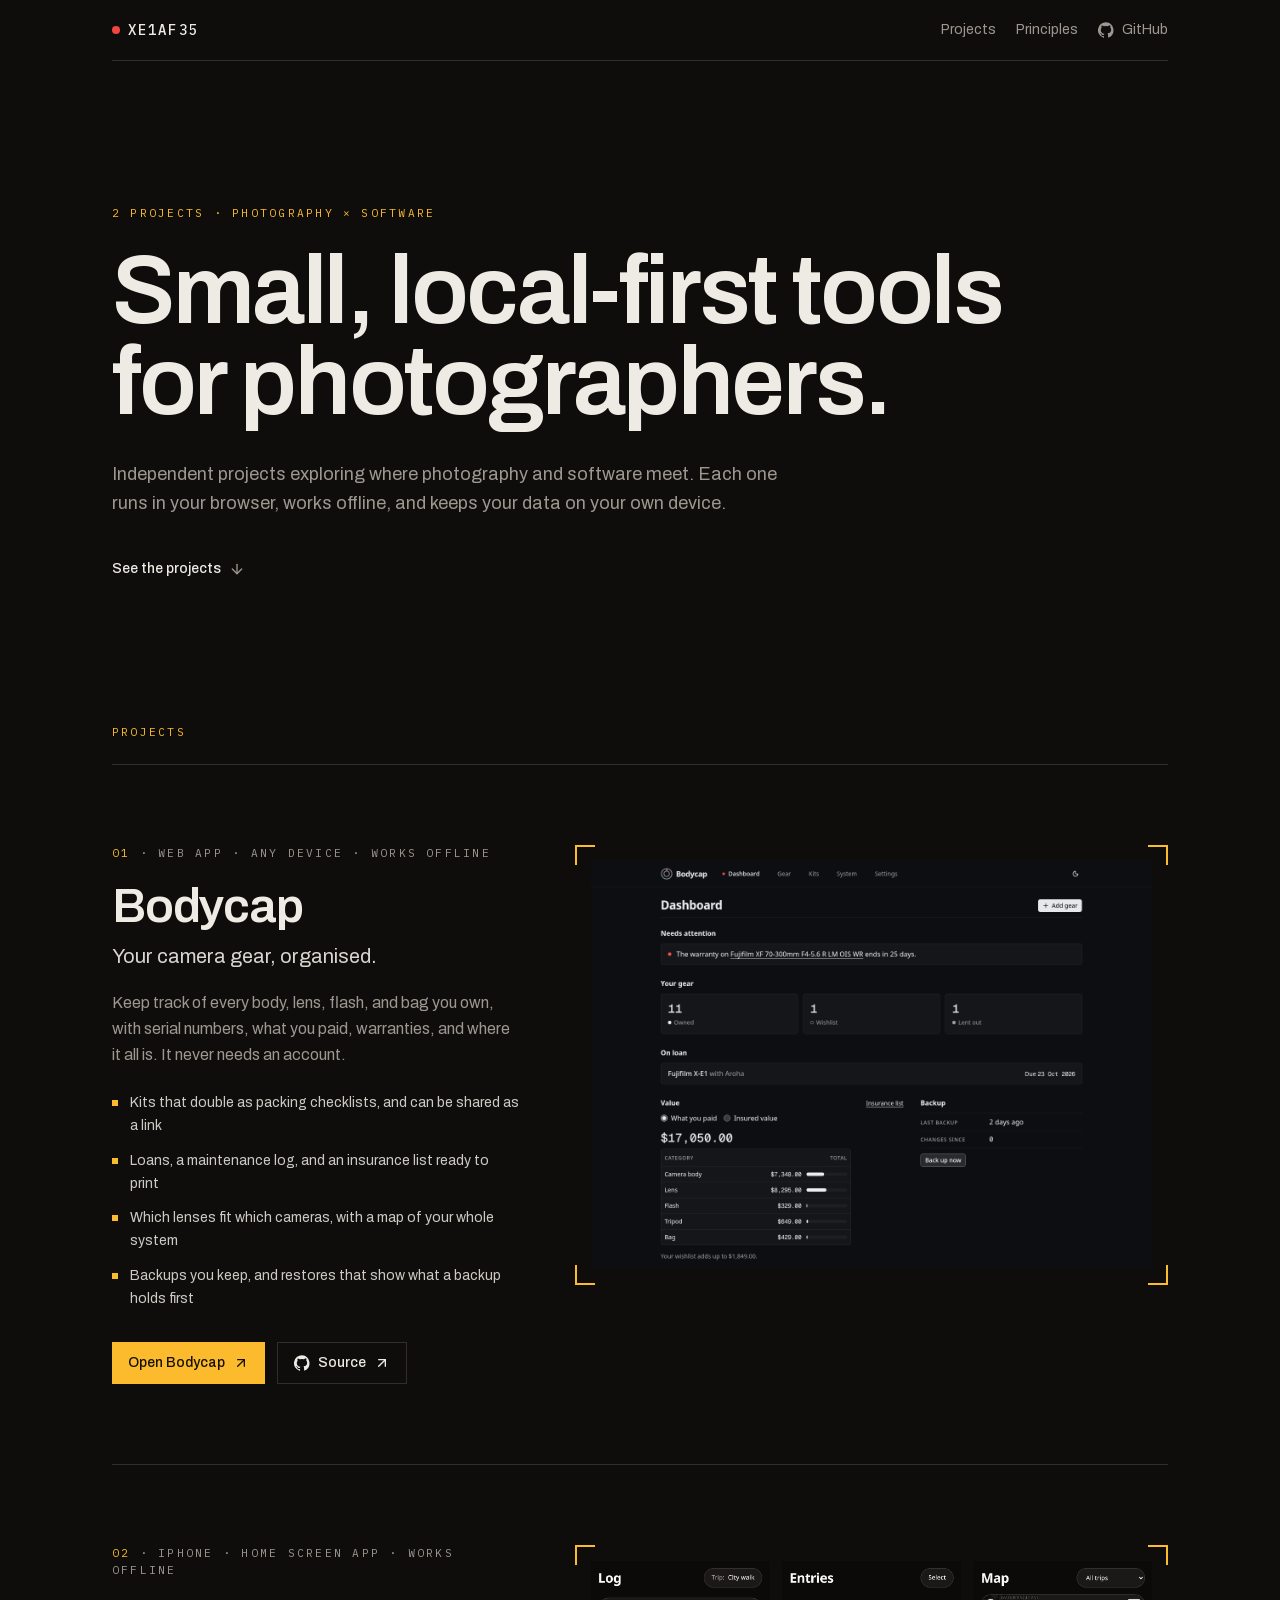
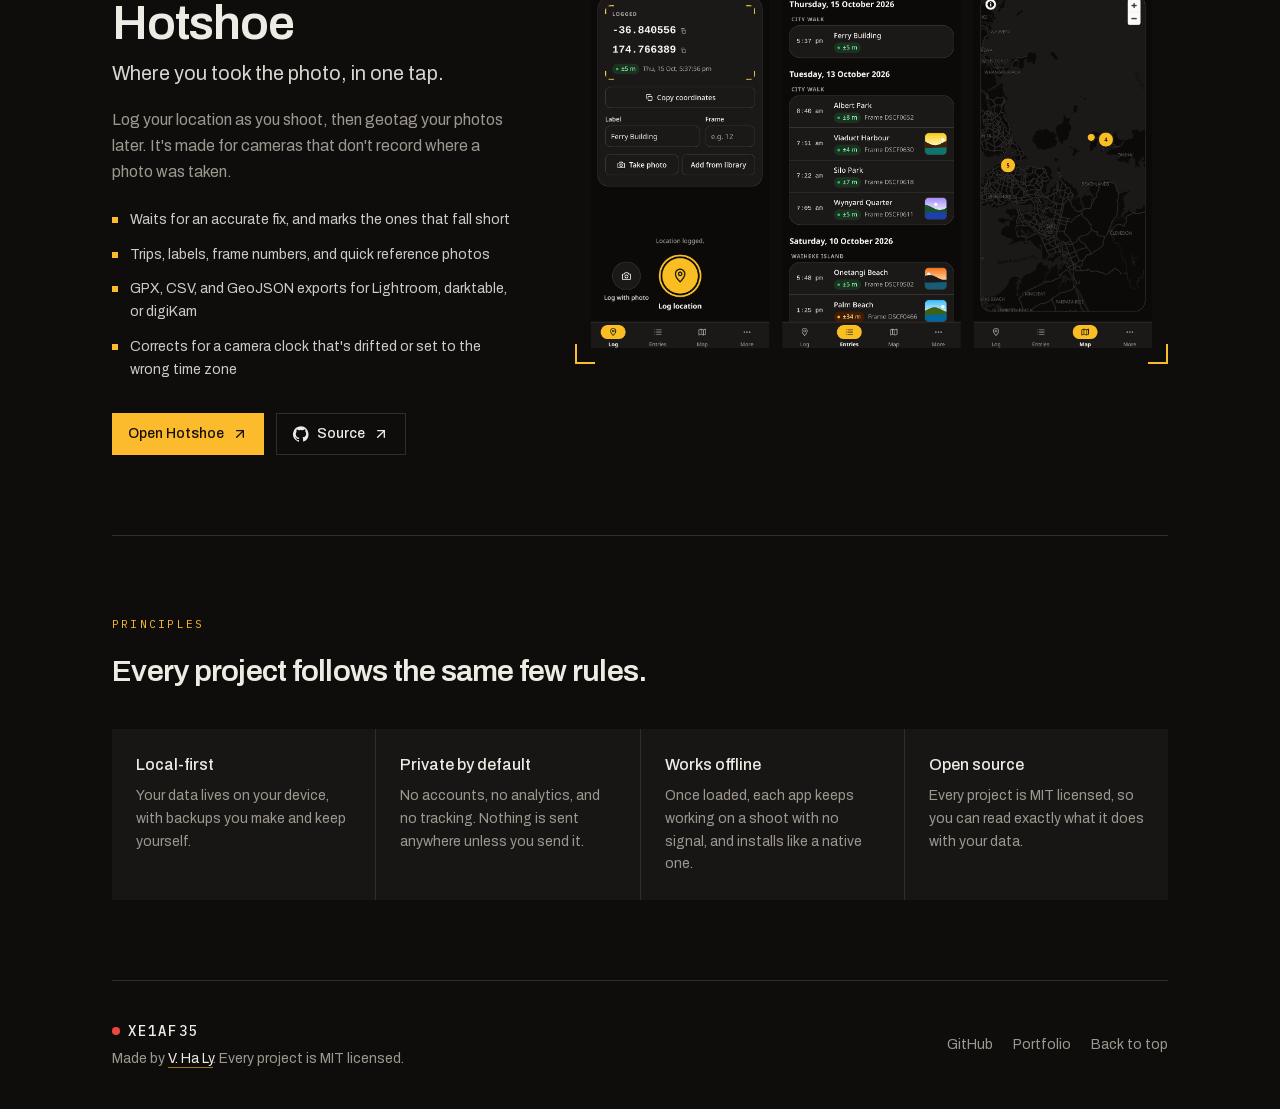
==== index.html @ fd8006e2 "deploy: XE1AF35/xe1af35-site@e82396b81d484e68d7d6f3f723898d77ed379d2b" ====
<!DOCTYPE html><html lang="en-NZ" class="bg-background archivo_9443aef7-module__vKFuNW__variable ibm_plex_mono_28411002-module__cjC0Ca__variable"><head><meta charSet="utf-8"/><meta name="viewport" content="width=device-width, initial-scale=1"/><link rel="preload" href="/_next/static/media/75affa71d1e2f6a7-s.p.17-aodiw50953.woff2" as="font" crossorigin="" type="font/woff2"/><link rel="preload" href="/_next/static/media/99e609270109b47d-s.p.40sczeszzbjw1.woff2" as="font" crossorigin="" type="font/woff2"/><link rel="preload" href="/_next/static/media/effe91970fc4db64-s.p.0oace-s_gkfks.woff2" as="font" crossorigin="" type="font/woff2"/><link rel="preload" href="/projects/bodycap.png" as="image"/><link rel="stylesheet" href="/_next/static/chunks/179lq0s8w7k3j.css" data-precedence="next"/><link rel="preload" as="script" fetchPriority="low" href="/_next/static/chunks/068tv5jdpv59c.js"/><script src="/_next/static/chunks/2scj9sj_6h3a3.js" async=""></script><script src="/_next/static/chunks/1pxn44xleb8o7.js" async=""></script><script src="/_next/static/chunks/turbopack-0awddjn-vz6qm.js" async=""></script><script src="/_next/static/chunks/017i2_0_yuh4o.js" async=""></script><script src="/_next/static/chunks/14hf65ykvrs0z.js" async=""></script><meta name="theme-color" content="#0f0e0d"/><meta name="color-scheme" content="dark"/><title>XE1AF35: Small, local-first tools for photographers</title><meta name="description" content="Independent projects exploring where photography and software meet. Each one runs in your browser, works offline, and keeps your data on your own device."/><link rel="icon" href="/icon.svg?icon.2uhsvk59f924d.svg" sizes="any" type="image/svg+xml"/><meta name="next-size-adjust" content=""/><script src="/_next/static/chunks/0cz1d0mv5g_q7.js" noModule=""></script></head><body class="font-sans antialiased"><div hidden=""><!--$--><!--/$--></div><div id="top" class="mx-auto min-h-dvh w-full max-w-6xl px-4 sm:px-8 lg:px-12"><header class="flex items-center justify-between gap-4 border-b border-border py-5"><a href="#top" class="inline-flex items-center gap-2 font-mono text-sm font-medium tracking-[0.15em] text-foreground"><span class="size-2 rounded-full bg-rec" aria-hidden="true"></span>XE1AF35</a><nav aria-label="Main" class="flex items-center gap-5 text-sm text-muted-foreground"><a href="#projects" class="transition-colors hover:text-foreground">Projects</a><a href="#principles" class="hidden transition-colors hover:text-foreground sm:inline">Principles</a><a href="https://github.com/XE1AF35" target="_blank" rel="noreferrer" class="inline-flex items-center gap-2 transition-colors hover:text-foreground"><svg viewBox="0 0 24 24" fill="currentColor" aria-hidden="true" class="size-4"><path d="M12 .3a12 12 0 0 0-3.8 23.4c.6.1.8-.3.8-.6v-2c-3.3.7-4-1.6-4-1.6-.6-1.4-1.4-1.8-1.4-1.8-1-.7.1-.7.1-.7 1.2.1 1.8 1.2 1.8 1.2 1 1.8 2.8 1.3 3.5 1 .1-.8.4-1.3.7-1.6-2.7-.3-5.5-1.3-5.5-6 0-1.2.5-2.3 1.3-3.1-.2-.4-.6-1.6 0-3.2 0 0 1-.3 3.4 1.2a11.5 11.5 0 0 1 6 0C17.3 4.7 18.3 5 18.3 5c.6 1.6.2 2.8.1 3.2.8.8 1.3 1.9 1.3 3.1 0 4.6-2.8 5.6-5.5 5.9.5.4.9 1.1.9 2.2v3.3c0 .3.2.7.8.6A12 12 0 0 0 12 .3"></path></svg><span class="sr-only sm:not-sr-only">GitHub</span></a></nav></header><main><section aria-labelledby="tagline" class="py-20 sm:py-28 lg:py-36"><p class="font-mono text-[0.7rem] uppercase tracking-[0.2em] text-primary">2<!-- --> projects · Photography × software</p><h1 id="tagline" class="mt-6 max-w-4xl text-balance text-5xl font-semibold leading-[0.95] tracking-tight sm:text-7xl lg:text-8xl">Small, local-first tools for photographers.</h1><p class="mt-8 max-w-2xl text-pretty text-lg leading-relaxed text-muted-foreground">Independent projects exploring where photography and software meet. Each one runs in your browser, works offline, and keeps your data on your own device.</p><a href="#projects" class="group mt-10 inline-flex items-center gap-2 text-sm font-medium text-foreground transition-colors hover:text-primary">See the projects<svg xmlns="http://www.w3.org/2000/svg" width="24" height="24" viewBox="0 0 24 24" fill="none" stroke="currentColor" stroke-width="2" stroke-linecap="round" stroke-linejoin="round" class="lucide lucide-arrow-down size-4 text-muted-foreground transition-transform duration-300 group-hover:translate-y-0.5 group-hover:text-primary" aria-hidden="true"><path d="M12 5v14"></path><path d="m19 12-7 7-7-7"></path></svg></a></section><section id="projects" aria-labelledby="projects-heading" class="scroll-mt-6"><h2 id="projects-heading" class="font-mono text-[0.7rem] uppercase tracking-[0.2em] pb-6 text-primary">Projects</h2><article aria-labelledby="bodycap" class="border-t border-border py-16 sm:py-20"><div class="grid grid-cols-1 gap-10 lg:grid-cols-12 lg:gap-14"><div class="min-w-0 lg:col-span-5"><p class="font-mono text-[0.7rem] uppercase tracking-[0.2em] text-muted-foreground"><span class="text-primary">01</span><span> · <!-- -->Web app</span><span> · <!-- -->Any device</span><span> · <!-- -->Works offline</span></p><h3 id="bodycap" class="mt-5 text-4xl font-semibold tracking-tight sm:text-5xl">Bodycap</h3><p class="mt-3 text-xl text-foreground/90">Your camera gear, organised.</p><p class="mt-5 text-pretty leading-relaxed text-muted-foreground">Keep track of every body, lens, flash, and bag you own, with serial numbers, what you paid, warranties, and where it all is. It never needs an account.</p><ul class="mt-6 space-y-3"><li class="flex gap-3 text-sm leading-relaxed text-foreground/85"><span class="mt-2 size-1.5 shrink-0 bg-primary" aria-hidden="true"></span>Kits that double as packing checklists, and can be shared as a link</li><li class="flex gap-3 text-sm leading-relaxed text-foreground/85"><span class="mt-2 size-1.5 shrink-0 bg-primary" aria-hidden="true"></span>Loans, a maintenance log, and an insurance list ready to print</li><li class="flex gap-3 text-sm leading-relaxed text-foreground/85"><span class="mt-2 size-1.5 shrink-0 bg-primary" aria-hidden="true"></span>Which lenses fit which cameras, with a map of your whole system</li><li class="flex gap-3 text-sm leading-relaxed text-foreground/85"><span class="mt-2 size-1.5 shrink-0 bg-primary" aria-hidden="true"></span>Backups you keep, and restores that show what a backup holds first</li></ul><div class="mt-8 flex flex-wrap gap-3"><a href="https://xe1af35.github.io/bodycap/" target="_blank" rel="noreferrer" class="group inline-flex items-center gap-2 px-4 py-2.5 text-sm font-medium transition-colors focus-visible:outline-2 focus-visible:outline-offset-2 focus-visible:outline-primary bg-primary text-primary-foreground hover:bg-primary/85">Open <!-- -->Bodycap<svg xmlns="http://www.w3.org/2000/svg" width="24" height="24" viewBox="0 0 24 24" fill="none" stroke="currentColor" stroke-width="2" stroke-linecap="round" stroke-linejoin="round" class="lucide lucide-arrow-up-right size-4 transition-transform duration-300 group-hover:-translate-y-0.5 group-hover:translate-x-0.5" aria-hidden="true"><path d="M7 7h10v10"></path><path d="M7 17 17 7"></path></svg></a><a href="https://github.com/XE1AF35/bodycap" target="_blank" rel="noreferrer" class="group inline-flex items-center gap-2 px-4 py-2.5 text-sm font-medium transition-colors focus-visible:outline-2 focus-visible:outline-offset-2 focus-visible:outline-primary border border-border text-foreground hover:border-primary hover:text-primary"><svg viewBox="0 0 24 24" fill="currentColor" aria-hidden="true" class="size-4"><path d="M12 .3a12 12 0 0 0-3.8 23.4c.6.1.8-.3.8-.6v-2c-3.3.7-4-1.6-4-1.6-.6-1.4-1.4-1.8-1.4-1.8-1-.7.1-.7.1-.7 1.2.1 1.8 1.2 1.8 1.2 1 1.8 2.8 1.3 3.5 1 .1-.8.4-1.3.7-1.6-2.7-.3-5.5-1.3-5.5-6 0-1.2.5-2.3 1.3-3.1-.2-.4-.6-1.6 0-3.2 0 0 1-.3 3.4 1.2a11.5 11.5 0 0 1 6 0C17.3 4.7 18.3 5 18.3 5c.6 1.6.2 2.8.1 3.2.8.8 1.3 1.9 1.3 3.1 0 4.6-2.8 5.6-5.5 5.9.5.4.9 1.1.9 2.2v3.3c0 .3.2.7.8.6A12 12 0 0 0 12 .3"></path></svg>Source<svg xmlns="http://www.w3.org/2000/svg" width="24" height="24" viewBox="0 0 24 24" fill="none" stroke="currentColor" stroke-width="2" stroke-linecap="round" stroke-linejoin="round" class="lucide lucide-arrow-up-right size-4 transition-transform duration-300 group-hover:-translate-y-0.5 group-hover:translate-x-0.5" aria-hidden="true"><path d="M7 7h10v10"></path><path d="M7 17 17 7"></path></svg></a></div></div><div class="min-w-0 lg:col-span-7"><a href="https://xe1af35.github.io/bodycap/" target="_blank" rel="noreferrer" class="viewfinder group block focus-visible:outline-2 focus-visible:outline-offset-4 focus-visible:outline-primary"><img src="/projects/bodycap.png" alt="The Bodycap dashboard, with a warranty running out, gear counts, a camera on loan, what the gear is worth by category, and backup status" width="1320" height="960" loading="eager" class="block h-auto w-full transition-opacity duration-300 group-hover:opacity-90"/><span class="sr-only">Open <!-- -->Bodycap</span></a></div></div></article><article aria-labelledby="hotshoe" class="border-t border-border py-16 sm:py-20"><div class="grid grid-cols-1 gap-10 lg:grid-cols-12 lg:gap-14"><div class="min-w-0 lg:col-span-5"><p class="font-mono text-[0.7rem] uppercase tracking-[0.2em] text-muted-foreground"><span class="text-primary">02</span><span> · <!-- -->iPhone</span><span> · <!-- -->Home Screen app</span><span> · <!-- -->Works offline</span></p><h3 id="hotshoe" class="mt-5 text-4xl font-semibold tracking-tight sm:text-5xl">Hotshoe</h3><p class="mt-3 text-xl text-foreground/90">Where you took the photo, in one tap.</p><p class="mt-5 text-pretty leading-relaxed text-muted-foreground">Log your location as you shoot, then geotag your photos later. It&#x27;s made for cameras that don&#x27;t record where a photo was taken.</p><ul class="mt-6 space-y-3"><li class="flex gap-3 text-sm leading-relaxed text-foreground/85"><span class="mt-2 size-1.5 shrink-0 bg-primary" aria-hidden="true"></span>Waits for an accurate fix, and marks the ones that fall short</li><li class="flex gap-3 text-sm leading-relaxed text-foreground/85"><span class="mt-2 size-1.5 shrink-0 bg-primary" aria-hidden="true"></span>Trips, labels, frame numbers, and quick reference photos</li><li class="flex gap-3 text-sm leading-relaxed text-foreground/85"><span class="mt-2 size-1.5 shrink-0 bg-primary" aria-hidden="true"></span>GPX, CSV, and GeoJSON exports for Lightroom, darktable, or digiKam</li><li class="flex gap-3 text-sm leading-relaxed text-foreground/85"><span class="mt-2 size-1.5 shrink-0 bg-primary" aria-hidden="true"></span>Corrects for a camera clock that&#x27;s drifted or set to the wrong time zone</li></ul><div class="mt-8 flex flex-wrap gap-3"><a href="https://xe1af35.github.io/hotshoe/" target="_blank" rel="noreferrer" class="group inline-flex items-center gap-2 px-4 py-2.5 text-sm font-medium transition-colors focus-visible:outline-2 focus-visible:outline-offset-2 focus-visible:outline-primary bg-primary text-primary-foreground hover:bg-primary/85">Open <!-- -->Hotshoe<svg xmlns="http://www.w3.org/2000/svg" width="24" height="24" viewBox="0 0 24 24" fill="none" stroke="currentColor" stroke-width="2" stroke-linecap="round" stroke-linejoin="round" class="lucide lucide-arrow-up-right size-4 transition-transform duration-300 group-hover:-translate-y-0.5 group-hover:translate-x-0.5" aria-hidden="true"><path d="M7 7h10v10"></path><path d="M7 17 17 7"></path></svg></a><a href="https://github.com/XE1AF35/hotshoe" target="_blank" rel="noreferrer" class="group inline-flex items-center gap-2 px-4 py-2.5 text-sm font-medium transition-colors focus-visible:outline-2 focus-visible:outline-offset-2 focus-visible:outline-primary border border-border text-foreground hover:border-primary hover:text-primary"><svg viewBox="0 0 24 24" fill="currentColor" aria-hidden="true" class="size-4"><path d="M12 .3a12 12 0 0 0-3.8 23.4c.6.1.8-.3.8-.6v-2c-3.3.7-4-1.6-4-1.6-.6-1.4-1.4-1.8-1.4-1.8-1-.7.1-.7.1-.7 1.2.1 1.8 1.2 1.8 1.2 1 1.8 2.8 1.3 3.5 1 .1-.8.4-1.3.7-1.6-2.7-.3-5.5-1.3-5.5-6 0-1.2.5-2.3 1.3-3.1-.2-.4-.6-1.6 0-3.2 0 0 1-.3 3.4 1.2a11.5 11.5 0 0 1 6 0C17.3 4.7 18.3 5 18.3 5c.6 1.6.2 2.8.1 3.2.8.8 1.3 1.9 1.3 3.1 0 4.6-2.8 5.6-5.5 5.9.5.4.9 1.1.9 2.2v3.3c0 .3.2.7.8.6A12 12 0 0 0 12 .3"></path></svg>Source<svg xmlns="http://www.w3.org/2000/svg" width="24" height="24" viewBox="0 0 24 24" fill="none" stroke="currentColor" stroke-width="2" stroke-linecap="round" stroke-linejoin="round" class="lucide lucide-arrow-up-right size-4 transition-transform duration-300 group-hover:-translate-y-0.5 group-hover:translate-x-0.5" aria-hidden="true"><path d="M7 7h10v10"></path><path d="M7 17 17 7"></path></svg></a></div></div><div class="min-w-0 lg:col-span-7"><a href="https://xe1af35.github.io/hotshoe/" target="_blank" rel="noreferrer" class="viewfinder group block focus-visible:outline-2 focus-visible:outline-offset-4 focus-visible:outline-primary"><img src="/projects/hotshoe.png" alt="Hotshoe on a phone: a location just logged with its accuracy and a label, the entries grouped by day and trip with photo thumbnails, and a map of every entry" width="1899" height="1311" loading="lazy" class="block h-auto w-full transition-opacity duration-300 group-hover:opacity-90"/><span class="sr-only">Open <!-- -->Hotshoe</span></a></div></div></article></section><section id="principles" aria-labelledby="principles-heading" class="scroll-mt-6 border-t border-border py-16 sm:py-20"><h2 id="principles-heading" class="font-mono text-[0.7rem] uppercase tracking-[0.2em] text-primary">Principles</h2><p class="mt-5 max-w-2xl text-pretty text-2xl font-semibold tracking-tight sm:text-3xl">Every project follows the same few rules.</p><dl class="mt-10 grid gap-px bg-border sm:grid-cols-2 lg:grid-cols-4"><div class="bg-background p-6 sm:bg-card"><dt class="font-medium">Local-first</dt><dd class="mt-2 text-sm leading-relaxed text-muted-foreground">Your data lives on your device, with backups you make and keep yourself.</dd></div><div class="bg-background p-6 sm:bg-card"><dt class="font-medium">Private by default</dt><dd class="mt-2 text-sm leading-relaxed text-muted-foreground">No accounts, no analytics, and no tracking. Nothing is sent anywhere unless you send it.</dd></div><div class="bg-background p-6 sm:bg-card"><dt class="font-medium">Works offline</dt><dd class="mt-2 text-sm leading-relaxed text-muted-foreground">Once loaded, each app keeps working on a shoot with no signal, and installs like a native one.</dd></div><div class="bg-background p-6 sm:bg-card"><dt class="font-medium">Open source</dt><dd class="mt-2 text-sm leading-relaxed text-muted-foreground">Every project is MIT licensed, so you can read exactly what it does with your data.</dd></div></dl></section></main><footer class="flex flex-col gap-6 border-t border-border py-10 text-sm text-muted-foreground sm:flex-row sm:items-center sm:justify-between"><div class="space-y-2"><a href="#top" class="inline-flex items-center gap-2 font-mono text-sm font-medium tracking-[0.15em] text-foreground"><span class="size-2 rounded-full bg-rec" aria-hidden="true"></span>XE1AF35</a><p>Made by<!-- --> <a href="https://havl-code.github.io" target="_blank" rel="noreferrer" class="text-foreground underline decoration-primary/60 underline-offset-4 transition-colors hover:text-primary">V. Ha Ly</a>. Every project is MIT licensed.</p></div><nav aria-label="Elsewhere" class="flex gap-5"><a href="https://github.com/XE1AF35" target="_blank" rel="noreferrer" class="transition-colors hover:text-foreground">GitHub</a><a href="https://havl-code.github.io" target="_blank" rel="noreferrer" class="transition-colors hover:text-foreground">Portfolio</a><a href="#top" class="transition-colors hover:text-foreground">Back to top</a></nav></footer></div><!--$--><!--/$--><script src="/_next/static/chunks/068tv5jdpv59c.js" id="_R_" async=""></script><script>(self.__next_f=self.__next_f||[]).push([0])</script><script>self.__next_f.push([1,"1:\"$Sreact.fragment\"\n2:I[27542,[\"/_next/static/chunks/017i2_0_yuh4o.js\"],\"default\"]\n3:I[1832,[\"/_next/static/chunks/017i2_0_yuh4o.js\"],\"default\"]\nb:I[47924,[\"/_next/static/chunks/017i2_0_yuh4o.js\"],\"default\",1]\n:HL[\"/_next/static/chunks/179lq0s8w7k3j.css\",\"style\"]\n:HL[\"/_next/static/media/75affa71d1e2f6a7-s.p.17-aodiw50953.woff2\",\"font\",{\"crossOrigin\":\"\",\"type\":\"font/woff2\"}]\n:HL[\"/_next/static/media/99e609270109b47d-s.p.40sczeszzbjw1.woff2\",\"font\",{\"crossOrigin\":\"\",\"type\":\"font/woff2\"}]\n:HL[\"/_next/static/media/effe91970fc4db64-s.p.0oace-s_gkfks.woff2\",\"font\",{\"crossOrigin\":\"\",\"type\":\"font/woff2\"}]\n0:{\"P\":null,\"c\":[\"\",\"\"],\"q\":\"\",\"i\":false,\"f\":[[[\"\",{\"children\":[\"__PAGE__\",{},\"$undefined\",\"$undefined\",4608]},\"$undefined\",\"$undefined\",4624],[[\"$\",\"$1\",\"c\",{\"children\":[[[\"$\",\"link\",\"0\",{\"rel\":\"stylesheet\",\"href\":\"/_next/static/chunks/179lq0s8w7k3j.css\",\"precedence\":\"next\",\"crossOrigin\":\"$undefined\",\"nonce\":\"$undefined\"}],[\"$\",\"script\",\"script-0\",{\"src\":\"/_next/static/chunks/017i2_0_yuh4o.js\",\"async\":true,\"nonce\":\"$undefined\"}]],[\"$\",\"html\",null,{\"lang\":\"en-NZ\",\"className\":\"bg-background archivo_9443aef7-module__vKFuNW__variable ibm_plex_mono_28411002-module__cjC0Ca__variable\",\"children\":[\"$\",\"body\",null,{\"className\":\"font-sans antialiased\",\"children\":[\"$\",\"$L2\",null,{\"parallelRouterKey\":\"children\",\"error\":\"$undefined\",\"errorStyles\":\"$undefined\",\"errorScripts\":\"$undefined\",\"template\":[\"$\",\"$L3\",null,{}],\"templateStyles\":\"$undefined\",\"templateScripts\":\"$undefined\",\"notFound\":[[[\"$\",\"title\",null,{\"children\":\"404: This page could not be found.\"}],[\"$\",\"div\",null,{\"style\":{\"fontFamily\":\"system-ui,\\\"Segoe UI\\\",Roboto,Helvetica,Arial,sans-serif,\\\"Apple Color Emoji\\\",\\\"Segoe UI Emoji\\\"\",\"height\":\"100vh\",\"textAlign\":\"center\",\"display\":\"flex\",\"flexDirection\":\"column\",\"alignItems\":\"center\",\"justifyContent\":\"center\"},\"children\":[\"$\",\"div\",null,{\"children\":[[\"$\",\"style\",null,{\"dangerouslySetInnerHTML\":{\"__html\":\"body{color:#000;background:#fff;margin:0}.next-error-h1{border-right:1px solid rgba(0,0,0,.3)}@media (prefers-color-scheme:dark){body{color:#fff;background:#000}.next-error-h1{border-right:1px solid rgba(255,255,255,.3)}}\"}}],[\"$\",\"h1\",null,{\"className\":\"next-error-h1\",\"style\":{\"display\":\"inline-block\",\"margin\":\"0 20px 0 0\",\"padding\":\"0 23px 0 0\",\"fontSize\":24,\"fontWeight\":500,\"verticalAlign\":\"top\",\"lineHeight\":\"49px\"},\"children\":404}],[\"$\",\"div\",null,{\"style\":{\"display\":\"inline-block\"},\"children\":[\"$\",\"h2\",null,{\"style\":{\"fontSize\":14,\"fontWeight\":400,\"lineHeight\":\"49px\",\"margin\":0},\"children\":\"This page could not be found.\"}]}]]}]}]],[]],\"forbidden\":\"$undefined\",\"unauthorized\":\"$undefined\"}]}]}]]}],{\"children\":[[\"$\",\"$1\",\"c\",{\"children\":[[\"$\",\"div\",null,{\"id\":\"top\",\"className\":\"mx-auto min-h-dvh w-full max-w-6xl px-4 sm:px-8 lg:px-12\",\"children\":[[\"$\",\"header\",null,{\"className\":\"flex items-center justify-between gap-4 border-b border-border py-5\",\"children\":[[\"$\",\"a\",null,{\"href\":\"#top\",\"className\":\"inline-flex items-center gap-2 font-mono text-sm font-medium tracking-[0.15em] text-foreground\",\"children\":[[\"$\",\"span\",null,{\"className\":\"size-2 rounded-full bg-rec\",\"aria-hidden\":\"true\"}],\"XE1AF35\"]}],[\"$\",\"nav\",null,{\"aria-label\":\"Main\",\"className\":\"flex items-center gap-5 text-sm text-muted-foreground\",\"children\":[[\"$\",\"a\",null,{\"href\":\"#projects\",\"className\":\"transition-colors hover:text-foreground\",\"children\":\"Projects\"}],[\"$\",\"a\",null,{\"href\":\"#principles\",\"className\":\"hidden transition-colors hover:text-foreground sm:inline\",\"children\":\"Principles\"}],[\"$\",\"a\",null,{\"href\":\"https://github.com/XE1AF35\",\"target\":\"_blank\",\"rel\":\"noreferrer\",\"className\":\"inline-flex items-center gap-2 transition-colors hover:text-foreground\",\"children\":[[\"$\",\"svg\",null,{\"viewBox\":\"0 0 24 24\",\"fill\":\"currentColor\",\"aria-hidden\":\"true\",\"className\":\"size-4\",\"children\":[\"$\",\"path\",null,{\"d\":\"M12 .3a12 12 0 0 0-3.8 23.4c.6.1.8-.3.8-.6v-2c-3.3.7-4-1.6-4-1.6-.6-1.4-1.4-1.8-1.4-1.8-1-.7.1-.7.1-.7 1.2.1 1.8 1.2 1.8 1.2 1 1.8 2.8 1.3 3.5 1 .1-.8.4-1.3.7-1.6-2.7-.3-5.5-1.3-5.5-6 0-1.2.5-2.3 1.3-3.1-.2-.4-.6-1.6 0-3.2 0 0 1-.3 3.4 1.2a11.5 11.5 0 0 1 6 0C17.3 4.7 18.3 5 18.3 5c.6 1.6.2 2.8.1 3.2.8.8 1.3 1.9 1.3 3.1 0 4.6-2.8 5.6-5.5 5.9.5.4.9 1.1.9 2.2v3.3c0 .3.2.7.8.6A12 12 0 0 0 12 .3\"}]}],[\"$\",\"span\",null,{\"className\":\"sr-only sm:not-sr-only\",\"children\":\"GitHub\"}]]}]]}]]}],[\"$\",\"main\",null,{\"children\":[[\"$\",\"section\",null,{\"aria-labelledby\":\"tagline\",\"className\":\"py-20 sm:py-28 lg:py-36\",\"children\":[[\"$\",\"p\",null,{\"className\":\"font-mono text-[0.7rem] uppercase tracking-[0.2em] text-primary\",\"children\":[2,\" projects · Photography × software\"]}],[\"$\",\"h1\",null,{\"id\":\"tagline\",\"className\":\"mt-6 max-w-4xl text-balance text-5xl font-semibold leading-[0.95] tracking-tight sm:text-7xl lg:text-8xl\",\"children\":\"Small, local-first tools for photographers.\"}],[\"$\",\"p\",null,{\"className\":\"mt-8 max-w-2xl text-pretty text-lg leading-relaxed text-muted-foreground\",\"children\":\"Independent projects exploring where photography and software meet. Each one runs in your browser, works offline, and keeps your data on your own device.\"}],\"$L4\"]}],\"$L5\",\"$L6\"]}],\"$L7\"]}],[\"$L8\"],\"$L9\"]}],{},null,false,null]},null,false,null],\"$La\",false]],\"m\":\"$undefined\",\"G\":[\"$b\",[\"$Lc\"]],\"S\":true,\"h\":null,\"r\":\"$undefined\",\"s\":\"$undefined\",\"a\":\"$undefined\",\"l\":\"$undefined\",\"p\":\"$undefined\",\"d\":\"$undefined\",\"b\":\"sZROBNXNDiq6yAff9dZmQ\"}\nd:I[39612,[\"/_next/static/chunks/017i2_0_yuh4o.js\",\"/_next/static/chunks/14hf65ykvrs0z.js\"],\"default\"]\n12:I[88889,[\"/_next/static/chunks/017i2_0_yuh4o.js\"],\"OutletBoundary\"]\n13:\"$Sreact.suspense\"\n15:I[88889,[\"/_next/static/chunks/017i2_0_yuh4o.js\"],\"ViewportBoundary\"]\n17:I[88889,[\"/_next/static/chunks/017i2_0_yuh4o.js\"],\"MetadataBoundary\"]\n4:[\"$\",\"a\",null,{\"href\":\"#projects\",\"className\":\"group mt-10 inline-flex items-center gap-2 text-sm font-medium text-foreground transition-colors hover:text-primary\",\"children\":[\"See the projects\",[\"$\",\"$Ld\",null,{\"ref\":\"$undefined\",\"icon\":{\"name\":\"arrow-down\",\"size\":24,\"node\":[[\"path\",{\"d\":\"M12 5v14\",\"key\":\"s699le\"}],[\"path\",{\"d\":\"m19 12-7 7-7-7\",\"key\":\"1idqje\"}]]},\"className\":\"size-4 text-muted-foreground transition-transform duration-300 group-hover:translate-y-0.5 group-hover:text-primary\",\"aria-hidden\":\"true\"}]]}]\n5:[\"$\",\"section\",null,{\"id\":\"projects\",\"aria-labelledby\":\"projects-heading\",\"className\":\"scroll-mt-6\",\"children\":[[\"$\",\"h2\",null,{\"id\":\"projects-heading\",\"className\":\"font-mono text-[0.7rem] uppercase tracking-[0.2em] pb-6 text-primary\",\"children\":\"Projects\"}],[[\"$\",\"article\",\"Bodycap\",{\"aria-labelledby\":\"bodycap\",\"className\":\"border-t border-border py-16 sm:py-20\",\"children\":[\"$\",\"div\",null,{\"className\":\"grid grid-cols-1 gap-10 lg:grid-cols-12 lg:gap-14\",\"children\":[[\"$\",\"div\",null,{\"className\":\"min-w-0 lg:col-span-5\",\"children\":[[\"$\",\"p\",null,{\"className\":\"font-mono text-[0.7rem] uppercase tracking-[0.2em] text-muted-foreground\",\"children\":[[\"$\",\"span\",null,{\"className\":\"text-primary\",\"children\":\"01\"}],[[\"$\",\"span\",\"Web app\",{\"children\":[\" · \",\"Web app\"]}],[\"$\",\"span\",\"Any device\",{\"children\":[\" · \",\"Any device\"]}],[\"$\",\"span\",\"Works offline\",{\"children\":[\" · \",\"Works offline\"]}]]]}],[\"$\",\"h3\",null,{\"id\":\"bodycap\",\"className\":\"mt-5 text-4xl font-semibold tracking-tight sm:text-5xl\",\"children\":\"Bodycap\"}],[\"$\",\"p\",null,{\"className\":\"mt-3 text-xl text-foreground/90\",\"children\":\"Your camera gear, organised.\"}],[\"$\",\"p\",null,{\"className\":\"mt-5 text-pretty leading-relaxed text-muted-foreground\",\"children\":\"Keep track of every body, lens, flash, and bag you own, with serial numbers, what you paid, warranties, and where it all is. It never needs an account.\"}],[\"$\",\"ul\",null,{\"className\":\"mt-6 space-y-3\",\"children\":[[\"$\",\"li\",\"Kits that double as packing checklists, and can be shared as a link\",{\"className\":\"flex gap-3 text-sm leading-relaxed text-foreground/85\",\"children\":[[\"$\",\"span\",null,{\"className\":\"mt-2 size-1.5 shrink-0 bg-primary\",\"aria-hidden\":\"true\"}],\"Kits that double as packing checklists, and can be shared as a link\"]}],[\"$\",\"li\",\"Loans, a maintenance log, and an insurance list ready to print\",{\"className\":\"flex gap-3 text-sm leading-relaxed text-foreground/85\",\"children\":[[\"$\",\"span\",null,{\"className\":\"mt-2 size-1.5 shrink-0 bg-primary\",\"aria-hidden\":\"true\"}],\"Loans, a maintenance log, and an insurance list ready to print\"]}],[\"$\",\"li\",\"Which lenses fit which cameras, with a map of your whole system\",{\"className\":\"flex gap-3 text-sm leading-relaxed text-foreground/85\",\"children\":[[\"$\",\"span\",null,{\"className\":\"mt-2 size-1.5 shrink-0 bg-primary\",\"aria-hidden\":\"true\"}],\"Which lenses fit which cameras, with a map of your whole system\"]}],[\"$\",\"li\",\"Backups you keep, and restores that show what a backup holds first\",{\"className\":\"flex gap-3 text-sm leading-relaxed text-foreground/85\",\"children\":[[\"$\",\"span\",null,{\"className\":\"mt-2 size-1.5 shrink-0 bg-primary\",\"aria-hidden\":\"true\"}],\"Backups you keep, and restores that show what a backup holds first\"]}]]}],[\"$\",\"div\",null,{\"className\":\"mt-8 flex flex-wrap gap-3\",\"children\":[[\"$\",\"a\",null,{\"href\":\"https://xe1af35.github.io/bodycap/\",\"target\":\"_blank\",\"rel\":\"noreferrer\",\"className\":\"group inline-flex items-center gap-2 px-4 py-2.5 text-sm font-medium transition-colors focus-visible:outline-2 focus-visible:outline-offset-2 focus-visible:outline-primary bg-primary text-primary-foreground hover:bg-primary/85\",\"children\":[[\"Open \",\"Bodycap\"],[\"$\",\"$Ld\",null,{\"ref\":\"$undefined\",\"icon\":{\"name\":\"arrow-up-right\",\"size\":24,\"node\":[[\"path\",{\"d\":\"M7 7h10v10\",\"key\":\"1tivn9\"}],[\"path\",{\"d\":\"M7 17 17 7\",\"key\":\"1vkiza\"}]]},\"className\":\"size-4 transition-transform duration-300 group-hover:-translate-y-0.5 group-hover:translate-x-0.5\",\"aria-hidden\":\"true\"}]]}],[\"$\",\"a\",null,{\"href\":\"https://github.com/XE1AF35/bodycap\",\"target\":\"_blank\",\"rel\":\"noreferrer\",\"className\":\"group inline-flex items-center gap-2 px-4 py-2.5 text-sm font-medium transition-colors focus-visible:outline-2 focus-visible:outline-offset-2 focus-visible:outline-primary border border-border text-foreground hover:border-primary hover:text-primary\",\"children\":[[[\"$\",\"svg\",null,{\"viewBox\":\"0 0 24 24\",\"fill\":\"currentColor\",\"aria-hidden\":\"true\",\"className\":\"size-4\",\"children\":\"$Le\"}],\"Source\"],\"$Lf\"]}]]}]]}],\"$L10\"]}]}],\"$L11\"]]}]\n6:[\"$\",\"section\",null,{\"id\":\"principles\",\"aria-labelledby\":\"principles-heading\",\"className\":\"scroll-mt-6 border-t border-border py-16 sm:py-20\",\"children\":[[\"$\",\"h2\",null,{\"id\":\"principles-heading\",\"className\":\"font-mono text-[0.7rem] uppercase tracking-[0.2em] text-primary\",\"children\":\"Principles\"}],[\"$\",\"p\",null,{\"className\":\"mt-5 max-w-2xl text-pretty text-2xl font-semibold tracking-tight sm:text-3xl\",\"children\":\"Every project follows the same few rules.\"}],[\"$\",\"dl\",null,{\"className\":\"mt-10 grid gap-px bg-border sm:grid-cols-2 lg:grid-cols-4\",\"children\":[[\"$\",\"div\",\"Local-first\",{\"className\":\"bg-background p-6 sm:bg-card\",\"children\":[[\"$\",\"dt\",null,{\"className\":\"font-medium\",\"children\":\"Local-first\"}],[\"$\",\"dd\",null,{\"className\":\"mt-2 text-sm leading-relaxed text-muted-foreground\",\"children\":\"Your data lives on your device, with backups you make and keep yourself.\"}]]}],[\"$\",\"div\",\"Private by default\",{\"className\":\"bg-background p-6 sm:bg-card\",\"children\":[[\"$\",\"dt\",null,{\"className\":\"font-medium\",\"children\":\"Private by default\"}],[\"$\",\"dd\",null,{\"className\":\"mt-2 text-sm leading-relaxed text-muted-foreground\",\"children\":\"No accounts, no analytics, and no tracking. Nothing is sent anywhere unless you send it.\"}]]}],[\"$\",\"div\",\"Works offline\",{\"className\":\"bg-background p-6 sm:bg-card\",\"children\":[[\"$\",\"dt\",null,{\"className\":\"font-medium\",\"children\":\"Works offline\"}],[\"$\",\"dd\",null,{\"className\":\"mt-2 text-sm leading-relaxed text-muted-foreground\",\"children\":\"Once loaded, each app keeps working on a shoot with no signal, and installs like a native one.\"}]]}],[\"$\",\"div\",\"Open source\",{\"className\":\"bg-background p-6 sm:bg-card\",\"children\":[[\"$\",\"dt\",null,{\"className\":\"font-medium\",\"children\":\"Open source\"}],[\"$\",\"dd\",null,{\"className\":\"mt-2 text-sm leading-relaxed text-muted-foreground\",\"children\":\"Every project is MIT licensed, so you can read exactly what it does with your data.\"}]]}]]}]]}]\n7:[\"$\",\"footer\",null,{\"className\":\"flex flex-col gap-6 border-t border-border py-10 text-sm text-muted-foreground sm:flex-row sm:items-center sm:justify-between\",\"children\":[[\"$\",\"div\",null,{\"className\":\"space-y-2\",\"children\":[[\"$\",\"a\",null,{\"href\":\"#top\",\"className\":\"inline-flex items-center gap-2 font-mono text-sm font-medium tracking-[0.15em] text-foreground\",\"children\":[[\"$\",\"span\",null,{\"className\":\"size-2 rounded-full bg-rec\",\"aria-hidden\":\"true\"}],\"XE1AF35\"]}],[\"$\",\"p\",null,{\"children\":[\"Made by\",\" \",[\"$\",\"a\",null,{\"href\":\"https://havl-code.github.io\",\"target\":\"_blank\",\"rel\":\"noreferrer\",\"className\":\"text-foreground underline decoration-primary/60 underline-offset-4 transition-colors hover:text-primary\",\"children\":\"V. Ha Ly\"}],\". Every project is MIT licensed.\"]}]]}],[\"$\",\"nav\",null,{\"aria-label\":\"Elsewhere\",\"className\":\"flex gap-5\",\"children\":[[\"$\",\"a\",null,{\"href\":\"https://github.com/XE1AF35\",\"target\":\"_blank\",\"rel\":\"noreferrer\",\"className\":\"transition-colors hover:text-foreground\",\"children\":\"GitHub\"}],[\"$\",\"a\",null,{\"href\":\"https://havl-code.github.io\",\"target\":\"_blank\",\"rel\":\"noreferrer\",\"className\":\"transition-colors hover:text-foreground\",\"children\":\"Portfolio\"}],[\"$\",\"a\",null,{\"href\":\"#top\",\"className\":\"transition-colors hover:text-foreground\",\"children\":\"Back to top\"}]]}]]}]\n8:[\"$\",\"script\",\"script-0\",{\"src\":\"/_next/static/chunks/14hf65ykvrs0z.js\",\"async\":true,\"nonce\":\"$undefined\"}]\n9:[\"$\",\"$L12\",null,{\"children\":[\"$\",\"$13\",null,{\"name\":\"Next.MetadataOutlet\",\"children\":\"$@14\"}]}]\na:[\"$\",\"$1\",\"h\",{\"children\":[null,[\"$\",\"$L15\",null,{\"children\":\"$L16\"}],[\"$\",\"div\",null,{\"hidden\":true,\"children\":[\"$\",\"$L17\",null,{\"children\":[\"$\",\"$13\",null,{\"name\":\"Next.Metadata\",\"children\":\"$L18\"}]}]}],[\"$\",\"meta\",null,{\"name\":\"next-size-adjust\",\"content\":\"\"}]]}]\nc:[\"$\",\"link\",\"0\",{\"rel\":\"stylesheet\",\"href\":\"/_next/static/chunks/179lq0s8w7k3j.css\",\"precedence\":\"next\",\"crossOrigin\":\"$undefined\",\"nonce\":\"$undefined\"}]\n:HL[\"/projects/bodycap.png\",\"image\"]\ne:[\"$\",\"path\",null,{\"d\":\"M12 .3a12 12 0 0 0-3.8 23.4c.6.1.8-.3.8-.6v-2c-3.3.7-4-1.6-4-1.6-.6-1.4-1.4-1.8-1.4-1.8-1-.7.1-.7.1-.7 1.2.1 1.8 1.2 1.8 1.2 1 1.8 2.8 1.3 3.5 1 .1-.8.4-1.3.7-1.6-2.7-.3-5.5-1.3-5.5-6 0-1.2.5-2.3 1.3-3.1-.2-.4-.6-1.6 0-3.2 0 0 1-.3 3.4 1.2a11.5 11.5 0 0 1 6 0C17.3 4.7 18.3 5 18.3 5c.6 1.6.2 2.8.1 3.2.8.8 1.3 1.9 1.3 3.1 0 4.6-2.8 5.6-5.5 5.9.5.4.9 1.1.9 2.2v3.3c0 .3.2.7.8.6A12 12 0 0 0 12 .3\"}]\nf:[\"$\",\"$Ld\",null,{\"ref\":\"$undefined\",\"icon\":\"$5:props:children:1:0:props:children:props:children:0:props:children:5:props:children:0:props:children:1:props:icon\",\"className\":\"size-4 transition-transform duration-300 group-hover:-translate-y-0.5 group-hover:translate-x-0.5\",\"aria-hidden\":\"true\"}]\n10:[\"$\",\"div\",null,{\"className\":\"min-w-0 lg:col-span-7\",\"children\":[\"$\",\"a\",null,{\"href\":\"https://xe1af35.github.io/bodycap/\",\"target\":\"_blank\",\"rel\":\"noreferrer\",\"className\":\"viewfinder group block focus-visible:outline-2 focus-visible:outline-offset-4 focus-visible:outline-primary\",\"children\":[[\"$\",\"img\",null,{\"src\":\"/projects/bodycap.png\",\"alt\":\"The Bodycap dashboard, with a warranty running out, gear counts, a camera on loan, what the gear is worth by category, and backup status\",\"width\":1320,\"height\":960,\"loading\":\"eager\",\"className\":\"block h-auto w-full transition-opacity duration-300 group-hover:opacity-90\"}],[\"$\",\"span\",null,{\"className\":\"sr-only\",\"children\":[\"Open \",\"Bodycap\"]}]]}]}]\n11:[\"$\",\"article\",\"Hotshoe\",{\"aria-labelledby\":\"hotshoe\",\"className\":\"border-t border-border py-16 sm:py-20\",\"children\":[\"$\",\"div\",null,{\"className\":\"grid grid-cols-1 gap-10 lg:grid-cols-12 lg:gap-14\",\"children\":[[\"$\",\"div\",null,{\"className\":\"min-w-0 lg:col-span-5\",\"children\":[[\"$\",\"p\",null,{\"className\":\"font-mono text-[0.7rem] uppercase tracking-[0.2em] text-muted-foreground\",\"children\":[[\"$\",\"span\",null,{\"className\":\"text-primary\",\"children\":\"02\"}],[[\"$\",\"span\",\"iPhone\",{\"children\":[\" · \",\"iPhone\"]}],[\"$\",\"span\",\"Home Screen app\",{\"children\":[\" · \",\"Home Screen app\"]}],[\"$\",\"span\",\"Works offline\",{\"children\":[\" · \",\"Works offline\"]}]]]}],[\"$\",\"h3\",null,{\"id\":\"hotshoe\",\"className\":\"mt-5 text-4xl font-semibold tracking-tight sm:text-5xl\",\"children\":\"Hotshoe\"}],[\"$\",\"p\",null,{\"className\":\"mt-3 text-xl text-foreground/90\",\"children\":\"Where you took the photo, in one tap.\"}],[\"$\",\"p\",null,{\"className\":\"mt-5 text-pretty leading-relaxed text-muted-foreground\",\"children\":\"Log your location as you shoot, then geotag your photos later. It's made for cameras that don't record where a photo was taken.\"}],[\"$\",\"ul\",null,{\"className\":\"mt-6 space-y-3\",\"children\":[[\"$\",\"li\",\"Waits for an accurate fix, and marks the ones that fall short\",{\"className\":\"flex gap-3 text-sm leading-relaxed text-foreground/85\",\"children\":[[\"$\",\"span\",null,{\"className\":\"mt-2 size-1.5 shrink-0 bg-primary\",\"aria-hidden\":\"true\"}],\"Waits for an accurate fix, and marks the ones that fall short\"]}],[\"$\",\"li\",\"Trips, labels, frame numbers, and quick reference photos\",{\"className\":\"flex gap-3 text-sm leading-relaxed text-foreground/85\",\"children\":[[\"$\",\"span\",null,{\"className\":\"mt-2 size-1.5 shrink-0 bg-primary\",\"aria-hidden\":\"true\"}],\"Trips, labels, frame numbers, and quick reference photos\"]}],[\"$\",\"li\",\"GPX, CSV, and GeoJSON exports for Lightroom, darktable, or digiKam\",{\"className\":\"flex gap-3 text-sm leading-relaxed text-foreground/85\",\"children\":[[\"$\",\"span\",null,{\"className\":\"mt-2 size-1.5 shrink-0 bg-primary\",\"aria-hidden\":\"true\"}],\"GPX, CSV, and GeoJSON exports for Lightroom, darktable, or digiKam\"]}],[\"$\",\"li\",\"Corrects for a camera clock that's drifted or set to the wrong time zone\",{\"className\":\"flex gap-3 text-sm leading-relaxed text-foreground/85\",\"children\":[[\"$\",\"span\",null,{\"className\":\"mt-2 size-1.5 shrink-0 bg-primary\",\"aria-hidden\":\"true\"}],\"Corrects for a camera clock that's drifted or set to the wrong time zone\"]}]]}],[\"$\",\"div\",null,{\"className\":\"mt-8 flex flex-wrap gap-3\",\"children\":[[\"$\",\"a\",null,{\"href\":\"https://xe1af35.github.io/hotshoe/\",\"target\":\"_blank\",\"rel\":\"noreferrer\",\"className\":\"group inline-flex items-center gap-2 px-4 py-2.5 text-sm font-medium transition-colors focus-visible:outline-2 focus-visible:outline-offset-2 focus-visible:outline-primary bg-primary text-primary-foreground hover:bg-primary/85\",\"children\":[[\"Open \",\"Hotshoe\"],[\"$\",\"$Ld\",null,{\"ref\":\"$undefined\",\"icon\":\"$5:props:children:1:0:props:children:props:children:0:props:children:5:props:children:0:props:children:1:props:icon\",\"className\":\"size-4 transition-transform duration-300 group-hover:-translate-y-0.5 group-hover:translate-x-0.5\",\"aria-hidden\":\"true\"}]]}],[\"$\",\"a\",null,{\"href\":\"https://github.com/XE1AF35/hotshoe\",\"target\":\"_blank\",\"rel\":\"noreferrer\",\"className\":\"group inline-flex items-center gap-2 px-4 py-2.5 text-sm font-medium transition-colors focus-visible:outline-2 focus-visible:outline-offset-2 focus-visible:outline-primary border border-border text-foreground hover:border-primary hover:text-primary\",\"children\":[[[\"$\",\"svg\",null,{\"viewBox\":\"0 0 24 24\",\"fill\":\"currentColor\",\"aria-hidden\":\"true\",\"className\":\"size-4\",\"children\":[\"$\",\"path\",null,{\"d\":\"M12 .3a12 12 0 0 0-3.8 23.4c.6.1.8-.3.8-.6v-2c-3.3.7-4-1.6-4-1.6-.6-1.4-1.4-1.8-1.4-1.8-1-.7.1-.7.1-.7 1.2.1 1.8 1.2 1.8 1.2 1 1.8 2.8 1.3 3.5 1 .1-.8.4-1.3.7-1.6-2.7-.3-5.5-1.3-5.5-6 0-1.2.5-2.3 1.3-3.1-.2-.4-.6-1.6 0-3.2 0 0 1-.3 3.4 1.2a11.5 11.5 0 0 1 6 0C17.3 4.7 18.3 5 18.3 5c.6 1.6.2 2.8.1 3.2.8.8 1.3 1.9 1.3 3.1 0 4.6-2.8 5.6-5.5 5.9.5.4.9 1.1.9 2.2v3.3c0 .3.2.7.8.6A12 12 0 0 0 12 .3\"}]}],\"Source\"],\"$L19\"]}]]}]]}],\"$L1a\"]}]}]\n19:[\"$\",\"$Ld\",null,{\"ref\":\"$undefined\",\"icon\":\"$5:props:children:1:0:props:children:props:children:0:props:children:5:props:children:0:props:children:1:props:icon\",\"className\":\"size-4 transition-transform duration-300 group-hover:-translate-y-0.5 group-hover:translate-x-0.5\",\"aria-hidden\":\"true\"}]\n1a:[\"$\",\"div\",null,{\"className\":\"min-w-0 lg:col-span-7\",\"children\":[\"$\",\"a\",null,{\"href\":\"https://xe1af35.github.io/hotshoe/\",\"target\":\"_blank\",\"rel\":\"noreferrer\",\"className\":\"viewfinder group block focus-visible:outline-2 focus-visible:outline-offset-4 focus-visible:outline-primary\",\"children\":[[\"$\",\"img\",null,{\"src\":\"/projects/hotshoe.png\",\"alt\":\"Hotshoe on a phone: a location just logged with its accuracy and a label, the entries grouped by day and trip with photo thumbnails, and a map of every entry\",\"width\":1899,\"height\":1311,\"loading\":\"lazy\",\"className\":\"block h-auto w-full transition-opacity duration-300 group-hover:opacity-90\"}],[\"$\",\"span\",null,{\"className\":\"sr-only\",\"children\":[\"Open \",\"Hotshoe\"]}]]}]}]\n16:[[\"$\",\"meta\",\"0\",{\"charSet\":\"utf-8\"}],[\"$\",\"meta\",\"1\",{\"name\":\"viewport\",\"content\":\"width=device-width, initial-scale=1\"}],[\"$\",\"meta\",\"2\",{\"name\":\"theme-color\",\"content\":\"#0f0e0d\"}],[\"$\",\"meta\",\"3\",{\"name\":\"color-scheme\",\"content\":\"dark\"}]]\n1b:I[87459,[\"/_next/static/chunks/017i2_0_yuh4o.js\"],\"IconMark\"]\n14:null\n18:[[\"$\",\"title\",\"0\",{\"children\":\"XE1AF35: Small, local-first tools for photographers\"}],[\"$\",\"meta\",\"1\",{\"name\":\"description\",\"content\":\"Independent projects exploring where photography and software meet. Each one runs in your browser, works offline, and keeps your data on your own device.\"}],[\"$\",\"link\",\"2\",{\"rel\":\"icon\",\"href\":\"/icon.svg?icon.2uhsvk59f924d.svg\",\"sizes\":\"any\",\"type\":\"image/svg+xml\"}],[\"$\",\"$L1b\",\"3\",{}]]\n"])</script></body></html>
---- _next/static/chunks/179lq0s8w7k3j.css ----
@font-face{font-family:Archivo;font-style:normal;font-weight:100 900;font-stretch:100%;font-display:swap;src:url(../media/a2947afc6a06879b-s.1gyfqm5yhhzs7.woff2)format("woff2");unicode-range:U+102-103,U+110-111,U+128-129,U+168-169,U+1A0-1A1,U+1AF-1B0,U+300-301,U+303-304,U+308-309,U+323,U+329,U+1EA0-1EF9,U+20AB}@font-face{font-family:Archivo;font-style:normal;font-weight:100 900;font-stretch:100%;font-display:swap;src:url(../media/651aaf1801011892-s.357dd_6abeqge.woff2)format("woff2");unicode-range:U+100-2BA,U+2BD-2C5,U+2C7-2CC,U+2CE-2D7,U+2DD-2FF,U+304,U+308,U+329,U+1D00-1DBF,U+1E00-1E9F,U+1EF2-1EFF,U+2020,U+20A0-20AB,U+20AD-20C4,U+2113,U+2C60-2C7F,U+A720-A7FF}@font-face{font-family:Archivo;font-style:normal;font-weight:100 900;font-stretch:100%;font-display:swap;src:url(../media/75affa71d1e2f6a7-s.p.17-aodiw50953.woff2)format("woff2");unicode-range:U+??,U+131,U+152-153,U+2BB-2BC,U+2C6,U+2DA,U+2DC,U+304,U+308,U+329,U+2000-206F,U+20AC,U+2122,U+2191,U+2193,U+2212,U+2215,U+FEFF,U+FFFD}@font-face{font-family:Archivo Fallback;src:local(Arial);ascent-override:88.96%;descent-override:21.28%;line-gap-override:0.0%;size-adjust:98.7%}.archivo_9443aef7-module__vKFuNW__className{font-family:Archivo,Archivo Fallback;font-style:normal}.archivo_9443aef7-module__vKFuNW__variable{--font-archivo:"Archivo", "Archivo Fallback"}
@font-face{font-family:IBM Plex Mono;font-style:normal;font-weight:400;font-display:swap;src:url(../media/e390973e931a41c5-s.0rgnxg2b64rzs.woff2)format("woff2");unicode-range:U+460-52F,U+1C80-1C8A,U+20B4,U+2DE0-2DFF,U+A640-A69F,U+FE2E-FE2F}@font-face{font-family:IBM Plex Mono;font-style:normal;font-weight:400;font-display:swap;src:url(../media/59b15b4bcd7b1eb5-s.2vemzm0itqzfy.woff2)format("woff2");unicode-range:U+301,U+400-45F,U+490-491,U+4B0-4B1,U+2116}@font-face{font-family:IBM Plex Mono;font-style:normal;font-weight:400;font-display:swap;src:url(../media/e532fa1b9921e1cd-s.3cb5lpr2l6xud.woff2)format("woff2");unicode-range:U+102-103,U+110-111,U+128-129,U+168-169,U+1A0-1A1,U+1AF-1B0,U+300-301,U+303-304,U+308-309,U+323,U+329,U+1EA0-1EF9,U+20AB}@font-face{font-family:IBM Plex Mono;font-style:normal;font-weight:400;font-display:swap;src:url(../media/2fe89d53234c61d4-s.1u30mmyq6lnsd.woff2)format("woff2");unicode-range:U+100-2BA,U+2BD-2C5,U+2C7-2CC,U+2CE-2D7,U+2DD-2FF,U+304,U+308,U+329,U+1D00-1DBF,U+1E00-1E9F,U+1EF2-1EFF,U+2020,U+20A0-20AB,U+20AD-20C4,U+2113,U+2C60-2C7F,U+A720-A7FF}@font-face{font-family:IBM Plex Mono;font-style:normal;font-weight:400;font-display:swap;src:url(../media/99e609270109b47d-s.p.40sczeszzbjw1.woff2)format("woff2");unicode-range:U+??,U+131,U+152-153,U+2BB-2BC,U+2C6,U+2DA,U+2DC,U+304,U+308,U+329,U+2000-206F,U+20AC,U+2122,U+2191,U+2193,U+2212,U+2215,U+FEFF,U+FFFD}@font-face{font-family:IBM Plex Mono;font-style:normal;font-weight:500;font-display:swap;src:url(../media/5e05ae5b48faa55e-s.1yd4_i3e35931.woff2)format("woff2");unicode-range:U+460-52F,U+1C80-1C8A,U+20B4,U+2DE0-2DFF,U+A640-A69F,U+FE2E-FE2F}@font-face{font-family:IBM Plex Mono;font-style:normal;font-weight:500;font-display:swap;src:url(../media/a7afbb44bec2bb18-s.1qc6dx89jd2qv.woff2)format("woff2");unicode-range:U+301,U+400-45F,U+490-491,U+4B0-4B1,U+2116}@font-face{font-family:IBM Plex Mono;font-style:normal;font-weight:500;font-display:swap;src:url(../media/02263ebadd758ea4-s.29yke99gs9qpn.woff2)format("woff2");unicode-range:U+102-103,U+110-111,U+128-129,U+168-169,U+1A0-1A1,U+1AF-1B0,U+300-301,U+303-304,U+308-309,U+323,U+329,U+1EA0-1EF9,U+20AB}@font-face{font-family:IBM Plex Mono;font-style:normal;font-weight:500;font-display:swap;src:url(../media/68757d6cddeff913-s.1i-sca43-qwng.woff2)format("woff2");unicode-range:U+100-2BA,U+2BD-2C5,U+2C7-2CC,U+2CE-2D7,U+2DD-2FF,U+304,U+308,U+329,U+1D00-1DBF,U+1E00-1E9F,U+1EF2-1EFF,U+2020,U+20A0-20AB,U+20AD-20C4,U+2113,U+2C60-2C7F,U+A720-A7FF}@font-face{font-family:IBM Plex Mono;font-style:normal;font-weight:500;font-display:swap;src:url(../media/effe91970fc4db64-s.p.0oace-s_gkfks.woff2)format("woff2");unicode-range:U+??,U+131,U+152-153,U+2BB-2BC,U+2C6,U+2DA,U+2DC,U+304,U+308,U+329,U+2000-206F,U+20AC,U+2122,U+2191,U+2193,U+2212,U+2215,U+FEFF,U+FFFD}@font-face{font-family:IBM Plex Mono Fallback;src:local(Arial);ascent-override:76.16%;descent-override:20.43%;line-gap-override:0.0%;size-adjust:134.59%}.ibm_plex_mono_28411002-module__cjC0Ca__className{font-family:IBM Plex Mono,IBM Plex Mono Fallback;font-style:normal}.ibm_plex_mono_28411002-module__cjC0Ca__variable{--font-plex-mono:"IBM Plex Mono", "IBM Plex Mono Fallback"}
@layer properties{@supports (((-webkit-hyphens:none)) and (not (margin-trim:inline))) or ((-moz-orient:inline) and (not (color:rgb(from red r g b)))){*,:before,:after,::backdrop{--tw-space-y-reverse:0;--tw-border-style:solid;--tw-leading:initial;--tw-font-weight:initial;--tw-tracking:initial;--tw-duration:initial;--tw-translate-x:0;--tw-translate-y:0;--tw-translate-z:0;--tw-outline-style:solid}}}@layer theme{:root,:host{--spacing:.25rem;--container-2xl:42rem;--container-4xl:56rem;--container-6xl:72rem;--text-sm:.875rem;--text-sm--line-height:calc(1.25 / .875);--text-lg:1.125rem;--text-lg--line-height:calc(1.75 / 1.125);--text-xl:1.25rem;--text-xl--line-height:calc(1.75 / 1.25);--text-2xl:1.5rem;--text-2xl--line-height:calc(2 / 1.5);--text-3xl:1.875rem;--text-3xl--line-height:calc(2.25 / 1.875);--text-4xl:2.25rem;--text-4xl--line-height:calc(2.5 / 2.25);--text-5xl:3rem;--text-5xl--line-height:1;--text-7xl:4.5rem;--text-7xl--line-height:1;--text-8xl:6rem;--text-8xl--line-height:1;--font-weight-medium:500;--font-weight-semibold:600;--tracking-tight:-.025em;--leading-relaxed:1.625;--default-transition-duration:.15s;--default-transition-timing-function:cubic-bezier(.4, 0, .2, 1);--default-font-family:var(--font-archivo), ui-sans-serif, system-ui, sans-serif;--default-mono-font-family:var(--font-plex-mono), ui-monospace, monospace}}@layer base{*,:after,:before,::backdrop{box-sizing:border-box;border:0 solid;margin:0;padding:0}::file-selector-button{box-sizing:border-box;border:0 solid;margin:0;padding:0}html,:host{-webkit-text-size-adjust:100%;tab-size:4;line-height:1.5;font-family:var(--default-font-family,-apple-system, BlinkMacSystemFont, "Segoe UI", Roboto, "Helvetica Neue", "Noto Sans", Arial, sans-serif, "Apple Color Emoji", "Segoe UI Emoji", "Segoe UI Symbol", "Noto Color Emoji");font-feature-settings:var(--default-font-feature-settings,normal);font-variation-settings:var(--default-font-variation-settings,normal);-webkit-tap-highlight-color:transparent}hr{height:0;color:inherit;border-top-width:1px}abbr:where([title]){-webkit-text-decoration:underline dotted;text-decoration:underline dotted}h1,h2,h3,h4,h5,h6{font-size:inherit;font-weight:inherit}a{color:inherit;-webkit-text-decoration:inherit;-webkit-text-decoration:inherit;-webkit-text-decoration:inherit;-webkit-text-decoration:inherit;text-decoration:inherit}b,strong{font-weight:bolder}code,kbd,samp,pre{font-family:var(--default-mono-font-family,ui-monospace, SFMono-Regular, Menlo, Monaco, Consolas, "Liberation Mono", "Courier New", monospace);font-feature-settings:var(--default-mono-font-feature-settings,normal);font-variation-settings:var(--default-mono-font-variation-settings,normal);font-size:1em}small{font-size:80%}sub,sup{vertical-align:baseline;font-size:75%;line-height:0;position:relative}sub{bottom:-.25em}sup{top:-.5em}table{text-indent:0;border-color:inherit;border-collapse:collapse}:-moz-focusring:where(:not(iframe)){outline:auto}progress{vertical-align:baseline}summary{display:list-item}ol,ul,menu{list-style:none}img,svg,video,canvas,audio,iframe,embed,object{vertical-align:middle;display:block}img,video{max-width:100%;height:auto}button,input,select,optgroup,textarea{font:inherit;font-feature-settings:inherit;font-variation-settings:inherit;letter-spacing:inherit;color:inherit;opacity:1;background-color:#0000;border-radius:0}::file-selector-button{font:inherit;font-feature-settings:inherit;font-variation-settings:inherit;letter-spacing:inherit;color:inherit;opacity:1;background-color:#0000;border-radius:0}:where(select:is([multiple],[size])) optgroup{font-weight:bolder}:where(select:is([multiple],[size])) optgroup option{padding-inline-start:20px}::file-selector-button{margin-inline-end:4px}::placeholder{opacity:1}@supports (not ((-webkit-appearance:-apple-pay-button))) or (contain-intrinsic-size:1px){::placeholder{color:currentColor}@supports (color:color-mix(in lab, red, red)){::placeholder{color:color-mix(in oklab, currentcolor 50%, transparent)}}}textarea{resize:vertical}::-webkit-search-decoration{-webkit-appearance:none}::-webkit-date-and-time-value{min-height:1lh;text-align:inherit}::-webkit-datetime-edit{display:inline-flex}::-webkit-datetime-edit-fields-wrapper{padding:0}::-webkit-datetime-edit{padding-block:0}::-webkit-datetime-edit-year-field{padding-block:0}::-webkit-datetime-edit-month-field{padding-block:0}::-webkit-datetime-edit-day-field{padding-block:0}::-webkit-datetime-edit-hour-field{padding-block:0}::-webkit-datetime-edit-minute-field{padding-block:0}::-webkit-datetime-edit-second-field{padding-block:0}::-webkit-datetime-edit-millisecond-field{padding-block:0}::-webkit-datetime-edit-meridiem-field{padding-block:0}::-webkit-calendar-picker-indicator{line-height:1}:-moz-ui-invalid{box-shadow:none}button,input:where([type=button],[type=reset],[type=submit]){appearance:button}::file-selector-button{appearance:button}::-webkit-inner-spin-button{height:auto}::-webkit-outer-spin-button{height:auto}[hidden]:where(:not([hidden=until-found])){display:none!important}*{border-color:var(--border)}body{background-color:var(--background);color:var(--foreground)}::selection{background:var(--primary);color:var(--primary-foreground)}}@layer components;@layer utilities{.sr-only{clip-path:inset(50%);white-space:nowrap;border-width:0;width:1px;height:1px;margin:-1px;padding:0;position:absolute;overflow:hidden}.static{position:static}.mx-auto{margin-inline:auto}.mt-2{margin-top:calc(var(--spacing) * 2)}.mt-3{margin-top:calc(var(--spacing) * 3)}.mt-5{margin-top:calc(var(--spacing) * 5)}.mt-6{margin-top:calc(var(--spacing) * 6)}.mt-8{margin-top:calc(var(--spacing) * 8)}.mt-10{margin-top:calc(var(--spacing) * 10)}.block{display:block}.flex{display:flex}.grid{display:grid}.hidden{display:none}.inline-flex{display:inline-flex}.size-1\.5{width:calc(var(--spacing) * 1.5);height:calc(var(--spacing) * 1.5)}.size-2{width:calc(var(--spacing) * 2);height:calc(var(--spacing) * 2)}.size-4{width:calc(var(--spacing) * 4);height:calc(var(--spacing) * 4)}.h-auto{height:auto}.min-h-dvh{min-height:100dvh}.w-full{width:100%}.max-w-2xl{max-width:var(--container-2xl)}.max-w-4xl{max-width:var(--container-4xl)}.max-w-6xl{max-width:var(--container-6xl)}.min-w-0{min-width:0}.shrink-0{flex-shrink:0}.scroll-mt-6{scroll-margin-top:calc(var(--spacing) * 6)}.grid-cols-1{grid-template-columns:repeat(1,minmax(0,1fr))}.flex-col{flex-direction:column}.flex-wrap{flex-wrap:wrap}.items-center{align-items:center}.justify-between{justify-content:space-between}.gap-2{gap:calc(var(--spacing) * 2)}.gap-3{gap:calc(var(--spacing) * 3)}.gap-4{gap:calc(var(--spacing) * 4)}.gap-5{gap:calc(var(--spacing) * 5)}.gap-6{gap:calc(var(--spacing) * 6)}.gap-10{gap:calc(var(--spacing) * 10)}.gap-px{gap:1px}:where(.space-y-2>:not(:last-child)){--tw-space-y-reverse:0;margin-block-start:calc(calc(var(--spacing) * 2) * var(--tw-space-y-reverse));margin-block-end:calc(calc(var(--spacing) * 2) * calc(1 - var(--tw-space-y-reverse)))}:where(.space-y-3>:not(:last-child)){--tw-space-y-reverse:0;margin-block-start:calc(calc(var(--spacing) * 3) * var(--tw-space-y-reverse));margin-block-end:calc(calc(var(--spacing) * 3) * calc(1 - var(--tw-space-y-reverse)))}.rounded-full{border-radius:3.40282e38px}.border{border-style:var(--tw-border-style);border-width:1px}.border-t{border-top-style:var(--tw-border-style);border-top-width:1px}.border-b{border-bottom-style:var(--tw-border-style);border-bottom-width:1px}.border-border{border-color:var(--border)}.bg-background{background-color:var(--background)}.bg-border{background-color:var(--border)}.bg-primary{background-color:var(--primary)}.bg-rec{background-color:var(--rec)}.p-6{padding:calc(var(--spacing) * 6)}.px-4{padding-inline:calc(var(--spacing) * 4)}.py-2\.5{padding-block:calc(var(--spacing) * 2.5)}.py-5{padding-block:calc(var(--spacing) * 5)}.py-10{padding-block:calc(var(--spacing) * 10)}.py-16{padding-block:calc(var(--spacing) * 16)}.py-20{padding-block:calc(var(--spacing) * 20)}.pb-6{padding-bottom:calc(var(--spacing) * 6)}.font-mono{font-family:var(--font-plex-mono), ui-monospace, monospace}.font-sans{font-family:var(--font-archivo), ui-sans-serif, system-ui, sans-serif}.text-2xl{font-size:var(--text-2xl);line-height:var(--tw-leading,var(--text-2xl--line-height))}.text-4xl{font-size:var(--text-4xl);line-height:var(--tw-leading,var(--text-4xl--line-height))}.text-5xl{font-size:var(--text-5xl);line-height:var(--tw-leading,var(--text-5xl--line-height))}.text-lg{font-size:var(--text-lg);line-height:var(--tw-leading,var(--text-lg--line-height))}.text-sm{font-size:var(--text-sm);line-height:var(--tw-leading,var(--text-sm--line-height))}.text-xl{font-size:var(--text-xl);line-height:var(--tw-leading,var(--text-xl--line-height))}.text-\[0\.7rem\]{font-size:.7rem}.leading-\[0\.95\]{--tw-leading:.95;line-height:.95}.leading-relaxed{--tw-leading:var(--leading-relaxed);line-height:var(--leading-relaxed)}.font-medium{--tw-font-weight:var(--font-weight-medium);font-weight:var(--font-weight-medium)}.font-semibold{--tw-font-weight:var(--font-weight-semibold);font-weight:var(--font-weight-semibold)}.tracking-\[0\.2em\]{--tw-tracking:.2em;letter-spacing:.2em}.tracking-\[0\.15em\]{--tw-tracking:.15em;letter-spacing:.15em}.tracking-tight{--tw-tracking:var(--tracking-tight);letter-spacing:var(--tracking-tight)}.text-balance{text-wrap:balance}.text-pretty{text-wrap:pretty}.text-foreground,.text-foreground\/85{color:var(--foreground)}@supports (color:color-mix(in lab, red, red)){.text-foreground\/85{color:color-mix(in oklab, var(--foreground) 85%, transparent)}}.text-foreground\/90{color:var(--foreground)}@supports (color:color-mix(in lab, red, red)){.text-foreground\/90{color:color-mix(in oklab, var(--foreground) 90%, transparent)}}.text-muted-foreground{color:var(--muted-foreground)}.text-primary{color:var(--primary)}.text-primary-foreground{color:var(--primary-foreground)}.uppercase{text-transform:uppercase}.underline{text-decoration-line:underline}.decoration-primary\/60{-webkit-text-decoration-color:var(--primary);-webkit-text-decoration-color:var(--primary);-webkit-text-decoration-color:var(--primary);text-decoration-color:var(--primary)}@supports (color:color-mix(in lab, red, red)){.decoration-primary\/60{-webkit-text-decoration-color:color-mix(in oklab, var(--primary) 60%, transparent);-webkit-text-decoration-color:color-mix(in oklab, var(--primary) 60%, transparent);-webkit-text-decoration-color:color-mix(in oklab, var(--primary) 60%, transparent);text-decoration-color:color-mix(in oklab, var(--primary) 60%, transparent)}}.underline-offset-4{text-underline-offset:4px}.antialiased{-webkit-font-smoothing:antialiased;-moz-osx-font-smoothing:grayscale}.transition-colors{transition-property:color,background-color,border-color,outline-color,text-decoration-color,fill,stroke,--tw-gradient-from,--tw-gradient-via,--tw-gradient-to;transition-timing-function:var(--tw-ease,var(--default-transition-timing-function));transition-duration:var(--tw-duration,var(--default-transition-duration))}.transition-opacity{transition-property:opacity;transition-timing-function:var(--tw-ease,var(--default-transition-timing-function));transition-duration:var(--tw-duration,var(--default-transition-duration))}.transition-transform{transition-property:transform,translate,scale,rotate;transition-timing-function:var(--tw-ease,var(--default-transition-timing-function));transition-duration:var(--tw-duration,var(--default-transition-duration))}.duration-300{--tw-duration:.3s;transition-duration:.3s}@media (hover:hover){.group-hover\:translate-x-0\.5:is(:where(.group):hover *){--tw-translate-x:calc(var(--spacing) * .5);translate:var(--tw-translate-x) var(--tw-translate-y)}.group-hover\:-translate-y-0\.5:is(:where(.group):hover *){--tw-translate-y:calc(var(--spacing) * -.5);translate:var(--tw-translate-x) var(--tw-translate-y)}.group-hover\:translate-y-0\.5:is(:where(.group):hover *){--tw-translate-y:calc(var(--spacing) * .5);translate:var(--tw-translate-x) var(--tw-translate-y)}.group-hover\:text-primary:is(:where(.group):hover *){color:var(--primary)}.group-hover\:opacity-90:is(:where(.group):hover *){opacity:.9}.hover\:border-primary:hover{border-color:var(--primary)}.hover\:bg-primary\/85:hover{background-color:var(--primary)}@supports (color:color-mix(in lab, red, red)){.hover\:bg-primary\/85:hover{background-color:color-mix(in oklab, var(--primary) 85%, transparent)}}.hover\:text-foreground:hover{color:var(--foreground)}.hover\:text-primary:hover{color:var(--primary)}}.focus-visible\:outline-2:focus-visible{outline-style:var(--tw-outline-style);outline-width:2px}.focus-visible\:outline-offset-2:focus-visible{outline-offset:2px}.focus-visible\:outline-offset-4:focus-visible{outline-offset:4px}.focus-visible\:outline-primary:focus-visible{outline-color:var(--primary)}@media (min-width:40rem){.sm\:not-sr-only{clip-path:none;white-space:normal;width:auto;height:auto;margin:0;padding:0;position:static;overflow:visible}.sm\:inline{display:inline}.sm\:grid-cols-2{grid-template-columns:repeat(2,minmax(0,1fr))}.sm\:flex-row{flex-direction:row}.sm\:items-center{align-items:center}.sm\:justify-between{justify-content:space-between}.sm\:bg-card{background-color:var(--card)}.sm\:px-8{padding-inline:calc(var(--spacing) * 8)}.sm\:py-20{padding-block:calc(var(--spacing) * 20)}.sm\:py-28{padding-block:calc(var(--spacing) * 28)}.sm\:text-3xl{font-size:var(--text-3xl);line-height:var(--tw-leading,var(--text-3xl--line-height))}.sm\:text-5xl{font-size:var(--text-5xl);line-height:var(--tw-leading,var(--text-5xl--line-height))}.sm\:text-7xl{font-size:var(--text-7xl);line-height:var(--tw-leading,var(--text-7xl--line-height))}}@media (min-width:64rem){.lg\:col-span-5{grid-column:span 5/span 5}.lg\:col-span-7{grid-column:span 7/span 7}.lg\:grid-cols-4{grid-template-columns:repeat(4,minmax(0,1fr))}.lg\:grid-cols-12{grid-template-columns:repeat(12,minmax(0,1fr))}.lg\:gap-14{gap:calc(var(--spacing) * 14)}.lg\:px-12{padding-inline:calc(var(--spacing) * 12)}.lg\:py-36{padding-block:calc(var(--spacing) * 36)}.lg\:text-8xl{font-size:var(--text-8xl);line-height:var(--tw-leading,var(--text-8xl--line-height))}}}:root{--lightningcss-light: ;--lightningcss-dark:initial;color-scheme:dark;--background:#0e0d0b;--foreground:#eeebe5;--card:#181614;--muted-foreground:#9d9790;--border:#302d2a;--primary:#fbbb2d;--primary-foreground:#171008;--rec:#f1453f}@supports (color:lab(0% 0 0)){:root{--background:lab(3.70064% .286669 .830346);--foreground:lab(93.0632% .45988 3.01539);--card:lab(7.22782% .559904 1.62176);--muted-foreground:lab(62.899% 1.06785 4.46073);--border:lab(18.8023% .95652 2.90914);--primary:lab(80.3711% 15.0503 73.9725);--primary-foreground:lab(5.25437% 2.20192 4.67731);--rec:lab(56.1685% 65.8857 44.3591)}}.viewfinder{background:linear-gradient(var(--primary), var(--primary)) top left / 1.25rem 2px, linear-gradient(var(--primary), var(--primary)) top left / 2px 1.25rem, linear-gradient(var(--primary), var(--primary)) top right / 1.25rem 2px, linear-gradient(var(--primary), var(--primary)) top right / 2px 1.25rem, linear-gradient(var(--primary), var(--primary)) bottom left / 1.25rem 2px, linear-gradient(var(--primary), var(--primary)) bottom left / 2px 1.25rem, linear-gradient(var(--primary), var(--primary)) bottom right / 1.25rem 2px, linear-gradient(var(--primary), var(--primary)) bottom right / 2px 1.25rem;background-repeat:no-repeat;padding:1rem;position:relative}@media (prefers-reduced-motion:no-preference){html{scroll-behavior:smooth}}@property --tw-space-y-reverse{syntax:"*";inherits:false;initial-value:0}@property --tw-border-style{syntax:"*";inherits:false;initial-value:solid}@property --tw-leading{syntax:"*";inherits:false}@property --tw-font-weight{syntax:"*";inherits:false}@property --tw-tracking{syntax:"*";inherits:false}@property --tw-duration{syntax:"*";inherits:false}@property --tw-translate-x{syntax:"*";inherits:false;initial-value:0}@property --tw-translate-y{syntax:"*";inherits:false;initial-value:0}@property --tw-translate-z{syntax:"*";inherits:false;initial-value:0}@property --tw-outline-style{syntax:"*";inherits:false;initial-value:solid}
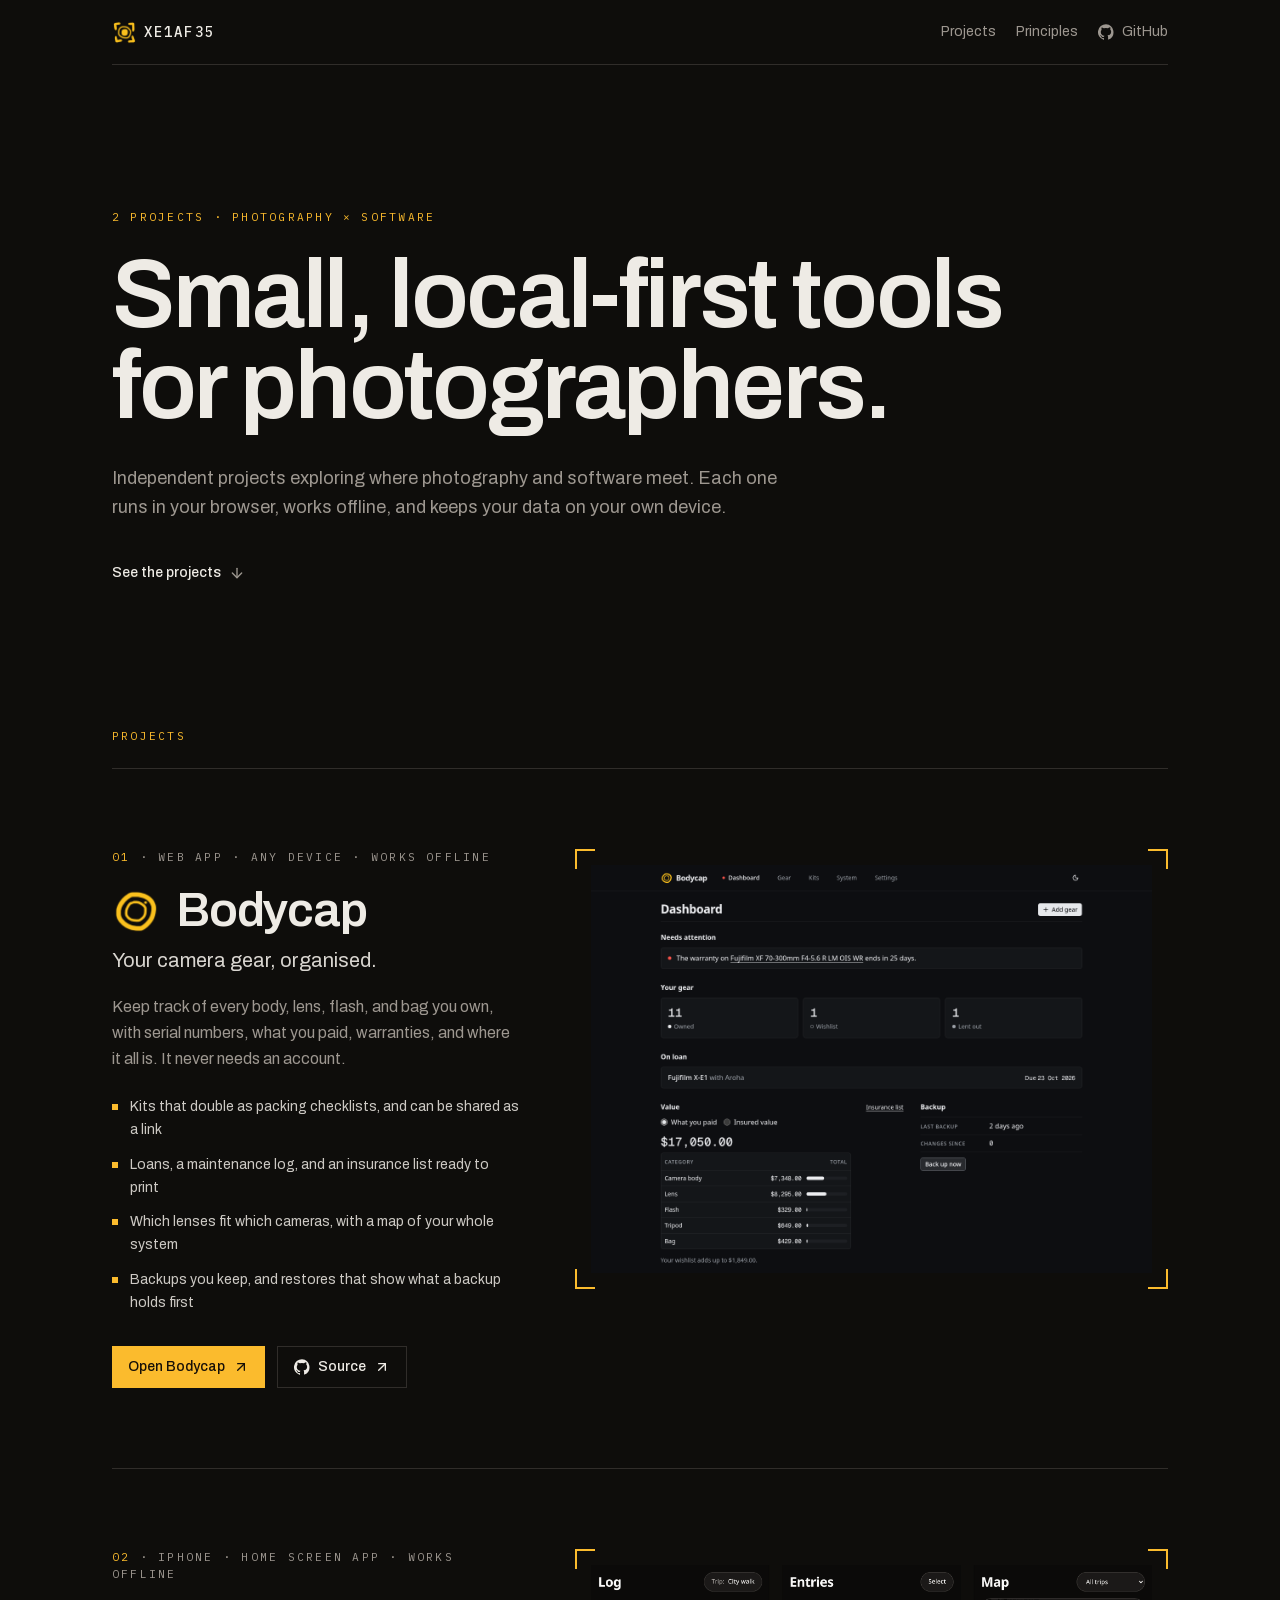
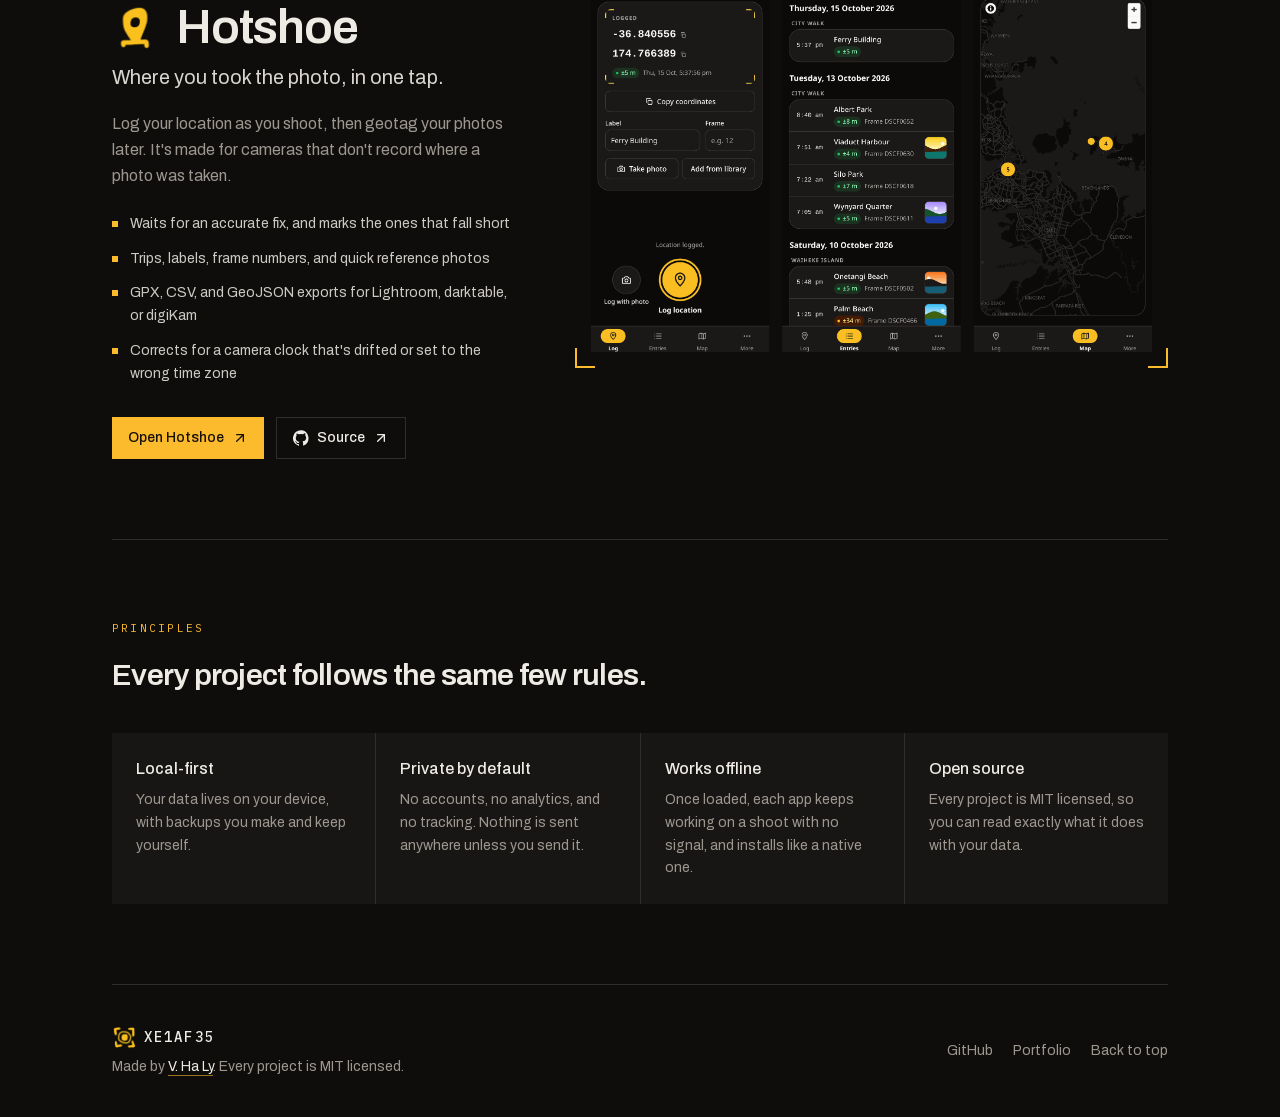
==== commit 52bcec38: "deploy: XE1AF35/xe1af35-site@14b8057b3648a6bb8e8a000c8ebf1d8d8e08e4c3" ====
--- a/index.html
+++ b/index.html
@@ -1 +1 @@
-<!DOCTYPE html><html lang="en-NZ" class="bg-background archivo_9443aef7-module__vKFuNW__variable ibm_plex_mono_28411002-module__cjC0Ca__variable"><head><meta charSet="utf-8"/><meta name="viewport" content="width=device-width, initial-scale=1"/><link rel="preload" href="/_next/static/media/75affa71d1e2f6a7-s.p.17-aodiw50953.woff2" as="font" crossorigin="" type="font/woff2"/><link rel="preload" href="/_next/static/media/99e609270109b47d-s.p.40sczeszzbjw1.woff2" as="font" crossorigin="" type="font/woff2"/><link rel="preload" href="/_next/static/media/effe91970fc4db64-s.p.0oace-s_gkfks.woff2" as="font" crossorigin="" type="font/woff2"/><link rel="preload" href="/projects/bodycap.png" as="image"/><link rel="stylesheet" href="/_next/static/chunks/179lq0s8w7k3j.css" data-precedence="next"/><link rel="preload" as="script" fetchPriority="low" href="/_next/static/chunks/068tv5jdpv59c.js"/><script src="/_next/static/chunks/2scj9sj_6h3a3.js" async=""></script><script src="/_next/static/chunks/1pxn44xleb8o7.js" async=""></script><script src="/_next/static/chunks/turbopack-0awddjn-vz6qm.js" async=""></script><script src="/_next/static/chunks/017i2_0_yuh4o.js" async=""></script><script src="/_next/static/chunks/14hf65ykvrs0z.js" async=""></script><meta name="theme-color" content="#0f0e0d"/><meta name="color-scheme" content="dark"/><title>XE1AF35: Small, local-first tools for photographers</title><meta name="description" content="Independent projects exploring where photography and software meet. Each one runs in your browser, works offline, and keeps your data on your own device."/><link rel="icon" href="/icon.svg?icon.2uhsvk59f924d.svg" sizes="any" type="image/svg+xml"/><meta name="next-size-adjust" content=""/><script src="/_next/static/chunks/0cz1d0mv5g_q7.js" noModule=""></script></head><body class="font-sans antialiased"><div hidden=""><!--$--><!--/$--></div><div id="top" class="mx-auto min-h-dvh w-full max-w-6xl px-4 sm:px-8 lg:px-12"><header class="flex items-center justify-between gap-4 border-b border-border py-5"><a href="#top" class="inline-flex items-center gap-2 font-mono text-sm font-medium tracking-[0.15em] text-foreground"><span class="size-2 rounded-full bg-rec" aria-hidden="true"></span>XE1AF35</a><nav aria-label="Main" class="flex items-center gap-5 text-sm text-muted-foreground"><a href="#projects" class="transition-colors hover:text-foreground">Projects</a><a href="#principles" class="hidden transition-colors hover:text-foreground sm:inline">Principles</a><a href="https://github.com/XE1AF35" target="_blank" rel="noreferrer" class="inline-flex items-center gap-2 transition-colors hover:text-foreground"><svg viewBox="0 0 24 24" fill="currentColor" aria-hidden="true" class="size-4"><path d="M12 .3a12 12 0 0 0-3.8 23.4c.6.1.8-.3.8-.6v-2c-3.3.7-4-1.6-4-1.6-.6-1.4-1.4-1.8-1.4-1.8-1-.7.1-.7.1-.7 1.2.1 1.8 1.2 1.8 1.2 1 1.8 2.8 1.3 3.5 1 .1-.8.4-1.3.7-1.6-2.7-.3-5.5-1.3-5.5-6 0-1.2.5-2.3 1.3-3.1-.2-.4-.6-1.6 0-3.2 0 0 1-.3 3.4 1.2a11.5 11.5 0 0 1 6 0C17.3 4.7 18.3 5 18.3 5c.6 1.6.2 2.8.1 3.2.8.8 1.3 1.9 1.3 3.1 0 4.6-2.8 5.6-5.5 5.9.5.4.9 1.1.9 2.2v3.3c0 .3.2.7.8.6A12 12 0 0 0 12 .3"></path></svg><span class="sr-only sm:not-sr-only">GitHub</span></a></nav></header><main><section aria-labelledby="tagline" class="py-20 sm:py-28 lg:py-36"><p class="font-mono text-[0.7rem] uppercase tracking-[0.2em] text-primary">2<!-- --> projects · Photography × software</p><h1 id="tagline" class="mt-6 max-w-4xl text-balance text-5xl font-semibold leading-[0.95] tracking-tight sm:text-7xl lg:text-8xl">Small, local-first tools for photographers.</h1><p class="mt-8 max-w-2xl text-pretty text-lg leading-relaxed text-muted-foreground">Independent projects exploring where photography and software meet. Each one runs in your browser, works offline, and keeps your data on your own device.</p><a href="#projects" class="group mt-10 inline-flex items-center gap-2 text-sm font-medium text-foreground transition-colors hover:text-primary">See the projects<svg xmlns="http://www.w3.org/2000/svg" width="24" height="24" viewBox="0 0 24 24" fill="none" stroke="currentColor" stroke-width="2" stroke-linecap="round" stroke-linejoin="round" class="lucide lucide-arrow-down size-4 text-muted-foreground transition-transform duration-300 group-hover:translate-y-0.5 group-hover:text-primary" aria-hidden="true"><path d="M12 5v14"></path><path d="m19 12-7 7-7-7"></path></svg></a></section><section id="projects" aria-labelledby="projects-heading" class="scroll-mt-6"><h2 id="projects-heading" class="font-mono text-[0.7rem] uppercase tracking-[0.2em] pb-6 text-primary">Projects</h2><article aria-labelledby="bodycap" class="border-t border-border py-16 sm:py-20"><div class="grid grid-cols-1 gap-10 lg:grid-cols-12 lg:gap-14"><div class="min-w-0 lg:col-span-5"><p class="font-mono text-[0.7rem] uppercase tracking-[0.2em] text-muted-foreground"><span class="text-primary">01</span><span> · <!-- -->Web app</span><span> · <!-- -->Any device</span><span> · <!-- -->Works offline</span></p><h3 id="bodycap" class="mt-5 text-4xl font-semibold tracking-tight sm:text-5xl">Bodycap</h3><p class="mt-3 text-xl text-foreground/90">Your camera gear, organised.</p><p class="mt-5 text-pretty leading-relaxed text-muted-foreground">Keep track of every body, lens, flash, and bag you own, with serial numbers, what you paid, warranties, and where it all is. It never needs an account.</p><ul class="mt-6 space-y-3"><li class="flex gap-3 text-sm leading-relaxed text-foreground/85"><span class="mt-2 size-1.5 shrink-0 bg-primary" aria-hidden="true"></span>Kits that double as packing checklists, and can be shared as a link</li><li class="flex gap-3 text-sm leading-relaxed text-foreground/85"><span class="mt-2 size-1.5 shrink-0 bg-primary" aria-hidden="true"></span>Loans, a maintenance log, and an insurance list ready to print</li><li class="flex gap-3 text-sm leading-relaxed text-foreground/85"><span class="mt-2 size-1.5 shrink-0 bg-primary" aria-hidden="true"></span>Which lenses fit which cameras, with a map of your whole system</li><li class="flex gap-3 text-sm leading-relaxed text-foreground/85"><span class="mt-2 size-1.5 shrink-0 bg-primary" aria-hidden="true"></span>Backups you keep, and restores that show what a backup holds first</li></ul><div class="mt-8 flex flex-wrap gap-3"><a href="https://xe1af35.github.io/bodycap/" target="_blank" rel="noreferrer" class="group inline-flex items-center gap-2 px-4 py-2.5 text-sm font-medium transition-colors focus-visible:outline-2 focus-visible:outline-offset-2 focus-visible:outline-primary bg-primary text-primary-foreground hover:bg-primary/85">Open <!-- -->Bodycap<svg xmlns="http://www.w3.org/2000/svg" width="24" height="24" viewBox="0 0 24 24" fill="none" stroke="currentColor" stroke-width="2" stroke-linecap="round" stroke-linejoin="round" class="lucide lucide-arrow-up-right size-4 transition-transform duration-300 group-hover:-translate-y-0.5 group-hover:translate-x-0.5" aria-hidden="true"><path d="M7 7h10v10"></path><path d="M7 17 17 7"></path></svg></a><a href="https://github.com/XE1AF35/bodycap" target="_blank" rel="noreferrer" class="group inline-flex items-center gap-2 px-4 py-2.5 text-sm font-medium transition-colors focus-visible:outline-2 focus-visible:outline-offset-2 focus-visible:outline-primary border border-border text-foreground hover:border-primary hover:text-primary"><svg viewBox="0 0 24 24" fill="currentColor" aria-hidden="true" class="size-4"><path d="M12 .3a12 12 0 0 0-3.8 23.4c.6.1.8-.3.8-.6v-2c-3.3.7-4-1.6-4-1.6-.6-1.4-1.4-1.8-1.4-1.8-1-.7.1-.7.1-.7 1.2.1 1.8 1.2 1.8 1.2 1 1.8 2.8 1.3 3.5 1 .1-.8.4-1.3.7-1.6-2.7-.3-5.5-1.3-5.5-6 0-1.2.5-2.3 1.3-3.1-.2-.4-.6-1.6 0-3.2 0 0 1-.3 3.4 1.2a11.5 11.5 0 0 1 6 0C17.3 4.7 18.3 5 18.3 5c.6 1.6.2 2.8.1 3.2.8.8 1.3 1.9 1.3 3.1 0 4.6-2.8 5.6-5.5 5.9.5.4.9 1.1.9 2.2v3.3c0 .3.2.7.8.6A12 12 0 0 0 12 .3"></path></svg>Source<svg xmlns="http://www.w3.org/2000/svg" width="24" height="24" viewBox="0 0 24 24" fill="none" stroke="currentColor" stroke-width="2" stroke-linecap="round" stroke-linejoin="round" class="lucide lucide-arrow-up-right size-4 transition-transform duration-300 group-hover:-translate-y-0.5 group-hover:translate-x-0.5" aria-hidden="true"><path d="M7 7h10v10"></path><path d="M7 17 17 7"></path></svg></a></div></div><div class="min-w-0 lg:col-span-7"><a href="https://xe1af35.github.io/bodycap/" target="_blank" rel="noreferrer" class="viewfinder group block focus-visible:outline-2 focus-visible:outline-offset-4 focus-visible:outline-primary"><img src="/projects/bodycap.png" alt="The Bodycap dashboard, with a warranty running out, gear counts, a camera on loan, what the gear is worth by category, and backup status" width="1320" height="960" loading="eager" class="block h-auto w-full transition-opacity duration-300 group-hover:opacity-90"/><span class="sr-only">Open <!-- -->Bodycap</span></a></div></div></article><article aria-labelledby="hotshoe" class="border-t border-border py-16 sm:py-20"><div class="grid grid-cols-1 gap-10 lg:grid-cols-12 lg:gap-14"><div class="min-w-0 lg:col-span-5"><p class="font-mono text-[0.7rem] uppercase tracking-[0.2em] text-muted-foreground"><span class="text-primary">02</span><span> · <!-- -->iPhone</span><span> · <!-- -->Home Screen app</span><span> · <!-- -->Works offline</span></p><h3 id="hotshoe" class="mt-5 text-4xl font-semibold tracking-tight sm:text-5xl">Hotshoe</h3><p class="mt-3 text-xl text-foreground/90">Where you took the photo, in one tap.</p><p class="mt-5 text-pretty leading-relaxed text-muted-foreground">Log your location as you shoot, then geotag your photos later. It&#x27;s made for cameras that don&#x27;t record where a photo was taken.</p><ul class="mt-6 space-y-3"><li class="flex gap-3 text-sm leading-relaxed text-foreground/85"><span class="mt-2 size-1.5 shrink-0 bg-primary" aria-hidden="true"></span>Waits for an accurate fix, and marks the ones that fall short</li><li class="flex gap-3 text-sm leading-relaxed text-foreground/85"><span class="mt-2 size-1.5 shrink-0 bg-primary" aria-hidden="true"></span>Trips, labels, frame numbers, and quick reference photos</li><li class="flex gap-3 text-sm leading-relaxed text-foreground/85"><span class="mt-2 size-1.5 shrink-0 bg-primary" aria-hidden="true"></span>GPX, CSV, and GeoJSON exports for Lightroom, darktable, or digiKam</li><li class="flex gap-3 text-sm leading-relaxed text-foreground/85"><span class="mt-2 size-1.5 shrink-0 bg-primary" aria-hidden="true"></span>Corrects for a camera clock that&#x27;s drifted or set to the wrong time zone</li></ul><div class="mt-8 flex flex-wrap gap-3"><a href="https://xe1af35.github.io/hotshoe/" target="_blank" rel="noreferrer" class="group inline-flex items-center gap-2 px-4 py-2.5 text-sm font-medium transition-colors focus-visible:outline-2 focus-visible:outline-offset-2 focus-visible:outline-primary bg-primary text-primary-foreground hover:bg-primary/85">Open <!-- -->Hotshoe<svg xmlns="http://www.w3.org/2000/svg" width="24" height="24" viewBox="0 0 24 24" fill="none" stroke="currentColor" stroke-width="2" stroke-linecap="round" stroke-linejoin="round" class="lucide lucide-arrow-up-right size-4 transition-transform duration-300 group-hover:-translate-y-0.5 group-hover:translate-x-0.5" aria-hidden="true"><path d="M7 7h10v10"></path><path d="M7 17 17 7"></path></svg></a><a href="https://github.com/XE1AF35/hotshoe" target="_blank" rel="noreferrer" class="group inline-flex items-center gap-2 px-4 py-2.5 text-sm font-medium transition-colors focus-visible:outline-2 focus-visible:outline-offset-2 focus-visible:outline-primary border border-border text-foreground hover:border-primary hover:text-primary"><svg viewBox="0 0 24 24" fill="currentColor" aria-hidden="true" class="size-4"><path d="M12 .3a12 12 0 0 0-3.8 23.4c.6.1.8-.3.8-.6v-2c-3.3.7-4-1.6-4-1.6-.6-1.4-1.4-1.8-1.4-1.8-1-.7.1-.7.1-.7 1.2.1 1.8 1.2 1.8 1.2 1 1.8 2.8 1.3 3.5 1 .1-.8.4-1.3.7-1.6-2.7-.3-5.5-1.3-5.5-6 0-1.2.5-2.3 1.3-3.1-.2-.4-.6-1.6 0-3.2 0 0 1-.3 3.4 1.2a11.5 11.5 0 0 1 6 0C17.3 4.7 18.3 5 18.3 5c.6 1.6.2 2.8.1 3.2.8.8 1.3 1.9 1.3 3.1 0 4.6-2.8 5.6-5.5 5.9.5.4.9 1.1.9 2.2v3.3c0 .3.2.7.8.6A12 12 0 0 0 12 .3"></path></svg>Source<svg xmlns="http://www.w3.org/2000/svg" width="24" height="24" viewBox="0 0 24 24" fill="none" stroke="currentColor" stroke-width="2" stroke-linecap="round" stroke-linejoin="round" class="lucide lucide-arrow-up-right size-4 transition-transform duration-300 group-hover:-translate-y-0.5 group-hover:translate-x-0.5" aria-hidden="true"><path d="M7 7h10v10"></path><path d="M7 17 17 7"></path></svg></a></div></div><div class="min-w-0 lg:col-span-7"><a href="https://xe1af35.github.io/hotshoe/" target="_blank" rel="noreferrer" class="viewfinder group block focus-visible:outline-2 focus-visible:outline-offset-4 focus-visible:outline-primary"><img src="/projects/hotshoe.png" alt="Hotshoe on a phone: a location just logged with its accuracy and a label, the entries grouped by day and trip with photo thumbnails, and a map of every entry" width="1899" height="1311" loading="lazy" class="block h-auto w-full transition-opacity duration-300 group-hover:opacity-90"/><span class="sr-only">Open <!-- -->Hotshoe</span></a></div></div></article></section><section id="principles" aria-labelledby="principles-heading" class="scroll-mt-6 border-t border-border py-16 sm:py-20"><h2 id="principles-heading" class="font-mono text-[0.7rem] uppercase tracking-[0.2em] text-primary">Principles</h2><p class="mt-5 max-w-2xl text-pretty text-2xl font-semibold tracking-tight sm:text-3xl">Every project follows the same few rules.</p><dl class="mt-10 grid gap-px bg-border sm:grid-cols-2 lg:grid-cols-4"><div class="bg-background p-6 sm:bg-card"><dt class="font-medium">Local-first</dt><dd class="mt-2 text-sm leading-relaxed text-muted-foreground">Your data lives on your device, with backups you make and keep yourself.</dd></div><div class="bg-background p-6 sm:bg-card"><dt class="font-medium">Private by default</dt><dd class="mt-2 text-sm leading-relaxed text-muted-foreground">No accounts, no analytics, and no tracking. Nothing is sent anywhere unless you send it.</dd></div><div class="bg-background p-6 sm:bg-card"><dt class="font-medium">Works offline</dt><dd class="mt-2 text-sm leading-relaxed text-muted-foreground">Once loaded, each app keeps working on a shoot with no signal, and installs like a native one.</dd></div><div class="bg-background p-6 sm:bg-card"><dt class="font-medium">Open source</dt><dd class="mt-2 text-sm leading-relaxed text-muted-foreground">Every project is MIT licensed, so you can read exactly what it does with your data.</dd></div></dl></section></main><footer class="flex flex-col gap-6 border-t border-border py-10 text-sm text-muted-foreground sm:flex-row sm:items-center sm:justify-between"><div class="space-y-2"><a href="#top" class="inline-flex items-center gap-2 font-mono text-sm font-medium tracking-[0.15em] text-foreground"><span class="size-2 rounded-full bg-rec" aria-hidden="true"></span>XE1AF35</a><p>Made by<!-- --> <a href="https://havl-code.github.io" target="_blank" rel="noreferrer" class="text-foreground underline decoration-primary/60 underline-offset-4 transition-colors hover:text-primary">V. Ha Ly</a>. Every project is MIT licensed.</p></div><nav aria-label="Elsewhere" class="flex gap-5"><a href="https://github.com/XE1AF35" target="_blank" rel="noreferrer" class="transition-colors hover:text-foreground">GitHub</a><a href="https://havl-code.github.io" target="_blank" rel="noreferrer" class="transition-colors hover:text-foreground">Portfolio</a><a href="#top" class="transition-colors hover:text-foreground">Back to top</a></nav></footer></div><!--$--><!--/$--><script src="/_next/static/chunks/068tv5jdpv59c.js" id="_R_" async=""></script><script>(self.__next_f=self.__next_f||[]).push([0])</script><script>self.__next_f.push([1,"1:\"$Sreact.fragment\"\n2:I[27542,[\"/_next/static/chunks/017i2_0_yuh4o.js\"],\"default\"]\n3:I[1832,[\"/_next/static/chunks/017i2_0_yuh4o.js\"],\"default\"]\nb:I[47924,[\"/_next/static/chunks/017i2_0_yuh4o.js\"],\"default\",1]\n:HL[\"/_next/static/chunks/179lq0s8w7k3j.css\",\"style\"]\n:HL[\"/_next/static/media/75affa71d1e2f6a7-s.p.17-aodiw50953.woff2\",\"font\",{\"crossOrigin\":\"\",\"type\":\"font/woff2\"}]\n:HL[\"/_next/static/media/99e609270109b47d-s.p.40sczeszzbjw1.woff2\",\"font\",{\"crossOrigin\":\"\",\"type\":\"font/woff2\"}]\n:HL[\"/_next/static/media/effe91970fc4db64-s.p.0oace-s_gkfks.woff2\",\"font\",{\"crossOrigin\":\"\",\"type\":\"font/woff2\"}]\n0:{\"P\":null,\"c\":[\"\",\"\"],\"q\":\"\",\"i\":false,\"f\":[[[\"\",{\"children\":[\"__PAGE__\",{},\"$undefined\",\"$undefined\",4608]},\"$undefined\",\"$undefined\",4624],[[\"$\",\"$1\",\"c\",{\"children\":[[[\"$\",\"link\",\"0\",{\"rel\":\"stylesheet\",\"href\":\"/_next/static/chunks/179lq0s8w7k3j.css\",\"precedence\":\"next\",\"crossOrigin\":\"$undefined\",\"nonce\":\"$undefined\"}],[\"$\",\"script\",\"script-0\",{\"src\":\"/_next/static/chunks/017i2_0_yuh4o.js\",\"async\":true,\"nonce\":\"$undefined\"}]],[\"$\",\"html\",null,{\"lang\":\"en-NZ\",\"className\":\"bg-background archivo_9443aef7-module__vKFuNW__variable ibm_plex_mono_28411002-module__cjC0Ca__variable\",\"children\":[\"$\",\"body\",null,{\"className\":\"font-sans antialiased\",\"children\":[\"$\",\"$L2\",null,{\"parallelRouterKey\":\"children\",\"error\":\"$undefined\",\"errorStyles\":\"$undefined\",\"errorScripts\":\"$undefined\",\"template\":[\"$\",\"$L3\",null,{}],\"templateStyles\":\"$undefined\",\"templateScripts\":\"$undefined\",\"notFound\":[[[\"$\",\"title\",null,{\"children\":\"404: This page could not be found.\"}],[\"$\",\"div\",null,{\"style\":{\"fontFamily\":\"system-ui,\\\"Segoe UI\\\",Roboto,Helvetica,Arial,sans-serif,\\\"Apple Color Emoji\\\",\\\"Segoe UI Emoji\\\"\",\"height\":\"100vh\",\"textAlign\":\"center\",\"display\":\"flex\",\"flexDirection\":\"column\",\"alignItems\":\"center\",\"justifyContent\":\"center\"},\"children\":[\"$\",\"div\",null,{\"children\":[[\"$\",\"style\",null,{\"dangerouslySetInnerHTML\":{\"__html\":\"body{color:#000;background:#fff;margin:0}.next-error-h1{border-right:1px solid rgba(0,0,0,.3)}@media (prefers-color-scheme:dark){body{color:#fff;background:#000}.next-error-h1{border-right:1px solid rgba(255,255,255,.3)}}\"}}],[\"$\",\"h1\",null,{\"className\":\"next-error-h1\",\"style\":{\"display\":\"inline-block\",\"margin\":\"0 20px 0 0\",\"padding\":\"0 23px 0 0\",\"fontSize\":24,\"fontWeight\":500,\"verticalAlign\":\"top\",\"lineHeight\":\"49px\"},\"children\":404}],[\"$\",\"div\",null,{\"style\":{\"display\":\"inline-block\"},\"children\":[\"$\",\"h2\",null,{\"style\":{\"fontSize\":14,\"fontWeight\":400,\"lineHeight\":\"49px\",\"margin\":0},\"children\":\"This page could not be found.\"}]}]]}]}]],[]],\"forbidden\":\"$undefined\",\"unauthorized\":\"$undefined\"}]}]}]]}],{\"children\":[[\"$\",\"$1\",\"c\",{\"children\":[[\"$\",\"div\",null,{\"id\":\"top\",\"className\":\"mx-auto min-h-dvh w-full max-w-6xl px-4 sm:px-8 lg:px-12\",\"children\":[[\"$\",\"header\",null,{\"className\":\"flex items-center justify-between gap-4 border-b border-border py-5\",\"children\":[[\"$\",\"a\",null,{\"href\":\"#top\",\"className\":\"inline-flex items-center gap-2 font-mono text-sm font-medium tracking-[0.15em] text-foreground\",\"children\":[[\"$\",\"span\",null,{\"className\":\"size-2 rounded-full bg-rec\",\"aria-hidden\":\"true\"}],\"XE1AF35\"]}],[\"$\",\"nav\",null,{\"aria-label\":\"Main\",\"className\":\"flex items-center gap-5 text-sm text-muted-foreground\",\"children\":[[\"$\",\"a\",null,{\"href\":\"#projects\",\"className\":\"transition-colors hover:text-foreground\",\"children\":\"Projects\"}],[\"$\",\"a\",null,{\"href\":\"#principles\",\"className\":\"hidden transition-colors hover:text-foreground sm:inline\",\"children\":\"Principles\"}],[\"$\",\"a\",null,{\"href\":\"https://github.com/XE1AF35\",\"target\":\"_blank\",\"rel\":\"noreferrer\",\"className\":\"inline-flex items-center gap-2 transition-colors hover:text-foreground\",\"children\":[[\"$\",\"svg\",null,{\"viewBox\":\"0 0 24 24\",\"fill\":\"currentColor\",\"aria-hidden\":\"true\",\"className\":\"size-4\",\"children\":[\"$\",\"path\",null,{\"d\":\"M12 .3a12 12 0 0 0-3.8 23.4c.6.1.8-.3.8-.6v-2c-3.3.7-4-1.6-4-1.6-.6-1.4-1.4-1.8-1.4-1.8-1-.7.1-.7.1-.7 1.2.1 1.8 1.2 1.8 1.2 1 1.8 2.8 1.3 3.5 1 .1-.8.4-1.3.7-1.6-2.7-.3-5.5-1.3-5.5-6 0-1.2.5-2.3 1.3-3.1-.2-.4-.6-1.6 0-3.2 0 0 1-.3 3.4 1.2a11.5 11.5 0 0 1 6 0C17.3 4.7 18.3 5 18.3 5c.6 1.6.2 2.8.1 3.2.8.8 1.3 1.9 1.3 3.1 0 4.6-2.8 5.6-5.5 5.9.5.4.9 1.1.9 2.2v3.3c0 .3.2.7.8.6A12 12 0 0 0 12 .3\"}]}],[\"$\",\"span\",null,{\"className\":\"sr-only sm:not-sr-only\",\"children\":\"GitHub\"}]]}]]}]]}],[\"$\",\"main\",null,{\"children\":[[\"$\",\"section\",null,{\"aria-labelledby\":\"tagline\",\"className\":\"py-20 sm:py-28 lg:py-36\",\"children\":[[\"$\",\"p\",null,{\"className\":\"font-mono text-[0.7rem] uppercase tracking-[0.2em] text-primary\",\"children\":[2,\" projects · Photography × software\"]}],[\"$\",\"h1\",null,{\"id\":\"tagline\",\"className\":\"mt-6 max-w-4xl text-balance text-5xl font-semibold leading-[0.95] tracking-tight sm:text-7xl lg:text-8xl\",\"children\":\"Small, local-first tools for photographers.\"}],[\"$\",\"p\",null,{\"className\":\"mt-8 max-w-2xl text-pretty text-lg leading-relaxed text-muted-foreground\",\"children\":\"Independent projects exploring where photography and software meet. Each one runs in your browser, works offline, and keeps your data on your own device.\"}],\"$L4\"]}],\"$L5\",\"$L6\"]}],\"$L7\"]}],[\"$L8\"],\"$L9\"]}],{},null,false,null]},null,false,null],\"$La\",false]],\"m\":\"$undefined\",\"G\":[\"$b\",[\"$Lc\"]],\"S\":true,\"h\":null,\"r\":\"$undefined\",\"s\":\"$undefined\",\"a\":\"$undefined\",\"l\":\"$undefined\",\"p\":\"$undefined\",\"d\":\"$undefined\",\"b\":\"sZROBNXNDiq6yAff9dZmQ\"}\nd:I[39612,[\"/_next/static/chunks/017i2_0_yuh4o.js\",\"/_next/static/chunks/14hf65ykvrs0z.js\"],\"default\"]\n12:I[88889,[\"/_next/static/chunks/017i2_0_yuh4o.js\"],\"OutletBoundary\"]\n13:\"$Sreact.suspense\"\n15:I[88889,[\"/_next/static/chunks/017i2_0_yuh4o.js\"],\"ViewportBoundary\"]\n17:I[88889,[\"/_next/static/chunks/017i2_0_yuh4o.js\"],\"MetadataBoundary\"]\n4:[\"$\",\"a\",null,{\"href\":\"#projects\",\"className\":\"group mt-10 inline-flex items-center gap-2 text-sm font-medium text-foreground transition-colors hover:text-primary\",\"children\":[\"See the projects\",[\"$\",\"$Ld\",null,{\"ref\":\"$undefined\",\"icon\":{\"name\":\"arrow-down\",\"size\":24,\"node\":[[\"path\",{\"d\":\"M12 5v14\",\"key\":\"s699le\"}],[\"path\",{\"d\":\"m19 12-7 7-7-7\",\"key\":\"1idqje\"}]]},\"className\":\"size-4 text-muted-foreground transition-transform duration-300 group-hover:translate-y-0.5 group-hover:text-primary\",\"aria-hidden\":\"true\"}]]}]\n5:[\"$\",\"section\",null,{\"id\":\"projects\",\"aria-labelledby\":\"projects-heading\",\"className\":\"scroll-mt-6\",\"children\":[[\"$\",\"h2\",null,{\"id\":\"projects-heading\",\"className\":\"font-mono text-[0.7rem] uppercase tracking-[0.2em] pb-6 text-primary\",\"children\":\"Projects\"}],[[\"$\",\"article\",\"Bodycap\",{\"aria-labelledby\":\"bodycap\",\"className\":\"border-t border-border py-16 sm:py-20\",\"children\":[\"$\",\"div\",null,{\"className\":\"grid grid-cols-1 gap-10 lg:grid-cols-12 lg:gap-14\",\"children\":[[\"$\",\"div\",null,{\"className\":\"min-w-0 lg:col-span-5\",\"children\":[[\"$\",\"p\",null,{\"className\":\"font-mono text-[0.7rem] uppercase tracking-[0.2em] text-muted-foreground\",\"children\":[[\"$\",\"span\",null,{\"className\":\"text-primary\",\"children\":\"01\"}],[[\"$\",\"span\",\"Web app\",{\"children\":[\" · \",\"Web app\"]}],[\"$\",\"span\",\"Any device\",{\"children\":[\" · \",\"Any device\"]}],[\"$\",\"span\",\"Works offline\",{\"children\":[\" · \",\"Works offline\"]}]]]}],[\"$\",\"h3\",null,{\"id\":\"bodycap\",\"className\":\"mt-5 text-4xl font-semibold tracking-tight sm:text-5xl\",\"children\":\"Bodycap\"}],[\"$\",\"p\",null,{\"className\":\"mt-3 text-xl text-foreground/90\",\"children\":\"Your camera gear, organised.\"}],[\"$\",\"p\",null,{\"className\":\"mt-5 text-pretty leading-relaxed text-muted-foreground\",\"children\":\"Keep track of every body, lens, flash, and bag you own, with serial numbers, what you paid, warranties, and where it all is. It never needs an account.\"}],[\"$\",\"ul\",null,{\"className\":\"mt-6 space-y-3\",\"children\":[[\"$\",\"li\",\"Kits that double as packing checklists, and can be shared as a link\",{\"className\":\"flex gap-3 text-sm leading-relaxed text-foreground/85\",\"children\":[[\"$\",\"span\",null,{\"className\":\"mt-2 size-1.5 shrink-0 bg-primary\",\"aria-hidden\":\"true\"}],\"Kits that double as packing checklists, and can be shared as a link\"]}],[\"$\",\"li\",\"Loans, a maintenance log, and an insurance list ready to print\",{\"className\":\"flex gap-3 text-sm leading-relaxed text-foreground/85\",\"children\":[[\"$\",\"span\",null,{\"className\":\"mt-2 size-1.5 shrink-0 bg-primary\",\"aria-hidden\":\"true\"}],\"Loans, a maintenance log, and an insurance list ready to print\"]}],[\"$\",\"li\",\"Which lenses fit which cameras, with a map of your whole system\",{\"className\":\"flex gap-3 text-sm leading-relaxed text-foreground/85\",\"children\":[[\"$\",\"span\",null,{\"className\":\"mt-2 size-1.5 shrink-0 bg-primary\",\"aria-hidden\":\"true\"}],\"Which lenses fit which cameras, with a map of your whole system\"]}],[\"$\",\"li\",\"Backups you keep, and restores that show what a backup holds first\",{\"className\":\"flex gap-3 text-sm leading-relaxed text-foreground/85\",\"children\":[[\"$\",\"span\",null,{\"className\":\"mt-2 size-1.5 shrink-0 bg-primary\",\"aria-hidden\":\"true\"}],\"Backups you keep, and restores that show what a backup holds first\"]}]]}],[\"$\",\"div\",null,{\"className\":\"mt-8 flex flex-wrap gap-3\",\"children\":[[\"$\",\"a\",null,{\"href\":\"https://xe1af35.github.io/bodycap/\",\"target\":\"_blank\",\"rel\":\"noreferrer\",\"className\":\"group inline-flex items-center gap-2 px-4 py-2.5 text-sm font-medium transition-colors focus-visible:outline-2 focus-visible:outline-offset-2 focus-visible:outline-primary bg-primary text-primary-foreground hover:bg-primary/85\",\"children\":[[\"Open \",\"Bodycap\"],[\"$\",\"$Ld\",null,{\"ref\":\"$undefined\",\"icon\":{\"name\":\"arrow-up-right\",\"size\":24,\"node\":[[\"path\",{\"d\":\"M7 7h10v10\",\"key\":\"1tivn9\"}],[\"path\",{\"d\":\"M7 17 17 7\",\"key\":\"1vkiza\"}]]},\"className\":\"size-4 transition-transform duration-300 group-hover:-translate-y-0.5 group-hover:translate-x-0.5\",\"aria-hidden\":\"true\"}]]}],[\"$\",\"a\",null,{\"href\":\"https://github.com/XE1AF35/bodycap\",\"target\":\"_blank\",\"rel\":\"noreferrer\",\"className\":\"group inline-flex items-center gap-2 px-4 py-2.5 text-sm font-medium transition-colors focus-visible:outline-2 focus-visible:outline-offset-2 focus-visible:outline-primary border border-border text-foreground hover:border-primary hover:text-primary\",\"children\":[[[\"$\",\"svg\",null,{\"viewBox\":\"0 0 24 24\",\"fill\":\"currentColor\",\"aria-hidden\":\"true\",\"className\":\"size-4\",\"children\":\"$Le\"}],\"Source\"],\"$Lf\"]}]]}]]}],\"$L10\"]}]}],\"$L11\"]]}]\n6:[\"$\",\"section\",null,{\"id\":\"principles\",\"aria-labelledby\":\"principles-heading\",\"className\":\"scroll-mt-6 border-t border-border py-16 sm:py-20\",\"children\":[[\"$\",\"h2\",null,{\"id\":\"principles-heading\",\"className\":\"font-mono text-[0.7rem] uppercase tracking-[0.2em] text-primary\",\"children\":\"Principles\"}],[\"$\",\"p\",null,{\"className\":\"mt-5 max-w-2xl text-pretty text-2xl font-semibold tracking-tight sm:text-3xl\",\"children\":\"Every project follows the same few rules.\"}],[\"$\",\"dl\",null,{\"className\":\"mt-10 grid gap-px bg-border sm:grid-cols-2 lg:grid-cols-4\",\"children\":[[\"$\",\"div\",\"Local-first\",{\"className\":\"bg-background p-6 sm:bg-card\",\"children\":[[\"$\",\"dt\",null,{\"className\":\"font-medium\",\"children\":\"Local-first\"}],[\"$\",\"dd\",null,{\"className\":\"mt-2 text-sm leading-relaxed text-muted-foreground\",\"children\":\"Your data lives on your device, with backups you make and keep yourself.\"}]]}],[\"$\",\"div\",\"Private by default\",{\"className\":\"bg-background p-6 sm:bg-card\",\"children\":[[\"$\",\"dt\",null,{\"className\":\"font-medium\",\"children\":\"Private by default\"}],[\"$\",\"dd\",null,{\"className\":\"mt-2 text-sm leading-relaxed text-muted-foreground\",\"children\":\"No accounts, no analytics, and no tracking. Nothing is sent anywhere unless you send it.\"}]]}],[\"$\",\"div\",\"Works offline\",{\"className\":\"bg-background p-6 sm:bg-card\",\"children\":[[\"$\",\"dt\",null,{\"className\":\"font-medium\",\"children\":\"Works offline\"}],[\"$\",\"dd\",null,{\"className\":\"mt-2 text-sm leading-relaxed text-muted-foreground\",\"children\":\"Once loaded, each app keeps working on a shoot with no signal, and installs like a native one.\"}]]}],[\"$\",\"div\",\"Open source\",{\"className\":\"bg-background p-6 sm:bg-card\",\"children\":[[\"$\",\"dt\",null,{\"className\":\"font-medium\",\"children\":\"Open source\"}],[\"$\",\"dd\",null,{\"className\":\"mt-2 text-sm leading-relaxed text-muted-foreground\",\"children\":\"Every project is MIT licensed, so you can read exactly what it does with your data.\"}]]}]]}]]}]\n7:[\"$\",\"footer\",null,{\"className\":\"flex flex-col gap-6 border-t border-border py-10 text-sm text-muted-foreground sm:flex-row sm:items-center sm:justify-between\",\"children\":[[\"$\",\"div\",null,{\"className\":\"space-y-2\",\"children\":[[\"$\",\"a\",null,{\"href\":\"#top\",\"className\":\"inline-flex items-center gap-2 font-mono text-sm font-medium tracking-[0.15em] text-foreground\",\"children\":[[\"$\",\"span\",null,{\"className\":\"size-2 rounded-full bg-rec\",\"aria-hidden\":\"true\"}],\"XE1AF35\"]}],[\"$\",\"p\",null,{\"children\":[\"Made by\",\" \",[\"$\",\"a\",null,{\"href\":\"https://havl-code.github.io\",\"target\":\"_blank\",\"rel\":\"noreferrer\",\"className\":\"text-foreground underline decoration-primary/60 underline-offset-4 transition-colors hover:text-primary\",\"children\":\"V. Ha Ly\"}],\". Every project is MIT licensed.\"]}]]}],[\"$\",\"nav\",null,{\"aria-label\":\"Elsewhere\",\"className\":\"flex gap-5\",\"children\":[[\"$\",\"a\",null,{\"href\":\"https://github.com/XE1AF35\",\"target\":\"_blank\",\"rel\":\"noreferrer\",\"className\":\"transition-colors hover:text-foreground\",\"children\":\"GitHub\"}],[\"$\",\"a\",null,{\"href\":\"https://havl-code.github.io\",\"target\":\"_blank\",\"rel\":\"noreferrer\",\"className\":\"transition-colors hover:text-foreground\",\"children\":\"Portfolio\"}],[\"$\",\"a\",null,{\"href\":\"#top\",\"className\":\"transition-colors hover:text-foreground\",\"children\":\"Back to top\"}]]}]]}]\n8:[\"$\",\"script\",\"script-0\",{\"src\":\"/_next/static/chunks/14hf65ykvrs0z.js\",\"async\":true,\"nonce\":\"$undefined\"}]\n9:[\"$\",\"$L12\",null,{\"children\":[\"$\",\"$13\",null,{\"name\":\"Next.MetadataOutlet\",\"children\":\"$@14\"}]}]\na:[\"$\",\"$1\",\"h\",{\"children\":[null,[\"$\",\"$L15\",null,{\"children\":\"$L16\"}],[\"$\",\"div\",null,{\"hidden\":true,\"children\":[\"$\",\"$L17\",null,{\"children\":[\"$\",\"$13\",null,{\"name\":\"Next.Metadata\",\"children\":\"$L18\"}]}]}],[\"$\",\"meta\",null,{\"name\":\"next-size-adjust\",\"content\":\"\"}]]}]\nc:[\"$\",\"link\",\"0\",{\"rel\":\"stylesheet\",\"href\":\"/_next/static/chunks/179lq0s8w7k3j.css\",\"precedence\":\"next\",\"crossOrigin\":\"$undefined\",\"nonce\":\"$undefined\"}]\n:HL[\"/projects/bodycap.png\",\"image\"]\ne:[\"$\",\"path\",null,{\"d\":\"M12 .3a12 12 0 0 0-3.8 23.4c.6.1.8-.3.8-.6v-2c-3.3.7-4-1.6-4-1.6-.6-1.4-1.4-1.8-1.4-1.8-1-.7.1-.7.1-.7 1.2.1 1.8 1.2 1.8 1.2 1 1.8 2.8 1.3 3.5 1 .1-.8.4-1.3.7-1.6-2.7-.3-5.5-1.3-5.5-6 0-1.2.5-2.3 1.3-3.1-.2-.4-.6-1.6 0-3.2 0 0 1-.3 3.4 1.2a11.5 11.5 0 0 1 6 0C17.3 4.7 18.3 5 18.3 5c.6 1.6.2 2.8.1 3.2.8.8 1.3 1.9 1.3 3.1 0 4.6-2.8 5.6-5.5 5.9.5.4.9 1.1.9 2.2v3.3c0 .3.2.7.8.6A12 12 0 0 0 12 .3\"}]\nf:[\"$\",\"$Ld\",null,{\"ref\":\"$undefined\",\"icon\":\"$5:props:children:1:0:props:children:props:children:0:props:children:5:props:children:0:props:children:1:props:icon\",\"className\":\"size-4 transition-transform duration-300 group-hover:-translate-y-0.5 group-hover:translate-x-0.5\",\"aria-hidden\":\"true\"}]\n10:[\"$\",\"div\",null,{\"className\":\"min-w-0 lg:col-span-7\",\"children\":[\"$\",\"a\",null,{\"href\":\"https://xe1af35.github.io/bodycap/\",\"target\":\"_blank\",\"rel\":\"noreferrer\",\"className\":\"viewfinder group block focus-visible:outline-2 focus-visible:outline-offset-4 focus-visible:outline-primary\",\"children\":[[\"$\",\"img\",null,{\"src\":\"/projects/bodycap.png\",\"alt\":\"The Bodycap dashboard, with a warranty running out, gear counts, a camera on loan, what the gear is worth by category, and backup status\",\"width\":1320,\"height\":960,\"loading\":\"eager\",\"className\":\"block h-auto w-full transition-opacity duration-300 group-hover:opacity-90\"}],[\"$\",\"span\",null,{\"className\":\"sr-only\",\"children\":[\"Open \",\"Bodycap\"]}]]}]}]\n11:[\"$\",\"article\",\"Hotshoe\",{\"aria-labelledby\":\"hotshoe\",\"className\":\"border-t border-border py-16 sm:py-20\",\"children\":[\"$\",\"div\",null,{\"className\":\"grid grid-cols-1 gap-10 lg:grid-cols-12 lg:gap-14\",\"children\":[[\"$\",\"div\",null,{\"className\":\"min-w-0 lg:col-span-5\",\"children\":[[\"$\",\"p\",null,{\"className\":\"font-mono text-[0.7rem] uppercase tracking-[0.2em] text-muted-foreground\",\"children\":[[\"$\",\"span\",null,{\"className\":\"text-primary\",\"children\":\"02\"}],[[\"$\",\"span\",\"iPhone\",{\"children\":[\" · \",\"iPhone\"]}],[\"$\",\"span\",\"Home Screen app\",{\"children\":[\" · \",\"Home Screen app\"]}],[\"$\",\"span\",\"Works offline\",{\"children\":[\" · \",\"Works offline\"]}]]]}],[\"$\",\"h3\",null,{\"id\":\"hotshoe\",\"className\":\"mt-5 text-4xl font-semibold tracking-tight sm:text-5xl\",\"children\":\"Hotshoe\"}],[\"$\",\"p\",null,{\"className\":\"mt-3 text-xl text-foreground/90\",\"children\":\"Where you took the photo, in one tap.\"}],[\"$\",\"p\",null,{\"className\":\"mt-5 text-pretty leading-relaxed text-muted-foreground\",\"children\":\"Log your location as you shoot, then geotag your photos later. It's made for cameras that don't record where a photo was taken.\"}],[\"$\",\"ul\",null,{\"className\":\"mt-6 space-y-3\",\"children\":[[\"$\",\"li\",\"Waits for an accurate fix, and marks the ones that fall short\",{\"className\":\"flex gap-3 text-sm leading-relaxed text-foreground/85\",\"children\":[[\"$\",\"span\",null,{\"className\":\"mt-2 size-1.5 shrink-0 bg-primary\",\"aria-hidden\":\"true\"}],\"Waits for an accurate fix, and marks the ones that fall short\"]}],[\"$\",\"li\",\"Trips, labels, frame numbers, and quick reference photos\",{\"className\":\"flex gap-3 text-sm leading-relaxed text-foreground/85\",\"children\":[[\"$\",\"span\",null,{\"className\":\"mt-2 size-1.5 shrink-0 bg-primary\",\"aria-hidden\":\"true\"}],\"Trips, labels, frame numbers, and quick reference photos\"]}],[\"$\",\"li\",\"GPX, CSV, and GeoJSON exports for Lightroom, darktable, or digiKam\",{\"className\":\"flex gap-3 text-sm leading-relaxed text-foreground/85\",\"children\":[[\"$\",\"span\",null,{\"className\":\"mt-2 size-1.5 shrink-0 bg-primary\",\"aria-hidden\":\"true\"}],\"GPX, CSV, and GeoJSON exports for Lightroom, darktable, or digiKam\"]}],[\"$\",\"li\",\"Corrects for a camera clock that's drifted or set to the wrong time zone\",{\"className\":\"flex gap-3 text-sm leading-relaxed text-foreground/85\",\"children\":[[\"$\",\"span\",null,{\"className\":\"mt-2 size-1.5 shrink-0 bg-primary\",\"aria-hidden\":\"true\"}],\"Corrects for a camera clock that's drifted or set to the wrong time zone\"]}]]}],[\"$\",\"div\",null,{\"className\":\"mt-8 flex flex-wrap gap-3\",\"children\":[[\"$\",\"a\",null,{\"href\":\"https://xe1af35.github.io/hotshoe/\",\"target\":\"_blank\",\"rel\":\"noreferrer\",\"className\":\"group inline-flex items-center gap-2 px-4 py-2.5 text-sm font-medium transition-colors focus-visible:outline-2 focus-visible:outline-offset-2 focus-visible:outline-primary bg-primary text-primary-foreground hover:bg-primary/85\",\"children\":[[\"Open \",\"Hotshoe\"],[\"$\",\"$Ld\",null,{\"ref\":\"$undefined\",\"icon\":\"$5:props:children:1:0:props:children:props:children:0:props:children:5:props:children:0:props:children:1:props:icon\",\"className\":\"size-4 transition-transform duration-300 group-hover:-translate-y-0.5 group-hover:translate-x-0.5\",\"aria-hidden\":\"true\"}]]}],[\"$\",\"a\",null,{\"href\":\"https://github.com/XE1AF35/hotshoe\",\"target\":\"_blank\",\"rel\":\"noreferrer\",\"className\":\"group inline-flex items-center gap-2 px-4 py-2.5 text-sm font-medium transition-colors focus-visible:outline-2 focus-visible:outline-offset-2 focus-visible:outline-primary border border-border text-foreground hover:border-primary hover:text-primary\",\"children\":[[[\"$\",\"svg\",null,{\"viewBox\":\"0 0 24 24\",\"fill\":\"currentColor\",\"aria-hidden\":\"true\",\"className\":\"size-4\",\"children\":[\"$\",\"path\",null,{\"d\":\"M12 .3a12 12 0 0 0-3.8 23.4c.6.1.8-.3.8-.6v-2c-3.3.7-4-1.6-4-1.6-.6-1.4-1.4-1.8-1.4-1.8-1-.7.1-.7.1-.7 1.2.1 1.8 1.2 1.8 1.2 1 1.8 2.8 1.3 3.5 1 .1-.8.4-1.3.7-1.6-2.7-.3-5.5-1.3-5.5-6 0-1.2.5-2.3 1.3-3.1-.2-.4-.6-1.6 0-3.2 0 0 1-.3 3.4 1.2a11.5 11.5 0 0 1 6 0C17.3 4.7 18.3 5 18.3 5c.6 1.6.2 2.8.1 3.2.8.8 1.3 1.9 1.3 3.1 0 4.6-2.8 5.6-5.5 5.9.5.4.9 1.1.9 2.2v3.3c0 .3.2.7.8.6A12 12 0 0 0 12 .3\"}]}],\"Source\"],\"$L19\"]}]]}]]}],\"$L1a\"]}]}]\n19:[\"$\",\"$Ld\",null,{\"ref\":\"$undefined\",\"icon\":\"$5:props:children:1:0:props:children:props:children:0:props:children:5:props:children:0:props:children:1:props:icon\",\"className\":\"size-4 transition-transform duration-300 group-hover:-translate-y-0.5 group-hover:translate-x-0.5\",\"aria-hidden\":\"true\"}]\n1a:[\"$\",\"div\",null,{\"className\":\"min-w-0 lg:col-span-7\",\"children\":[\"$\",\"a\",null,{\"href\":\"https://xe1af35.github.io/hotshoe/\",\"target\":\"_blank\",\"rel\":\"noreferrer\",\"className\":\"viewfinder group block focus-visible:outline-2 focus-visible:outline-offset-4 focus-visible:outline-primary\",\"children\":[[\"$\",\"img\",null,{\"src\":\"/projects/hotshoe.png\",\"alt\":\"Hotshoe on a phone: a location just logged with its accuracy and a label, the entries grouped by day and trip with photo thumbnails, and a map of every entry\",\"width\":1899,\"height\":1311,\"loading\":\"lazy\",\"className\":\"block h-auto w-full transition-opacity duration-300 group-hover:opacity-90\"}],[\"$\",\"span\",null,{\"className\":\"sr-only\",\"children\":[\"Open \",\"Hotshoe\"]}]]}]}]\n16:[[\"$\",\"meta\",\"0\",{\"charSet\":\"utf-8\"}],[\"$\",\"meta\",\"1\",{\"name\":\"viewport\",\"content\":\"width=device-width, initial-scale=1\"}],[\"$\",\"meta\",\"2\",{\"name\":\"theme-color\",\"content\":\"#0f0e0d\"}],[\"$\",\"meta\",\"3\",{\"name\":\"color-scheme\",\"content\":\"dark\"}]]\n1b:I[87459,[\"/_next/static/chunks/017i2_0_yuh4o.js\"],\"IconMark\"]\n14:null\n18:[[\"$\",\"title\",\"0\",{\"children\":\"XE1AF35: Small, local-first tools for photographers\"}],[\"$\",\"meta\",\"1\",{\"name\":\"description\",\"content\":\"Independent projects exploring where photography and software meet. Each one runs in your browser, works offline, and keeps your data on your own device.\"}],[\"$\",\"link\",\"2\",{\"rel\":\"icon\",\"href\":\"/icon.svg?icon.2uhsvk59f924d.svg\",\"sizes\":\"any\",\"type\":\"image/svg+xml\"}],[\"$\",\"$L1b\",\"3\",{}]]\n"])</script></body></html>+<!DOCTYPE html><html lang="en-NZ" class="bg-background archivo_9443aef7-module__vKFuNW__variable ibm_plex_mono_28411002-module__cjC0Ca__variable"><head><meta charSet="utf-8"/><meta name="viewport" content="width=device-width, initial-scale=1"/><link rel="preload" href="/_next/static/media/75affa71d1e2f6a7-s.p.17-aodiw50953.woff2" as="font" crossorigin="" type="font/woff2"/><link rel="preload" href="/_next/static/media/99e609270109b47d-s.p.40sczeszzbjw1.woff2" as="font" crossorigin="" type="font/woff2"/><link rel="preload" href="/_next/static/media/effe91970fc4db64-s.p.0oace-s_gkfks.woff2" as="font" crossorigin="" type="font/woff2"/><link rel="preload" href="/icon.png" as="image"/><link rel="preload" href="/icons/bodycap.png" as="image"/><link rel="preload" href="/projects/bodycap.png" as="image"/><link rel="preload" href="/icons/hotshoe.png" as="image"/><link rel="stylesheet" href="/_next/static/chunks/2vepwp-okb9ir.css" data-precedence="next"/><link rel="preload" as="script" fetchPriority="low" href="/_next/static/chunks/068tv5jdpv59c.js"/><script src="/_next/static/chunks/0fp66e41x4xz5.js" async=""></script><script src="/_next/static/chunks/1pxn44xleb8o7.js" async=""></script><script src="/_next/static/chunks/turbopack-30o8ffguptx6-.js" async=""></script><script src="/_next/static/chunks/017i2_0_yuh4o.js" async=""></script><script src="/_next/static/chunks/14hf65ykvrs0z.js" async=""></script><meta name="theme-color" content="#0f0e0d"/><meta name="color-scheme" content="dark"/><title>XE1AF35: Small, local-first tools for photographers</title><meta name="description" content="Independent projects exploring where photography and software meet. Each one runs in your browser, works offline, and keeps your data on your own device."/><link rel="icon" href="/icon.png?icon.20_jeyolqkyei.png" sizes="100x100" type="image/png"/><link rel="apple-touch-icon" href="/apple-icon.png?apple-icon.3x8few6mnfmg3.png" sizes="180x180" type="image/png"/><meta name="next-size-adjust" content=""/><script src="/_next/static/chunks/0cz1d0mv5g_q7.js" noModule=""></script></head><body class="font-sans antialiased"><div hidden=""><!--$--><!--/$--></div><div id="top" class="mx-auto min-h-dvh w-full max-w-6xl px-4 sm:px-8 lg:px-12"><header class="flex items-center justify-between gap-4 border-b border-border py-5"><a href="#top" class="inline-flex items-center gap-2 font-mono text-sm font-medium tracking-[0.15em] text-foreground"><img src="/icon.png" alt="" width="24" height="24" class="size-6"/>XE1AF35</a><nav aria-label="Main" class="flex items-center gap-5 text-sm text-muted-foreground"><a href="#projects" class="transition-colors hover:text-foreground">Projects</a><a href="#principles" class="hidden transition-colors hover:text-foreground sm:inline">Principles</a><a href="https://github.com/XE1AF35" target="_blank" rel="noreferrer" class="inline-flex items-center gap-2 transition-colors hover:text-foreground"><svg viewBox="0 0 24 24" fill="currentColor" aria-hidden="true" class="size-4"><path d="M12 .3a12 12 0 0 0-3.8 23.4c.6.1.8-.3.8-.6v-2c-3.3.7-4-1.6-4-1.6-.6-1.4-1.4-1.8-1.4-1.8-1-.7.1-.7.1-.7 1.2.1 1.8 1.2 1.8 1.2 1 1.8 2.8 1.3 3.5 1 .1-.8.4-1.3.7-1.6-2.7-.3-5.5-1.3-5.5-6 0-1.2.5-2.3 1.3-3.1-.2-.4-.6-1.6 0-3.2 0 0 1-.3 3.4 1.2a11.5 11.5 0 0 1 6 0C17.3 4.7 18.3 5 18.3 5c.6 1.6.2 2.8.1 3.2.8.8 1.3 1.9 1.3 3.1 0 4.6-2.8 5.6-5.5 5.9.5.4.9 1.1.9 2.2v3.3c0 .3.2.7.8.6A12 12 0 0 0 12 .3"></path></svg><span class="sr-only sm:not-sr-only">GitHub</span></a></nav></header><main><section aria-labelledby="tagline" class="py-20 sm:py-28 lg:py-36"><p class="font-mono text-[0.7rem] uppercase tracking-[0.2em] text-primary">2<!-- --> projects · Photography × software</p><h1 id="tagline" class="mt-6 max-w-4xl text-balance text-5xl font-semibold leading-[0.95] tracking-tight sm:text-7xl lg:text-8xl">Small, local-first tools for photographers.</h1><p class="mt-8 max-w-2xl text-pretty text-lg leading-relaxed text-muted-foreground">Independent projects exploring where photography and software meet. Each one runs in your browser, works offline, and keeps your data on your own device.</p><a href="#projects" class="group mt-10 inline-flex items-center gap-2 text-sm font-medium text-foreground transition-colors hover:text-primary">See the projects<svg xmlns="http://www.w3.org/2000/svg" width="24" height="24" viewBox="0 0 24 24" fill="none" stroke="currentColor" stroke-width="2" stroke-linecap="round" stroke-linejoin="round" class="lucide lucide-arrow-down size-4 text-muted-foreground transition-transform duration-300 group-hover:translate-y-0.5 group-hover:text-primary" aria-hidden="true"><path d="M12 5v14"></path><path d="m19 12-7 7-7-7"></path></svg></a></section><section id="projects" aria-labelledby="projects-heading" class="scroll-mt-6"><h2 id="projects-heading" class="font-mono text-[0.7rem] uppercase tracking-[0.2em] pb-6 text-primary">Projects</h2><article aria-labelledby="bodycap" class="border-t border-border py-16 sm:py-20"><div class="grid grid-cols-1 gap-10 lg:grid-cols-12 lg:gap-14"><div class="min-w-0 lg:col-span-5"><p class="font-mono text-[0.7rem] uppercase tracking-[0.2em] text-muted-foreground"><span class="text-primary">01</span><span> · <!-- -->Web app</span><span> · <!-- -->Any device</span><span> · <!-- -->Works offline</span></p><h3 id="bodycap" class="mt-5 flex items-center gap-4 text-4xl font-semibold tracking-tight sm:text-5xl"><img src="/icons/bodycap.png" alt="" width="48" height="48" class="size-10 shrink-0 sm:size-12"/>Bodycap</h3><p class="mt-3 text-xl text-foreground/90">Your camera gear, organised.</p><p class="mt-5 text-pretty leading-relaxed text-muted-foreground">Keep track of every body, lens, flash, and bag you own, with serial numbers, what you paid, warranties, and where it all is. It never needs an account.</p><ul class="mt-6 space-y-3"><li class="flex gap-3 text-sm leading-relaxed text-foreground/85"><span class="mt-2 size-1.5 shrink-0 bg-primary" aria-hidden="true"></span>Kits that double as packing checklists, and can be shared as a link</li><li class="flex gap-3 text-sm leading-relaxed text-foreground/85"><span class="mt-2 size-1.5 shrink-0 bg-primary" aria-hidden="true"></span>Loans, a maintenance log, and an insurance list ready to print</li><li class="flex gap-3 text-sm leading-relaxed text-foreground/85"><span class="mt-2 size-1.5 shrink-0 bg-primary" aria-hidden="true"></span>Which lenses fit which cameras, with a map of your whole system</li><li class="flex gap-3 text-sm leading-relaxed text-foreground/85"><span class="mt-2 size-1.5 shrink-0 bg-primary" aria-hidden="true"></span>Backups you keep, and restores that show what a backup holds first</li></ul><div class="mt-8 flex flex-wrap gap-3"><a href="https://xe1af35.github.io/bodycap/" target="_blank" rel="noreferrer" class="group inline-flex items-center gap-2 px-4 py-2.5 text-sm font-medium transition-colors focus-visible:outline-2 focus-visible:outline-offset-2 focus-visible:outline-primary bg-primary text-primary-foreground hover:bg-primary/85">Open <!-- -->Bodycap<svg xmlns="http://www.w3.org/2000/svg" width="24" height="24" viewBox="0 0 24 24" fill="none" stroke="currentColor" stroke-width="2" stroke-linecap="round" stroke-linejoin="round" class="lucide lucide-arrow-up-right size-4 transition-transform duration-300 group-hover:-translate-y-0.5 group-hover:translate-x-0.5" aria-hidden="true"><path d="M7 7h10v10"></path><path d="M7 17 17 7"></path></svg></a><a href="https://github.com/XE1AF35/bodycap" target="_blank" rel="noreferrer" class="group inline-flex items-center gap-2 px-4 py-2.5 text-sm font-medium transition-colors focus-visible:outline-2 focus-visible:outline-offset-2 focus-visible:outline-primary border border-border text-foreground hover:border-primary hover:text-primary"><svg viewBox="0 0 24 24" fill="currentColor" aria-hidden="true" class="size-4"><path d="M12 .3a12 12 0 0 0-3.8 23.4c.6.1.8-.3.8-.6v-2c-3.3.7-4-1.6-4-1.6-.6-1.4-1.4-1.8-1.4-1.8-1-.7.1-.7.1-.7 1.2.1 1.8 1.2 1.8 1.2 1 1.8 2.8 1.3 3.5 1 .1-.8.4-1.3.7-1.6-2.7-.3-5.5-1.3-5.5-6 0-1.2.5-2.3 1.3-3.1-.2-.4-.6-1.6 0-3.2 0 0 1-.3 3.4 1.2a11.5 11.5 0 0 1 6 0C17.3 4.7 18.3 5 18.3 5c.6 1.6.2 2.8.1 3.2.8.8 1.3 1.9 1.3 3.1 0 4.6-2.8 5.6-5.5 5.9.5.4.9 1.1.9 2.2v3.3c0 .3.2.7.8.6A12 12 0 0 0 12 .3"></path></svg>Source<svg xmlns="http://www.w3.org/2000/svg" width="24" height="24" viewBox="0 0 24 24" fill="none" stroke="currentColor" stroke-width="2" stroke-linecap="round" stroke-linejoin="round" class="lucide lucide-arrow-up-right size-4 transition-transform duration-300 group-hover:-translate-y-0.5 group-hover:translate-x-0.5" aria-hidden="true"><path d="M7 7h10v10"></path><path d="M7 17 17 7"></path></svg></a></div></div><div class="min-w-0 lg:col-span-7"><a href="https://xe1af35.github.io/bodycap/" target="_blank" rel="noreferrer" class="viewfinder group block focus-visible:outline-2 focus-visible:outline-offset-4 focus-visible:outline-primary"><img src="/projects/bodycap.png" alt="The Bodycap dashboard, with a warranty running out, gear counts, a camera on loan, what the gear is worth by category, and backup status" width="1320" height="960" loading="eager" class="block h-auto w-full transition-opacity duration-300 group-hover:opacity-90"/><span class="sr-only">Open <!-- -->Bodycap</span></a></div></div></article><article aria-labelledby="hotshoe" class="border-t border-border py-16 sm:py-20"><div class="grid grid-cols-1 gap-10 lg:grid-cols-12 lg:gap-14"><div class="min-w-0 lg:col-span-5"><p class="font-mono text-[0.7rem] uppercase tracking-[0.2em] text-muted-foreground"><span class="text-primary">02</span><span> · <!-- -->iPhone</span><span> · <!-- -->Home Screen app</span><span> · <!-- -->Works offline</span></p><h3 id="hotshoe" class="mt-5 flex items-center gap-4 text-4xl font-semibold tracking-tight sm:text-5xl"><img src="/icons/hotshoe.png" alt="" width="48" height="48" class="size-10 shrink-0 sm:size-12"/>Hotshoe</h3><p class="mt-3 text-xl text-foreground/90">Where you took the photo, in one tap.</p><p class="mt-5 text-pretty leading-relaxed text-muted-foreground">Log your location as you shoot, then geotag your photos later. It&#x27;s made for cameras that don&#x27;t record where a photo was taken.</p><ul class="mt-6 space-y-3"><li class="flex gap-3 text-sm leading-relaxed text-foreground/85"><span class="mt-2 size-1.5 shrink-0 bg-primary" aria-hidden="true"></span>Waits for an accurate fix, and marks the ones that fall short</li><li class="flex gap-3 text-sm leading-relaxed text-foreground/85"><span class="mt-2 size-1.5 shrink-0 bg-primary" aria-hidden="true"></span>Trips, labels, frame numbers, and quick reference photos</li><li class="flex gap-3 text-sm leading-relaxed text-foreground/85"><span class="mt-2 size-1.5 shrink-0 bg-primary" aria-hidden="true"></span>GPX, CSV, and GeoJSON exports for Lightroom, darktable, or digiKam</li><li class="flex gap-3 text-sm leading-relaxed text-foreground/85"><span class="mt-2 size-1.5 shrink-0 bg-primary" aria-hidden="true"></span>Corrects for a camera clock that&#x27;s drifted or set to the wrong time zone</li></ul><div class="mt-8 flex flex-wrap gap-3"><a href="https://xe1af35.github.io/hotshoe/" target="_blank" rel="noreferrer" class="group inline-flex items-center gap-2 px-4 py-2.5 text-sm font-medium transition-colors focus-visible:outline-2 focus-visible:outline-offset-2 focus-visible:outline-primary bg-primary text-primary-foreground hover:bg-primary/85">Open <!-- -->Hotshoe<svg xmlns="http://www.w3.org/2000/svg" width="24" height="24" viewBox="0 0 24 24" fill="none" stroke="currentColor" stroke-width="2" stroke-linecap="round" stroke-linejoin="round" class="lucide lucide-arrow-up-right size-4 transition-transform duration-300 group-hover:-translate-y-0.5 group-hover:translate-x-0.5" aria-hidden="true"><path d="M7 7h10v10"></path><path d="M7 17 17 7"></path></svg></a><a href="https://github.com/XE1AF35/hotshoe" target="_blank" rel="noreferrer" class="group inline-flex items-center gap-2 px-4 py-2.5 text-sm font-medium transition-colors focus-visible:outline-2 focus-visible:outline-offset-2 focus-visible:outline-primary border border-border text-foreground hover:border-primary hover:text-primary"><svg viewBox="0 0 24 24" fill="currentColor" aria-hidden="true" class="size-4"><path d="M12 .3a12 12 0 0 0-3.8 23.4c.6.1.8-.3.8-.6v-2c-3.3.7-4-1.6-4-1.6-.6-1.4-1.4-1.8-1.4-1.8-1-.7.1-.7.1-.7 1.2.1 1.8 1.2 1.8 1.2 1 1.8 2.8 1.3 3.5 1 .1-.8.4-1.3.7-1.6-2.7-.3-5.5-1.3-5.5-6 0-1.2.5-2.3 1.3-3.1-.2-.4-.6-1.6 0-3.2 0 0 1-.3 3.4 1.2a11.5 11.5 0 0 1 6 0C17.3 4.7 18.3 5 18.3 5c.6 1.6.2 2.8.1 3.2.8.8 1.3 1.9 1.3 3.1 0 4.6-2.8 5.6-5.5 5.9.5.4.9 1.1.9 2.2v3.3c0 .3.2.7.8.6A12 12 0 0 0 12 .3"></path></svg>Source<svg xmlns="http://www.w3.org/2000/svg" width="24" height="24" viewBox="0 0 24 24" fill="none" stroke="currentColor" stroke-width="2" stroke-linecap="round" stroke-linejoin="round" class="lucide lucide-arrow-up-right size-4 transition-transform duration-300 group-hover:-translate-y-0.5 group-hover:translate-x-0.5" aria-hidden="true"><path d="M7 7h10v10"></path><path d="M7 17 17 7"></path></svg></a></div></div><div class="min-w-0 lg:col-span-7"><a href="https://xe1af35.github.io/hotshoe/" target="_blank" rel="noreferrer" class="viewfinder group block focus-visible:outline-2 focus-visible:outline-offset-4 focus-visible:outline-primary"><img src="/projects/hotshoe.png" alt="Hotshoe on a phone: a location just logged with its accuracy and a label, the entries grouped by day and trip with photo thumbnails, and a map of every entry" width="1899" height="1311" loading="lazy" class="block h-auto w-full transition-opacity duration-300 group-hover:opacity-90"/><span class="sr-only">Open <!-- -->Hotshoe</span></a></div></div></article></section><section id="principles" aria-labelledby="principles-heading" class="scroll-mt-6 border-t border-border py-16 sm:py-20"><h2 id="principles-heading" class="font-mono text-[0.7rem] uppercase tracking-[0.2em] text-primary">Principles</h2><p class="mt-5 max-w-2xl text-pretty text-2xl font-semibold tracking-tight sm:text-3xl">Every project follows the same few rules.</p><dl class="mt-10 grid gap-px bg-border sm:grid-cols-2 lg:grid-cols-4"><div class="bg-background p-6 sm:bg-card"><dt class="font-medium">Local-first</dt><dd class="mt-2 text-sm leading-relaxed text-muted-foreground">Your data lives on your device, with backups you make and keep yourself.</dd></div><div class="bg-background p-6 sm:bg-card"><dt class="font-medium">Private by default</dt><dd class="mt-2 text-sm leading-relaxed text-muted-foreground">No accounts, no analytics, and no tracking. Nothing is sent anywhere unless you send it.</dd></div><div class="bg-background p-6 sm:bg-card"><dt class="font-medium">Works offline</dt><dd class="mt-2 text-sm leading-relaxed text-muted-foreground">Once loaded, each app keeps working on a shoot with no signal, and installs like a native one.</dd></div><div class="bg-background p-6 sm:bg-card"><dt class="font-medium">Open source</dt><dd class="mt-2 text-sm leading-relaxed text-muted-foreground">Every project is MIT licensed, so you can read exactly what it does with your data.</dd></div></dl></section></main><footer class="flex flex-col gap-6 border-t border-border py-10 text-sm text-muted-foreground sm:flex-row sm:items-center sm:justify-between"><div class="space-y-2"><a href="#top" class="inline-flex items-center gap-2 font-mono text-sm font-medium tracking-[0.15em] text-foreground"><img src="/icon.png" alt="" width="24" height="24" class="size-6"/>XE1AF35</a><p>Made by<!-- --> <a href="https://havl-code.github.io" target="_blank" rel="noreferrer" class="text-foreground underline decoration-primary/60 underline-offset-4 transition-colors hover:text-primary">V. Ha Ly</a>. Every project is MIT licensed.</p></div><nav aria-label="Elsewhere" class="flex gap-5"><a href="https://github.com/XE1AF35" target="_blank" rel="noreferrer" class="transition-colors hover:text-foreground">GitHub</a><a href="https://havl-code.github.io" target="_blank" rel="noreferrer" class="transition-colors hover:text-foreground">Portfolio</a><a href="#top" class="transition-colors hover:text-foreground">Back to top</a></nav></footer></div><!--$--><!--/$--><script src="/_next/static/chunks/068tv5jdpv59c.js" id="_R_" async=""></script><script>(self.__next_f=self.__next_f||[]).push([0])</script><script>self.__next_f.push([1,"1:\"$Sreact.fragment\"\n2:I[27542,[\"/_next/static/chunks/017i2_0_yuh4o.js\"],\"default\"]\n3:I[1832,[\"/_next/static/chunks/017i2_0_yuh4o.js\"],\"default\"]\nb:I[47924,[\"/_next/static/chunks/017i2_0_yuh4o.js\"],\"default\",1]\n:HL[\"/_next/static/chunks/2vepwp-okb9ir.css\",\"style\"]\n:HL[\"/_next/static/media/75affa71d1e2f6a7-s.p.17-aodiw50953.woff2\",\"font\",{\"crossOrigin\":\"\",\"type\":\"font/woff2\"}]\n:HL[\"/_next/static/media/99e609270109b47d-s.p.40sczeszzbjw1.woff2\",\"font\",{\"crossOrigin\":\"\",\"type\":\"font/woff2\"}]\n:HL[\"/_next/static/media/effe91970fc4db64-s.p.0oace-s_gkfks.woff2\",\"font\",{\"crossOrigin\":\"\",\"type\":\"font/woff2\"}]\n:HL[\"/icon.png\",\"image\"]\n0:{\"P\":null,\"c\":[\"\",\"\"],\"q\":\"\",\"i\":false,\"f\":[[[\"\",{\"children\":[\"__PAGE__\",{},\"$undefined\",\"$undefined\",4608]},\"$undefined\",\"$undefined\",4624],[[\"$\",\"$1\",\"c\",{\"children\":[[[\"$\",\"link\",\"0\",{\"rel\":\"stylesheet\",\"href\":\"/_next/static/chunks/2vepwp-okb9ir.css\",\"precedence\":\"next\",\"crossOrigin\":\"$undefined\",\"nonce\":\"$undefined\"}],[\"$\",\"script\",\"script-0\",{\"src\":\"/_next/static/chunks/017i2_0_yuh4o.js\",\"async\":true,\"nonce\":\"$undefined\"}]],[\"$\",\"html\",null,{\"lang\":\"en-NZ\",\"className\":\"bg-background archivo_9443aef7-module__vKFuNW__variable ibm_plex_mono_28411002-module__cjC0Ca__variable\",\"children\":[\"$\",\"body\",null,{\"className\":\"font-sans antialiased\",\"children\":[\"$\",\"$L2\",null,{\"parallelRouterKey\":\"children\",\"error\":\"$undefined\",\"errorStyles\":\"$undefined\",\"errorScripts\":\"$undefined\",\"template\":[\"$\",\"$L3\",null,{}],\"templateStyles\":\"$undefined\",\"templateScripts\":\"$undefined\",\"notFound\":[[[\"$\",\"title\",null,{\"children\":\"404: This page could not be found.\"}],[\"$\",\"div\",null,{\"style\":{\"fontFamily\":\"system-ui,\\\"Segoe UI\\\",Roboto,Helvetica,Arial,sans-serif,\\\"Apple Color Emoji\\\",\\\"Segoe UI Emoji\\\"\",\"height\":\"100vh\",\"textAlign\":\"center\",\"display\":\"flex\",\"flexDirection\":\"column\",\"alignItems\":\"center\",\"justifyContent\":\"center\"},\"children\":[\"$\",\"div\",null,{\"children\":[[\"$\",\"style\",null,{\"dangerouslySetInnerHTML\":{\"__html\":\"body{color:#000;background:#fff;margin:0}.next-error-h1{border-right:1px solid rgba(0,0,0,.3)}@media (prefers-color-scheme:dark){body{color:#fff;background:#000}.next-error-h1{border-right:1px solid rgba(255,255,255,.3)}}\"}}],[\"$\",\"h1\",null,{\"className\":\"next-error-h1\",\"style\":{\"display\":\"inline-block\",\"margin\":\"0 20px 0 0\",\"padding\":\"0 23px 0 0\",\"fontSize\":24,\"fontWeight\":500,\"verticalAlign\":\"top\",\"lineHeight\":\"49px\"},\"children\":404}],[\"$\",\"div\",null,{\"style\":{\"display\":\"inline-block\"},\"children\":[\"$\",\"h2\",null,{\"style\":{\"fontSize\":14,\"fontWeight\":400,\"lineHeight\":\"49px\",\"margin\":0},\"children\":\"This page could not be found.\"}]}]]}]}]],[]],\"forbidden\":\"$undefined\",\"unauthorized\":\"$undefined\"}]}]}]]}],{\"children\":[[\"$\",\"$1\",\"c\",{\"children\":[[\"$\",\"div\",null,{\"id\":\"top\",\"className\":\"mx-auto min-h-dvh w-full max-w-6xl px-4 sm:px-8 lg:px-12\",\"children\":[[\"$\",\"header\",null,{\"className\":\"flex items-center justify-between gap-4 border-b border-border py-5\",\"children\":[[\"$\",\"a\",null,{\"href\":\"#top\",\"className\":\"inline-flex items-center gap-2 font-mono text-sm font-medium tracking-[0.15em] text-foreground\",\"children\":[[\"$\",\"img\",null,{\"src\":\"/icon.png\",\"alt\":\"\",\"width\":24,\"height\":24,\"className\":\"size-6\"}],\"XE1AF35\"]}],[\"$\",\"nav\",null,{\"aria-label\":\"Main\",\"className\":\"flex items-center gap-5 text-sm text-muted-foreground\",\"children\":[[\"$\",\"a\",null,{\"href\":\"#projects\",\"className\":\"transition-colors hover:text-foreground\",\"children\":\"Projects\"}],[\"$\",\"a\",null,{\"href\":\"#principles\",\"className\":\"hidden transition-colors hover:text-foreground sm:inline\",\"children\":\"Principles\"}],[\"$\",\"a\",null,{\"href\":\"https://github.com/XE1AF35\",\"target\":\"_blank\",\"rel\":\"noreferrer\",\"className\":\"inline-flex items-center gap-2 transition-colors hover:text-foreground\",\"children\":[[\"$\",\"svg\",null,{\"viewBox\":\"0 0 24 24\",\"fill\":\"currentColor\",\"aria-hidden\":\"true\",\"className\":\"size-4\",\"children\":[\"$\",\"path\",null,{\"d\":\"M12 .3a12 12 0 0 0-3.8 23.4c.6.1.8-.3.8-.6v-2c-3.3.7-4-1.6-4-1.6-.6-1.4-1.4-1.8-1.4-1.8-1-.7.1-.7.1-.7 1.2.1 1.8 1.2 1.8 1.2 1 1.8 2.8 1.3 3.5 1 .1-.8.4-1.3.7-1.6-2.7-.3-5.5-1.3-5.5-6 0-1.2.5-2.3 1.3-3.1-.2-.4-.6-1.6 0-3.2 0 0 1-.3 3.4 1.2a11.5 11.5 0 0 1 6 0C17.3 4.7 18.3 5 18.3 5c.6 1.6.2 2.8.1 3.2.8.8 1.3 1.9 1.3 3.1 0 4.6-2.8 5.6-5.5 5.9.5.4.9 1.1.9 2.2v3.3c0 .3.2.7.8.6A12 12 0 0 0 12 .3\"}]}],[\"$\",\"span\",null,{\"className\":\"sr-only sm:not-sr-only\",\"children\":\"GitHub\"}]]}]]}]]}],[\"$\",\"main\",null,{\"children\":[[\"$\",\"section\",null,{\"aria-labelledby\":\"tagline\",\"className\":\"py-20 sm:py-28 lg:py-36\",\"children\":[[\"$\",\"p\",null,{\"className\":\"font-mono text-[0.7rem] uppercase tracking-[0.2em] text-primary\",\"children\":[2,\" projects · Photography × software\"]}],[\"$\",\"h1\",null,{\"id\":\"tagline\",\"className\":\"mt-6 max-w-4xl text-balance text-5xl font-semibold leading-[0.95] tracking-tight sm:text-7xl lg:text-8xl\",\"children\":\"Small, local-first tools for photographers.\"}],[\"$\",\"p\",null,{\"className\":\"mt-8 max-w-2xl text-pretty text-lg leading-relaxed text-muted-foreground\",\"children\":\"Independent projects exploring where photography and software meet. Each one runs in your browser, works offline, and keeps your data on your own device.\"}],\"$L4\"]}],\"$L5\",\"$L6\"]}],\"$L7\"]}],[\"$L8\"],\"$L9\"]}],{},null,false,null]},null,false,null],\"$La\",false]],\"m\":\"$undefined\",\"G\":[\"$b\",[\"$Lc\"]],\"S\":true,\"h\":null,\"r\":\"$undefined\",\"s\":\"$undefined\",\"a\":\"$undefined\",\"l\":\"$undefined\",\"p\":\"$undefined\",\"d\":\"$undefined\",\"b\":\"GDo7hRP4S-mDTTOnLafBc\"}\nd:I[39612,[\"/_next/static/chunks/017i2_0_yuh4o.js\",\"/_next/static/chunks/14hf65ykvrs0z.js\"],\"default\"]\n12:I[88889,[\"/_next/static/chunks/017i2_0_yuh4o.js\"],\"OutletBoundary\"]\n13:\"$Sreact.suspense\"\n15:I[88889,[\"/_next/static/chunks/017i2_0_yuh4o.js\"],\"ViewportBoundary\"]\n17:I[88889,[\"/_next/static/chunks/017i2_0_yuh4o.js\"],\"MetadataBoundary\"]\n:HL[\"/icons/bodycap.png\",\"image\"]\n4:[\"$\",\"a\",null,{\"href\":\"#projects\",\"className\":\"group mt-10 inline-flex items-center gap-2 text-sm font-medium text-foreground transition-colors hover:text-primary\",\"children\":[\"See the projects\",[\"$\",\"$Ld\",null,{\"ref\":\"$undefined\",\"icon\":{\"name\":\"arrow-down\",\"size\":24,\"node\":[[\"path\",{\"d\":\"M12 5v14\",\"key\":\"s699le\"}],[\"path\",{\"d\":\"m19 12-7 7-7-7\",\"key\":\"1idqje\"}]]},\"className\":\"size-4 text-muted-foreground transition-transform duration-300 group-hover:translate-y-0.5 group-hover:text-primary\",\"aria-hidden\":\"true\"}]]}]\n5:[\"$\",\"section\",null,{\"id\":\"projects\",\"aria-labelledby\":\"projects-heading\",\"className\":\"scroll-mt-6\",\"children\":[[\"$\",\"h2\",null,{\"id\":\"projects-heading\",\"className\":\"font-mono text-[0.7rem] uppercase tracking-[0.2em] pb-6 text-primary\",\"children\":\"Projects\"}],[[\"$\",\"article\",\"Bodycap\",{\"aria-labelledby\":\"bodycap\",\"className\":\"border-t border-border py-16 sm:py-20\",\"children\":[\"$\",\"div\",null,{\"className\":\"grid grid-cols-1 gap-10 lg:grid-cols-12 lg:gap-14\",\"children\":[[\"$\",\"div\",null,{\"className\":\"min-w-0 lg:col-span-5\",\"children\":[[\"$\",\"p\",null,{\"className\":\"font-mono text-[0.7rem] uppercase tracking-[0.2em] text-muted-foreground\",\"children\":[[\"$\",\"span\",null,{\"className\":\"text-primary\",\"children\":\"01\"}],[[\"$\",\"span\",\"Web app\",{\"children\":[\" · \",\"Web app\"]}],[\"$\",\"span\",\"Any device\",{\"children\":[\" · \",\"Any device\"]}],[\"$\",\"span\",\"Works offline\",{\"children\":[\" · \",\"Works offline\"]}]]]}],[\"$\",\"h3\",null,{\"id\":\"bodycap\",\"className\":\"mt-5 flex items-center gap-4 text-4xl font-semibold tracking-tight sm:text-5xl\",\"children\":[[\"$\",\"img\",null,{\"src\":\"/icons/bodycap.png\",\"alt\":\"\",\"width\":48,\"height\":48,\"className\":\"size-10 shrink-0 sm:size-12\"}],\"Bodycap\"]}],[\"$\",\"p\",null,{\"className\":\"mt-3 text-xl text-foreground/90\",\"children\":\"Your camera gear, organised.\"}],[\"$\",\"p\",null,{\"className\":\"mt-5 text-pretty leading-relaxed text-muted-foreground\",\"children\":\"Keep track of every body, lens, flash, and bag you own, with serial numbers, what you paid, warranties, and where it all is. It never needs an account.\"}],[\"$\",\"ul\",null,{\"className\":\"mt-6 space-y-3\",\"children\":[[\"$\",\"li\",\"Kits that double as packing checklists, and can be shared as a link\",{\"className\":\"flex gap-3 text-sm leading-relaxed text-foreground/85\",\"children\":[[\"$\",\"span\",null,{\"className\":\"mt-2 size-1.5 shrink-0 bg-primary\",\"aria-hidden\":\"true\"}],\"Kits that double as packing checklists, and can be shared as a link\"]}],[\"$\",\"li\",\"Loans, a maintenance log, and an insurance list ready to print\",{\"className\":\"flex gap-3 text-sm leading-relaxed text-foreground/85\",\"children\":[[\"$\",\"span\",null,{\"className\":\"mt-2 size-1.5 shrink-0 bg-primary\",\"aria-hidden\":\"true\"}],\"Loans, a maintenance log, and an insurance list ready to print\"]}],[\"$\",\"li\",\"Which lenses fit which cameras, with a map of your whole system\",{\"className\":\"flex gap-3 text-sm leading-relaxed text-foreground/85\",\"children\":[[\"$\",\"span\",null,{\"className\":\"mt-2 size-1.5 shrink-0 bg-primary\",\"aria-hidden\":\"true\"}],\"Which lenses fit which cameras, with a map of your whole system\"]}],[\"$\",\"li\",\"Backups you keep, and restores that show what a backup holds first\",{\"className\":\"flex gap-3 text-sm leading-relaxed text-foreground/85\",\"children\":[[\"$\",\"span\",null,{\"className\":\"mt-2 size-1.5 shrink-0 bg-primary\",\"aria-hidden\":\"true\"}],\"Backups you keep, and restores that show what a backup holds first\"]}]]}],[\"$\",\"div\",null,{\"className\":\"mt-8 flex flex-wrap gap-3\",\"children\":[[\"$\",\"a\",null,{\"href\":\"https://xe1af35.github.io/bodycap/\",\"target\":\"_blank\",\"rel\":\"noreferrer\",\"className\":\"group inline-flex items-center gap-2 px-4 py-2.5 text-sm font-medium transition-colors focus-visible:outline-2 focus-visible:outline-offset-2 focus-visible:outline-primary bg-primary text-primary-foreground hover:bg-primary/85\",\"children\":[[\"Open \",\"Bodycap\"],[\"$\",\"$Ld\",null,{\"ref\":\"$undefined\",\"icon\":{\"name\":\"arrow-up-right\",\"size\":24,\"node\":[[\"path\",{\"d\":\"M7 7h10v10\",\"key\":\"1tivn9\"}],[\"path\",{\"d\":\"M7 17 17 7\",\"key\":\"1vkiza\"}]]},\"className\":\"size-4 transition-transform duration-300 group-hover:-translate-y-0.5 group-hover:translate-x-0.5\",\"aria-hidden\":\"true\"}]]}],[\"$\",\"a\",null,{\"href\":\"https://github.com/XE1AF35/bodycap\",\"target\":\"_blank\",\"rel\":\"noreferrer\",\"className\":\"group inline-flex items-center gap-2 px-4 py-2.5 text-sm font-medium transition-colors focus-visible:outline-2 focus-visible:outline-offset-2 focus-visible:outline-primary border border-border text-foreground hover:border-primary hover:text-primary\",\"children\":[[\"$Le\",\"Source\"],\"$Lf\"]}]]}]]}],\"$L10\"]}]}],\"$L11\"]]}]\n6:[\"$\",\"section\",null,{\"id\":\"principles\",\"aria-labelledby\":\"principles-heading\",\"className\":\"scroll-mt-6 border-t border-border py-16 sm:py-20\",\"children\":[[\"$\",\"h2\",null,{\"id\":\"principles-heading\",\"className\":\"font-mono text-[0.7rem] uppercase tracking-[0.2em] text-primary\",\"children\":\"Principles\"}],[\"$\",\"p\",null,{\"className\":\"mt-5 max-w-2xl text-pretty text-2xl font-semibold tracking-tight sm:text-3xl\",\"children\":\"Every project follows the same few rules.\"}],[\"$\",\"dl\",null,{\"className\":\"mt-10 grid gap-px bg-border sm:grid-cols-2 lg:grid-cols-4\",\"children\":[[\"$\",\"div\",\"Local-first\",{\"className\":\"bg-background p-6 sm:bg-card\",\"children\":[[\"$\",\"dt\",null,{\"className\":\"font-medium\",\"children\":\"Local-first\"}],[\"$\",\"dd\",null,{\"className\":\"mt-2 text-sm leading-relaxed text-muted-foreground\",\"children\":\"Your data lives on your device, with backups you make and keep yourself.\"}]]}],[\"$\",\"div\",\"Private by default\",{\"className\":\"bg-background p-6 sm:bg-card\",\"children\":[[\"$\",\"dt\",null,{\"className\":\"font-medium\",\"children\":\"Private by default\"}],[\"$\",\"dd\",null,{\"className\":\"mt-2 text-sm leading-relaxed text-muted-foreground\",\"children\":\"No accounts, no analytics, and no tracking. Nothing is sent anywhere unless you send it.\"}]]}],[\"$\",\"div\",\"Works offline\",{\"className\":\"bg-background p-6 sm:bg-card\",\"children\":[[\"$\",\"dt\",null,{\"className\":\"font-medium\",\"children\":\"Works offline\"}],[\"$\",\"dd\",null,{\"className\":\"mt-2 text-sm leading-relaxed text-muted-foreground\",\"children\":\"Once loaded, each app keeps working on a shoot with no signal, and installs like a native one.\"}]]}],[\"$\",\"div\",\"Open source\",{\"className\":\"bg-background p-6 sm:bg-card\",\"children\":[[\"$\",\"dt\",null,{\"className\":\"font-medium\",\"children\":\"Open source\"}],[\"$\",\"dd\",null,{\"className\":\"mt-2 text-sm leading-relaxed text-muted-foreground\",\"children\":\"Every project is MIT licensed, so you can read exactly what it does with your data.\"}]]}]]}]]}]\n7:[\"$\",\"footer\",null,{\"className\":\"flex flex-col gap-6 border-t border-border py-10 text-sm text-muted-foreground sm:flex-row sm:items-center sm:justify-between\",\"children\":[[\"$\",\"div\",null,{\"className\":\"space-y-2\",\"children\":[[\"$\",\"a\",null,{\"href\":\"#top\",\"className\":\"inline-flex items-center gap-2 font-mono text-sm font-medium tracking-[0.15em] text-foreground\",\"children\":[[\"$\",\"img\",null,{\"src\":\"/icon.png\",\"alt\":\"\",\"width\":24,\"height\":24,\"className\":\"size-6\"}],\"XE1AF35\"]}],[\"$\",\"p\",null,{\"children\":[\"Made by\",\" \",[\"$\",\"a\",null,{\"href\":\"https://havl-code.github.io\",\"target\":\"_blank\",\"rel\":\"noreferrer\",\"className\":\"text-foreground underline decoration-primary/60 underline-offset-4 transition-colors hover:text-primary\",\"children\":\"V. Ha Ly\"}],\". Every project is MIT licensed.\"]}]]}],[\"$\",\"nav\",null,{\"aria-label\":\"Elsewhere\",\"className\":\"flex gap-5\",\"children\":[[\"$\",\"a\",null,{\"href\":\"https://github.com/XE1AF35\",\"target\":\"_blank\",\"rel\":\"noreferrer\",\"className\":\"transition-colors hover:text-foreground\",\"children\":\"GitHub\"}],[\"$\",\"a\",null,{\"href\":\"https://havl-code.github.io\",\"target\":\"_blank\",\"rel\":\"noreferrer\",\"className\":\"transition-colors hover:text-foreground\",\"children\":\"Portfolio\"}],[\"$\",\"a\",null,{\"href\":\"#top\",\"className\":\"transition-colors hover:text-foreground\",\"children\":\"Back to top\"}]]}]]}]\n8:[\"$\",\"script\",\"script-0\",{\"src\":\"/_next/static/chunks/14hf65ykvrs0z.js\",\"async\":true,\"nonce\":\"$undefined\"}]\n9:[\"$\",\"$L12\",null,{\"children\":[\"$\",\"$13\",null,{\"name\":\"Next.MetadataOutlet\",\"children\":\"$@14\"}]}]\na:[\"$\",\"$1\",\"h\",{\"children\":[null,[\"$\",\"$L15\",null,{\"children\":\"$L16\"}],[\"$\",\"div\",null,{\"hidden\":true,\"children\":[\"$\",\"$L17\",null,{\"children\":[\"$\",\"$13\",null,{\"name\":\"Next.Metadata\",\"children\":\"$L18\"}]}]}],[\"$\",\"meta\",null,{\"name\":\"next-size-adjust\",\"content\":\"\"}]]}]\nc:[\"$\",\"link\",\"0\",{\"rel\":\"stylesheet\",\"href\":\"/_next/static/chunks/2vepwp-okb9ir.css\",\"precedence\":\"next\",\"crossOrigin\":\"$undefined\",\"nonce\":\"$undefined\"}]\n:HL[\"/projects/bodycap.png\",\"image\"]\n:HL[\"/icons/hotshoe.png\",\"image\"]\ne:[\"$\",\"svg\",null,{\"viewBox\":\"0 0 24 24\",\"fill\":\"currentColor\",\"aria-hidden\":\"true\",\"className\":\"size-4\",\"children\":[\"$\",\"path\",null,{\"d\":\"M12 .3a12 12 0 0 0-3.8 23.4c.6.1.8-.3.8-.6v-2c-3.3.7-4-1.6-4-1.6-.6-1.4-1.4-1.8-1.4-1.8-1-.7.1-.7.1-.7 1.2.1 1.8 1.2 1.8 1.2 1 1.8 2.8 1.3 3.5 1 .1-.8.4-1.3.7-1.6-2.7-.3-5.5-1.3-5.5-6 0-1.2.5-2.3 1.3-3.1-.2-.4-.6-1.6 0-3.2 0 0 1-.3 3.4 1.2a11.5 11.5 0 0 1 6 0C17.3 4.7 18.3 5 18.3 5c.6 1.6.2 2.8.1 3.2.8.8 1.3 1.9 1.3 3.1 0 4.6-2.8 5.6-5.5 5.9.5.4.9 1.1.9 2.2v3.3c0 .3.2.7.8.6A12 12 0 0 0 12 .3\"}]}]\nf:[\"$\",\"$Ld\",null,{\"ref\":\"$undefined\",\"icon\":\"$5:props:children:1:0:props:children:props:children:0:props:children:5:props:children:0:props:children:1:props:icon\",\"className\":\"size-4 transition-transform duration-300 group-hover:-translate-y-0.5 group-hover:translate-x-0.5\",\"aria-hidden\":\"true\"}]\n10:[\"$\",\"div\",null,{\"className\":\"min-w-0 lg:col-span-7\",\"children\":[\"$\",\"a\",null,{\"href\":\"https://xe1af35.github.io/bodycap/\",\"target\":\"_blank\",\"rel\":\"noreferrer\",\"className\":\"viewfinder group block focus-visible:outline-2 focus-visible:outline-offset-4 focus-visible:outline-primary\",\"children\":[[\"$\",\"img\",null,{\"src\":\"/projects/bodycap.png\",\"alt\":\"The Bodycap dashboard, with a warranty running out, gear counts, a camera on loan, what the gear is worth by category, and backup status\",\"width\":1320,\"height\":960,\"loading\":\"eager\",\"className\":\"block h-auto w-full transition-opacity duration-300 group-hover:opacity-90\"}],[\"$\",\"span\",null,{\"className\":\"sr-only\",\"children\":[\"Open \",\"Bodycap\"]}]]}]}]\n11:[\"$\",\"article\",\"Hotshoe\",{\"aria-labelledby\":\"hotshoe\",\"className\":\"border-t border-border py-16 sm:py-20\",\"children\":[\"$\",\"div\",null,{\"className\":\"grid grid-cols-1 gap-10 lg:grid-cols-12 lg:gap-14\",\"children\":[[\"$\",\"div\",null,{\"className\":\"min-w-0 lg:col-span-5\",\"children\":[[\"$\",\"p\",null,{\"className\":\"font-mono text-[0.7rem] uppercase tracking-[0.2em] text-muted-foreground\",\"children\":[[\"$\",\"span\",null,{\"className\":\"text-primary\",\"children\":\"02\"}],[[\"$\",\"span\",\"iPhone\",{\"children\":[\" · \",\"iPhone\"]}],[\"$\",\"span\",\"Home Screen app\",{\"children\":[\" · \",\"Home Screen app\"]}],[\"$\",\"span\",\"Works offline\",{\"children\":[\" · \",\"Works offline\"]}]]]}],[\"$\",\"h3\",null,{\"id\":\"hotshoe\",\"className\":\"mt-5 flex items-center gap-4 text-4xl font-semibold tracking-tight sm:text-5xl\",\"children\":[[\"$\",\"img\",null,{\"src\":\"/icons/hotshoe.png\",\"alt\":\"\",\"width\":48,\"height\":48,\"className\":\"size-10 shrink-0 sm:size-12\"}],\"Hotshoe\"]}],[\"$\",\"p\",null,{\"className\":\"mt-3 text-xl text-foreground/90\",\"children\":\"Where you took the photo, in one tap.\"}],[\"$\",\"p\",null,{\"className\":\"mt-5 text-pretty leading-relaxed text-muted-foreground\",\"children\":\"Log your location as you shoot, then geotag your photos later. It's made for cameras that don't record where a photo was taken.\"}],[\"$\",\"ul\",null,{\"className\":\"mt-6 space-y-3\",\"children\":[[\"$\",\"li\",\"Waits for an accurate fix, and marks the ones that fall short\",{\"className\":\"flex gap-3 text-sm leading-relaxed text-foreground/85\",\"children\":[[\"$\",\"span\",null,{\"className\":\"mt-2 size-1.5 shrink-0 bg-primary\",\"aria-hidden\":\"true\"}],\"Waits for an accurate fix, and marks the ones that fall short\"]}],[\"$\",\"li\",\"Trips, labels, frame numbers, and quick reference photos\",{\"className\":\"flex gap-3 text-sm leading-relaxed text-foreground/85\",\"children\":[[\"$\",\"span\",null,{\"className\":\"mt-2 size-1.5 shrink-0 bg-primary\",\"aria-hidden\":\"true\"}],\"Trips, labels, frame numbers, and quick reference photos\"]}],[\"$\",\"li\",\"GPX, CSV, and GeoJSON exports for Lightroom, darktable, or digiKam\",{\"className\":\"flex gap-3 text-sm leading-relaxed text-foreground/85\",\"children\":[[\"$\",\"span\",null,{\"className\":\"mt-2 size-1.5 shrink-0 bg-primary\",\"aria-hidden\":\"true\"}],\"GPX, CSV, and GeoJSON exports for Lightroom, darktable, or digiKam\"]}],[\"$\",\"li\",\"Corrects for a camera clock that's drifted or set to the wrong time zone\",{\"className\":\"flex gap-3 text-sm leading-relaxed text-foreground/85\",\"children\":[[\"$\",\"span\",null,{\"className\":\"mt-2 size-1.5 shrink-0 bg-primary\",\"aria-hidden\":\"true\"}],\"Corrects for a camera clock that's drifted or set to the wrong time zone\"]}]]}],[\"$\",\"div\",null,{\"className\":\"mt-8 flex flex-wrap gap-3\",\"children\":[[\"$\",\"a\",null,{\"href\":\"https://xe1af35.github.io/hotshoe/\",\"target\":\"_blank\",\"rel\":\"noreferrer\",\"className\":\"group inline-flex items-center gap-2 px-4 py-2.5 text-sm font-medium transition-colors focus-visible:outline-2 focus-visible:outline-offset-2 focus-visible:outline-primary bg-primary text-primary-foreground hover:bg-primary/85\",\"children\":[[\"Open \",\"Hotshoe\"],[\"$\",\"$Ld\",null,{\"ref\":\"$undefined\",\"icon\":\"$5:props:children:1:0:props:children:props:children:0:props:children:5:props:children:0:props:children:1:props:icon\",\"className\":\"size-4 transition-transform duration-300 group-hover:-translate-y-0.5 group-hover:translate-x-0.5\",\"aria-hidden\":\"true\"}]]}],[\"$\",\"a\",null,{\"href\":\"https://github.com/XE1AF35/hotshoe\",\"target\":\"_blank\",\"rel\":\"noreferrer\",\"className\":\"group inline-flex items-center gap-2 px-4 py-2.5 text-sm font-medium transition-colors focus-visible:outline-2 focus-visible:outline-offset-2 focus-visible:outline-primary border border-border text-foreground hover:border-primary hover:text-primary\",\"children\":[[[\"$\",\"svg\",null,{\"viewBox\":\"0 0 24 24\",\"fill\":\"currentColor\",\"aria-hidden\":\"true\",\"className\":\"size-4\",\"children\":[\"$\",\"path\",null,{\"d\":\"M12 .3a12 12 0 0 0-3.8 23.4c.6.1.8-.3.8-.6v-2c-3.3.7-4-1.6-4-1.6-.6-1.4-1.4-1.8-1.4-1.8-1-.7.1-.7.1-.7 1.2.1 1.8 1.2 1.8 1.2 1 1.8 2.8 1.3 3.5 1 .1-.8.4-1.3.7-1.6-2.7-.3-5.5-1.3-5.5-6 0-1.2.5-2.3 1.3-3.1-.2-.4-.6-1.6 0-3.2 0 0 1-.3 3.4 1.2a11.5 11.5 0 0 1 6 0C17.3 4.7 18.3 5 18.3 5c.6 1.6.2 2.8.1 3.2.8.8 1.3 1.9 1.3 3.1 0 4.6-2.8 5.6-5.5 5.9.5.4.9 1.1.9 2.2v3.3c0 .3.2.7.8.6A12 12 0 0 0 12 .3\"}]}],\"Source\"],\"$L19\"]}]]}]]}],\"$L1a\"]}]}]\n19:[\"$\",\"$Ld\",null,{\"ref\":\"$undefined\",\"icon\":\"$5:props:children:1:0:props:children:props:children:0:props:children:5:props:children:0:props:children:1:props:icon\",\"className\":\"size-4 transition-transform duration-300 group-hover:-translate-y-0.5 group-hover:translate-x-0.5\",\"aria-hidden\":\"true\"}]\n1a:[\"$\",\"div\",null,{\"className\":\"min-w-0 lg:col-span-7\",\"children\":[\"$\",\"a\",null,{\"href\":\"https://xe1af35.github.io/hotshoe/\",\"target\":\"_blank\",\"rel\":\"noreferrer\",\"className\":\"viewfinder group block focus-visible:outline-2 focus-visible:outline-offset-4 focus-visible:outline-primary\",\"children\":[[\"$\",\"img\",null,{\"src\":\"/projects/hotshoe.png\",\"alt\":\"Hotshoe on a phone: a location just logged with its accuracy and a label, the entries grouped by day and trip with photo thumbnails, and a map of every entry\",\"width\":1899,\"height\":1311,\"loading\":\"lazy\",\"className\":\"block h-auto w-full transition-opacity duration-300 group-hover:opacity-90\"}],[\"$\",\"span\",null,{\"className\":\"sr-only\",\"children\":[\"Open \",\"Hotshoe\"]}]]}]}]\n16:[[\"$\",\"meta\",\"0\",{\"charSet\":\"utf-8\"}],[\"$\",\"meta\",\"1\",{\"name\":\"viewport\",\"content\":\"width=device-width, initial-scale=1\"}],[\"$\",\"meta\",\"2\",{\"name\":\"theme-color\",\"content\":\"#0f0e0d\"}],[\"$\",\"meta\",\"3\",{\"name\":\"color-scheme\",\"content\":\"dark\"}]]\n1b:I[87459,[\"/_next/static/chunks/017i2_0_yuh4o.js\"],\"IconMark\"]\n14:null\n18:[[\"$\",\"title\",\"0\",{\"children\":\"XE1AF35: Small, local-first tools for photographers\"}],[\"$\",\"meta\",\"1\",{\"name\":\"description\",\"content\":\"Independent projects exploring where photography and software meet. Each one runs in your browser, works offline, and keeps your data on your own device.\"}],[\"$\",\"link\",\"2\",{\"rel\":\"icon\",\"href\":\"/icon.png?icon.20_jeyolqkyei.png\",\"sizes\":\"100x100\",\"type\":\"image/png\"}],[\"$\",\"link\",\"3\",{\"rel\":\"apple-touch-icon\",\"href\":\"/apple-icon.png?apple-icon.3x8few6mnfmg3.png\",\"sizes\":\"180x180\",\"type\":\"image/png\"}],[\"$\",\"$L1b\",\"4\",{}]]\n"])</script></body></html>
--- a/_next/static/chunks/2vepwp-okb9ir.css
+++ b/_next/static/chunks/2vepwp-okb9ir.css
@@ -0,0 +1,3 @@
+@font-face{font-family:Archivo;font-style:normal;font-weight:100 900;font-stretch:100%;font-display:swap;src:url(../media/a2947afc6a06879b-s.1gyfqm5yhhzs7.woff2)format("woff2");unicode-range:U+102-103,U+110-111,U+128-129,U+168-169,U+1A0-1A1,U+1AF-1B0,U+300-301,U+303-304,U+308-309,U+323,U+329,U+1EA0-1EF9,U+20AB}@font-face{font-family:Archivo;font-style:normal;font-weight:100 900;font-stretch:100%;font-display:swap;src:url(../media/651aaf1801011892-s.357dd_6abeqge.woff2)format("woff2");unicode-range:U+100-2BA,U+2BD-2C5,U+2C7-2CC,U+2CE-2D7,U+2DD-2FF,U+304,U+308,U+329,U+1D00-1DBF,U+1E00-1E9F,U+1EF2-1EFF,U+2020,U+20A0-20AB,U+20AD-20C4,U+2113,U+2C60-2C7F,U+A720-A7FF}@font-face{font-family:Archivo;font-style:normal;font-weight:100 900;font-stretch:100%;font-display:swap;src:url(../media/75affa71d1e2f6a7-s.p.17-aodiw50953.woff2)format("woff2");unicode-range:U+??,U+131,U+152-153,U+2BB-2BC,U+2C6,U+2DA,U+2DC,U+304,U+308,U+329,U+2000-206F,U+20AC,U+2122,U+2191,U+2193,U+2212,U+2215,U+FEFF,U+FFFD}@font-face{font-family:Archivo Fallback;src:local(Arial);ascent-override:88.96%;descent-override:21.28%;line-gap-override:0.0%;size-adjust:98.7%}.archivo_9443aef7-module__vKFuNW__className{font-family:Archivo,Archivo Fallback;font-style:normal}.archivo_9443aef7-module__vKFuNW__variable{--font-archivo:"Archivo", "Archivo Fallback"}
+@font-face{font-family:IBM Plex Mono;font-style:normal;font-weight:400;font-display:swap;src:url(../media/e390973e931a41c5-s.0rgnxg2b64rzs.woff2)format("woff2");unicode-range:U+460-52F,U+1C80-1C8A,U+20B4,U+2DE0-2DFF,U+A640-A69F,U+FE2E-FE2F}@font-face{font-family:IBM Plex Mono;font-style:normal;font-weight:400;font-display:swap;src:url(../media/59b15b4bcd7b1eb5-s.2vemzm0itqzfy.woff2)format("woff2");unicode-range:U+301,U+400-45F,U+490-491,U+4B0-4B1,U+2116}@font-face{font-family:IBM Plex Mono;font-style:normal;font-weight:400;font-display:swap;src:url(../media/e532fa1b9921e1cd-s.3cb5lpr2l6xud.woff2)format("woff2");unicode-range:U+102-103,U+110-111,U+128-129,U+168-169,U+1A0-1A1,U+1AF-1B0,U+300-301,U+303-304,U+308-309,U+323,U+329,U+1EA0-1EF9,U+20AB}@font-face{font-family:IBM Plex Mono;font-style:normal;font-weight:400;font-display:swap;src:url(../media/2fe89d53234c61d4-s.1u30mmyq6lnsd.woff2)format("woff2");unicode-range:U+100-2BA,U+2BD-2C5,U+2C7-2CC,U+2CE-2D7,U+2DD-2FF,U+304,U+308,U+329,U+1D00-1DBF,U+1E00-1E9F,U+1EF2-1EFF,U+2020,U+20A0-20AB,U+20AD-20C4,U+2113,U+2C60-2C7F,U+A720-A7FF}@font-face{font-family:IBM Plex Mono;font-style:normal;font-weight:400;font-display:swap;src:url(../media/99e609270109b47d-s.p.40sczeszzbjw1.woff2)format("woff2");unicode-range:U+??,U+131,U+152-153,U+2BB-2BC,U+2C6,U+2DA,U+2DC,U+304,U+308,U+329,U+2000-206F,U+20AC,U+2122,U+2191,U+2193,U+2212,U+2215,U+FEFF,U+FFFD}@font-face{font-family:IBM Plex Mono;font-style:normal;font-weight:500;font-display:swap;src:url(../media/5e05ae5b48faa55e-s.1yd4_i3e35931.woff2)format("woff2");unicode-range:U+460-52F,U+1C80-1C8A,U+20B4,U+2DE0-2DFF,U+A640-A69F,U+FE2E-FE2F}@font-face{font-family:IBM Plex Mono;font-style:normal;font-weight:500;font-display:swap;src:url(../media/a7afbb44bec2bb18-s.1qc6dx89jd2qv.woff2)format("woff2");unicode-range:U+301,U+400-45F,U+490-491,U+4B0-4B1,U+2116}@font-face{font-family:IBM Plex Mono;font-style:normal;font-weight:500;font-display:swap;src:url(../media/02263ebadd758ea4-s.29yke99gs9qpn.woff2)format("woff2");unicode-range:U+102-103,U+110-111,U+128-129,U+168-169,U+1A0-1A1,U+1AF-1B0,U+300-301,U+303-304,U+308-309,U+323,U+329,U+1EA0-1EF9,U+20AB}@font-face{font-family:IBM Plex Mono;font-style:normal;font-weight:500;font-display:swap;src:url(../media/68757d6cddeff913-s.1i-sca43-qwng.woff2)format("woff2");unicode-range:U+100-2BA,U+2BD-2C5,U+2C7-2CC,U+2CE-2D7,U+2DD-2FF,U+304,U+308,U+329,U+1D00-1DBF,U+1E00-1E9F,U+1EF2-1EFF,U+2020,U+20A0-20AB,U+20AD-20C4,U+2113,U+2C60-2C7F,U+A720-A7FF}@font-face{font-family:IBM Plex Mono;font-style:normal;font-weight:500;font-display:swap;src:url(../media/effe91970fc4db64-s.p.0oace-s_gkfks.woff2)format("woff2");unicode-range:U+??,U+131,U+152-153,U+2BB-2BC,U+2C6,U+2DA,U+2DC,U+304,U+308,U+329,U+2000-206F,U+20AC,U+2122,U+2191,U+2193,U+2212,U+2215,U+FEFF,U+FFFD}@font-face{font-family:IBM Plex Mono Fallback;src:local(Arial);ascent-override:76.16%;descent-override:20.43%;line-gap-override:0.0%;size-adjust:134.59%}.ibm_plex_mono_28411002-module__cjC0Ca__className{font-family:IBM Plex Mono,IBM Plex Mono Fallback;font-style:normal}.ibm_plex_mono_28411002-module__cjC0Ca__variable{--font-plex-mono:"IBM Plex Mono", "IBM Plex Mono Fallback"}
+@layer properties{@supports (((-webkit-hyphens:none)) and (not (margin-trim:inline))) or ((-moz-orient:inline) and (not (color:rgb(from red r g b)))){*,:before,:after,::backdrop{--tw-space-y-reverse:0;--tw-border-style:solid;--tw-leading:initial;--tw-font-weight:initial;--tw-tracking:initial;--tw-duration:initial;--tw-translate-x:0;--tw-translate-y:0;--tw-translate-z:0;--tw-outline-style:solid}}}@layer theme{:root,:host{--spacing:.25rem;--container-2xl:42rem;--container-4xl:56rem;--container-6xl:72rem;--text-sm:.875rem;--text-sm--line-height:calc(1.25 / .875);--text-lg:1.125rem;--text-lg--line-height:calc(1.75 / 1.125);--text-xl:1.25rem;--text-xl--line-height:calc(1.75 / 1.25);--text-2xl:1.5rem;--text-2xl--line-height:calc(2 / 1.5);--text-3xl:1.875rem;--text-3xl--line-height:calc(2.25 / 1.875);--text-4xl:2.25rem;--text-4xl--line-height:calc(2.5 / 2.25);--text-5xl:3rem;--text-5xl--line-height:1;--text-7xl:4.5rem;--text-7xl--line-height:1;--text-8xl:6rem;--text-8xl--line-height:1;--font-weight-medium:500;--font-weight-semibold:600;--tracking-tight:-.025em;--leading-relaxed:1.625;--default-transition-duration:.15s;--default-transition-timing-function:cubic-bezier(.4, 0, .2, 1);--default-font-family:var(--font-archivo), ui-sans-serif, system-ui, sans-serif;--default-mono-font-family:var(--font-plex-mono), ui-monospace, monospace}}@layer base{*,:after,:before,::backdrop{box-sizing:border-box;border:0 solid;margin:0;padding:0}::file-selector-button{box-sizing:border-box;border:0 solid;margin:0;padding:0}html,:host{-webkit-text-size-adjust:100%;tab-size:4;line-height:1.5;font-family:var(--default-font-family,-apple-system, BlinkMacSystemFont, "Segoe UI", Roboto, "Helvetica Neue", "Noto Sans", Arial, sans-serif, "Apple Color Emoji", "Segoe UI Emoji", "Segoe UI Symbol", "Noto Color Emoji");font-feature-settings:var(--default-font-feature-settings,normal);font-variation-settings:var(--default-font-variation-settings,normal);-webkit-tap-highlight-color:transparent}hr{height:0;color:inherit;border-top-width:1px}abbr:where([title]){-webkit-text-decoration:underline dotted;text-decoration:underline dotted}h1,h2,h3,h4,h5,h6{font-size:inherit;font-weight:inherit}a{color:inherit;-webkit-text-decoration:inherit;-webkit-text-decoration:inherit;-webkit-text-decoration:inherit;-webkit-text-decoration:inherit;text-decoration:inherit}b,strong{font-weight:bolder}code,kbd,samp,pre{font-family:var(--default-mono-font-family,ui-monospace, SFMono-Regular, Menlo, Monaco, Consolas, "Liberation Mono", "Courier New", monospace);font-feature-settings:var(--default-mono-font-feature-settings,normal);font-variation-settings:var(--default-mono-font-variation-settings,normal);font-size:1em}small{font-size:80%}sub,sup{vertical-align:baseline;font-size:75%;line-height:0;position:relative}sub{bottom:-.25em}sup{top:-.5em}table{text-indent:0;border-color:inherit;border-collapse:collapse}:-moz-focusring:where(:not(iframe)){outline:auto}progress{vertical-align:baseline}summary{display:list-item}ol,ul,menu{list-style:none}img,svg,video,canvas,audio,iframe,embed,object{vertical-align:middle;display:block}img,video{max-width:100%;height:auto}button,input,select,optgroup,textarea{font:inherit;font-feature-settings:inherit;font-variation-settings:inherit;letter-spacing:inherit;color:inherit;opacity:1;background-color:#0000;border-radius:0}::file-selector-button{font:inherit;font-feature-settings:inherit;font-variation-settings:inherit;letter-spacing:inherit;color:inherit;opacity:1;background-color:#0000;border-radius:0}:where(select:is([multiple],[size])) optgroup{font-weight:bolder}:where(select:is([multiple],[size])) optgroup option{padding-inline-start:20px}::file-selector-button{margin-inline-end:4px}::placeholder{opacity:1}@supports (not ((-webkit-appearance:-apple-pay-button))) or (contain-intrinsic-size:1px){::placeholder{color:currentColor}@supports (color:color-mix(in lab, red, red)){::placeholder{color:color-mix(in oklab, currentcolor 50%, transparent)}}}textarea{resize:vertical}::-webkit-search-decoration{-webkit-appearance:none}::-webkit-date-and-time-value{min-height:1lh;text-align:inherit}::-webkit-datetime-edit{display:inline-flex}::-webkit-datetime-edit-fields-wrapper{padding:0}::-webkit-datetime-edit{padding-block:0}::-webkit-datetime-edit-year-field{padding-block:0}::-webkit-datetime-edit-month-field{padding-block:0}::-webkit-datetime-edit-day-field{padding-block:0}::-webkit-datetime-edit-hour-field{padding-block:0}::-webkit-datetime-edit-minute-field{padding-block:0}::-webkit-datetime-edit-second-field{padding-block:0}::-webkit-datetime-edit-millisecond-field{padding-block:0}::-webkit-datetime-edit-meridiem-field{padding-block:0}::-webkit-calendar-picker-indicator{line-height:1}:-moz-ui-invalid{box-shadow:none}button,input:where([type=button],[type=reset],[type=submit]){appearance:button}::file-selector-button{appearance:button}::-webkit-inner-spin-button{height:auto}::-webkit-outer-spin-button{height:auto}[hidden]:where(:not([hidden=until-found])){display:none!important}*{border-color:var(--border)}body{background-color:var(--background);color:var(--foreground)}::selection{background:var(--primary);color:var(--primary-foreground)}}@layer components;@layer utilities{.sr-only{clip-path:inset(50%);white-space:nowrap;border-width:0;width:1px;height:1px;margin:-1px;padding:0;position:absolute;overflow:hidden}.static{position:static}.mx-auto{margin-inline:auto}.mt-2{margin-top:calc(var(--spacing) * 2)}.mt-3{margin-top:calc(var(--spacing) * 3)}.mt-5{margin-top:calc(var(--spacing) * 5)}.mt-6{margin-top:calc(var(--spacing) * 6)}.mt-8{margin-top:calc(var(--spacing) * 8)}.mt-10{margin-top:calc(var(--spacing) * 10)}.block{display:block}.flex{display:flex}.grid{display:grid}.hidden{display:none}.inline-flex{display:inline-flex}.size-1\.5{width:calc(var(--spacing) * 1.5);height:calc(var(--spacing) * 1.5)}.size-4{width:calc(var(--spacing) * 4);height:calc(var(--spacing) * 4)}.size-6{width:calc(var(--spacing) * 6);height:calc(var(--spacing) * 6)}.size-10{width:calc(var(--spacing) * 10);height:calc(var(--spacing) * 10)}.h-auto{height:auto}.min-h-dvh{min-height:100dvh}.w-full{width:100%}.max-w-2xl{max-width:var(--container-2xl)}.max-w-4xl{max-width:var(--container-4xl)}.max-w-6xl{max-width:var(--container-6xl)}.min-w-0{min-width:0}.shrink-0{flex-shrink:0}.scroll-mt-6{scroll-margin-top:calc(var(--spacing) * 6)}.grid-cols-1{grid-template-columns:repeat(1,minmax(0,1fr))}.flex-col{flex-direction:column}.flex-wrap{flex-wrap:wrap}.items-center{align-items:center}.justify-between{justify-content:space-between}.gap-2{gap:calc(var(--spacing) * 2)}.gap-3{gap:calc(var(--spacing) * 3)}.gap-4{gap:calc(var(--spacing) * 4)}.gap-5{gap:calc(var(--spacing) * 5)}.gap-6{gap:calc(var(--spacing) * 6)}.gap-10{gap:calc(var(--spacing) * 10)}.gap-px{gap:1px}:where(.space-y-2>:not(:last-child)){--tw-space-y-reverse:0;margin-block-start:calc(calc(var(--spacing) * 2) * var(--tw-space-y-reverse));margin-block-end:calc(calc(var(--spacing) * 2) * calc(1 - var(--tw-space-y-reverse)))}:where(.space-y-3>:not(:last-child)){--tw-space-y-reverse:0;margin-block-start:calc(calc(var(--spacing) * 3) * var(--tw-space-y-reverse));margin-block-end:calc(calc(var(--spacing) * 3) * calc(1 - var(--tw-space-y-reverse)))}.border{border-style:var(--tw-border-style);border-width:1px}.border-t{border-top-style:var(--tw-border-style);border-top-width:1px}.border-b{border-bottom-style:var(--tw-border-style);border-bottom-width:1px}.border-border{border-color:var(--border)}.bg-background{background-color:var(--background)}.bg-border{background-color:var(--border)}.bg-primary{background-color:var(--primary)}.p-6{padding:calc(var(--spacing) * 6)}.px-4{padding-inline:calc(var(--spacing) * 4)}.py-2\.5{padding-block:calc(var(--spacing) * 2.5)}.py-5{padding-block:calc(var(--spacing) * 5)}.py-10{padding-block:calc(var(--spacing) * 10)}.py-16{padding-block:calc(var(--spacing) * 16)}.py-20{padding-block:calc(var(--spacing) * 20)}.pb-6{padding-bottom:calc(var(--spacing) * 6)}.font-mono{font-family:var(--font-plex-mono), ui-monospace, monospace}.font-sans{font-family:var(--font-archivo), ui-sans-serif, system-ui, sans-serif}.text-2xl{font-size:var(--text-2xl);line-height:var(--tw-leading,var(--text-2xl--line-height))}.text-4xl{font-size:var(--text-4xl);line-height:var(--tw-leading,var(--text-4xl--line-height))}.text-5xl{font-size:var(--text-5xl);line-height:var(--tw-leading,var(--text-5xl--line-height))}.text-lg{font-size:var(--text-lg);line-height:var(--tw-leading,var(--text-lg--line-height))}.text-sm{font-size:var(--text-sm);line-height:var(--tw-leading,var(--text-sm--line-height))}.text-xl{font-size:var(--text-xl);line-height:var(--tw-leading,var(--text-xl--line-height))}.text-\[0\.7rem\]{font-size:.7rem}.leading-\[0\.95\]{--tw-leading:.95;line-height:.95}.leading-relaxed{--tw-leading:var(--leading-relaxed);line-height:var(--leading-relaxed)}.font-medium{--tw-font-weight:var(--font-weight-medium);font-weight:var(--font-weight-medium)}.font-semibold{--tw-font-weight:var(--font-weight-semibold);font-weight:var(--font-weight-semibold)}.tracking-\[0\.2em\]{--tw-tracking:.2em;letter-spacing:.2em}.tracking-\[0\.15em\]{--tw-tracking:.15em;letter-spacing:.15em}.tracking-tight{--tw-tracking:var(--tracking-tight);letter-spacing:var(--tracking-tight)}.text-balance{text-wrap:balance}.text-pretty{text-wrap:pretty}.text-foreground,.text-foreground\/85{color:var(--foreground)}@supports (color:color-mix(in lab, red, red)){.text-foreground\/85{color:color-mix(in oklab, var(--foreground) 85%, transparent)}}.text-foreground\/90{color:var(--foreground)}@supports (color:color-mix(in lab, red, red)){.text-foreground\/90{color:color-mix(in oklab, var(--foreground) 90%, transparent)}}.text-muted-foreground{color:var(--muted-foreground)}.text-primary{color:var(--primary)}.text-primary-foreground{color:var(--primary-foreground)}.uppercase{text-transform:uppercase}.underline{text-decoration-line:underline}.decoration-primary\/60{-webkit-text-decoration-color:var(--primary);-webkit-text-decoration-color:var(--primary);-webkit-text-decoration-color:var(--primary);text-decoration-color:var(--primary)}@supports (color:color-mix(in lab, red, red)){.decoration-primary\/60{-webkit-text-decoration-color:color-mix(in oklab, var(--primary) 60%, transparent);-webkit-text-decoration-color:color-mix(in oklab, var(--primary) 60%, transparent);-webkit-text-decoration-color:color-mix(in oklab, var(--primary) 60%, transparent);text-decoration-color:color-mix(in oklab, var(--primary) 60%, transparent)}}.underline-offset-4{text-underline-offset:4px}.antialiased{-webkit-font-smoothing:antialiased;-moz-osx-font-smoothing:grayscale}.transition-colors{transition-property:color,background-color,border-color,outline-color,text-decoration-color,fill,stroke,--tw-gradient-from,--tw-gradient-via,--tw-gradient-to;transition-timing-function:var(--tw-ease,var(--default-transition-timing-function));transition-duration:var(--tw-duration,var(--default-transition-duration))}.transition-opacity{transition-property:opacity;transition-timing-function:var(--tw-ease,var(--default-transition-timing-function));transition-duration:var(--tw-duration,var(--default-transition-duration))}.transition-transform{transition-property:transform,translate,scale,rotate;transition-timing-function:var(--tw-ease,var(--default-transition-timing-function));transition-duration:var(--tw-duration,var(--default-transition-duration))}.duration-300{--tw-duration:.3s;transition-duration:.3s}@media (hover:hover){.group-hover\:translate-x-0\.5:is(:where(.group):hover *){--tw-translate-x:calc(var(--spacing) * .5);translate:var(--tw-translate-x) var(--tw-translate-y)}.group-hover\:-translate-y-0\.5:is(:where(.group):hover *){--tw-translate-y:calc(var(--spacing) * -.5);translate:var(--tw-translate-x) var(--tw-translate-y)}.group-hover\:translate-y-0\.5:is(:where(.group):hover *){--tw-translate-y:calc(var(--spacing) * .5);translate:var(--tw-translate-x) var(--tw-translate-y)}.group-hover\:text-primary:is(:where(.group):hover *){color:var(--primary)}.group-hover\:opacity-90:is(:where(.group):hover *){opacity:.9}.hover\:border-primary:hover{border-color:var(--primary)}.hover\:bg-primary\/85:hover{background-color:var(--primary)}@supports (color:color-mix(in lab, red, red)){.hover\:bg-primary\/85:hover{background-color:color-mix(in oklab, var(--primary) 85%, transparent)}}.hover\:text-foreground:hover{color:var(--foreground)}.hover\:text-primary:hover{color:var(--primary)}}.focus-visible\:outline-2:focus-visible{outline-style:var(--tw-outline-style);outline-width:2px}.focus-visible\:outline-offset-2:focus-visible{outline-offset:2px}.focus-visible\:outline-offset-4:focus-visible{outline-offset:4px}.focus-visible\:outline-primary:focus-visible{outline-color:var(--primary)}@media (min-width:40rem){.sm\:not-sr-only{clip-path:none;white-space:normal;width:auto;height:auto;margin:0;padding:0;position:static;overflow:visible}.sm\:inline{display:inline}.sm\:size-12{width:calc(var(--spacing) * 12);height:calc(var(--spacing) * 12)}.sm\:grid-cols-2{grid-template-columns:repeat(2,minmax(0,1fr))}.sm\:flex-row{flex-direction:row}.sm\:items-center{align-items:center}.sm\:justify-between{justify-content:space-between}.sm\:bg-card{background-color:var(--card)}.sm\:px-8{padding-inline:calc(var(--spacing) * 8)}.sm\:py-20{padding-block:calc(var(--spacing) * 20)}.sm\:py-28{padding-block:calc(var(--spacing) * 28)}.sm\:text-3xl{font-size:var(--text-3xl);line-height:var(--tw-leading,var(--text-3xl--line-height))}.sm\:text-5xl{font-size:var(--text-5xl);line-height:var(--tw-leading,var(--text-5xl--line-height))}.sm\:text-7xl{font-size:var(--text-7xl);line-height:var(--tw-leading,var(--text-7xl--line-height))}}@media (min-width:64rem){.lg\:col-span-5{grid-column:span 5/span 5}.lg\:col-span-7{grid-column:span 7/span 7}.lg\:grid-cols-4{grid-template-columns:repeat(4,minmax(0,1fr))}.lg\:grid-cols-12{grid-template-columns:repeat(12,minmax(0,1fr))}.lg\:gap-14{gap:calc(var(--spacing) * 14)}.lg\:px-12{padding-inline:calc(var(--spacing) * 12)}.lg\:py-36{padding-block:calc(var(--spacing) * 36)}.lg\:text-8xl{font-size:var(--text-8xl);line-height:var(--tw-leading,var(--text-8xl--line-height))}}}:root{--lightningcss-light: ;--lightningcss-dark:initial;color-scheme:dark;--background:#0e0d0b;--foreground:#eeebe5;--card:#181614;--muted-foreground:#9d9790;--border:#302d2a;--primary:#fbbb2d;--primary-foreground:#171008}@supports (color:lab(0% 0 0)){:root{--background:lab(3.70064% .286669 .830346);--foreground:lab(93.0632% .45988 3.01539);--card:lab(7.22782% .559904 1.62176);--muted-foreground:lab(62.899% 1.06785 4.46073);--border:lab(18.8023% .95652 2.90914);--primary:lab(80.3711% 15.0503 73.9725);--primary-foreground:lab(5.25437% 2.20192 4.67731)}}.viewfinder{background:linear-gradient(var(--primary), var(--primary)) top left / 1.25rem 2px, linear-gradient(var(--primary), var(--primary)) top left / 2px 1.25rem, linear-gradient(var(--primary), var(--primary)) top right / 1.25rem 2px, linear-gradient(var(--primary), var(--primary)) top right / 2px 1.25rem, linear-gradient(var(--primary), var(--primary)) bottom left / 1.25rem 2px, linear-gradient(var(--primary), var(--primary)) bottom left / 2px 1.25rem, linear-gradient(var(--primary), var(--primary)) bottom right / 1.25rem 2px, linear-gradient(var(--primary), var(--primary)) bottom right / 2px 1.25rem;background-repeat:no-repeat;padding:1rem;position:relative}@media (prefers-reduced-motion:no-preference){html{scroll-behavior:smooth}}@property --tw-space-y-reverse{syntax:"*";inherits:false;initial-value:0}@property --tw-border-style{syntax:"*";inherits:false;initial-value:solid}@property --tw-leading{syntax:"*";inherits:false}@property --tw-font-weight{syntax:"*";inherits:false}@property --tw-tracking{syntax:"*";inherits:false}@property --tw-duration{syntax:"*";inherits:false}@property --tw-translate-x{syntax:"*";inherits:false;initial-value:0}@property --tw-translate-y{syntax:"*";inherits:false;initial-value:0}@property --tw-translate-z{syntax:"*";inherits:false;initial-value:0}@property --tw-outline-style{syntax:"*";inherits:false;initial-value:solid}
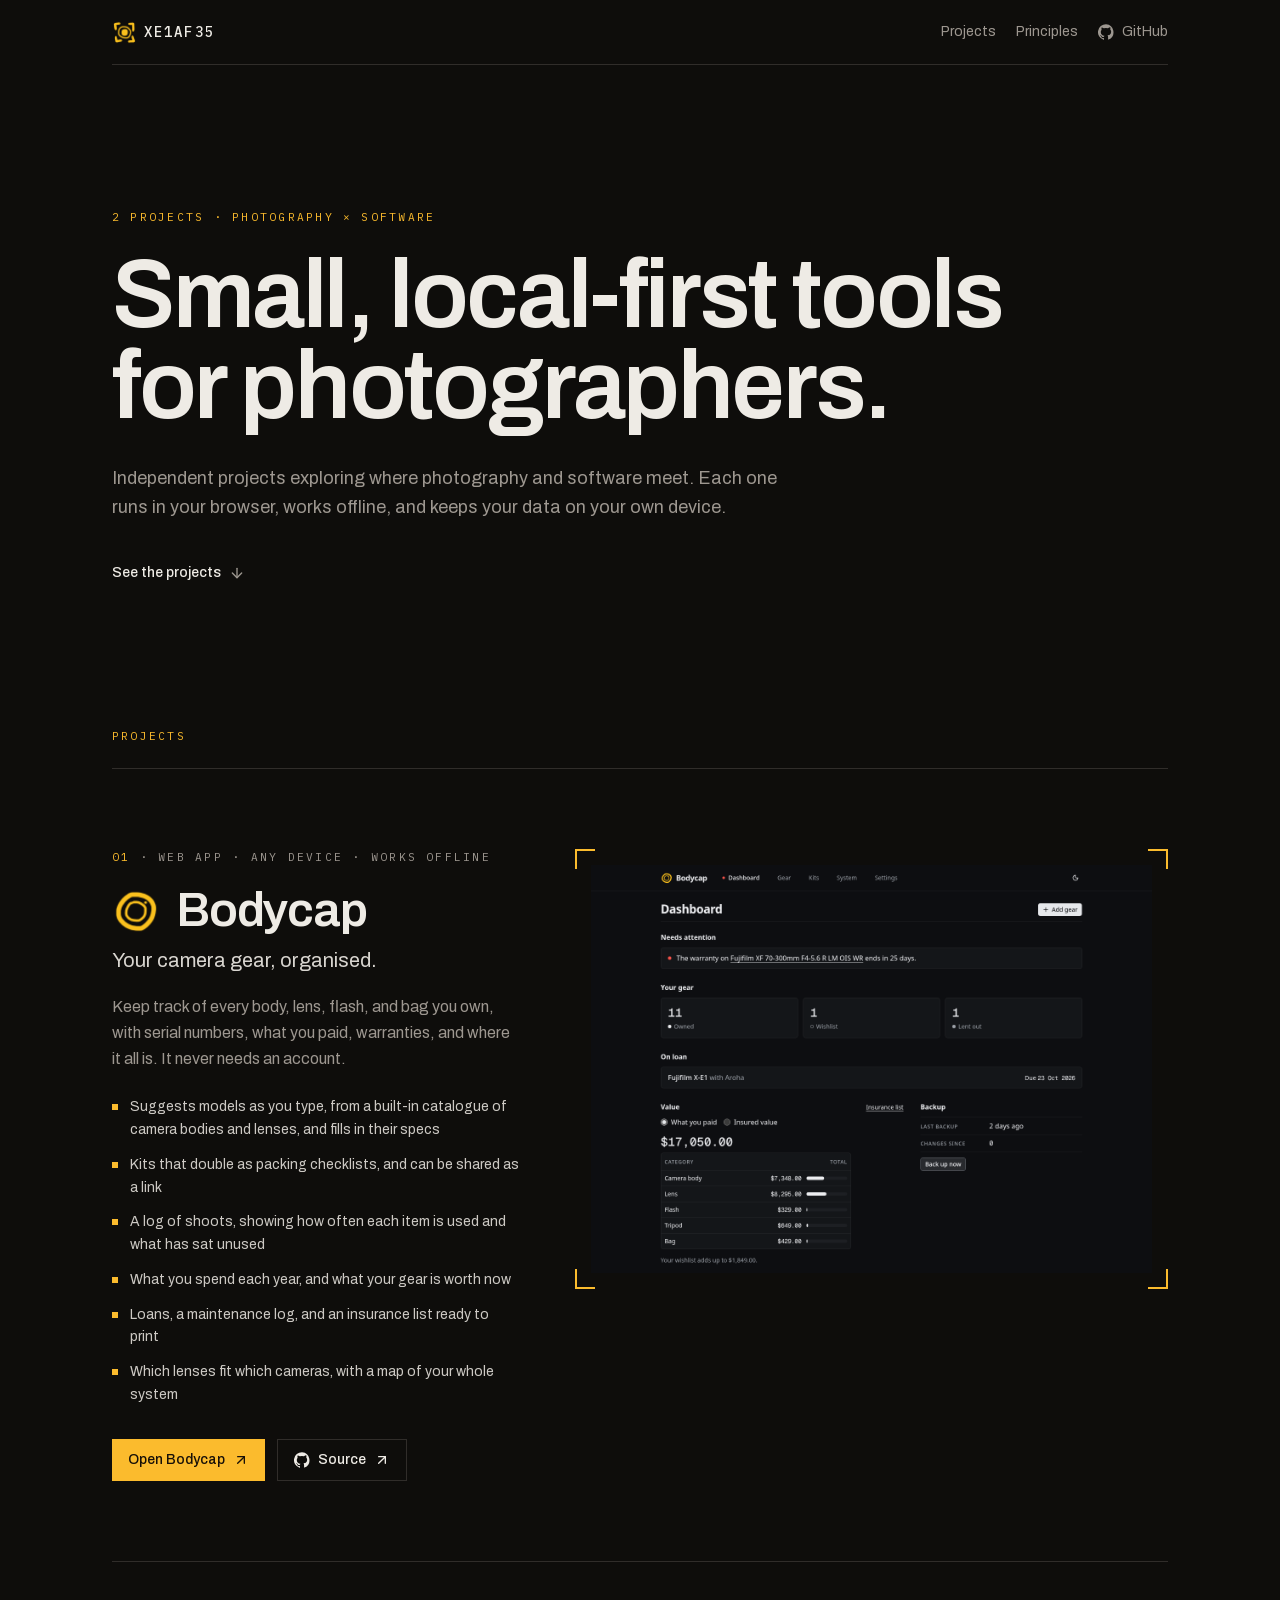
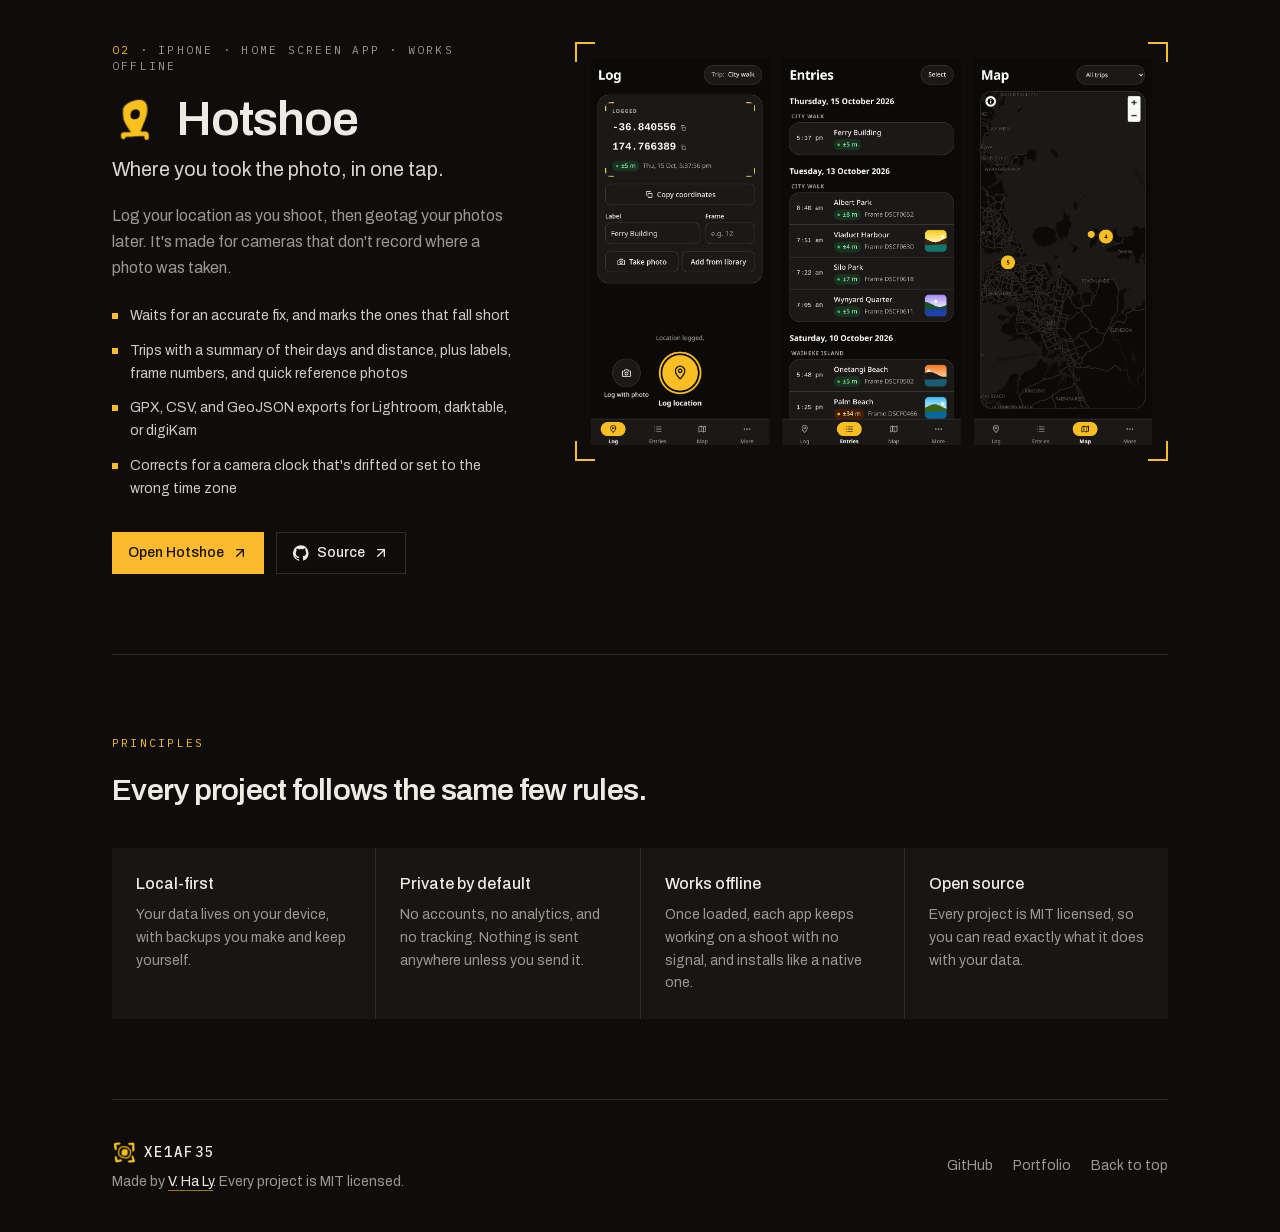
==== commit e65f3c37: "deploy: XE1AF35/xe1af35-site@377c0593a7f03acaaac12d3853cc3efbda2586eb" ====
--- a/index.html
+++ b/index.html
@@ -1 +1 @@
-<!DOCTYPE html><html lang="en-NZ" class="bg-background archivo_9443aef7-module__vKFuNW__variable ibm_plex_mono_28411002-module__cjC0Ca__variable"><head><meta charSet="utf-8"/><meta name="viewport" content="width=device-width, initial-scale=1"/><link rel="preload" href="/_next/static/media/75affa71d1e2f6a7-s.p.17-aodiw50953.woff2" as="font" crossorigin="" type="font/woff2"/><link rel="preload" href="/_next/static/media/99e609270109b47d-s.p.40sczeszzbjw1.woff2" as="font" crossorigin="" type="font/woff2"/><link rel="preload" href="/_next/static/media/effe91970fc4db64-s.p.0oace-s_gkfks.woff2" as="font" crossorigin="" type="font/woff2"/><link rel="preload" href="/icon.png" as="image"/><link rel="preload" href="/icons/bodycap.png" as="image"/><link rel="preload" href="/projects/bodycap.png" as="image"/><link rel="preload" href="/icons/hotshoe.png" as="image"/><link rel="stylesheet" href="/_next/static/chunks/2vepwp-okb9ir.css" data-precedence="next"/><link rel="preload" as="script" fetchPriority="low" href="/_next/static/chunks/068tv5jdpv59c.js"/><script src="/_next/static/chunks/0fp66e41x4xz5.js" async=""></script><script src="/_next/static/chunks/1pxn44xleb8o7.js" async=""></script><script src="/_next/static/chunks/turbopack-30o8ffguptx6-.js" async=""></script><script src="/_next/static/chunks/017i2_0_yuh4o.js" async=""></script><script src="/_next/static/chunks/14hf65ykvrs0z.js" async=""></script><meta name="theme-color" content="#0f0e0d"/><meta name="color-scheme" content="dark"/><title>XE1AF35: Small, local-first tools for photographers</title><meta name="description" content="Independent projects exploring where photography and software meet. Each one runs in your browser, works offline, and keeps your data on your own device."/><link rel="icon" href="/icon.png?icon.20_jeyolqkyei.png" sizes="100x100" type="image/png"/><link rel="apple-touch-icon" href="/apple-icon.png?apple-icon.3x8few6mnfmg3.png" sizes="180x180" type="image/png"/><meta name="next-size-adjust" content=""/><script src="/_next/static/chunks/0cz1d0mv5g_q7.js" noModule=""></script></head><body class="font-sans antialiased"><div hidden=""><!--$--><!--/$--></div><div id="top" class="mx-auto min-h-dvh w-full max-w-6xl px-4 sm:px-8 lg:px-12"><header class="flex items-center justify-between gap-4 border-b border-border py-5"><a href="#top" class="inline-flex items-center gap-2 font-mono text-sm font-medium tracking-[0.15em] text-foreground"><img src="/icon.png" alt="" width="24" height="24" class="size-6"/>XE1AF35</a><nav aria-label="Main" class="flex items-center gap-5 text-sm text-muted-foreground"><a href="#projects" class="transition-colors hover:text-foreground">Projects</a><a href="#principles" class="hidden transition-colors hover:text-foreground sm:inline">Principles</a><a href="https://github.com/XE1AF35" target="_blank" rel="noreferrer" class="inline-flex items-center gap-2 transition-colors hover:text-foreground"><svg viewBox="0 0 24 24" fill="currentColor" aria-hidden="true" class="size-4"><path d="M12 .3a12 12 0 0 0-3.8 23.4c.6.1.8-.3.8-.6v-2c-3.3.7-4-1.6-4-1.6-.6-1.4-1.4-1.8-1.4-1.8-1-.7.1-.7.1-.7 1.2.1 1.8 1.2 1.8 1.2 1 1.8 2.8 1.3 3.5 1 .1-.8.4-1.3.7-1.6-2.7-.3-5.5-1.3-5.5-6 0-1.2.5-2.3 1.3-3.1-.2-.4-.6-1.6 0-3.2 0 0 1-.3 3.4 1.2a11.5 11.5 0 0 1 6 0C17.3 4.7 18.3 5 18.3 5c.6 1.6.2 2.8.1 3.2.8.8 1.3 1.9 1.3 3.1 0 4.6-2.8 5.6-5.5 5.9.5.4.9 1.1.9 2.2v3.3c0 .3.2.7.8.6A12 12 0 0 0 12 .3"></path></svg><span class="sr-only sm:not-sr-only">GitHub</span></a></nav></header><main><section aria-labelledby="tagline" class="py-20 sm:py-28 lg:py-36"><p class="font-mono text-[0.7rem] uppercase tracking-[0.2em] text-primary">2<!-- --> projects · Photography × software</p><h1 id="tagline" class="mt-6 max-w-4xl text-balance text-5xl font-semibold leading-[0.95] tracking-tight sm:text-7xl lg:text-8xl">Small, local-first tools for photographers.</h1><p class="mt-8 max-w-2xl text-pretty text-lg leading-relaxed text-muted-foreground">Independent projects exploring where photography and software meet. Each one runs in your browser, works offline, and keeps your data on your own device.</p><a href="#projects" class="group mt-10 inline-flex items-center gap-2 text-sm font-medium text-foreground transition-colors hover:text-primary">See the projects<svg xmlns="http://www.w3.org/2000/svg" width="24" height="24" viewBox="0 0 24 24" fill="none" stroke="currentColor" stroke-width="2" stroke-linecap="round" stroke-linejoin="round" class="lucide lucide-arrow-down size-4 text-muted-foreground transition-transform duration-300 group-hover:translate-y-0.5 group-hover:text-primary" aria-hidden="true"><path d="M12 5v14"></path><path d="m19 12-7 7-7-7"></path></svg></a></section><section id="projects" aria-labelledby="projects-heading" class="scroll-mt-6"><h2 id="projects-heading" class="font-mono text-[0.7rem] uppercase tracking-[0.2em] pb-6 text-primary">Projects</h2><article aria-labelledby="bodycap" class="border-t border-border py-16 sm:py-20"><div class="grid grid-cols-1 gap-10 lg:grid-cols-12 lg:gap-14"><div class="min-w-0 lg:col-span-5"><p class="font-mono text-[0.7rem] uppercase tracking-[0.2em] text-muted-foreground"><span class="text-primary">01</span><span> · <!-- -->Web app</span><span> · <!-- -->Any device</span><span> · <!-- -->Works offline</span></p><h3 id="bodycap" class="mt-5 flex items-center gap-4 text-4xl font-semibold tracking-tight sm:text-5xl"><img src="/icons/bodycap.png" alt="" width="48" height="48" class="size-10 shrink-0 sm:size-12"/>Bodycap</h3><p class="mt-3 text-xl text-foreground/90">Your camera gear, organised.</p><p class="mt-5 text-pretty leading-relaxed text-muted-foreground">Keep track of every body, lens, flash, and bag you own, with serial numbers, what you paid, warranties, and where it all is. It never needs an account.</p><ul class="mt-6 space-y-3"><li class="flex gap-3 text-sm leading-relaxed text-foreground/85"><span class="mt-2 size-1.5 shrink-0 bg-primary" aria-hidden="true"></span>Kits that double as packing checklists, and can be shared as a link</li><li class="flex gap-3 text-sm leading-relaxed text-foreground/85"><span class="mt-2 size-1.5 shrink-0 bg-primary" aria-hidden="true"></span>Loans, a maintenance log, and an insurance list ready to print</li><li class="flex gap-3 text-sm leading-relaxed text-foreground/85"><span class="mt-2 size-1.5 shrink-0 bg-primary" aria-hidden="true"></span>Which lenses fit which cameras, with a map of your whole system</li><li class="flex gap-3 text-sm leading-relaxed text-foreground/85"><span class="mt-2 size-1.5 shrink-0 bg-primary" aria-hidden="true"></span>Backups you keep, and restores that show what a backup holds first</li></ul><div class="mt-8 flex flex-wrap gap-3"><a href="https://xe1af35.github.io/bodycap/" target="_blank" rel="noreferrer" class="group inline-flex items-center gap-2 px-4 py-2.5 text-sm font-medium transition-colors focus-visible:outline-2 focus-visible:outline-offset-2 focus-visible:outline-primary bg-primary text-primary-foreground hover:bg-primary/85">Open <!-- -->Bodycap<svg xmlns="http://www.w3.org/2000/svg" width="24" height="24" viewBox="0 0 24 24" fill="none" stroke="currentColor" stroke-width="2" stroke-linecap="round" stroke-linejoin="round" class="lucide lucide-arrow-up-right size-4 transition-transform duration-300 group-hover:-translate-y-0.5 group-hover:translate-x-0.5" aria-hidden="true"><path d="M7 7h10v10"></path><path d="M7 17 17 7"></path></svg></a><a href="https://github.com/XE1AF35/bodycap" target="_blank" rel="noreferrer" class="group inline-flex items-center gap-2 px-4 py-2.5 text-sm font-medium transition-colors focus-visible:outline-2 focus-visible:outline-offset-2 focus-visible:outline-primary border border-border text-foreground hover:border-primary hover:text-primary"><svg viewBox="0 0 24 24" fill="currentColor" aria-hidden="true" class="size-4"><path d="M12 .3a12 12 0 0 0-3.8 23.4c.6.1.8-.3.8-.6v-2c-3.3.7-4-1.6-4-1.6-.6-1.4-1.4-1.8-1.4-1.8-1-.7.1-.7.1-.7 1.2.1 1.8 1.2 1.8 1.2 1 1.8 2.8 1.3 3.5 1 .1-.8.4-1.3.7-1.6-2.7-.3-5.5-1.3-5.5-6 0-1.2.5-2.3 1.3-3.1-.2-.4-.6-1.6 0-3.2 0 0 1-.3 3.4 1.2a11.5 11.5 0 0 1 6 0C17.3 4.7 18.3 5 18.3 5c.6 1.6.2 2.8.1 3.2.8.8 1.3 1.9 1.3 3.1 0 4.6-2.8 5.6-5.5 5.9.5.4.9 1.1.9 2.2v3.3c0 .3.2.7.8.6A12 12 0 0 0 12 .3"></path></svg>Source<svg xmlns="http://www.w3.org/2000/svg" width="24" height="24" viewBox="0 0 24 24" fill="none" stroke="currentColor" stroke-width="2" stroke-linecap="round" stroke-linejoin="round" class="lucide lucide-arrow-up-right size-4 transition-transform duration-300 group-hover:-translate-y-0.5 group-hover:translate-x-0.5" aria-hidden="true"><path d="M7 7h10v10"></path><path d="M7 17 17 7"></path></svg></a></div></div><div class="min-w-0 lg:col-span-7"><a href="https://xe1af35.github.io/bodycap/" target="_blank" rel="noreferrer" class="viewfinder group block focus-visible:outline-2 focus-visible:outline-offset-4 focus-visible:outline-primary"><img src="/projects/bodycap.png" alt="The Bodycap dashboard, with a warranty running out, gear counts, a camera on loan, what the gear is worth by category, and backup status" width="1320" height="960" loading="eager" class="block h-auto w-full transition-opacity duration-300 group-hover:opacity-90"/><span class="sr-only">Open <!-- -->Bodycap</span></a></div></div></article><article aria-labelledby="hotshoe" class="border-t border-border py-16 sm:py-20"><div class="grid grid-cols-1 gap-10 lg:grid-cols-12 lg:gap-14"><div class="min-w-0 lg:col-span-5"><p class="font-mono text-[0.7rem] uppercase tracking-[0.2em] text-muted-foreground"><span class="text-primary">02</span><span> · <!-- -->iPhone</span><span> · <!-- -->Home Screen app</span><span> · <!-- -->Works offline</span></p><h3 id="hotshoe" class="mt-5 flex items-center gap-4 text-4xl font-semibold tracking-tight sm:text-5xl"><img src="/icons/hotshoe.png" alt="" width="48" height="48" class="size-10 shrink-0 sm:size-12"/>Hotshoe</h3><p class="mt-3 text-xl text-foreground/90">Where you took the photo, in one tap.</p><p class="mt-5 text-pretty leading-relaxed text-muted-foreground">Log your location as you shoot, then geotag your photos later. It&#x27;s made for cameras that don&#x27;t record where a photo was taken.</p><ul class="mt-6 space-y-3"><li class="flex gap-3 text-sm leading-relaxed text-foreground/85"><span class="mt-2 size-1.5 shrink-0 bg-primary" aria-hidden="true"></span>Waits for an accurate fix, and marks the ones that fall short</li><li class="flex gap-3 text-sm leading-relaxed text-foreground/85"><span class="mt-2 size-1.5 shrink-0 bg-primary" aria-hidden="true"></span>Trips, labels, frame numbers, and quick reference photos</li><li class="flex gap-3 text-sm leading-relaxed text-foreground/85"><span class="mt-2 size-1.5 shrink-0 bg-primary" aria-hidden="true"></span>GPX, CSV, and GeoJSON exports for Lightroom, darktable, or digiKam</li><li class="flex gap-3 text-sm leading-relaxed text-foreground/85"><span class="mt-2 size-1.5 shrink-0 bg-primary" aria-hidden="true"></span>Corrects for a camera clock that&#x27;s drifted or set to the wrong time zone</li></ul><div class="mt-8 flex flex-wrap gap-3"><a href="https://xe1af35.github.io/hotshoe/" target="_blank" rel="noreferrer" class="group inline-flex items-center gap-2 px-4 py-2.5 text-sm font-medium transition-colors focus-visible:outline-2 focus-visible:outline-offset-2 focus-visible:outline-primary bg-primary text-primary-foreground hover:bg-primary/85">Open <!-- -->Hotshoe<svg xmlns="http://www.w3.org/2000/svg" width="24" height="24" viewBox="0 0 24 24" fill="none" stroke="currentColor" stroke-width="2" stroke-linecap="round" stroke-linejoin="round" class="lucide lucide-arrow-up-right size-4 transition-transform duration-300 group-hover:-translate-y-0.5 group-hover:translate-x-0.5" aria-hidden="true"><path d="M7 7h10v10"></path><path d="M7 17 17 7"></path></svg></a><a href="https://github.com/XE1AF35/hotshoe" target="_blank" rel="noreferrer" class="group inline-flex items-center gap-2 px-4 py-2.5 text-sm font-medium transition-colors focus-visible:outline-2 focus-visible:outline-offset-2 focus-visible:outline-primary border border-border text-foreground hover:border-primary hover:text-primary"><svg viewBox="0 0 24 24" fill="currentColor" aria-hidden="true" class="size-4"><path d="M12 .3a12 12 0 0 0-3.8 23.4c.6.1.8-.3.8-.6v-2c-3.3.7-4-1.6-4-1.6-.6-1.4-1.4-1.8-1.4-1.8-1-.7.1-.7.1-.7 1.2.1 1.8 1.2 1.8 1.2 1 1.8 2.8 1.3 3.5 1 .1-.8.4-1.3.7-1.6-2.7-.3-5.5-1.3-5.5-6 0-1.2.5-2.3 1.3-3.1-.2-.4-.6-1.6 0-3.2 0 0 1-.3 3.4 1.2a11.5 11.5 0 0 1 6 0C17.3 4.7 18.3 5 18.3 5c.6 1.6.2 2.8.1 3.2.8.8 1.3 1.9 1.3 3.1 0 4.6-2.8 5.6-5.5 5.9.5.4.9 1.1.9 2.2v3.3c0 .3.2.7.8.6A12 12 0 0 0 12 .3"></path></svg>Source<svg xmlns="http://www.w3.org/2000/svg" width="24" height="24" viewBox="0 0 24 24" fill="none" stroke="currentColor" stroke-width="2" stroke-linecap="round" stroke-linejoin="round" class="lucide lucide-arrow-up-right size-4 transition-transform duration-300 group-hover:-translate-y-0.5 group-hover:translate-x-0.5" aria-hidden="true"><path d="M7 7h10v10"></path><path d="M7 17 17 7"></path></svg></a></div></div><div class="min-w-0 lg:col-span-7"><a href="https://xe1af35.github.io/hotshoe/" target="_blank" rel="noreferrer" class="viewfinder group block focus-visible:outline-2 focus-visible:outline-offset-4 focus-visible:outline-primary"><img src="/projects/hotshoe.png" alt="Hotshoe on a phone: a location just logged with its accuracy and a label, the entries grouped by day and trip with photo thumbnails, and a map of every entry" width="1899" height="1311" loading="lazy" class="block h-auto w-full transition-opacity duration-300 group-hover:opacity-90"/><span class="sr-only">Open <!-- -->Hotshoe</span></a></div></div></article></section><section id="principles" aria-labelledby="principles-heading" class="scroll-mt-6 border-t border-border py-16 sm:py-20"><h2 id="principles-heading" class="font-mono text-[0.7rem] uppercase tracking-[0.2em] text-primary">Principles</h2><p class="mt-5 max-w-2xl text-pretty text-2xl font-semibold tracking-tight sm:text-3xl">Every project follows the same few rules.</p><dl class="mt-10 grid gap-px bg-border sm:grid-cols-2 lg:grid-cols-4"><div class="bg-background p-6 sm:bg-card"><dt class="font-medium">Local-first</dt><dd class="mt-2 text-sm leading-relaxed text-muted-foreground">Your data lives on your device, with backups you make and keep yourself.</dd></div><div class="bg-background p-6 sm:bg-card"><dt class="font-medium">Private by default</dt><dd class="mt-2 text-sm leading-relaxed text-muted-foreground">No accounts, no analytics, and no tracking. Nothing is sent anywhere unless you send it.</dd></div><div class="bg-background p-6 sm:bg-card"><dt class="font-medium">Works offline</dt><dd class="mt-2 text-sm leading-relaxed text-muted-foreground">Once loaded, each app keeps working on a shoot with no signal, and installs like a native one.</dd></div><div class="bg-background p-6 sm:bg-card"><dt class="font-medium">Open source</dt><dd class="mt-2 text-sm leading-relaxed text-muted-foreground">Every project is MIT licensed, so you can read exactly what it does with your data.</dd></div></dl></section></main><footer class="flex flex-col gap-6 border-t border-border py-10 text-sm text-muted-foreground sm:flex-row sm:items-center sm:justify-between"><div class="space-y-2"><a href="#top" class="inline-flex items-center gap-2 font-mono text-sm font-medium tracking-[0.15em] text-foreground"><img src="/icon.png" alt="" width="24" height="24" class="size-6"/>XE1AF35</a><p>Made by<!-- --> <a href="https://havl-code.github.io" target="_blank" rel="noreferrer" class="text-foreground underline decoration-primary/60 underline-offset-4 transition-colors hover:text-primary">V. Ha Ly</a>. Every project is MIT licensed.</p></div><nav aria-label="Elsewhere" class="flex gap-5"><a href="https://github.com/XE1AF35" target="_blank" rel="noreferrer" class="transition-colors hover:text-foreground">GitHub</a><a href="https://havl-code.github.io" target="_blank" rel="noreferrer" class="transition-colors hover:text-foreground">Portfolio</a><a href="#top" class="transition-colors hover:text-foreground">Back to top</a></nav></footer></div><!--$--><!--/$--><script src="/_next/static/chunks/068tv5jdpv59c.js" id="_R_" async=""></script><script>(self.__next_f=self.__next_f||[]).push([0])</script><script>self.__next_f.push([1,"1:\"$Sreact.fragment\"\n2:I[27542,[\"/_next/static/chunks/017i2_0_yuh4o.js\"],\"default\"]\n3:I[1832,[\"/_next/static/chunks/017i2_0_yuh4o.js\"],\"default\"]\nb:I[47924,[\"/_next/static/chunks/017i2_0_yuh4o.js\"],\"default\",1]\n:HL[\"/_next/static/chunks/2vepwp-okb9ir.css\",\"style\"]\n:HL[\"/_next/static/media/75affa71d1e2f6a7-s.p.17-aodiw50953.woff2\",\"font\",{\"crossOrigin\":\"\",\"type\":\"font/woff2\"}]\n:HL[\"/_next/static/media/99e609270109b47d-s.p.40sczeszzbjw1.woff2\",\"font\",{\"crossOrigin\":\"\",\"type\":\"font/woff2\"}]\n:HL[\"/_next/static/media/effe91970fc4db64-s.p.0oace-s_gkfks.woff2\",\"font\",{\"crossOrigin\":\"\",\"type\":\"font/woff2\"}]\n:HL[\"/icon.png\",\"image\"]\n0:{\"P\":null,\"c\":[\"\",\"\"],\"q\":\"\",\"i\":false,\"f\":[[[\"\",{\"children\":[\"__PAGE__\",{},\"$undefined\",\"$undefined\",4608]},\"$undefined\",\"$undefined\",4624],[[\"$\",\"$1\",\"c\",{\"children\":[[[\"$\",\"link\",\"0\",{\"rel\":\"stylesheet\",\"href\":\"/_next/static/chunks/2vepwp-okb9ir.css\",\"precedence\":\"next\",\"crossOrigin\":\"$undefined\",\"nonce\":\"$undefined\"}],[\"$\",\"script\",\"script-0\",{\"src\":\"/_next/static/chunks/017i2_0_yuh4o.js\",\"async\":true,\"nonce\":\"$undefined\"}]],[\"$\",\"html\",null,{\"lang\":\"en-NZ\",\"className\":\"bg-background archivo_9443aef7-module__vKFuNW__variable ibm_plex_mono_28411002-module__cjC0Ca__variable\",\"children\":[\"$\",\"body\",null,{\"className\":\"font-sans antialiased\",\"children\":[\"$\",\"$L2\",null,{\"parallelRouterKey\":\"children\",\"error\":\"$undefined\",\"errorStyles\":\"$undefined\",\"errorScripts\":\"$undefined\",\"template\":[\"$\",\"$L3\",null,{}],\"templateStyles\":\"$undefined\",\"templateScripts\":\"$undefined\",\"notFound\":[[[\"$\",\"title\",null,{\"children\":\"404: This page could not be found.\"}],[\"$\",\"div\",null,{\"style\":{\"fontFamily\":\"system-ui,\\\"Segoe UI\\\",Roboto,Helvetica,Arial,sans-serif,\\\"Apple Color Emoji\\\",\\\"Segoe UI Emoji\\\"\",\"height\":\"100vh\",\"textAlign\":\"center\",\"display\":\"flex\",\"flexDirection\":\"column\",\"alignItems\":\"center\",\"justifyContent\":\"center\"},\"children\":[\"$\",\"div\",null,{\"children\":[[\"$\",\"style\",null,{\"dangerouslySetInnerHTML\":{\"__html\":\"body{color:#000;background:#fff;margin:0}.next-error-h1{border-right:1px solid rgba(0,0,0,.3)}@media (prefers-color-scheme:dark){body{color:#fff;background:#000}.next-error-h1{border-right:1px solid rgba(255,255,255,.3)}}\"}}],[\"$\",\"h1\",null,{\"className\":\"next-error-h1\",\"style\":{\"display\":\"inline-block\",\"margin\":\"0 20px 0 0\",\"padding\":\"0 23px 0 0\",\"fontSize\":24,\"fontWeight\":500,\"verticalAlign\":\"top\",\"lineHeight\":\"49px\"},\"children\":404}],[\"$\",\"div\",null,{\"style\":{\"display\":\"inline-block\"},\"children\":[\"$\",\"h2\",null,{\"style\":{\"fontSize\":14,\"fontWeight\":400,\"lineHeight\":\"49px\",\"margin\":0},\"children\":\"This page could not be found.\"}]}]]}]}]],[]],\"forbidden\":\"$undefined\",\"unauthorized\":\"$undefined\"}]}]}]]}],{\"children\":[[\"$\",\"$1\",\"c\",{\"children\":[[\"$\",\"div\",null,{\"id\":\"top\",\"className\":\"mx-auto min-h-dvh w-full max-w-6xl px-4 sm:px-8 lg:px-12\",\"children\":[[\"$\",\"header\",null,{\"className\":\"flex items-center justify-between gap-4 border-b border-border py-5\",\"children\":[[\"$\",\"a\",null,{\"href\":\"#top\",\"className\":\"inline-flex items-center gap-2 font-mono text-sm font-medium tracking-[0.15em] text-foreground\",\"children\":[[\"$\",\"img\",null,{\"src\":\"/icon.png\",\"alt\":\"\",\"width\":24,\"height\":24,\"className\":\"size-6\"}],\"XE1AF35\"]}],[\"$\",\"nav\",null,{\"aria-label\":\"Main\",\"className\":\"flex items-center gap-5 text-sm text-muted-foreground\",\"children\":[[\"$\",\"a\",null,{\"href\":\"#projects\",\"className\":\"transition-colors hover:text-foreground\",\"children\":\"Projects\"}],[\"$\",\"a\",null,{\"href\":\"#principles\",\"className\":\"hidden transition-colors hover:text-foreground sm:inline\",\"children\":\"Principles\"}],[\"$\",\"a\",null,{\"href\":\"https://github.com/XE1AF35\",\"target\":\"_blank\",\"rel\":\"noreferrer\",\"className\":\"inline-flex items-center gap-2 transition-colors hover:text-foreground\",\"children\":[[\"$\",\"svg\",null,{\"viewBox\":\"0 0 24 24\",\"fill\":\"currentColor\",\"aria-hidden\":\"true\",\"className\":\"size-4\",\"children\":[\"$\",\"path\",null,{\"d\":\"M12 .3a12 12 0 0 0-3.8 23.4c.6.1.8-.3.8-.6v-2c-3.3.7-4-1.6-4-1.6-.6-1.4-1.4-1.8-1.4-1.8-1-.7.1-.7.1-.7 1.2.1 1.8 1.2 1.8 1.2 1 1.8 2.8 1.3 3.5 1 .1-.8.4-1.3.7-1.6-2.7-.3-5.5-1.3-5.5-6 0-1.2.5-2.3 1.3-3.1-.2-.4-.6-1.6 0-3.2 0 0 1-.3 3.4 1.2a11.5 11.5 0 0 1 6 0C17.3 4.7 18.3 5 18.3 5c.6 1.6.2 2.8.1 3.2.8.8 1.3 1.9 1.3 3.1 0 4.6-2.8 5.6-5.5 5.9.5.4.9 1.1.9 2.2v3.3c0 .3.2.7.8.6A12 12 0 0 0 12 .3\"}]}],[\"$\",\"span\",null,{\"className\":\"sr-only sm:not-sr-only\",\"children\":\"GitHub\"}]]}]]}]]}],[\"$\",\"main\",null,{\"children\":[[\"$\",\"section\",null,{\"aria-labelledby\":\"tagline\",\"className\":\"py-20 sm:py-28 lg:py-36\",\"children\":[[\"$\",\"p\",null,{\"className\":\"font-mono text-[0.7rem] uppercase tracking-[0.2em] text-primary\",\"children\":[2,\" projects · Photography × software\"]}],[\"$\",\"h1\",null,{\"id\":\"tagline\",\"className\":\"mt-6 max-w-4xl text-balance text-5xl font-semibold leading-[0.95] tracking-tight sm:text-7xl lg:text-8xl\",\"children\":\"Small, local-first tools for photographers.\"}],[\"$\",\"p\",null,{\"className\":\"mt-8 max-w-2xl text-pretty text-lg leading-relaxed text-muted-foreground\",\"children\":\"Independent projects exploring where photography and software meet. Each one runs in your browser, works offline, and keeps your data on your own device.\"}],\"$L4\"]}],\"$L5\",\"$L6\"]}],\"$L7\"]}],[\"$L8\"],\"$L9\"]}],{},null,false,null]},null,false,null],\"$La\",false]],\"m\":\"$undefined\",\"G\":[\"$b\",[\"$Lc\"]],\"S\":true,\"h\":null,\"r\":\"$undefined\",\"s\":\"$undefined\",\"a\":\"$undefined\",\"l\":\"$undefined\",\"p\":\"$undefined\",\"d\":\"$undefined\",\"b\":\"GDo7hRP4S-mDTTOnLafBc\"}\nd:I[39612,[\"/_next/static/chunks/017i2_0_yuh4o.js\",\"/_next/static/chunks/14hf65ykvrs0z.js\"],\"default\"]\n12:I[88889,[\"/_next/static/chunks/017i2_0_yuh4o.js\"],\"OutletBoundary\"]\n13:\"$Sreact.suspense\"\n15:I[88889,[\"/_next/static/chunks/017i2_0_yuh4o.js\"],\"ViewportBoundary\"]\n17:I[88889,[\"/_next/static/chunks/017i2_0_yuh4o.js\"],\"MetadataBoundary\"]\n:HL[\"/icons/bodycap.png\",\"image\"]\n4:[\"$\",\"a\",null,{\"href\":\"#projects\",\"className\":\"group mt-10 inline-flex items-center gap-2 text-sm font-medium text-foreground transition-colors hover:text-primary\",\"children\":[\"See the projects\",[\"$\",\"$Ld\",null,{\"ref\":\"$undefined\",\"icon\":{\"name\":\"arrow-down\",\"size\":24,\"node\":[[\"path\",{\"d\":\"M12 5v14\",\"key\":\"s699le\"}],[\"path\",{\"d\":\"m19 12-7 7-7-7\",\"key\":\"1idqje\"}]]},\"className\":\"size-4 text-muted-foreground transition-transform duration-300 group-hover:translate-y-0.5 group-hover:text-primary\",\"aria-hidden\":\"true\"}]]}]\n5:[\"$\",\"section\",null,{\"id\":\"projects\",\"aria-labelledby\":\"projects-heading\",\"className\":\"scroll-mt-6\",\"children\":[[\"$\",\"h2\",null,{\"id\":\"projects-heading\",\"className\":\"font-mono text-[0.7rem] uppercase tracking-[0.2em] pb-6 text-primary\",\"children\":\"Projects\"}],[[\"$\",\"article\",\"Bodycap\",{\"aria-labelledby\":\"bodycap\",\"className\":\"border-t border-border py-16 sm:py-20\",\"children\":[\"$\",\"div\",null,{\"className\":\"grid grid-cols-1 gap-10 lg:grid-cols-12 lg:gap-14\",\"children\":[[\"$\",\"div\",null,{\"className\":\"min-w-0 lg:col-span-5\",\"children\":[[\"$\",\"p\",null,{\"className\":\"font-mono text-[0.7rem] uppercase tracking-[0.2em] text-muted-foreground\",\"children\":[[\"$\",\"span\",null,{\"className\":\"text-primary\",\"children\":\"01\"}],[[\"$\",\"span\",\"Web app\",{\"children\":[\" · \",\"Web app\"]}],[\"$\",\"span\",\"Any device\",{\"children\":[\" · \",\"Any device\"]}],[\"$\",\"span\",\"Works offline\",{\"children\":[\" · \",\"Works offline\"]}]]]}],[\"$\",\"h3\",null,{\"id\":\"bodycap\",\"className\":\"mt-5 flex items-center gap-4 text-4xl font-semibold tracking-tight sm:text-5xl\",\"children\":[[\"$\",\"img\",null,{\"src\":\"/icons/bodycap.png\",\"alt\":\"\",\"width\":48,\"height\":48,\"className\":\"size-10 shrink-0 sm:size-12\"}],\"Bodycap\"]}],[\"$\",\"p\",null,{\"className\":\"mt-3 text-xl text-foreground/90\",\"children\":\"Your camera gear, organised.\"}],[\"$\",\"p\",null,{\"className\":\"mt-5 text-pretty leading-relaxed text-muted-foreground\",\"children\":\"Keep track of every body, lens, flash, and bag you own, with serial numbers, what you paid, warranties, and where it all is. It never needs an account.\"}],[\"$\",\"ul\",null,{\"className\":\"mt-6 space-y-3\",\"children\":[[\"$\",\"li\",\"Kits that double as packing checklists, and can be shared as a link\",{\"className\":\"flex gap-3 text-sm leading-relaxed text-foreground/85\",\"children\":[[\"$\",\"span\",null,{\"className\":\"mt-2 size-1.5 shrink-0 bg-primary\",\"aria-hidden\":\"true\"}],\"Kits that double as packing checklists, and can be shared as a link\"]}],[\"$\",\"li\",\"Loans, a maintenance log, and an insurance list ready to print\",{\"className\":\"flex gap-3 text-sm leading-relaxed text-foreground/85\",\"children\":[[\"$\",\"span\",null,{\"className\":\"mt-2 size-1.5 shrink-0 bg-primary\",\"aria-hidden\":\"true\"}],\"Loans, a maintenance log, and an insurance list ready to print\"]}],[\"$\",\"li\",\"Which lenses fit which cameras, with a map of your whole system\",{\"className\":\"flex gap-3 text-sm leading-relaxed text-foreground/85\",\"children\":[[\"$\",\"span\",null,{\"className\":\"mt-2 size-1.5 shrink-0 bg-primary\",\"aria-hidden\":\"true\"}],\"Which lenses fit which cameras, with a map of your whole system\"]}],[\"$\",\"li\",\"Backups you keep, and restores that show what a backup holds first\",{\"className\":\"flex gap-3 text-sm leading-relaxed text-foreground/85\",\"children\":[[\"$\",\"span\",null,{\"className\":\"mt-2 size-1.5 shrink-0 bg-primary\",\"aria-hidden\":\"true\"}],\"Backups you keep, and restores that show what a backup holds first\"]}]]}],[\"$\",\"div\",null,{\"className\":\"mt-8 flex flex-wrap gap-3\",\"children\":[[\"$\",\"a\",null,{\"href\":\"https://xe1af35.github.io/bodycap/\",\"target\":\"_blank\",\"rel\":\"noreferrer\",\"className\":\"group inline-flex items-center gap-2 px-4 py-2.5 text-sm font-medium transition-colors focus-visible:outline-2 focus-visible:outline-offset-2 focus-visible:outline-primary bg-primary text-primary-foreground hover:bg-primary/85\",\"children\":[[\"Open \",\"Bodycap\"],[\"$\",\"$Ld\",null,{\"ref\":\"$undefined\",\"icon\":{\"name\":\"arrow-up-right\",\"size\":24,\"node\":[[\"path\",{\"d\":\"M7 7h10v10\",\"key\":\"1tivn9\"}],[\"path\",{\"d\":\"M7 17 17 7\",\"key\":\"1vkiza\"}]]},\"className\":\"size-4 transition-transform duration-300 group-hover:-translate-y-0.5 group-hover:translate-x-0.5\",\"aria-hidden\":\"true\"}]]}],[\"$\",\"a\",null,{\"href\":\"https://github.com/XE1AF35/bodycap\",\"target\":\"_blank\",\"rel\":\"noreferrer\",\"className\":\"group inline-flex items-center gap-2 px-4 py-2.5 text-sm font-medium transition-colors focus-visible:outline-2 focus-visible:outline-offset-2 focus-visible:outline-primary border border-border text-foreground hover:border-primary hover:text-primary\",\"children\":[[\"$Le\",\"Source\"],\"$Lf\"]}]]}]]}],\"$L10\"]}]}],\"$L11\"]]}]\n6:[\"$\",\"section\",null,{\"id\":\"principles\",\"aria-labelledby\":\"principles-heading\",\"className\":\"scroll-mt-6 border-t border-border py-16 sm:py-20\",\"children\":[[\"$\",\"h2\",null,{\"id\":\"principles-heading\",\"className\":\"font-mono text-[0.7rem] uppercase tracking-[0.2em] text-primary\",\"children\":\"Principles\"}],[\"$\",\"p\",null,{\"className\":\"mt-5 max-w-2xl text-pretty text-2xl font-semibold tracking-tight sm:text-3xl\",\"children\":\"Every project follows the same few rules.\"}],[\"$\",\"dl\",null,{\"className\":\"mt-10 grid gap-px bg-border sm:grid-cols-2 lg:grid-cols-4\",\"children\":[[\"$\",\"div\",\"Local-first\",{\"className\":\"bg-background p-6 sm:bg-card\",\"children\":[[\"$\",\"dt\",null,{\"className\":\"font-medium\",\"children\":\"Local-first\"}],[\"$\",\"dd\",null,{\"className\":\"mt-2 text-sm leading-relaxed text-muted-foreground\",\"children\":\"Your data lives on your device, with backups you make and keep yourself.\"}]]}],[\"$\",\"div\",\"Private by default\",{\"className\":\"bg-background p-6 sm:bg-card\",\"children\":[[\"$\",\"dt\",null,{\"className\":\"font-medium\",\"children\":\"Private by default\"}],[\"$\",\"dd\",null,{\"className\":\"mt-2 text-sm leading-relaxed text-muted-foreground\",\"children\":\"No accounts, no analytics, and no tracking. Nothing is sent anywhere unless you send it.\"}]]}],[\"$\",\"div\",\"Works offline\",{\"className\":\"bg-background p-6 sm:bg-card\",\"children\":[[\"$\",\"dt\",null,{\"className\":\"font-medium\",\"children\":\"Works offline\"}],[\"$\",\"dd\",null,{\"className\":\"mt-2 text-sm leading-relaxed text-muted-foreground\",\"children\":\"Once loaded, each app keeps working on a shoot with no signal, and installs like a native one.\"}]]}],[\"$\",\"div\",\"Open source\",{\"className\":\"bg-background p-6 sm:bg-card\",\"children\":[[\"$\",\"dt\",null,{\"className\":\"font-medium\",\"children\":\"Open source\"}],[\"$\",\"dd\",null,{\"className\":\"mt-2 text-sm leading-relaxed text-muted-foreground\",\"children\":\"Every project is MIT licensed, so you can read exactly what it does with your data.\"}]]}]]}]]}]\n7:[\"$\",\"footer\",null,{\"className\":\"flex flex-col gap-6 border-t border-border py-10 text-sm text-muted-foreground sm:flex-row sm:items-center sm:justify-between\",\"children\":[[\"$\",\"div\",null,{\"className\":\"space-y-2\",\"children\":[[\"$\",\"a\",null,{\"href\":\"#top\",\"className\":\"inline-flex items-center gap-2 font-mono text-sm font-medium tracking-[0.15em] text-foreground\",\"children\":[[\"$\",\"img\",null,{\"src\":\"/icon.png\",\"alt\":\"\",\"width\":24,\"height\":24,\"className\":\"size-6\"}],\"XE1AF35\"]}],[\"$\",\"p\",null,{\"children\":[\"Made by\",\" \",[\"$\",\"a\",null,{\"href\":\"https://havl-code.github.io\",\"target\":\"_blank\",\"rel\":\"noreferrer\",\"className\":\"text-foreground underline decoration-primary/60 underline-offset-4 transition-colors hover:text-primary\",\"children\":\"V. Ha Ly\"}],\". Every project is MIT licensed.\"]}]]}],[\"$\",\"nav\",null,{\"aria-label\":\"Elsewhere\",\"className\":\"flex gap-5\",\"children\":[[\"$\",\"a\",null,{\"href\":\"https://github.com/XE1AF35\",\"target\":\"_blank\",\"rel\":\"noreferrer\",\"className\":\"transition-colors hover:text-foreground\",\"children\":\"GitHub\"}],[\"$\",\"a\",null,{\"href\":\"https://havl-code.github.io\",\"target\":\"_blank\",\"rel\":\"noreferrer\",\"className\":\"transition-colors hover:text-foreground\",\"children\":\"Portfolio\"}],[\"$\",\"a\",null,{\"href\":\"#top\",\"className\":\"transition-colors hover:text-foreground\",\"children\":\"Back to top\"}]]}]]}]\n8:[\"$\",\"script\",\"script-0\",{\"src\":\"/_next/static/chunks/14hf65ykvrs0z.js\",\"async\":true,\"nonce\":\"$undefined\"}]\n9:[\"$\",\"$L12\",null,{\"children\":[\"$\",\"$13\",null,{\"name\":\"Next.MetadataOutlet\",\"children\":\"$@14\"}]}]\na:[\"$\",\"$1\",\"h\",{\"children\":[null,[\"$\",\"$L15\",null,{\"children\":\"$L16\"}],[\"$\",\"div\",null,{\"hidden\":true,\"children\":[\"$\",\"$L17\",null,{\"children\":[\"$\",\"$13\",null,{\"name\":\"Next.Metadata\",\"children\":\"$L18\"}]}]}],[\"$\",\"meta\",null,{\"name\":\"next-size-adjust\",\"content\":\"\"}]]}]\nc:[\"$\",\"link\",\"0\",{\"rel\":\"stylesheet\",\"href\":\"/_next/static/chunks/2vepwp-okb9ir.css\",\"precedence\":\"next\",\"crossOrigin\":\"$undefined\",\"nonce\":\"$undefined\"}]\n:HL[\"/projects/bodycap.png\",\"image\"]\n:HL[\"/icons/hotshoe.png\",\"image\"]\ne:[\"$\",\"svg\",null,{\"viewBox\":\"0 0 24 24\",\"fill\":\"currentColor\",\"aria-hidden\":\"true\",\"className\":\"size-4\",\"children\":[\"$\",\"path\",null,{\"d\":\"M12 .3a12 12 0 0 0-3.8 23.4c.6.1.8-.3.8-.6v-2c-3.3.7-4-1.6-4-1.6-.6-1.4-1.4-1.8-1.4-1.8-1-.7.1-.7.1-.7 1.2.1 1.8 1.2 1.8 1.2 1 1.8 2.8 1.3 3.5 1 .1-.8.4-1.3.7-1.6-2.7-.3-5.5-1.3-5.5-6 0-1.2.5-2.3 1.3-3.1-.2-.4-.6-1.6 0-3.2 0 0 1-.3 3.4 1.2a11.5 11.5 0 0 1 6 0C17.3 4.7 18.3 5 18.3 5c.6 1.6.2 2.8.1 3.2.8.8 1.3 1.9 1.3 3.1 0 4.6-2.8 5.6-5.5 5.9.5.4.9 1.1.9 2.2v3.3c0 .3.2.7.8.6A12 12 0 0 0 12 .3\"}]}]\nf:[\"$\",\"$Ld\",null,{\"ref\":\"$undefined\",\"icon\":\"$5:props:children:1:0:props:children:props:children:0:props:children:5:props:children:0:props:children:1:props:icon\",\"className\":\"size-4 transition-transform duration-300 group-hover:-translate-y-0.5 group-hover:translate-x-0.5\",\"aria-hidden\":\"true\"}]\n10:[\"$\",\"div\",null,{\"className\":\"min-w-0 lg:col-span-7\",\"children\":[\"$\",\"a\",null,{\"href\":\"https://xe1af35.github.io/bodycap/\",\"target\":\"_blank\",\"rel\":\"noreferrer\",\"className\":\"viewfinder group block focus-visible:outline-2 focus-visible:outline-offset-4 focus-visible:outline-primary\",\"children\":[[\"$\",\"img\",null,{\"src\":\"/projects/bodycap.png\",\"alt\":\"The Bodycap dashboard, with a warranty running out, gear counts, a camera on loan, what the gear is worth by category, and backup status\",\"width\":1320,\"height\":960,\"loading\":\"eager\",\"className\":\"block h-auto w-full transition-opacity duration-300 group-hover:opacity-90\"}],[\"$\",\"span\",null,{\"className\":\"sr-only\",\"children\":[\"Open \",\"Bodycap\"]}]]}]}]\n11:[\"$\",\"article\",\"Hotshoe\",{\"aria-labelledby\":\"hotshoe\",\"className\":\"border-t border-border py-16 sm:py-20\",\"children\":[\"$\",\"div\",null,{\"className\":\"grid grid-cols-1 gap-10 lg:grid-cols-12 lg:gap-14\",\"children\":[[\"$\",\"div\",null,{\"className\":\"min-w-0 lg:col-span-5\",\"children\":[[\"$\",\"p\",null,{\"className\":\"font-mono text-[0.7rem] uppercase tracking-[0.2em] text-muted-foreground\",\"children\":[[\"$\",\"span\",null,{\"className\":\"text-primary\",\"children\":\"02\"}],[[\"$\",\"span\",\"iPhone\",{\"children\":[\" · \",\"iPhone\"]}],[\"$\",\"span\",\"Home Screen app\",{\"children\":[\" · \",\"Home Screen app\"]}],[\"$\",\"span\",\"Works offline\",{\"children\":[\" · \",\"Works offline\"]}]]]}],[\"$\",\"h3\",null,{\"id\":\"hotshoe\",\"className\":\"mt-5 flex items-center gap-4 text-4xl font-semibold tracking-tight sm:text-5xl\",\"children\":[[\"$\",\"img\",null,{\"src\":\"/icons/hotshoe.png\",\"alt\":\"\",\"width\":48,\"height\":48,\"className\":\"size-10 shrink-0 sm:size-12\"}],\"Hotshoe\"]}],[\"$\",\"p\",null,{\"className\":\"mt-3 text-xl text-foreground/90\",\"children\":\"Where you took the photo, in one tap.\"}],[\"$\",\"p\",null,{\"className\":\"mt-5 text-pretty leading-relaxed text-muted-foreground\",\"children\":\"Log your location as you shoot, then geotag your photos later. It's made for cameras that don't record where a photo was taken.\"}],[\"$\",\"ul\",null,{\"className\":\"mt-6 space-y-3\",\"children\":[[\"$\",\"li\",\"Waits for an accurate fix, and marks the ones that fall short\",{\"className\":\"flex gap-3 text-sm leading-relaxed text-foreground/85\",\"children\":[[\"$\",\"span\",null,{\"className\":\"mt-2 size-1.5 shrink-0 bg-primary\",\"aria-hidden\":\"true\"}],\"Waits for an accurate fix, and marks the ones that fall short\"]}],[\"$\",\"li\",\"Trips, labels, frame numbers, and quick reference photos\",{\"className\":\"flex gap-3 text-sm leading-relaxed text-foreground/85\",\"children\":[[\"$\",\"span\",null,{\"className\":\"mt-2 size-1.5 shrink-0 bg-primary\",\"aria-hidden\":\"true\"}],\"Trips, labels, frame numbers, and quick reference photos\"]}],[\"$\",\"li\",\"GPX, CSV, and GeoJSON exports for Lightroom, darktable, or digiKam\",{\"className\":\"flex gap-3 text-sm leading-relaxed text-foreground/85\",\"children\":[[\"$\",\"span\",null,{\"className\":\"mt-2 size-1.5 shrink-0 bg-primary\",\"aria-hidden\":\"true\"}],\"GPX, CSV, and GeoJSON exports for Lightroom, darktable, or digiKam\"]}],[\"$\",\"li\",\"Corrects for a camera clock that's drifted or set to the wrong time zone\",{\"className\":\"flex gap-3 text-sm leading-relaxed text-foreground/85\",\"children\":[[\"$\",\"span\",null,{\"className\":\"mt-2 size-1.5 shrink-0 bg-primary\",\"aria-hidden\":\"true\"}],\"Corrects for a camera clock that's drifted or set to the wrong time zone\"]}]]}],[\"$\",\"div\",null,{\"className\":\"mt-8 flex flex-wrap gap-3\",\"children\":[[\"$\",\"a\",null,{\"href\":\"https://xe1af35.github.io/hotshoe/\",\"target\":\"_blank\",\"rel\":\"noreferrer\",\"className\":\"group inline-flex items-center gap-2 px-4 py-2.5 text-sm font-medium transition-colors focus-visible:outline-2 focus-visible:outline-offset-2 focus-visible:outline-primary bg-primary text-primary-foreground hover:bg-primary/85\",\"children\":[[\"Open \",\"Hotshoe\"],[\"$\",\"$Ld\",null,{\"ref\":\"$undefined\",\"icon\":\"$5:props:children:1:0:props:children:props:children:0:props:children:5:props:children:0:props:children:1:props:icon\",\"className\":\"size-4 transition-transform duration-300 group-hover:-translate-y-0.5 group-hover:translate-x-0.5\",\"aria-hidden\":\"true\"}]]}],[\"$\",\"a\",null,{\"href\":\"https://github.com/XE1AF35/hotshoe\",\"target\":\"_blank\",\"rel\":\"noreferrer\",\"className\":\"group inline-flex items-center gap-2 px-4 py-2.5 text-sm font-medium transition-colors focus-visible:outline-2 focus-visible:outline-offset-2 focus-visible:outline-primary border border-border text-foreground hover:border-primary hover:text-primary\",\"children\":[[[\"$\",\"svg\",null,{\"viewBox\":\"0 0 24 24\",\"fill\":\"currentColor\",\"aria-hidden\":\"true\",\"className\":\"size-4\",\"children\":[\"$\",\"path\",null,{\"d\":\"M12 .3a12 12 0 0 0-3.8 23.4c.6.1.8-.3.8-.6v-2c-3.3.7-4-1.6-4-1.6-.6-1.4-1.4-1.8-1.4-1.8-1-.7.1-.7.1-.7 1.2.1 1.8 1.2 1.8 1.2 1 1.8 2.8 1.3 3.5 1 .1-.8.4-1.3.7-1.6-2.7-.3-5.5-1.3-5.5-6 0-1.2.5-2.3 1.3-3.1-.2-.4-.6-1.6 0-3.2 0 0 1-.3 3.4 1.2a11.5 11.5 0 0 1 6 0C17.3 4.7 18.3 5 18.3 5c.6 1.6.2 2.8.1 3.2.8.8 1.3 1.9 1.3 3.1 0 4.6-2.8 5.6-5.5 5.9.5.4.9 1.1.9 2.2v3.3c0 .3.2.7.8.6A12 12 0 0 0 12 .3\"}]}],\"Source\"],\"$L19\"]}]]}]]}],\"$L1a\"]}]}]\n19:[\"$\",\"$Ld\",null,{\"ref\":\"$undefined\",\"icon\":\"$5:props:children:1:0:props:children:props:children:0:props:children:5:props:children:0:props:children:1:props:icon\",\"className\":\"size-4 transition-transform duration-300 group-hover:-translate-y-0.5 group-hover:translate-x-0.5\",\"aria-hidden\":\"true\"}]\n1a:[\"$\",\"div\",null,{\"className\":\"min-w-0 lg:col-span-7\",\"children\":[\"$\",\"a\",null,{\"href\":\"https://xe1af35.github.io/hotshoe/\",\"target\":\"_blank\",\"rel\":\"noreferrer\",\"className\":\"viewfinder group block focus-visible:outline-2 focus-visible:outline-offset-4 focus-visible:outline-primary\",\"children\":[[\"$\",\"img\",null,{\"src\":\"/projects/hotshoe.png\",\"alt\":\"Hotshoe on a phone: a location just logged with its accuracy and a label, the entries grouped by day and trip with photo thumbnails, and a map of every entry\",\"width\":1899,\"height\":1311,\"loading\":\"lazy\",\"className\":\"block h-auto w-full transition-opacity duration-300 group-hover:opacity-90\"}],[\"$\",\"span\",null,{\"className\":\"sr-only\",\"children\":[\"Open \",\"Hotshoe\"]}]]}]}]\n16:[[\"$\",\"meta\",\"0\",{\"charSet\":\"utf-8\"}],[\"$\",\"meta\",\"1\",{\"name\":\"viewport\",\"content\":\"width=device-width, initial-scale=1\"}],[\"$\",\"meta\",\"2\",{\"name\":\"theme-color\",\"content\":\"#0f0e0d\"}],[\"$\",\"meta\",\"3\",{\"name\":\"color-scheme\",\"content\":\"dark\"}]]\n1b:I[87459,[\"/_next/static/chunks/017i2_0_yuh4o.js\"],\"IconMark\"]\n14:null\n18:[[\"$\",\"title\",\"0\",{\"children\":\"XE1AF35: Small, local-first tools for photographers\"}],[\"$\",\"meta\",\"1\",{\"name\":\"description\",\"content\":\"Independent projects exploring where photography and software meet. Each one runs in your browser, works offline, and keeps your data on your own device.\"}],[\"$\",\"link\",\"2\",{\"rel\":\"icon\",\"href\":\"/icon.png?icon.20_jeyolqkyei.png\",\"sizes\":\"100x100\",\"type\":\"image/png\"}],[\"$\",\"link\",\"3\",{\"rel\":\"apple-touch-icon\",\"href\":\"/apple-icon.png?apple-icon.3x8few6mnfmg3.png\",\"sizes\":\"180x180\",\"type\":\"image/png\"}],[\"$\",\"$L1b\",\"4\",{}]]\n"])</script></body></html>+<!DOCTYPE html><html lang="en-NZ" class="bg-background archivo_9443aef7-module__vKFuNW__variable ibm_plex_mono_28411002-module__cjC0Ca__variable"><head><meta charSet="utf-8"/><meta name="viewport" content="width=device-width, initial-scale=1"/><link rel="preload" href="/_next/static/media/75affa71d1e2f6a7-s.p.17-aodiw50953.woff2" as="font" crossorigin="" type="font/woff2"/><link rel="preload" href="/_next/static/media/99e609270109b47d-s.p.40sczeszzbjw1.woff2" as="font" crossorigin="" type="font/woff2"/><link rel="preload" href="/_next/static/media/effe91970fc4db64-s.p.0oace-s_gkfks.woff2" as="font" crossorigin="" type="font/woff2"/><link rel="preload" href="/icon.png?v=8499e28e8b" as="image"/><link rel="preload" href="/icons/bodycap.png?v=07305f9832" as="image"/><link rel="preload" href="/projects/bodycap.png?v=59fda9c60c" as="image"/><link rel="preload" href="/icons/hotshoe.png?v=82505950b6" as="image"/><link rel="stylesheet" href="/_next/static/chunks/3-f-w91wsp8zu.css" data-precedence="next"/><link rel="preload" as="script" fetchPriority="low" href="/_next/static/chunks/068tv5jdpv59c.js"/><script src="/_next/static/chunks/0fp66e41x4xz5.js" async=""></script><script src="/_next/static/chunks/1pxn44xleb8o7.js" async=""></script><script src="/_next/static/chunks/turbopack-30o8ffguptx6-.js" async=""></script><script src="/_next/static/chunks/017i2_0_yuh4o.js" async=""></script><script src="/_next/static/chunks/14hf65ykvrs0z.js" async=""></script><meta name="theme-color" content="#0f0e0d"/><meta name="color-scheme" content="dark"/><title>XE1AF35: Small, local-first tools for photographers</title><meta name="description" content="Independent projects exploring where photography and software meet. Each one runs in your browser, works offline, and keeps your data on your own device."/><link rel="icon" href="/icon.png?icon.20_jeyolqkyei.png" sizes="100x100" type="image/png"/><link rel="apple-touch-icon" href="/apple-icon.png?apple-icon.3x8few6mnfmg3.png" sizes="180x180" type="image/png"/><meta name="next-size-adjust" content=""/><script src="/_next/static/chunks/0cz1d0mv5g_q7.js" noModule=""></script></head><body class="font-sans antialiased"><div hidden=""><!--$--><!--/$--></div><div id="top" class="mx-auto min-h-dvh w-full max-w-6xl px-4 sm:px-8 lg:px-12"><header class="flex items-center justify-between gap-4 border-b border-border py-5"><a href="#top" class="inline-flex items-center gap-2 font-mono text-sm font-medium tracking-[0.15em] text-foreground"><img src="/icon.png?v=8499e28e8b" alt="" width="24" height="24" class="size-6"/>XE1AF35</a><nav aria-label="Main" class="flex items-center gap-5 text-sm text-muted-foreground"><a href="#projects" class="transition-colors hover:text-foreground">Projects</a><a href="#principles" class="hidden transition-colors hover:text-foreground sm:inline">Principles</a><a href="https://github.com/XE1AF35" target="_blank" rel="noreferrer" class="inline-flex items-center gap-2 transition-colors hover:text-foreground"><svg viewBox="0 0 24 24" fill="currentColor" aria-hidden="true" class="size-4"><path d="M12 .3a12 12 0 0 0-3.8 23.4c.6.1.8-.3.8-.6v-2c-3.3.7-4-1.6-4-1.6-.6-1.4-1.4-1.8-1.4-1.8-1-.7.1-.7.1-.7 1.2.1 1.8 1.2 1.8 1.2 1 1.8 2.8 1.3 3.5 1 .1-.8.4-1.3.7-1.6-2.7-.3-5.5-1.3-5.5-6 0-1.2.5-2.3 1.3-3.1-.2-.4-.6-1.6 0-3.2 0 0 1-.3 3.4 1.2a11.5 11.5 0 0 1 6 0C17.3 4.7 18.3 5 18.3 5c.6 1.6.2 2.8.1 3.2.8.8 1.3 1.9 1.3 3.1 0 4.6-2.8 5.6-5.5 5.9.5.4.9 1.1.9 2.2v3.3c0 .3.2.7.8.6A12 12 0 0 0 12 .3"></path></svg><span class="sr-only sm:not-sr-only">GitHub</span></a></nav></header><main><section aria-labelledby="tagline" class="py-20 sm:py-28 lg:py-36"><p class="font-mono text-[0.7rem] uppercase tracking-[0.2em] text-primary">2<!-- --> projects · Photography × software</p><h1 id="tagline" class="mt-6 max-w-4xl text-balance text-5xl font-semibold leading-[0.95] tracking-tight sm:text-7xl lg:text-8xl">Small, local-first tools for photographers.</h1><p class="mt-8 max-w-2xl text-pretty text-lg leading-relaxed text-muted-foreground">Independent projects exploring where photography and software meet. Each one runs in your browser, works offline, and keeps your data on your own device.</p><a href="#projects" class="group mt-10 inline-flex items-center gap-2 text-sm font-medium text-foreground transition-colors hover:text-primary">See the projects<svg xmlns="http://www.w3.org/2000/svg" width="24" height="24" viewBox="0 0 24 24" fill="none" stroke="currentColor" stroke-width="2" stroke-linecap="round" stroke-linejoin="round" class="lucide lucide-arrow-down size-4 text-muted-foreground transition-transform duration-300 group-hover:translate-y-0.5 group-hover:text-primary" aria-hidden="true"><path d="M12 5v14"></path><path d="m19 12-7 7-7-7"></path></svg></a></section><section id="projects" aria-labelledby="projects-heading" class="scroll-mt-6"><h2 id="projects-heading" class="font-mono text-[0.7rem] uppercase tracking-[0.2em] pb-6 text-primary">Projects</h2><article aria-labelledby="bodycap" class="border-t border-border py-16 sm:py-20"><div class="grid grid-cols-1 gap-10 lg:grid-cols-12 lg:gap-14"><div class="min-w-0 lg:col-span-5"><p class="font-mono text-[0.7rem] uppercase tracking-[0.2em] text-muted-foreground"><span class="text-primary">01</span><span> · <!-- -->Web app</span><span> · <!-- -->Any device</span><span> · <!-- -->Works offline</span></p><h3 id="bodycap" class="mt-5 flex items-center gap-4 text-4xl font-semibold tracking-tight sm:text-5xl"><img src="/icons/bodycap.png?v=07305f9832" alt="" width="48" height="48" class="size-10 shrink-0 sm:size-12"/>Bodycap</h3><p class="mt-3 text-xl text-foreground/90">Your camera gear, organised.</p><p class="mt-5 text-pretty leading-relaxed text-muted-foreground">Keep track of every body, lens, flash, and bag you own, with serial numbers, what you paid, warranties, and where it all is. It never needs an account.</p><ul class="mt-6 space-y-3"><li class="flex gap-3 text-sm leading-relaxed text-foreground/85"><span class="mt-2 size-1.5 shrink-0 bg-primary" aria-hidden="true"></span>Suggests models as you type, from a built-in catalogue of camera bodies and lenses, and fills in their specs</li><li class="flex gap-3 text-sm leading-relaxed text-foreground/85"><span class="mt-2 size-1.5 shrink-0 bg-primary" aria-hidden="true"></span>Kits that double as packing checklists, and can be shared as a link</li><li class="flex gap-3 text-sm leading-relaxed text-foreground/85"><span class="mt-2 size-1.5 shrink-0 bg-primary" aria-hidden="true"></span>A log of shoots, showing how often each item is used and what has sat unused</li><li class="flex gap-3 text-sm leading-relaxed text-foreground/85"><span class="mt-2 size-1.5 shrink-0 bg-primary" aria-hidden="true"></span>What you spend each year, and what your gear is worth now</li><li class="flex gap-3 text-sm leading-relaxed text-foreground/85"><span class="mt-2 size-1.5 shrink-0 bg-primary" aria-hidden="true"></span>Loans, a maintenance log, and an insurance list ready to print</li><li class="flex gap-3 text-sm leading-relaxed text-foreground/85"><span class="mt-2 size-1.5 shrink-0 bg-primary" aria-hidden="true"></span>Which lenses fit which cameras, with a map of your whole system</li></ul><div class="mt-8 flex flex-wrap gap-3"><a href="https://xe1af35.github.io/bodycap/" target="_blank" rel="noreferrer" class="group inline-flex items-center gap-2 px-4 py-2.5 text-sm font-medium transition-colors focus-visible:outline-2 focus-visible:outline-offset-2 focus-visible:outline-primary bg-primary text-primary-foreground hover:bg-primary/85">Open <!-- -->Bodycap<svg xmlns="http://www.w3.org/2000/svg" width="24" height="24" viewBox="0 0 24 24" fill="none" stroke="currentColor" stroke-width="2" stroke-linecap="round" stroke-linejoin="round" class="lucide lucide-arrow-up-right size-4 transition-transform duration-300 group-hover:-translate-y-0.5 group-hover:translate-x-0.5" aria-hidden="true"><path d="M7 7h10v10"></path><path d="M7 17 17 7"></path></svg></a><a href="https://github.com/XE1AF35/bodycap" target="_blank" rel="noreferrer" class="group inline-flex items-center gap-2 px-4 py-2.5 text-sm font-medium transition-colors focus-visible:outline-2 focus-visible:outline-offset-2 focus-visible:outline-primary border border-border text-foreground hover:border-primary hover:text-primary"><svg viewBox="0 0 24 24" fill="currentColor" aria-hidden="true" class="size-4"><path d="M12 .3a12 12 0 0 0-3.8 23.4c.6.1.8-.3.8-.6v-2c-3.3.7-4-1.6-4-1.6-.6-1.4-1.4-1.8-1.4-1.8-1-.7.1-.7.1-.7 1.2.1 1.8 1.2 1.8 1.2 1 1.8 2.8 1.3 3.5 1 .1-.8.4-1.3.7-1.6-2.7-.3-5.5-1.3-5.5-6 0-1.2.5-2.3 1.3-3.1-.2-.4-.6-1.6 0-3.2 0 0 1-.3 3.4 1.2a11.5 11.5 0 0 1 6 0C17.3 4.7 18.3 5 18.3 5c.6 1.6.2 2.8.1 3.2.8.8 1.3 1.9 1.3 3.1 0 4.6-2.8 5.6-5.5 5.9.5.4.9 1.1.9 2.2v3.3c0 .3.2.7.8.6A12 12 0 0 0 12 .3"></path></svg>Source<svg xmlns="http://www.w3.org/2000/svg" width="24" height="24" viewBox="0 0 24 24" fill="none" stroke="currentColor" stroke-width="2" stroke-linecap="round" stroke-linejoin="round" class="lucide lucide-arrow-up-right size-4 transition-transform duration-300 group-hover:-translate-y-0.5 group-hover:translate-x-0.5" aria-hidden="true"><path d="M7 7h10v10"></path><path d="M7 17 17 7"></path></svg></a></div></div><div class="min-w-0 lg:col-span-7"><a href="https://xe1af35.github.io/bodycap/" target="_blank" rel="noreferrer" class="viewfinder group block focus-visible:outline-2 focus-visible:outline-offset-4 focus-visible:outline-primary"><img src="/projects/bodycap.png?v=59fda9c60c" alt="The Bodycap dashboard, with a warranty running out, gear counts, a camera on loan, what the gear is worth by category, and backup status" width="1320" height="960" loading="eager" class="block h-auto w-full transition-opacity duration-300 group-hover:opacity-90"/><span class="sr-only">Open <!-- -->Bodycap</span></a></div></div></article><article aria-labelledby="hotshoe" class="border-t border-border py-16 sm:py-20"><div class="grid grid-cols-1 gap-10 lg:grid-cols-12 lg:gap-14"><div class="min-w-0 lg:col-span-5"><p class="font-mono text-[0.7rem] uppercase tracking-[0.2em] text-muted-foreground"><span class="text-primary">02</span><span> · <!-- -->iPhone</span><span> · <!-- -->Home Screen app</span><span> · <!-- -->Works offline</span></p><h3 id="hotshoe" class="mt-5 flex items-center gap-4 text-4xl font-semibold tracking-tight sm:text-5xl"><img src="/icons/hotshoe.png?v=82505950b6" alt="" width="48" height="48" class="size-10 shrink-0 sm:size-12"/>Hotshoe</h3><p class="mt-3 text-xl text-foreground/90">Where you took the photo, in one tap.</p><p class="mt-5 text-pretty leading-relaxed text-muted-foreground">Log your location as you shoot, then geotag your photos later. It&#x27;s made for cameras that don&#x27;t record where a photo was taken.</p><ul class="mt-6 space-y-3"><li class="flex gap-3 text-sm leading-relaxed text-foreground/85"><span class="mt-2 size-1.5 shrink-0 bg-primary" aria-hidden="true"></span>Waits for an accurate fix, and marks the ones that fall short</li><li class="flex gap-3 text-sm leading-relaxed text-foreground/85"><span class="mt-2 size-1.5 shrink-0 bg-primary" aria-hidden="true"></span>Trips with a summary of their days and distance, plus labels, frame numbers, and quick reference photos</li><li class="flex gap-3 text-sm leading-relaxed text-foreground/85"><span class="mt-2 size-1.5 shrink-0 bg-primary" aria-hidden="true"></span>GPX, CSV, and GeoJSON exports for Lightroom, darktable, or digiKam</li><li class="flex gap-3 text-sm leading-relaxed text-foreground/85"><span class="mt-2 size-1.5 shrink-0 bg-primary" aria-hidden="true"></span>Corrects for a camera clock that&#x27;s drifted or set to the wrong time zone</li></ul><div class="mt-8 flex flex-wrap gap-3"><a href="https://xe1af35.github.io/hotshoe/" target="_blank" rel="noreferrer" class="group inline-flex items-center gap-2 px-4 py-2.5 text-sm font-medium transition-colors focus-visible:outline-2 focus-visible:outline-offset-2 focus-visible:outline-primary bg-primary text-primary-foreground hover:bg-primary/85">Open <!-- -->Hotshoe<svg xmlns="http://www.w3.org/2000/svg" width="24" height="24" viewBox="0 0 24 24" fill="none" stroke="currentColor" stroke-width="2" stroke-linecap="round" stroke-linejoin="round" class="lucide lucide-arrow-up-right size-4 transition-transform duration-300 group-hover:-translate-y-0.5 group-hover:translate-x-0.5" aria-hidden="true"><path d="M7 7h10v10"></path><path d="M7 17 17 7"></path></svg></a><a href="https://github.com/XE1AF35/hotshoe" target="_blank" rel="noreferrer" class="group inline-flex items-center gap-2 px-4 py-2.5 text-sm font-medium transition-colors focus-visible:outline-2 focus-visible:outline-offset-2 focus-visible:outline-primary border border-border text-foreground hover:border-primary hover:text-primary"><svg viewBox="0 0 24 24" fill="currentColor" aria-hidden="true" class="size-4"><path d="M12 .3a12 12 0 0 0-3.8 23.4c.6.1.8-.3.8-.6v-2c-3.3.7-4-1.6-4-1.6-.6-1.4-1.4-1.8-1.4-1.8-1-.7.1-.7.1-.7 1.2.1 1.8 1.2 1.8 1.2 1 1.8 2.8 1.3 3.5 1 .1-.8.4-1.3.7-1.6-2.7-.3-5.5-1.3-5.5-6 0-1.2.5-2.3 1.3-3.1-.2-.4-.6-1.6 0-3.2 0 0 1-.3 3.4 1.2a11.5 11.5 0 0 1 6 0C17.3 4.7 18.3 5 18.3 5c.6 1.6.2 2.8.1 3.2.8.8 1.3 1.9 1.3 3.1 0 4.6-2.8 5.6-5.5 5.9.5.4.9 1.1.9 2.2v3.3c0 .3.2.7.8.6A12 12 0 0 0 12 .3"></path></svg>Source<svg xmlns="http://www.w3.org/2000/svg" width="24" height="24" viewBox="0 0 24 24" fill="none" stroke="currentColor" stroke-width="2" stroke-linecap="round" stroke-linejoin="round" class="lucide lucide-arrow-up-right size-4 transition-transform duration-300 group-hover:-translate-y-0.5 group-hover:translate-x-0.5" aria-hidden="true"><path d="M7 7h10v10"></path><path d="M7 17 17 7"></path></svg></a></div></div><div class="min-w-0 lg:col-span-7"><a href="https://xe1af35.github.io/hotshoe/" target="_blank" rel="noreferrer" class="viewfinder group block focus-visible:outline-2 focus-visible:outline-offset-4 focus-visible:outline-primary"><img src="/projects/hotshoe.png?v=be4371cf8e" alt="Hotshoe on a phone: a location just logged with its accuracy and a label, the entries grouped by day and trip with photo thumbnails, and a map of every entry" width="1899" height="1311" loading="lazy" class="block h-auto w-full transition-opacity duration-300 group-hover:opacity-90"/><span class="sr-only">Open <!-- -->Hotshoe</span></a></div></div></article></section><section id="principles" aria-labelledby="principles-heading" class="scroll-mt-6 border-t border-border py-16 sm:py-20"><h2 id="principles-heading" class="font-mono text-[0.7rem] uppercase tracking-[0.2em] text-primary">Principles</h2><p class="mt-5 max-w-2xl text-pretty text-2xl font-semibold tracking-tight sm:text-3xl">Every project follows the same few rules.</p><dl class="mt-10 grid gap-px bg-border sm:grid-cols-2 lg:grid-cols-4"><div class="bg-background p-6 sm:bg-card"><dt class="font-medium">Local-first</dt><dd class="mt-2 text-sm leading-relaxed text-muted-foreground">Your data lives on your device, with backups you make and keep yourself.</dd></div><div class="bg-background p-6 sm:bg-card"><dt class="font-medium">Private by default</dt><dd class="mt-2 text-sm leading-relaxed text-muted-foreground">No accounts, no analytics, and no tracking. Nothing is sent anywhere unless you send it.</dd></div><div class="bg-background p-6 sm:bg-card"><dt class="font-medium">Works offline</dt><dd class="mt-2 text-sm leading-relaxed text-muted-foreground">Once loaded, each app keeps working on a shoot with no signal, and installs like a native one.</dd></div><div class="bg-background p-6 sm:bg-card"><dt class="font-medium">Open source</dt><dd class="mt-2 text-sm leading-relaxed text-muted-foreground">Every project is MIT licensed, so you can read exactly what it does with your data.</dd></div></dl></section></main><footer class="flex flex-col gap-6 border-t border-border py-10 text-sm text-muted-foreground sm:flex-row sm:items-center sm:justify-between"><div class="space-y-2"><a href="#top" class="inline-flex items-center gap-2 font-mono text-sm font-medium tracking-[0.15em] text-foreground"><img src="/icon.png?v=8499e28e8b" alt="" width="24" height="24" class="size-6"/>XE1AF35</a><p>Made by<!-- --> <a href="https://havl-code.github.io" target="_blank" rel="noreferrer" class="text-foreground underline decoration-primary/60 underline-offset-4 transition-colors hover:text-primary">V. Ha Ly</a>. Every project is MIT licensed.</p></div><nav aria-label="Elsewhere" class="flex gap-5"><a href="https://github.com/XE1AF35" target="_blank" rel="noreferrer" class="transition-colors hover:text-foreground">GitHub</a><a href="https://havl-code.github.io" target="_blank" rel="noreferrer" class="transition-colors hover:text-foreground">Portfolio</a><a href="#top" class="transition-colors hover:text-foreground">Back to top</a></nav></footer></div><!--$--><!--/$--><script src="/_next/static/chunks/068tv5jdpv59c.js" id="_R_" async=""></script><script>(self.__next_f=self.__next_f||[]).push([0])</script><script>self.__next_f.push([1,"1:\"$Sreact.fragment\"\n2:I[27542,[\"/_next/static/chunks/017i2_0_yuh4o.js\"],\"default\"]\n3:I[1832,[\"/_next/static/chunks/017i2_0_yuh4o.js\"],\"default\"]\nb:I[47924,[\"/_next/static/chunks/017i2_0_yuh4o.js\"],\"default\",1]\n:HL[\"/_next/static/chunks/3-f-w91wsp8zu.css\",\"style\"]\n:HL[\"/_next/static/media/75affa71d1e2f6a7-s.p.17-aodiw50953.woff2\",\"font\",{\"crossOrigin\":\"\",\"type\":\"font/woff2\"}]\n:HL[\"/_next/static/media/99e609270109b47d-s.p.40sczeszzbjw1.woff2\",\"font\",{\"crossOrigin\":\"\",\"type\":\"font/woff2\"}]\n:HL[\"/_next/static/media/effe91970fc4db64-s.p.0oace-s_gkfks.woff2\",\"font\",{\"crossOrigin\":\"\",\"type\":\"font/woff2\"}]\n:HL[\"/icon.png?v=8499e28e8b\",\"image\"]\n0:{\"P\":null,\"c\":[\"\",\"\"],\"q\":\"\",\"i\":false,\"f\":[[[\"\",{\"children\":[\"__PAGE__\",{},\"$undefined\",\"$undefined\",4608]},\"$undefined\",\"$undefined\",4624],[[\"$\",\"$1\",\"c\",{\"children\":[[[\"$\",\"link\",\"0\",{\"rel\":\"stylesheet\",\"href\":\"/_next/static/chunks/3-f-w91wsp8zu.css\",\"precedence\":\"next\",\"crossOrigin\":\"$undefined\",\"nonce\":\"$undefined\"}],[\"$\",\"script\",\"script-0\",{\"src\":\"/_next/static/chunks/017i2_0_yuh4o.js\",\"async\":true,\"nonce\":\"$undefined\"}]],[\"$\",\"html\",null,{\"lang\":\"en-NZ\",\"className\":\"bg-background archivo_9443aef7-module__vKFuNW__variable ibm_plex_mono_28411002-module__cjC0Ca__variable\",\"children\":[\"$\",\"body\",null,{\"className\":\"font-sans antialiased\",\"children\":[\"$\",\"$L2\",null,{\"parallelRouterKey\":\"children\",\"error\":\"$undefined\",\"errorStyles\":\"$undefined\",\"errorScripts\":\"$undefined\",\"template\":[\"$\",\"$L3\",null,{}],\"templateStyles\":\"$undefined\",\"templateScripts\":\"$undefined\",\"notFound\":[[[\"$\",\"title\",null,{\"children\":\"404: This page could not be found.\"}],[\"$\",\"div\",null,{\"style\":{\"fontFamily\":\"system-ui,\\\"Segoe UI\\\",Roboto,Helvetica,Arial,sans-serif,\\\"Apple Color Emoji\\\",\\\"Segoe UI Emoji\\\"\",\"height\":\"100vh\",\"textAlign\":\"center\",\"display\":\"flex\",\"flexDirection\":\"column\",\"alignItems\":\"center\",\"justifyContent\":\"center\"},\"children\":[\"$\",\"div\",null,{\"children\":[[\"$\",\"style\",null,{\"dangerouslySetInnerHTML\":{\"__html\":\"body{color:#000;background:#fff;margin:0}.next-error-h1{border-right:1px solid rgba(0,0,0,.3)}@media (prefers-color-scheme:dark){body{color:#fff;background:#000}.next-error-h1{border-right:1px solid rgba(255,255,255,.3)}}\"}}],[\"$\",\"h1\",null,{\"className\":\"next-error-h1\",\"style\":{\"display\":\"inline-block\",\"margin\":\"0 20px 0 0\",\"padding\":\"0 23px 0 0\",\"fontSize\":24,\"fontWeight\":500,\"verticalAlign\":\"top\",\"lineHeight\":\"49px\"},\"children\":404}],[\"$\",\"div\",null,{\"style\":{\"display\":\"inline-block\"},\"children\":[\"$\",\"h2\",null,{\"style\":{\"fontSize\":14,\"fontWeight\":400,\"lineHeight\":\"49px\",\"margin\":0},\"children\":\"This page could not be found.\"}]}]]}]}]],[]],\"forbidden\":\"$undefined\",\"unauthorized\":\"$undefined\"}]}]}]]}],{\"children\":[[\"$\",\"$1\",\"c\",{\"children\":[[\"$\",\"div\",null,{\"id\":\"top\",\"className\":\"mx-auto min-h-dvh w-full max-w-6xl px-4 sm:px-8 lg:px-12\",\"children\":[[\"$\",\"header\",null,{\"className\":\"flex items-center justify-between gap-4 border-b border-border py-5\",\"children\":[[\"$\",\"a\",null,{\"href\":\"#top\",\"className\":\"inline-flex items-center gap-2 font-mono text-sm font-medium tracking-[0.15em] text-foreground\",\"children\":[[\"$\",\"img\",null,{\"src\":\"/icon.png?v=8499e28e8b\",\"alt\":\"\",\"width\":24,\"height\":24,\"className\":\"size-6\"}],\"XE1AF35\"]}],[\"$\",\"nav\",null,{\"aria-label\":\"Main\",\"className\":\"flex items-center gap-5 text-sm text-muted-foreground\",\"children\":[[\"$\",\"a\",null,{\"href\":\"#projects\",\"className\":\"transition-colors hover:text-foreground\",\"children\":\"Projects\"}],[\"$\",\"a\",null,{\"href\":\"#principles\",\"className\":\"hidden transition-colors hover:text-foreground sm:inline\",\"children\":\"Principles\"}],[\"$\",\"a\",null,{\"href\":\"https://github.com/XE1AF35\",\"target\":\"_blank\",\"rel\":\"noreferrer\",\"className\":\"inline-flex items-center gap-2 transition-colors hover:text-foreground\",\"children\":[[\"$\",\"svg\",null,{\"viewBox\":\"0 0 24 24\",\"fill\":\"currentColor\",\"aria-hidden\":\"true\",\"className\":\"size-4\",\"children\":[\"$\",\"path\",null,{\"d\":\"M12 .3a12 12 0 0 0-3.8 23.4c.6.1.8-.3.8-.6v-2c-3.3.7-4-1.6-4-1.6-.6-1.4-1.4-1.8-1.4-1.8-1-.7.1-.7.1-.7 1.2.1 1.8 1.2 1.8 1.2 1 1.8 2.8 1.3 3.5 1 .1-.8.4-1.3.7-1.6-2.7-.3-5.5-1.3-5.5-6 0-1.2.5-2.3 1.3-3.1-.2-.4-.6-1.6 0-3.2 0 0 1-.3 3.4 1.2a11.5 11.5 0 0 1 6 0C17.3 4.7 18.3 5 18.3 5c.6 1.6.2 2.8.1 3.2.8.8 1.3 1.9 1.3 3.1 0 4.6-2.8 5.6-5.5 5.9.5.4.9 1.1.9 2.2v3.3c0 .3.2.7.8.6A12 12 0 0 0 12 .3\"}]}],[\"$\",\"span\",null,{\"className\":\"sr-only sm:not-sr-only\",\"children\":\"GitHub\"}]]}]]}]]}],[\"$\",\"main\",null,{\"children\":[[\"$\",\"section\",null,{\"aria-labelledby\":\"tagline\",\"className\":\"py-20 sm:py-28 lg:py-36\",\"children\":[[\"$\",\"p\",null,{\"className\":\"font-mono text-[0.7rem] uppercase tracking-[0.2em] text-primary\",\"children\":[2,\" projects · Photography × software\"]}],[\"$\",\"h1\",null,{\"id\":\"tagline\",\"className\":\"mt-6 max-w-4xl text-balance text-5xl font-semibold leading-[0.95] tracking-tight sm:text-7xl lg:text-8xl\",\"children\":\"Small, local-first tools for photographers.\"}],[\"$\",\"p\",null,{\"className\":\"mt-8 max-w-2xl text-pretty text-lg leading-relaxed text-muted-foreground\",\"children\":\"Independent projects exploring where photography and software meet. Each one runs in your browser, works offline, and keeps your data on your own device.\"}],\"$L4\"]}],\"$L5\",\"$L6\"]}],\"$L7\"]}],[\"$L8\"],\"$L9\"]}],{},null,false,null]},null,false,null],\"$La\",false]],\"m\":\"$undefined\",\"G\":[\"$b\",[\"$Lc\"]],\"S\":true,\"h\":null,\"r\":\"$undefined\",\"s\":\"$undefined\",\"a\":\"$undefined\",\"l\":\"$undefined\",\"p\":\"$undefined\",\"d\":\"$undefined\",\"b\":\"uBV7LKWtLjWH0DZ3D1MYS\"}\nd:I[39612,[\"/_next/static/chunks/017i2_0_yuh4o.js\",\"/_next/static/chunks/14hf65ykvrs0z.js\"],\"default\"]\n12:I[88889,[\"/_next/static/chunks/017i2_0_yuh4o.js\"],\"OutletBoundary\"]\n13:\"$Sreact.suspense\"\n15:I[88889,[\"/_next/static/chunks/017i2_0_yuh4o.js\"],\"ViewportBoundary\"]\n17:I[88889,[\"/_next/static/chunks/017i2_0_yuh4o.js\"],\"MetadataBoundary\"]\n:HL[\"/icons/bodycap.png?v=07305f9832\",\"image\"]\n4:[\"$\",\"a\",null,{\"href\":\"#projects\",\"className\":\"group mt-10 inline-flex items-center gap-2 text-sm font-medium text-foreground transition-colors hover:text-primary\",\"children\":[\"See the projects\",[\"$\",\"$Ld\",null,{\"ref\":\"$undefined\",\"icon\":{\"name\":\"arrow-down\",\"size\":24,\"node\":[[\"path\",{\"d\":\"M12 5v14\",\"key\":\"s699le\"}],[\"path\",{\"d\":\"m19 12-7 7-7-7\",\"key\":\"1idqje\"}]]},\"className\":\"size-4 text-muted-foreground transition-transform duration-300 group-hover:translate-y-0.5 group-hover:text-primary\",\"aria-hidden\":\"true\"}]]}]\n5:[\"$\",\"section\",null,{\"id\":\"projects\",\"aria-labelledby\":\"projects-heading\",\"className\":\"scroll-mt-6\",\"children\":[[\"$\",\"h2\",null,{\"id\":\"projects-heading\",\"className\":\"font-mono text-[0.7rem] uppercase tracking-[0.2em] pb-6 text-primary\",\"children\":\"Projects\"}],[[\"$\",\"article\",\"Bodycap\",{\"aria-labelledby\":\"bodycap\",\"className\":\"border-t border-border py-16 sm:py-20\",\"children\":[\"$\",\"div\",null,{\"className\":\"grid grid-cols-1 gap-10 lg:grid-cols-12 lg:gap-14\",\"children\":[[\"$\",\"div\",null,{\"className\":\"min-w-0 lg:col-span-5\",\"children\":[[\"$\",\"p\",null,{\"className\":\"font-mono text-[0.7rem] uppercase tracking-[0.2em] text-muted-foreground\",\"children\":[[\"$\",\"span\",null,{\"className\":\"text-primary\",\"children\":\"01\"}],[[\"$\",\"span\",\"Web app\",{\"children\":[\" · \",\"Web app\"]}],[\"$\",\"span\",\"Any device\",{\"children\":[\" · \",\"Any device\"]}],[\"$\",\"span\",\"Works offline\",{\"children\":[\" · \",\"Works offline\"]}]]]}],[\"$\",\"h3\",null,{\"id\":\"bodycap\",\"className\":\"mt-5 flex items-center gap-4 text-4xl font-semibold tracking-tight sm:text-5xl\",\"children\":[[\"$\",\"img\",null,{\"src\":\"/icons/bodycap.png?v=07305f9832\",\"alt\":\"\",\"width\":48,\"height\":48,\"className\":\"size-10 shrink-0 sm:size-12\"}],\"Bodycap\"]}],[\"$\",\"p\",null,{\"className\":\"mt-3 text-xl text-foreground/90\",\"children\":\"Your camera gear, organised.\"}],[\"$\",\"p\",null,{\"className\":\"mt-5 text-pretty leading-relaxed text-muted-foreground\",\"children\":\"Keep track of every body, lens, flash, and bag you own, with serial numbers, what you paid, warranties, and where it all is. It never needs an account.\"}],[\"$\",\"ul\",null,{\"className\":\"mt-6 space-y-3\",\"children\":[[\"$\",\"li\",\"Suggests models as you type, from a built-in catalogue of camera bodies and lenses, and fills in their specs\",{\"className\":\"flex gap-3 text-sm leading-relaxed text-foreground/85\",\"children\":[[\"$\",\"span\",null,{\"className\":\"mt-2 size-1.5 shrink-0 bg-primary\",\"aria-hidden\":\"true\"}],\"Suggests models as you type, from a built-in catalogue of camera bodies and lenses, and fills in their specs\"]}],[\"$\",\"li\",\"Kits that double as packing checklists, and can be shared as a link\",{\"className\":\"flex gap-3 text-sm leading-relaxed text-foreground/85\",\"children\":[[\"$\",\"span\",null,{\"className\":\"mt-2 size-1.5 shrink-0 bg-primary\",\"aria-hidden\":\"true\"}],\"Kits that double as packing checklists, and can be shared as a link\"]}],[\"$\",\"li\",\"A log of shoots, showing how often each item is used and what has sat unused\",{\"className\":\"flex gap-3 text-sm leading-relaxed text-foreground/85\",\"children\":[[\"$\",\"span\",null,{\"className\":\"mt-2 size-1.5 shrink-0 bg-primary\",\"aria-hidden\":\"true\"}],\"A log of shoots, showing how often each item is used and what has sat unused\"]}],[\"$\",\"li\",\"What you spend each year, and what your gear is worth now\",{\"className\":\"flex gap-3 text-sm leading-relaxed text-foreground/85\",\"children\":[[\"$\",\"span\",null,{\"className\":\"mt-2 size-1.5 shrink-0 bg-primary\",\"aria-hidden\":\"true\"}],\"What you spend each year, and what your gear is worth now\"]}],[\"$\",\"li\",\"Loans, a maintenance log, and an insurance list ready to print\",{\"className\":\"flex gap-3 text-sm leading-relaxed text-foreground/85\",\"children\":[[\"$\",\"span\",null,{\"className\":\"mt-2 size-1.5 shrink-0 bg-primary\",\"aria-hidden\":\"true\"}],\"Loans, a maintenance log, and an insurance list ready to print\"]}],[\"$\",\"li\",\"Which lenses fit which cameras, with a map of your whole system\",{\"className\":\"flex gap-3 text-sm leading-relaxed text-foreground/85\",\"children\":[[\"$\",\"span\",null,{\"className\":\"mt-2 size-1.5 shrink-0 bg-primary\",\"aria-hidden\":\"true\"}],\"Which lenses fit which cameras, with a map of your whole system\"]}]]}],[\"$\",\"div\",null,{\"className\":\"mt-8 flex flex-wrap gap-3\",\"children\":[[\"$\",\"a\",null,{\"href\":\"https://xe1af35.github.io/bodycap/\",\"target\":\"_blank\",\"rel\":\"noreferrer\",\"className\":\"group inline-flex items-center gap-2 px-4 py-2.5 text-sm font-medium transition-colors focus-visible:outline-2 focus-visible:outline-offset-2 focus-visible:outline-primary bg-primary text-primary-foreground hover:bg-primary/85\",\"children\":[[\"Open \",\"Bodycap\"],\"$Le\"]}],\"$Lf\"]}]]}],\"$L10\"]}]}],\"$L11\"]]}]\n6:[\"$\",\"section\",null,{\"id\":\"principles\",\"aria-labelledby\":\"principles-heading\",\"className\":\"scroll-mt-6 border-t border-border py-16 sm:py-20\",\"children\":[[\"$\",\"h2\",null,{\"id\":\"principles-heading\",\"className\":\"font-mono text-[0.7rem] uppercase tracking-[0.2em] text-primary\",\"children\":\"Principles\"}],[\"$\",\"p\",null,{\"className\":\"mt-5 max-w-2xl text-pretty text-2xl font-semibold tracking-tight sm:text-3xl\",\"children\":\"Every project follows the same few rules.\"}],[\"$\",\"dl\",null,{\"className\":\"mt-10 grid gap-px bg-border sm:grid-cols-2 lg:grid-cols-4\",\"children\":[[\"$\",\"div\",\"Local-first\",{\"className\":\"bg-background p-6 sm:bg-card\",\"children\":[[\"$\",\"dt\",null,{\"className\":\"font-medium\",\"children\":\"Local-first\"}],[\"$\",\"dd\",null,{\"className\":\"mt-2 text-sm leading-relaxed text-muted-foreground\",\"children\":\"Your data lives on your device, with backups you make and keep yourself.\"}]]}],[\"$\",\"div\",\"Private by default\",{\"className\":\"bg-background p-6 sm:bg-card\",\"children\":[[\"$\",\"dt\",null,{\"className\":\"font-medium\",\"children\":\"Private by default\"}],[\"$\",\"dd\",null,{\"className\":\"mt-2 text-sm leading-relaxed text-muted-foreground\",\"children\":\"No accounts, no analytics, and no tracking. Nothing is sent anywhere unless you send it.\"}]]}],[\"$\",\"div\",\"Works offline\",{\"className\":\"bg-background p-6 sm:bg-card\",\"children\":[[\"$\",\"dt\",null,{\"className\":\"font-medium\",\"children\":\"Works offline\"}],[\"$\",\"dd\",null,{\"className\":\"mt-2 text-sm leading-relaxed text-muted-foreground\",\"children\":\"Once loaded, each app keeps working on a shoot with no signal, and installs like a native one.\"}]]}],[\"$\",\"div\",\"Open source\",{\"className\":\"bg-background p-6 sm:bg-card\",\"children\":[[\"$\",\"dt\",null,{\"className\":\"font-medium\",\"children\":\"Open source\"}],[\"$\",\"dd\",null,{\"className\":\"mt-2 text-sm leading-relaxed text-muted-foreground\",\"children\":\"Every project is MIT licensed, so you can read exactly what it does with your data.\"}]]}]]}]]}]\n7:[\"$\",\"footer\",null,{\"className\":\"flex flex-col gap-6 border-t border-border py-10 text-sm text-muted-foreground sm:flex-row sm:items-center sm:justify-between\",\"children\":[[\"$\",\"div\",null,{\"className\":\"space-y-2\",\"children\":[[\"$\",\"a\",null,{\"href\":\"#top\",\"className\":\"inline-flex items-center gap-2 font-mono text-sm font-medium tracking-[0.15em] text-foreground\",\"children\":[[\"$\",\"img\",null,{\"src\":\"/icon.png?v=8499e28e8b\",\"alt\":\"\",\"width\":24,\"height\":24,\"className\":\"size-6\"}],\"XE1AF35\"]}],[\"$\",\"p\",null,{\"children\":[\"Made by\",\" \",[\"$\",\"a\",null,{\"href\":\"https://havl-code.github.io\",\"target\":\"_blank\",\"rel\":\"noreferrer\",\"className\":\"text-foreground underline decoration-primary/60 underline-offset-4 transition-colors hover:text-primary\",\"children\":\"V. Ha Ly\"}],\". Every project is MIT licensed.\"]}]]}],[\"$\",\"nav\",null,{\"aria-label\":\"Elsewhere\",\"className\":\"flex gap-5\",\"children\":[[\"$\",\"a\",null,{\"href\":\"https://github.com/XE1AF35\",\"target\":\"_blank\",\"rel\":\"noreferrer\",\"className\":\"transition-colors hover:text-foreground\",\"children\":\"GitHub\"}],[\"$\",\"a\",null,{\"href\":\"https://havl-code.github.io\",\"target\":\"_blank\",\"rel\":\"noreferrer\",\"className\":\"transition-colors hover:text-foreground\",\"children\":\"Portfolio\"}],[\"$\",\"a\",null,{\"href\":\"#top\",\"className\":\"transition-colors hover:text-foreground\",\"children\":\"Back to top\"}]]}]]}]\n8:[\"$\",\"script\",\"script-0\",{\"src\":\"/_next/static/chunks/14hf65ykvrs0z.js\",\"async\":true,\"nonce\":\"$undefined\"}]\n9:[\"$\",\"$L12\",null,{\"children\":[\"$\",\"$13\",null,{\"name\":\"Next.MetadataOutlet\",\"children\":\"$@14\"}]}]\na:[\"$\",\"$1\",\"h\",{\"children\":[null,[\"$\",\"$L15\",null,{\"children\":\"$L16\"}],[\"$\",\"div\",null,{\"hidden\":true,\"children\":[\"$\",\"$L17\",null,{\"children\":[\"$\",\"$13\",null,{\"name\":\"Next.Metadata\",\"children\":\"$L18\"}]}]}],[\"$\",\"meta\",null,{\"name\":\"next-size-adjust\",\"content\":\"\"}]]}]\nc:[\"$\",\"link\",\"0\",{\"rel\":\"stylesheet\",\"href\":\"/_next/static/chunks/3-f-w91wsp8zu.css\",\"precedence\":\"next\",\"crossOrigin\":\"$undefined\",\"nonce\":\"$undefined\"}]\n:HL[\"/projects/bodycap.png?v=59fda9c60c\",\"image\"]\n:HL[\"/icons/hotshoe.png?v=82505950b6\",\"image\"]\ne:[\"$\",\"$Ld\",null,{\"ref\":\"$undefined\",\"icon\":{\"name\":\"arrow-up-right\",\"size\":24,\"node\":[[\"path\",{\"d\":\"M7 7h10v10\",\"key\":\"1tivn9\"}],[\"path\",{\"d\":\"M7 17 17 7\",\"key\":\"1vkiza\"}]]},\"className\":\"size-4 transition-transform duration-300 group-hover:-translate-y-0.5 group-hover:translate-x-0.5\",\"aria-hidden\":\"true\"}]\nf:[\"$\",\"a\",null,{\"href\":\"https://github.com/XE1AF35/bodycap\",\"target\":\"_blank\",\"rel\":\"noreferrer\",\"className\":\"group inline-flex items-center gap-2 px-4 py-2.5 text-sm font-medium transition-colors focus-visible:outline-2 focus-visible:outline-offset-2 focus-visible:outline-primary border border-border text-foreground hover:border-primary hover:text-primary\",\"children\":[[[\"$\",\"svg\",null,{\"viewBox\":\"0 0 24 24\",\"fill\":\"currentColor\",\"aria-hidden\":\"true\",\"className\":\"size-4\",\"children\":[\"$\",\"path\",null,{\"d\":\"M12 .3a12 12 0 0 0-3.8 23.4c.6.1.8-.3.8-.6v-2c-3.3.7-4-1.6-4-1.6-.6-1.4-1.4-1.8-1.4-1.8-1-.7.1-.7.1-.7 1.2.1 1.8 1.2 1.8 1.2 1 1.8 2.8 1.3 3.5 1 .1-.8.4-1.3.7-1.6-2.7-.3-5.5-1.3-5.5-6 0-1.2.5-2.3 1.3-3.1-.2-.4-.6-1.6 0-3.2 0 0 1-.3 3.4 1.2a11.5 11.5 0 0 1 6 0C17.3 4.7 18.3 5 18.3 5c.6 1.6.2 2.8.1 3.2.8.8 1.3 1.9 1.3 3.1 0 4.6-2.8 5.6-5.5 5.9.5.4.9 1.1.9 2.2v3.3c0 .3.2.7.8.6A12 12 0 0 0 12 .3\"}]}],\"Source\"],[\"$\",\"$Ld\",null,{\"ref\":\"$undefined\",\"icon\":\"$e:props:icon\",\"className\":\"size-4 transition-transform duration-300 group-hover:-translate-y-0.5 group-hover:translate-x-0.5\",\"aria-hidden\":\"true\"}]]}]\n10:[\"$\",\"div\",null,{\"className\":\"min-w-0 lg:col-span-7\",\"children\":[\"$\",\"a\",null,{\"href\":\"https://xe1af35.github.io/bodycap/\",\"target\":\"_blank\",\"rel\":\"noreferrer\",\"className\":\"viewfinder group block focus-visible:outline-2 focus-visible:outline-offset-4 focus-visible:outline-primary\",\"children\":[[\"$\",\"img\",null,{\"src\":\"/projects/bodycap.png?v=59fda9c60c\",\"alt\":\"The Bodycap dashboard, with a warranty running out, gear counts, a camera on loan, what the gear is worth by category, and backup status\",\"width\":1320,\"height\":960,\"loading\":\"eager\",\"className\":\"block h-auto w-full transition-opacity duration-300 group-hover:opacity-90\"}],[\"$\",\"span\",null,{\"className\":\"sr-only\",\"children\":[\"Open \",\"Bodycap\"]}]]}]}]\n11:[\"$\",\"article\",\"Hotshoe\",{\"aria-labelledby\":\"hotshoe\",\"className\":\"border-t border-border py-16 sm:py-20\",\"children\":[\"$\",\"div\",null,{\"className\":\"grid grid-cols-1 gap-10 lg:grid-cols-12 lg:gap-14\",\"children\":[[\"$\",\"div\",null,{\"className\":\"min-w-0 lg:col-span-5\",\"children\":[[\"$\",\"p\",null,{\"className\":\"font-mono text-[0.7rem] uppercase tracking-[0.2em] text-muted-foreground\",\"children\":[[\"$\",\"span\",null,{\"className\":\"text-primary\",\"children\":\"02\"}],[[\"$\",\"span\",\"iPhone\",{\"children\":[\" · \",\"iPhone\"]}],[\"$\",\"span\",\"Home Screen app\",{\"children\":[\" · \",\"Home Screen app\"]}],[\"$\",\"span\",\"Works offline\",{\"children\":[\" · \",\"Works offline\"]}]]]}],[\"$\",\"h3\",null,{\"id\":\"hotshoe\",\"className\":\"mt-5 flex items-center gap-4 text-4xl font-semibold tracking-tight sm:text-5xl\",\"children\":[[\"$\",\"img\",null,{\"src\":\"/icons/hotshoe.png?v=82505950b6\",\"alt\":\"\",\"width\":48,\"height\":48,\"className\":\"size-10 shrink-0 sm:size-12\"}],\"Hotshoe\"]}],[\"$\",\"p\",null,{\"className\":\"mt-3 text-xl text-foreground/90\",\"children\":\"Where you took the photo, in one tap.\"}],[\"$\",\"p\",null,{\"className\":\"mt-5 text-pretty leading-relaxed text-muted-foreground\",\"children\":\"Log your location as you shoot, then geotag your photos later. It's made for cameras that don't record where a photo was taken.\"}],[\"$\",\"ul\",null,{\"className\":\"mt-6 space-y-3\",\"children\":[[\"$\",\"li\",\"Waits for an accurate fix, and marks the ones that fall short\",{\"className\":\"flex gap-3 text-sm leading-relaxed text-foreground/85\",\"children\":[[\"$\",\"span\",null,{\"className\":\"mt-2 size-1.5 shrink-0 bg-primary\",\"aria-hidden\":\"true\"}],\"Waits for an accurate fix, and marks the ones that fall short\"]}],[\"$\",\"li\",\"Trips with a summary of their days and distance, plus labels, frame numbers, and quick reference photos\",{\"className\":\"flex gap-3 text-sm leading-relaxed text-foreground/85\",\"children\":[[\"$\",\"span\",null,{\"className\":\"mt-2 size-1.5 shrink-0 bg-primary\",\"aria-hidden\":\"true\"}],\"Trips with a summary of their days and distance, plus labels, frame numbers, and quick reference photos\"]}],[\"$\",\"li\",\"GPX, CSV, and GeoJSON exports for Lightroom, darktable, or digiKam\",{\"className\":\"flex gap-3 text-sm leading-relaxed text-foreground/85\",\"children\":[[\"$\",\"span\",null,{\"className\":\"mt-2 size-1.5 shrink-0 bg-primary\",\"aria-hidden\":\"true\"}],\"GPX, CSV, and GeoJSON exports for Lightroom, darktable, or digiKam\"]}],[\"$\",\"li\",\"Corrects for a camera clock that's drifted or set to the wrong time zone\",{\"className\":\"flex gap-3 text-sm leading-relaxed text-foreground/85\",\"children\":[[\"$\",\"span\",null,{\"className\":\"mt-2 size-1.5 shrink-0 bg-primary\",\"aria-hidden\":\"true\"}],\"Corrects for a camera clock that's drifted or set to the wrong time zone\"]}]]}],[\"$\",\"div\",null,{\"className\":\"mt-8 flex flex-wrap gap-3\",\"children\":[[\"$\",\"a\",null,{\"href\":\"https://xe1af35.github.io/hotshoe/\",\"target\":\"_blank\",\"rel\":\"noreferrer\",\"className\":\"group inline-flex items-center gap-2 px-4 py-2.5 text-sm font-medium transition-colors focus-visible:outline-2 focus-visible:outline-offset-2 focus-visible:outline-primary bg-primary text-primary-foreground hover:bg-primary/85\",\"children\":[[\"Open \",\"Hotshoe\"],[\"$\",\"$Ld\",null,{\"ref\":\"$undefined\",\"icon\":\"$e:props:icon\",\"className\":\"size-4 transition-transform duration-300 group-hover:-translate-y-0.5 group-hover:translate-x-0.5\",\"aria-hidden\":\"true\"}]]}],[\"$\",\"a\",null,{\"href\":\"https://github.com/XE1AF35/hotshoe\",\"target\":\"_blank\",\"rel\":\"noreferrer\",\"className\":\"group inline-flex items-center gap-2 px-4 py-2.5 text-sm font-medium transition-colors focus-visible:outline-2 focus-visible:outline-offset-2 focus-visible:outline-primary border border-border text-foreground hover:border-primary hover:text-primary\",\"children\":[[[\"$\",\"svg\",null,{\"viewBox\":\"0 0 24 24\",\"fill\":\"currentColor\",\"aria-hidden\":\"true\",\"className\":\"size-4\",\"children\":[\"$\",\"path\",null,{\"d\":\"M12 .3a12 12 0 0 0-3.8 23.4c.6.1.8-.3.8-.6v-2c-3.3.7-4-1.6-4-1.6-.6-1.4-1.4-1.8-1.4-1.8-1-.7.1-.7.1-.7 1.2.1 1.8 1.2 1.8 1.2 1 1.8 2.8 1.3 3.5 1 .1-.8.4-1.3.7-1.6-2.7-.3-5.5-1.3-5.5-6 0-1.2.5-2.3 1.3-3.1-.2-.4-.6-1.6 0-3.2 0 0 1-.3 3.4 1.2a11.5 11.5 0 0 1 6 0C17.3 4.7 18.3 5 18.3 5c.6 1.6.2 2.8.1 3.2.8.8 1.3 1.9 1.3 3.1 0 4.6-2.8 5.6-5.5 5.9.5.4.9 1.1.9 2.2v3.3c0 .3.2.7.8.6A12 12 0 0 0 12 .3\"}]}],\"Source\"],\"$L19\"]}]]}]]}],\"$L1a\"]}]}]\n19:[\"$\",\"$Ld\",null,{\"ref\":\"$undefined\",\"icon\":\"$e:props:icon\",\"className\":\"size-4 transition-transform duration-300 group-hover:-translate-y-0.5 group-hover:translate-x-0.5\",\"aria-hidden\":\"true\"}]\n1a:[\"$\",\"div\",null,{\"className\":\"min-w-0 lg:col-span-7\",\"children\":[\"$\",\"a\",null,{\"href\":\"https://xe1af35.github.io/hotshoe/\",\"target\":\"_blank\",\"rel\":\"noreferrer\",\"className\":\"viewfinder group block focus-visible:outline-2 focus-visible:outline-offset-4 focus-visible:outline-primary\",\"children\":[[\"$\",\"img\",null,{\"src\":\"/projects/hotshoe.png?v=be4371cf8e\",\"alt\":\"Hotshoe on a phone: a location just logged with its accuracy and a label, the entries grouped by day and trip with photo thumbnails, and a map of every entry\",\"width\":1899,\"height\":1311,\"loading\":\"lazy\",\"className\":\"block h-auto w-full transition-opacity duration-300 group-hover:opacity-90\"}],[\"$\",\"span\",null,{\"className\":\"sr-only\",\"children\":[\"Open \",\"Hotshoe\"]}]]}]}]\n16:[[\"$\",\"meta\",\"0\",{\"charSet\":\"utf-8\"}],[\"$\",\"meta\",\"1\",{\"name\":\"viewport\",\"content\":\"width=device-width, initial-scale=1\"}],[\"$\",\"meta\",\"2\",{\"name\":\"theme-color\",\"content\":\"#0f0e0d\"}],[\"$\",\"meta\",\"3\",{\"name\":\"color-scheme\",\"content\":\"dark\"}]]\n1b:I[87459,[\"/_next/static/chunks/017i2_0_yuh4o.js\"],\"IconMark\"]\n14:null\n18:[[\"$\",\"title\",\"0\",{\"children\":\"XE1AF35: Small, local-first tools for photographers\"}],[\"$\",\"meta\",\"1\",{\"name\":\"description\",\"content\":\"Independent projects exploring where photography and software meet. Each one runs in your browser, works offline, and keeps your data on your own device.\"}],[\"$\",\"link\",\"2\",{\"rel\":\"icon\",\"href\":\"/icon.png?icon.20_jeyolqkyei.png\",\"sizes\":\"100x100\",\"type\":\"image/png\"}],[\"$\",\"link\",\"3\",{\"rel\":\"apple-touch-icon\",\"href\":\"/apple-icon.png?apple-icon.3x8few6mnfmg3.png\",\"sizes\":\"180x180\",\"type\":\"image/png\"}],[\"$\",\"$L1b\",\"4\",{}]]\n"])</script></body></html>
--- a/_next/static/chunks/3-f-w91wsp8zu.css
+++ b/_next/static/chunks/3-f-w91wsp8zu.css
@@ -0,0 +1,3 @@
+@font-face{font-family:Archivo;font-style:normal;font-weight:100 900;font-stretch:100%;font-display:swap;src:url(../media/a2947afc6a06879b-s.1gyfqm5yhhzs7.woff2)format("woff2");unicode-range:U+102-103,U+110-111,U+128-129,U+168-169,U+1A0-1A1,U+1AF-1B0,U+300-301,U+303-304,U+308-309,U+323,U+329,U+1EA0-1EF9,U+20AB}@font-face{font-family:Archivo;font-style:normal;font-weight:100 900;font-stretch:100%;font-display:swap;src:url(../media/651aaf1801011892-s.357dd_6abeqge.woff2)format("woff2");unicode-range:U+100-2BA,U+2BD-2C5,U+2C7-2CC,U+2CE-2D7,U+2DD-2FF,U+304,U+308,U+329,U+1D00-1DBF,U+1E00-1E9F,U+1EF2-1EFF,U+2020,U+20A0-20AB,U+20AD-20C4,U+2113,U+2C60-2C7F,U+A720-A7FF}@font-face{font-family:Archivo;font-style:normal;font-weight:100 900;font-stretch:100%;font-display:swap;src:url(../media/75affa71d1e2f6a7-s.p.17-aodiw50953.woff2)format("woff2");unicode-range:U+??,U+131,U+152-153,U+2BB-2BC,U+2C6,U+2DA,U+2DC,U+304,U+308,U+329,U+2000-206F,U+20AC,U+2122,U+2191,U+2193,U+2212,U+2215,U+FEFF,U+FFFD}@font-face{font-family:Archivo Fallback;src:local(Arial);ascent-override:88.96%;descent-override:21.28%;line-gap-override:0.0%;size-adjust:98.7%}.archivo_9443aef7-module__vKFuNW__className{font-family:Archivo,Archivo Fallback;font-style:normal}.archivo_9443aef7-module__vKFuNW__variable{--font-archivo:"Archivo", "Archivo Fallback"}
+@font-face{font-family:IBM Plex Mono;font-style:normal;font-weight:400;font-display:swap;src:url(../media/e390973e931a41c5-s.0rgnxg2b64rzs.woff2)format("woff2");unicode-range:U+460-52F,U+1C80-1C8A,U+20B4,U+2DE0-2DFF,U+A640-A69F,U+FE2E-FE2F}@font-face{font-family:IBM Plex Mono;font-style:normal;font-weight:400;font-display:swap;src:url(../media/59b15b4bcd7b1eb5-s.2vemzm0itqzfy.woff2)format("woff2");unicode-range:U+301,U+400-45F,U+490-491,U+4B0-4B1,U+2116}@font-face{font-family:IBM Plex Mono;font-style:normal;font-weight:400;font-display:swap;src:url(../media/e532fa1b9921e1cd-s.3cb5lpr2l6xud.woff2)format("woff2");unicode-range:U+102-103,U+110-111,U+128-129,U+168-169,U+1A0-1A1,U+1AF-1B0,U+300-301,U+303-304,U+308-309,U+323,U+329,U+1EA0-1EF9,U+20AB}@font-face{font-family:IBM Plex Mono;font-style:normal;font-weight:400;font-display:swap;src:url(../media/2fe89d53234c61d4-s.1u30mmyq6lnsd.woff2)format("woff2");unicode-range:U+100-2BA,U+2BD-2C5,U+2C7-2CC,U+2CE-2D7,U+2DD-2FF,U+304,U+308,U+329,U+1D00-1DBF,U+1E00-1E9F,U+1EF2-1EFF,U+2020,U+20A0-20AB,U+20AD-20C4,U+2113,U+2C60-2C7F,U+A720-A7FF}@font-face{font-family:IBM Plex Mono;font-style:normal;font-weight:400;font-display:swap;src:url(../media/99e609270109b47d-s.p.40sczeszzbjw1.woff2)format("woff2");unicode-range:U+??,U+131,U+152-153,U+2BB-2BC,U+2C6,U+2DA,U+2DC,U+304,U+308,U+329,U+2000-206F,U+20AC,U+2122,U+2191,U+2193,U+2212,U+2215,U+FEFF,U+FFFD}@font-face{font-family:IBM Plex Mono;font-style:normal;font-weight:500;font-display:swap;src:url(../media/5e05ae5b48faa55e-s.1yd4_i3e35931.woff2)format("woff2");unicode-range:U+460-52F,U+1C80-1C8A,U+20B4,U+2DE0-2DFF,U+A640-A69F,U+FE2E-FE2F}@font-face{font-family:IBM Plex Mono;font-style:normal;font-weight:500;font-display:swap;src:url(../media/a7afbb44bec2bb18-s.1qc6dx89jd2qv.woff2)format("woff2");unicode-range:U+301,U+400-45F,U+490-491,U+4B0-4B1,U+2116}@font-face{font-family:IBM Plex Mono;font-style:normal;font-weight:500;font-display:swap;src:url(../media/02263ebadd758ea4-s.29yke99gs9qpn.woff2)format("woff2");unicode-range:U+102-103,U+110-111,U+128-129,U+168-169,U+1A0-1A1,U+1AF-1B0,U+300-301,U+303-304,U+308-309,U+323,U+329,U+1EA0-1EF9,U+20AB}@font-face{font-family:IBM Plex Mono;font-style:normal;font-weight:500;font-display:swap;src:url(../media/68757d6cddeff913-s.1i-sca43-qwng.woff2)format("woff2");unicode-range:U+100-2BA,U+2BD-2C5,U+2C7-2CC,U+2CE-2D7,U+2DD-2FF,U+304,U+308,U+329,U+1D00-1DBF,U+1E00-1E9F,U+1EF2-1EFF,U+2020,U+20A0-20AB,U+20AD-20C4,U+2113,U+2C60-2C7F,U+A720-A7FF}@font-face{font-family:IBM Plex Mono;font-style:normal;font-weight:500;font-display:swap;src:url(../media/effe91970fc4db64-s.p.0oace-s_gkfks.woff2)format("woff2");unicode-range:U+??,U+131,U+152-153,U+2BB-2BC,U+2C6,U+2DA,U+2DC,U+304,U+308,U+329,U+2000-206F,U+20AC,U+2122,U+2191,U+2193,U+2212,U+2215,U+FEFF,U+FFFD}@font-face{font-family:IBM Plex Mono Fallback;src:local(Arial);ascent-override:76.16%;descent-override:20.43%;line-gap-override:0.0%;size-adjust:134.59%}.ibm_plex_mono_28411002-module__cjC0Ca__className{font-family:IBM Plex Mono,IBM Plex Mono Fallback;font-style:normal}.ibm_plex_mono_28411002-module__cjC0Ca__variable{--font-plex-mono:"IBM Plex Mono", "IBM Plex Mono Fallback"}
+@layer properties{@supports (((-webkit-hyphens:none)) and (not (margin-trim:inline))) or ((-moz-orient:inline) and (not (color:rgb(from red r g b)))){*,:before,:after,::backdrop{--tw-space-y-reverse:0;--tw-border-style:solid;--tw-leading:initial;--tw-font-weight:initial;--tw-tracking:initial;--tw-duration:initial;--tw-translate-x:0;--tw-translate-y:0;--tw-translate-z:0;--tw-outline-style:solid}}}@layer theme{:root,:host{--spacing:.25rem;--container-2xl:42rem;--container-4xl:56rem;--container-6xl:72rem;--text-sm:.875rem;--text-sm--line-height:calc(1.25 / .875);--text-lg:1.125rem;--text-lg--line-height:calc(1.75 / 1.125);--text-xl:1.25rem;--text-xl--line-height:calc(1.75 / 1.25);--text-2xl:1.5rem;--text-2xl--line-height:calc(2 / 1.5);--text-3xl:1.875rem;--text-3xl--line-height:calc(2.25 / 1.875);--text-4xl:2.25rem;--text-4xl--line-height:calc(2.5 / 2.25);--text-5xl:3rem;--text-5xl--line-height:1;--text-7xl:4.5rem;--text-7xl--line-height:1;--text-8xl:6rem;--text-8xl--line-height:1;--font-weight-medium:500;--font-weight-semibold:600;--tracking-tight:-.025em;--leading-relaxed:1.625;--default-transition-duration:.15s;--default-transition-timing-function:cubic-bezier(.4, 0, .2, 1);--default-font-family:var(--font-archivo), ui-sans-serif, system-ui, sans-serif;--default-mono-font-family:var(--font-plex-mono), ui-monospace, monospace}}@layer base{*,:after,:before,::backdrop{box-sizing:border-box;border:0 solid;margin:0;padding:0}::file-selector-button{box-sizing:border-box;border:0 solid;margin:0;padding:0}html,:host{-webkit-text-size-adjust:100%;tab-size:4;line-height:1.5;font-family:var(--default-font-family,-apple-system, BlinkMacSystemFont, "Segoe UI", Roboto, "Helvetica Neue", "Noto Sans", Arial, sans-serif, "Apple Color Emoji", "Segoe UI Emoji", "Segoe UI Symbol", "Noto Color Emoji");font-feature-settings:var(--default-font-feature-settings,normal);font-variation-settings:var(--default-font-variation-settings,normal);-webkit-tap-highlight-color:transparent}hr{height:0;color:inherit;border-top-width:1px}abbr:where([title]){-webkit-text-decoration:underline dotted;text-decoration:underline dotted}h1,h2,h3,h4,h5,h6{font-size:inherit;font-weight:inherit}a{color:inherit;-webkit-text-decoration:inherit;-webkit-text-decoration:inherit;-webkit-text-decoration:inherit;-webkit-text-decoration:inherit;text-decoration:inherit}b,strong{font-weight:bolder}code,kbd,samp,pre{font-family:var(--default-mono-font-family,ui-monospace, SFMono-Regular, Menlo, Monaco, Consolas, "Liberation Mono", "Courier New", monospace);font-feature-settings:var(--default-mono-font-feature-settings,normal);font-variation-settings:var(--default-mono-font-variation-settings,normal);font-size:1em}small{font-size:80%}sub,sup{vertical-align:baseline;font-size:75%;line-height:0;position:relative}sub{bottom:-.25em}sup{top:-.5em}table{text-indent:0;border-color:inherit;border-collapse:collapse}:-moz-focusring:where(:not(iframe)){outline:auto}progress{vertical-align:baseline}summary{display:list-item}ol,ul,menu{list-style:none}img,svg,video,canvas,audio,iframe,embed,object{vertical-align:middle;display:block}img,video{max-width:100%;height:auto}button,input,select,optgroup,textarea{font:inherit;font-feature-settings:inherit;font-variation-settings:inherit;letter-spacing:inherit;color:inherit;opacity:1;background-color:#0000;border-radius:0}::file-selector-button{font:inherit;font-feature-settings:inherit;font-variation-settings:inherit;letter-spacing:inherit;color:inherit;opacity:1;background-color:#0000;border-radius:0}:where(select:is([multiple],[size])) optgroup{font-weight:bolder}:where(select:is([multiple],[size])) optgroup option{padding-inline-start:20px}::file-selector-button{margin-inline-end:4px}::placeholder{opacity:1}@supports (not ((-webkit-appearance:-apple-pay-button))) or (contain-intrinsic-size:1px){::placeholder{color:currentColor}@supports (color:color-mix(in lab, red, red)){::placeholder{color:color-mix(in oklab, currentcolor 50%, transparent)}}}textarea{resize:vertical}::-webkit-search-decoration{-webkit-appearance:none}::-webkit-date-and-time-value{min-height:1lh;text-align:inherit}::-webkit-datetime-edit{display:inline-flex}::-webkit-datetime-edit-fields-wrapper{padding:0}::-webkit-datetime-edit{padding-block:0}::-webkit-datetime-edit-year-field{padding-block:0}::-webkit-datetime-edit-month-field{padding-block:0}::-webkit-datetime-edit-day-field{padding-block:0}::-webkit-datetime-edit-hour-field{padding-block:0}::-webkit-datetime-edit-minute-field{padding-block:0}::-webkit-datetime-edit-second-field{padding-block:0}::-webkit-datetime-edit-millisecond-field{padding-block:0}::-webkit-datetime-edit-meridiem-field{padding-block:0}::-webkit-calendar-picker-indicator{line-height:1}:-moz-ui-invalid{box-shadow:none}button,input:where([type=button],[type=reset],[type=submit]){appearance:button}::file-selector-button{appearance:button}::-webkit-inner-spin-button{height:auto}::-webkit-outer-spin-button{height:auto}[hidden]:where(:not([hidden=until-found])){display:none!important}*{border-color:var(--border)}body{background-color:var(--background);color:var(--foreground)}::selection{background:var(--primary);color:var(--primary-foreground)}}@layer components;@layer utilities{.sr-only{clip-path:inset(50%);white-space:nowrap;border-width:0;width:1px;height:1px;margin:-1px;padding:0;position:absolute;overflow:hidden}.static{position:static}.mx-auto{margin-inline:auto}.mt-2{margin-top:calc(var(--spacing) * 2)}.mt-3{margin-top:calc(var(--spacing) * 3)}.mt-5{margin-top:calc(var(--spacing) * 5)}.mt-6{margin-top:calc(var(--spacing) * 6)}.mt-8{margin-top:calc(var(--spacing) * 8)}.mt-10{margin-top:calc(var(--spacing) * 10)}.block{display:block}.contents{display:contents}.flex{display:flex}.grid{display:grid}.hidden{display:none}.inline-flex{display:inline-flex}.size-1\.5{width:calc(var(--spacing) * 1.5);height:calc(var(--spacing) * 1.5)}.size-4{width:calc(var(--spacing) * 4);height:calc(var(--spacing) * 4)}.size-6{width:calc(var(--spacing) * 6);height:calc(var(--spacing) * 6)}.size-10{width:calc(var(--spacing) * 10);height:calc(var(--spacing) * 10)}.h-auto{height:auto}.min-h-dvh{min-height:100dvh}.w-full{width:100%}.max-w-2xl{max-width:var(--container-2xl)}.max-w-4xl{max-width:var(--container-4xl)}.max-w-6xl{max-width:var(--container-6xl)}.min-w-0{min-width:0}.shrink-0{flex-shrink:0}.scroll-mt-6{scroll-margin-top:calc(var(--spacing) * 6)}.grid-cols-1{grid-template-columns:repeat(1,minmax(0,1fr))}.flex-col{flex-direction:column}.flex-wrap{flex-wrap:wrap}.items-center{align-items:center}.justify-between{justify-content:space-between}.gap-2{gap:calc(var(--spacing) * 2)}.gap-3{gap:calc(var(--spacing) * 3)}.gap-4{gap:calc(var(--spacing) * 4)}.gap-5{gap:calc(var(--spacing) * 5)}.gap-6{gap:calc(var(--spacing) * 6)}.gap-10{gap:calc(var(--spacing) * 10)}.gap-px{gap:1px}:where(.space-y-2>:not(:last-child)){--tw-space-y-reverse:0;margin-block-start:calc(calc(var(--spacing) * 2) * var(--tw-space-y-reverse));margin-block-end:calc(calc(var(--spacing) * 2) * calc(1 - var(--tw-space-y-reverse)))}:where(.space-y-3>:not(:last-child)){--tw-space-y-reverse:0;margin-block-start:calc(calc(var(--spacing) * 3) * var(--tw-space-y-reverse));margin-block-end:calc(calc(var(--spacing) * 3) * calc(1 - var(--tw-space-y-reverse)))}.border{border-style:var(--tw-border-style);border-width:1px}.border-t{border-top-style:var(--tw-border-style);border-top-width:1px}.border-b{border-bottom-style:var(--tw-border-style);border-bottom-width:1px}.border-border{border-color:var(--border)}.bg-background{background-color:var(--background)}.bg-border{background-color:var(--border)}.bg-primary{background-color:var(--primary)}.p-6{padding:calc(var(--spacing) * 6)}.px-4{padding-inline:calc(var(--spacing) * 4)}.py-2\.5{padding-block:calc(var(--spacing) * 2.5)}.py-5{padding-block:calc(var(--spacing) * 5)}.py-10{padding-block:calc(var(--spacing) * 10)}.py-16{padding-block:calc(var(--spacing) * 16)}.py-20{padding-block:calc(var(--spacing) * 20)}.pb-6{padding-bottom:calc(var(--spacing) * 6)}.font-mono{font-family:var(--font-plex-mono), ui-monospace, monospace}.font-sans{font-family:var(--font-archivo), ui-sans-serif, system-ui, sans-serif}.text-2xl{font-size:var(--text-2xl);line-height:var(--tw-leading,var(--text-2xl--line-height))}.text-4xl{font-size:var(--text-4xl);line-height:var(--tw-leading,var(--text-4xl--line-height))}.text-5xl{font-size:var(--text-5xl);line-height:var(--tw-leading,var(--text-5xl--line-height))}.text-lg{font-size:var(--text-lg);line-height:var(--tw-leading,var(--text-lg--line-height))}.text-sm{font-size:var(--text-sm);line-height:var(--tw-leading,var(--text-sm--line-height))}.text-xl{font-size:var(--text-xl);line-height:var(--tw-leading,var(--text-xl--line-height))}.text-\[0\.7rem\]{font-size:.7rem}.leading-\[0\.95\]{--tw-leading:.95;line-height:.95}.leading-relaxed{--tw-leading:var(--leading-relaxed);line-height:var(--leading-relaxed)}.font-medium{--tw-font-weight:var(--font-weight-medium);font-weight:var(--font-weight-medium)}.font-semibold{--tw-font-weight:var(--font-weight-semibold);font-weight:var(--font-weight-semibold)}.tracking-\[0\.2em\]{--tw-tracking:.2em;letter-spacing:.2em}.tracking-\[0\.15em\]{--tw-tracking:.15em;letter-spacing:.15em}.tracking-tight{--tw-tracking:var(--tracking-tight);letter-spacing:var(--tracking-tight)}.text-balance{text-wrap:balance}.text-pretty{text-wrap:pretty}.text-foreground,.text-foreground\/85{color:var(--foreground)}@supports (color:color-mix(in lab, red, red)){.text-foreground\/85{color:color-mix(in oklab, var(--foreground) 85%, transparent)}}.text-foreground\/90{color:var(--foreground)}@supports (color:color-mix(in lab, red, red)){.text-foreground\/90{color:color-mix(in oklab, var(--foreground) 90%, transparent)}}.text-muted-foreground{color:var(--muted-foreground)}.text-primary{color:var(--primary)}.text-primary-foreground{color:var(--primary-foreground)}.uppercase{text-transform:uppercase}.underline{text-decoration-line:underline}.decoration-primary\/60{-webkit-text-decoration-color:var(--primary);-webkit-text-decoration-color:var(--primary);-webkit-text-decoration-color:var(--primary);text-decoration-color:var(--primary)}@supports (color:color-mix(in lab, red, red)){.decoration-primary\/60{-webkit-text-decoration-color:color-mix(in oklab, var(--primary) 60%, transparent);-webkit-text-decoration-color:color-mix(in oklab, var(--primary) 60%, transparent);-webkit-text-decoration-color:color-mix(in oklab, var(--primary) 60%, transparent);text-decoration-color:color-mix(in oklab, var(--primary) 60%, transparent)}}.underline-offset-4{text-underline-offset:4px}.antialiased{-webkit-font-smoothing:antialiased;-moz-osx-font-smoothing:grayscale}.transition-colors{transition-property:color,background-color,border-color,outline-color,text-decoration-color,fill,stroke,--tw-gradient-from,--tw-gradient-via,--tw-gradient-to;transition-timing-function:var(--tw-ease,var(--default-transition-timing-function));transition-duration:var(--tw-duration,var(--default-transition-duration))}.transition-opacity{transition-property:opacity;transition-timing-function:var(--tw-ease,var(--default-transition-timing-function));transition-duration:var(--tw-duration,var(--default-transition-duration))}.transition-transform{transition-property:transform,translate,scale,rotate;transition-timing-function:var(--tw-ease,var(--default-transition-timing-function));transition-duration:var(--tw-duration,var(--default-transition-duration))}.duration-300{--tw-duration:.3s;transition-duration:.3s}@media (hover:hover){.group-hover\:translate-x-0\.5:is(:where(.group):hover *){--tw-translate-x:calc(var(--spacing) * .5);translate:var(--tw-translate-x) var(--tw-translate-y)}.group-hover\:-translate-y-0\.5:is(:where(.group):hover *){--tw-translate-y:calc(var(--spacing) * -.5);translate:var(--tw-translate-x) var(--tw-translate-y)}.group-hover\:translate-y-0\.5:is(:where(.group):hover *){--tw-translate-y:calc(var(--spacing) * .5);translate:var(--tw-translate-x) var(--tw-translate-y)}.group-hover\:text-primary:is(:where(.group):hover *){color:var(--primary)}.group-hover\:opacity-90:is(:where(.group):hover *){opacity:.9}.hover\:border-primary:hover{border-color:var(--primary)}.hover\:bg-primary\/85:hover{background-color:var(--primary)}@supports (color:color-mix(in lab, red, red)){.hover\:bg-primary\/85:hover{background-color:color-mix(in oklab, var(--primary) 85%, transparent)}}.hover\:text-foreground:hover{color:var(--foreground)}.hover\:text-primary:hover{color:var(--primary)}}.focus-visible\:outline-2:focus-visible{outline-style:var(--tw-outline-style);outline-width:2px}.focus-visible\:outline-offset-2:focus-visible{outline-offset:2px}.focus-visible\:outline-offset-4:focus-visible{outline-offset:4px}.focus-visible\:outline-primary:focus-visible{outline-color:var(--primary)}@media (min-width:40rem){.sm\:not-sr-only{clip-path:none;white-space:normal;width:auto;height:auto;margin:0;padding:0;position:static;overflow:visible}.sm\:inline{display:inline}.sm\:size-12{width:calc(var(--spacing) * 12);height:calc(var(--spacing) * 12)}.sm\:grid-cols-2{grid-template-columns:repeat(2,minmax(0,1fr))}.sm\:flex-row{flex-direction:row}.sm\:items-center{align-items:center}.sm\:justify-between{justify-content:space-between}.sm\:bg-card{background-color:var(--card)}.sm\:px-8{padding-inline:calc(var(--spacing) * 8)}.sm\:py-20{padding-block:calc(var(--spacing) * 20)}.sm\:py-28{padding-block:calc(var(--spacing) * 28)}.sm\:text-3xl{font-size:var(--text-3xl);line-height:var(--tw-leading,var(--text-3xl--line-height))}.sm\:text-5xl{font-size:var(--text-5xl);line-height:var(--tw-leading,var(--text-5xl--line-height))}.sm\:text-7xl{font-size:var(--text-7xl);line-height:var(--tw-leading,var(--text-7xl--line-height))}}@media (min-width:64rem){.lg\:col-span-5{grid-column:span 5/span 5}.lg\:col-span-7{grid-column:span 7/span 7}.lg\:grid-cols-4{grid-template-columns:repeat(4,minmax(0,1fr))}.lg\:grid-cols-12{grid-template-columns:repeat(12,minmax(0,1fr))}.lg\:gap-14{gap:calc(var(--spacing) * 14)}.lg\:px-12{padding-inline:calc(var(--spacing) * 12)}.lg\:py-36{padding-block:calc(var(--spacing) * 36)}.lg\:text-8xl{font-size:var(--text-8xl);line-height:var(--tw-leading,var(--text-8xl--line-height))}}}:root{--lightningcss-light: ;--lightningcss-dark:initial;color-scheme:dark;--background:#0e0d0b;--foreground:#eeebe5;--card:#181614;--muted-foreground:#9d9790;--border:#302d2a;--primary:#fbbb2d;--primary-foreground:#171008}@supports (color:lab(0% 0 0)){:root{--background:lab(3.70064% .286669 .830346);--foreground:lab(93.0632% .45988 3.01539);--card:lab(7.22782% .559904 1.62176);--muted-foreground:lab(62.899% 1.06785 4.46073);--border:lab(18.8023% .95652 2.90914);--primary:lab(80.3711% 15.0503 73.9725);--primary-foreground:lab(5.25437% 2.20192 4.67731)}}.viewfinder{background:linear-gradient(var(--primary), var(--primary)) top left / 1.25rem 2px, linear-gradient(var(--primary), var(--primary)) top left / 2px 1.25rem, linear-gradient(var(--primary), var(--primary)) top right / 1.25rem 2px, linear-gradient(var(--primary), var(--primary)) top right / 2px 1.25rem, linear-gradient(var(--primary), var(--primary)) bottom left / 1.25rem 2px, linear-gradient(var(--primary), var(--primary)) bottom left / 2px 1.25rem, linear-gradient(var(--primary), var(--primary)) bottom right / 1.25rem 2px, linear-gradient(var(--primary), var(--primary)) bottom right / 2px 1.25rem;background-repeat:no-repeat;padding:1rem;position:relative}@media (prefers-reduced-motion:no-preference){html{scroll-behavior:smooth}}@property --tw-space-y-reverse{syntax:"*";inherits:false;initial-value:0}@property --tw-border-style{syntax:"*";inherits:false;initial-value:solid}@property --tw-leading{syntax:"*";inherits:false}@property --tw-font-weight{syntax:"*";inherits:false}@property --tw-tracking{syntax:"*";inherits:false}@property --tw-duration{syntax:"*";inherits:false}@property --tw-translate-x{syntax:"*";inherits:false;initial-value:0}@property --tw-translate-y{syntax:"*";inherits:false;initial-value:0}@property --tw-translate-z{syntax:"*";inherits:false;initial-value:0}@property --tw-outline-style{syntax:"*";inherits:false;initial-value:solid}
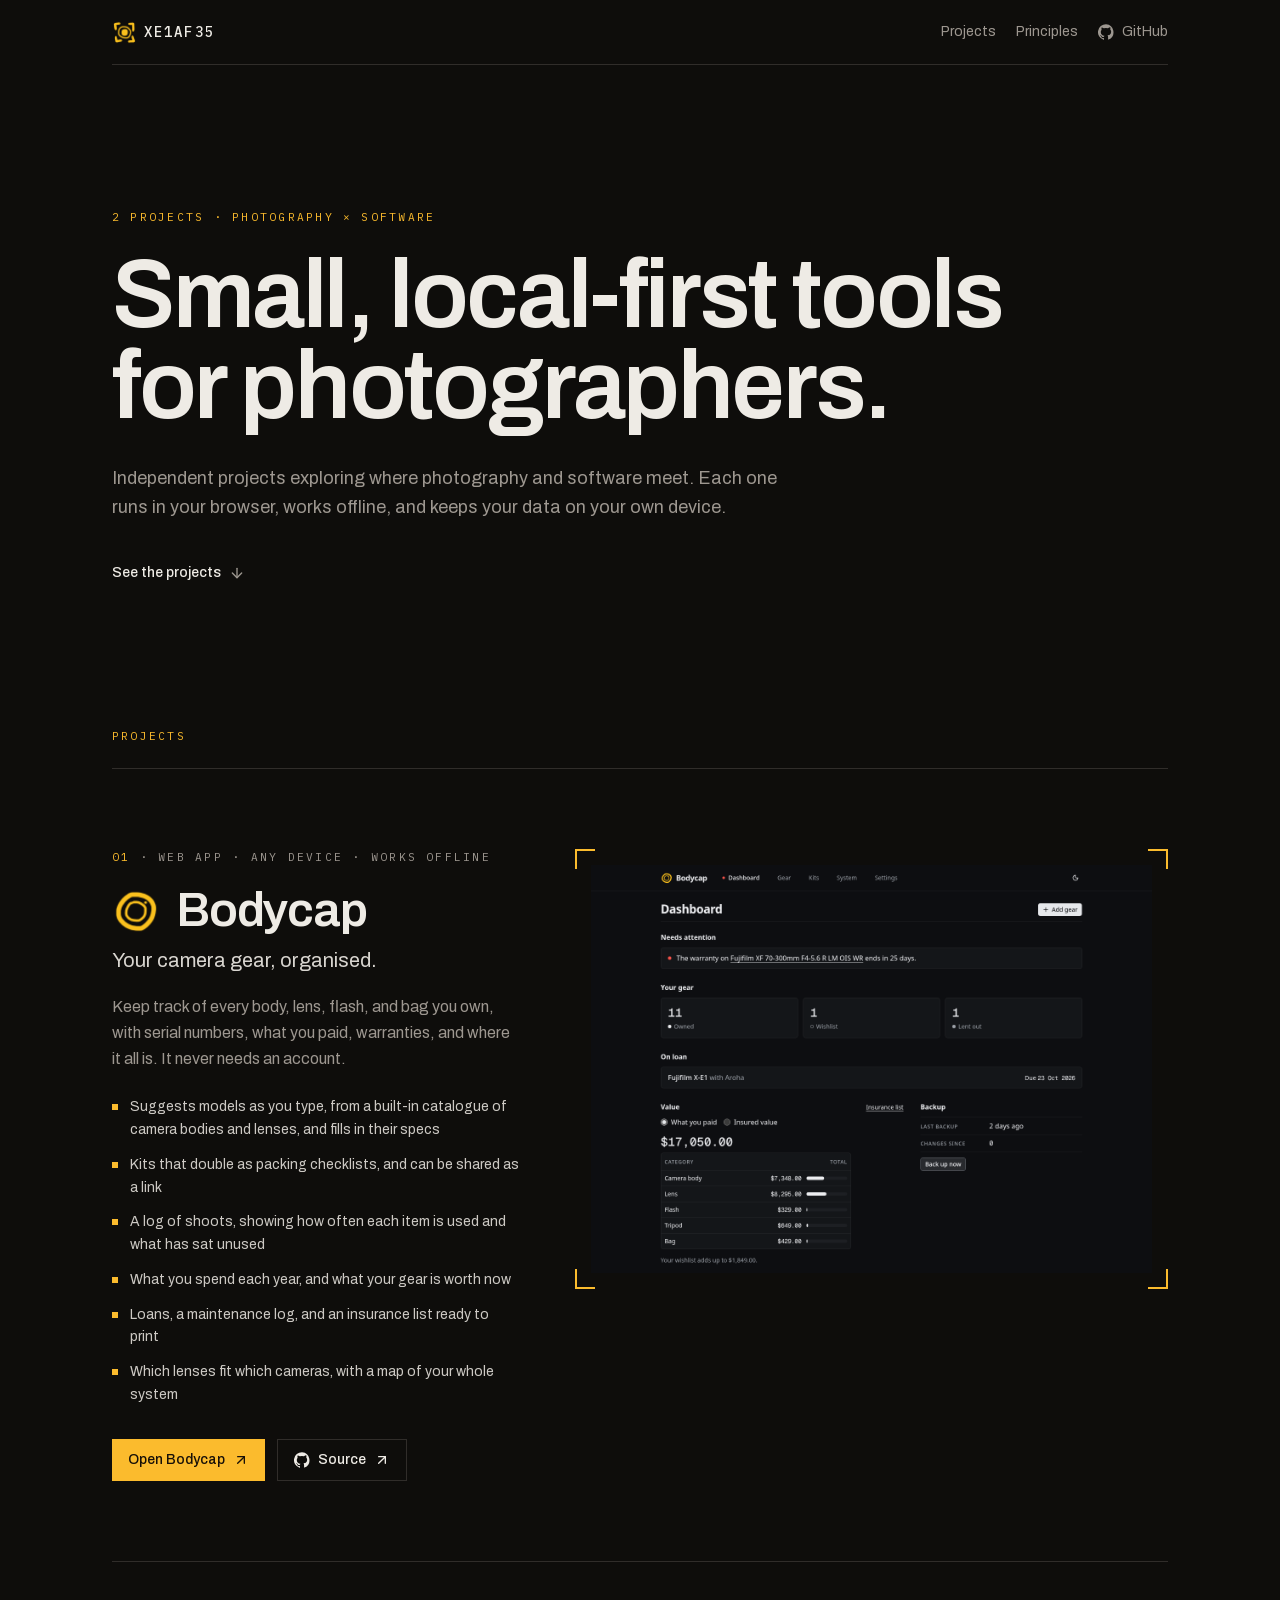
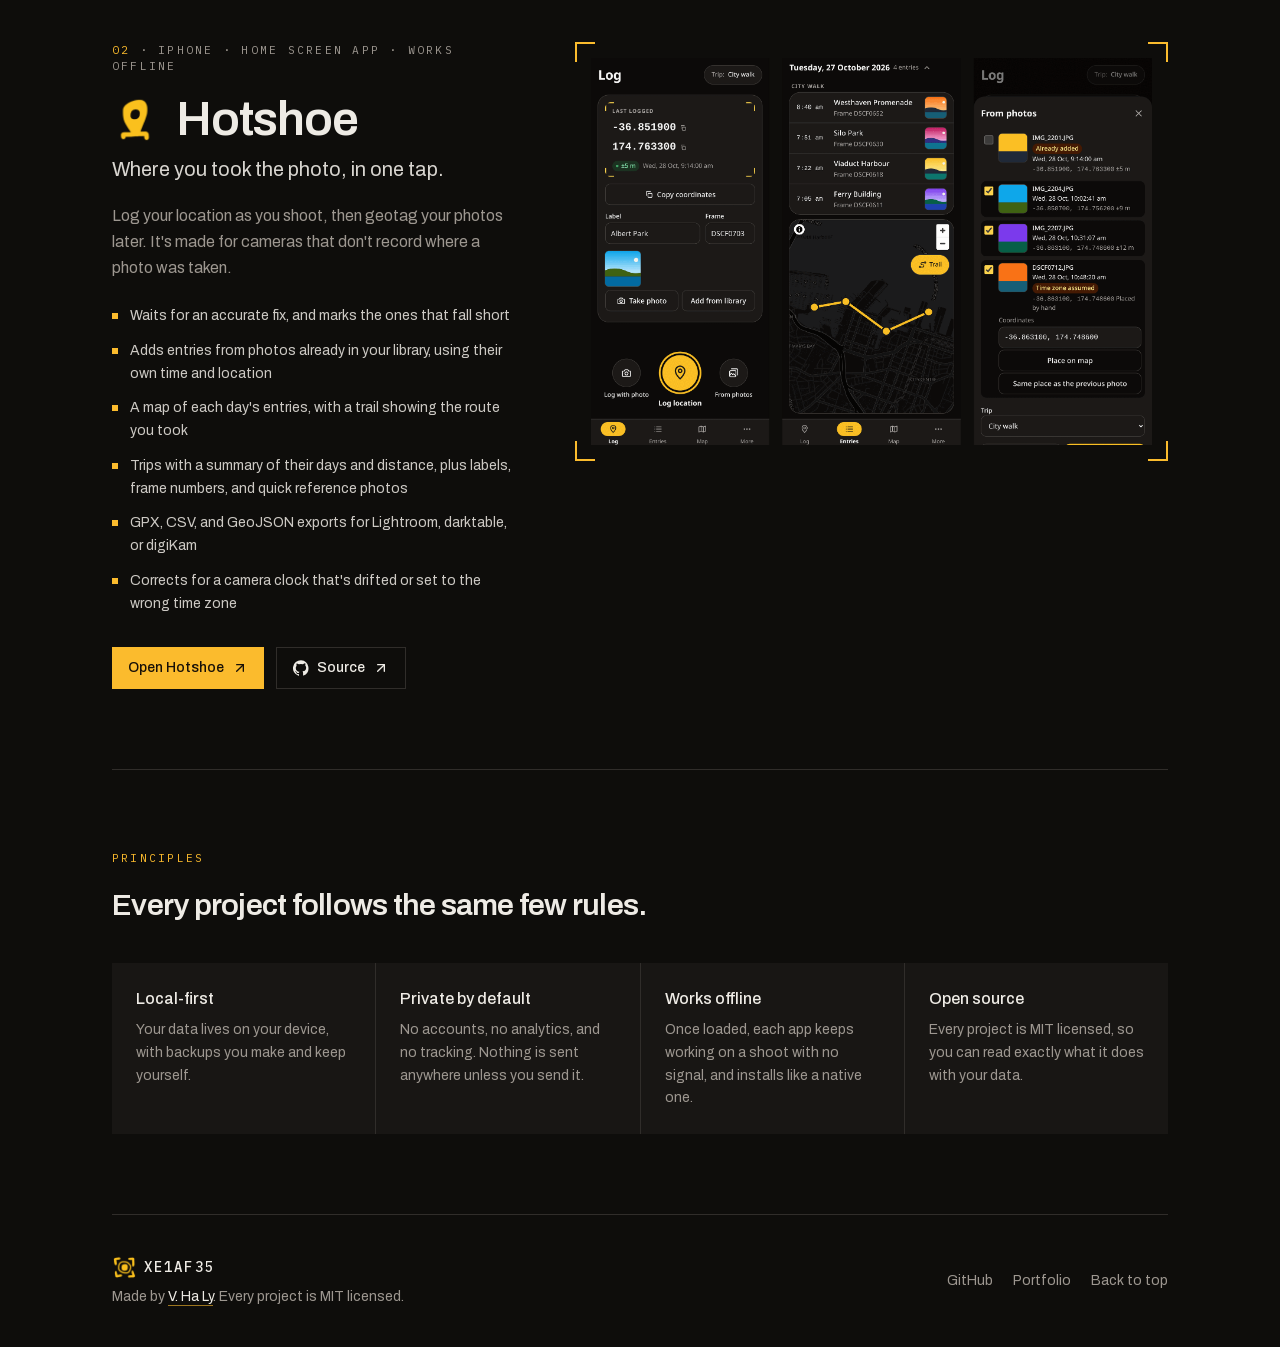
==== commit 4e5b347d: "deploy: XE1AF35/xe1af35-site@4db1bbb624ee8c7898da8d8ebdadf7199c9df64a" ====
--- a/index.html
+++ b/index.html
@@ -1 +1 @@
-<!DOCTYPE html><html lang="en-NZ" class="bg-background archivo_9443aef7-module__vKFuNW__variable ibm_plex_mono_28411002-module__cjC0Ca__variable"><head><meta charSet="utf-8"/><meta name="viewport" content="width=device-width, initial-scale=1"/><link rel="preload" href="/_next/static/media/75affa71d1e2f6a7-s.p.17-aodiw50953.woff2" as="font" crossorigin="" type="font/woff2"/><link rel="preload" href="/_next/static/media/99e609270109b47d-s.p.40sczeszzbjw1.woff2" as="font" crossorigin="" type="font/woff2"/><link rel="preload" href="/_next/static/media/effe91970fc4db64-s.p.0oace-s_gkfks.woff2" as="font" crossorigin="" type="font/woff2"/><link rel="preload" href="/icon.png?v=8499e28e8b" as="image"/><link rel="preload" href="/icons/bodycap.png?v=07305f9832" as="image"/><link rel="preload" href="/projects/bodycap.png?v=59fda9c60c" as="image"/><link rel="preload" href="/icons/hotshoe.png?v=82505950b6" as="image"/><link rel="stylesheet" href="/_next/static/chunks/3-f-w91wsp8zu.css" data-precedence="next"/><link rel="preload" as="script" fetchPriority="low" href="/_next/static/chunks/068tv5jdpv59c.js"/><script src="/_next/static/chunks/0fp66e41x4xz5.js" async=""></script><script src="/_next/static/chunks/1pxn44xleb8o7.js" async=""></script><script src="/_next/static/chunks/turbopack-30o8ffguptx6-.js" async=""></script><script src="/_next/static/chunks/017i2_0_yuh4o.js" async=""></script><script src="/_next/static/chunks/14hf65ykvrs0z.js" async=""></script><meta name="theme-color" content="#0f0e0d"/><meta name="color-scheme" content="dark"/><title>XE1AF35: Small, local-first tools for photographers</title><meta name="description" content="Independent projects exploring where photography and software meet. Each one runs in your browser, works offline, and keeps your data on your own device."/><link rel="icon" href="/icon.png?icon.20_jeyolqkyei.png" sizes="100x100" type="image/png"/><link rel="apple-touch-icon" href="/apple-icon.png?apple-icon.3x8few6mnfmg3.png" sizes="180x180" type="image/png"/><meta name="next-size-adjust" content=""/><script src="/_next/static/chunks/0cz1d0mv5g_q7.js" noModule=""></script></head><body class="font-sans antialiased"><div hidden=""><!--$--><!--/$--></div><div id="top" class="mx-auto min-h-dvh w-full max-w-6xl px-4 sm:px-8 lg:px-12"><header class="flex items-center justify-between gap-4 border-b border-border py-5"><a href="#top" class="inline-flex items-center gap-2 font-mono text-sm font-medium tracking-[0.15em] text-foreground"><img src="/icon.png?v=8499e28e8b" alt="" width="24" height="24" class="size-6"/>XE1AF35</a><nav aria-label="Main" class="flex items-center gap-5 text-sm text-muted-foreground"><a href="#projects" class="transition-colors hover:text-foreground">Projects</a><a href="#principles" class="hidden transition-colors hover:text-foreground sm:inline">Principles</a><a href="https://github.com/XE1AF35" target="_blank" rel="noreferrer" class="inline-flex items-center gap-2 transition-colors hover:text-foreground"><svg viewBox="0 0 24 24" fill="currentColor" aria-hidden="true" class="size-4"><path d="M12 .3a12 12 0 0 0-3.8 23.4c.6.1.8-.3.8-.6v-2c-3.3.7-4-1.6-4-1.6-.6-1.4-1.4-1.8-1.4-1.8-1-.7.1-.7.1-.7 1.2.1 1.8 1.2 1.8 1.2 1 1.8 2.8 1.3 3.5 1 .1-.8.4-1.3.7-1.6-2.7-.3-5.5-1.3-5.5-6 0-1.2.5-2.3 1.3-3.1-.2-.4-.6-1.6 0-3.2 0 0 1-.3 3.4 1.2a11.5 11.5 0 0 1 6 0C17.3 4.7 18.3 5 18.3 5c.6 1.6.2 2.8.1 3.2.8.8 1.3 1.9 1.3 3.1 0 4.6-2.8 5.6-5.5 5.9.5.4.9 1.1.9 2.2v3.3c0 .3.2.7.8.6A12 12 0 0 0 12 .3"></path></svg><span class="sr-only sm:not-sr-only">GitHub</span></a></nav></header><main><section aria-labelledby="tagline" class="py-20 sm:py-28 lg:py-36"><p class="font-mono text-[0.7rem] uppercase tracking-[0.2em] text-primary">2<!-- --> projects · Photography × software</p><h1 id="tagline" class="mt-6 max-w-4xl text-balance text-5xl font-semibold leading-[0.95] tracking-tight sm:text-7xl lg:text-8xl">Small, local-first tools for photographers.</h1><p class="mt-8 max-w-2xl text-pretty text-lg leading-relaxed text-muted-foreground">Independent projects exploring where photography and software meet. Each one runs in your browser, works offline, and keeps your data on your own device.</p><a href="#projects" class="group mt-10 inline-flex items-center gap-2 text-sm font-medium text-foreground transition-colors hover:text-primary">See the projects<svg xmlns="http://www.w3.org/2000/svg" width="24" height="24" viewBox="0 0 24 24" fill="none" stroke="currentColor" stroke-width="2" stroke-linecap="round" stroke-linejoin="round" class="lucide lucide-arrow-down size-4 text-muted-foreground transition-transform duration-300 group-hover:translate-y-0.5 group-hover:text-primary" aria-hidden="true"><path d="M12 5v14"></path><path d="m19 12-7 7-7-7"></path></svg></a></section><section id="projects" aria-labelledby="projects-heading" class="scroll-mt-6"><h2 id="projects-heading" class="font-mono text-[0.7rem] uppercase tracking-[0.2em] pb-6 text-primary">Projects</h2><article aria-labelledby="bodycap" class="border-t border-border py-16 sm:py-20"><div class="grid grid-cols-1 gap-10 lg:grid-cols-12 lg:gap-14"><div class="min-w-0 lg:col-span-5"><p class="font-mono text-[0.7rem] uppercase tracking-[0.2em] text-muted-foreground"><span class="text-primary">01</span><span> · <!-- -->Web app</span><span> · <!-- -->Any device</span><span> · <!-- -->Works offline</span></p><h3 id="bodycap" class="mt-5 flex items-center gap-4 text-4xl font-semibold tracking-tight sm:text-5xl"><img src="/icons/bodycap.png?v=07305f9832" alt="" width="48" height="48" class="size-10 shrink-0 sm:size-12"/>Bodycap</h3><p class="mt-3 text-xl text-foreground/90">Your camera gear, organised.</p><p class="mt-5 text-pretty leading-relaxed text-muted-foreground">Keep track of every body, lens, flash, and bag you own, with serial numbers, what you paid, warranties, and where it all is. It never needs an account.</p><ul class="mt-6 space-y-3"><li class="flex gap-3 text-sm leading-relaxed text-foreground/85"><span class="mt-2 size-1.5 shrink-0 bg-primary" aria-hidden="true"></span>Suggests models as you type, from a built-in catalogue of camera bodies and lenses, and fills in their specs</li><li class="flex gap-3 text-sm leading-relaxed text-foreground/85"><span class="mt-2 size-1.5 shrink-0 bg-primary" aria-hidden="true"></span>Kits that double as packing checklists, and can be shared as a link</li><li class="flex gap-3 text-sm leading-relaxed text-foreground/85"><span class="mt-2 size-1.5 shrink-0 bg-primary" aria-hidden="true"></span>A log of shoots, showing how often each item is used and what has sat unused</li><li class="flex gap-3 text-sm leading-relaxed text-foreground/85"><span class="mt-2 size-1.5 shrink-0 bg-primary" aria-hidden="true"></span>What you spend each year, and what your gear is worth now</li><li class="flex gap-3 text-sm leading-relaxed text-foreground/85"><span class="mt-2 size-1.5 shrink-0 bg-primary" aria-hidden="true"></span>Loans, a maintenance log, and an insurance list ready to print</li><li class="flex gap-3 text-sm leading-relaxed text-foreground/85"><span class="mt-2 size-1.5 shrink-0 bg-primary" aria-hidden="true"></span>Which lenses fit which cameras, with a map of your whole system</li></ul><div class="mt-8 flex flex-wrap gap-3"><a href="https://xe1af35.github.io/bodycap/" target="_blank" rel="noreferrer" class="group inline-flex items-center gap-2 px-4 py-2.5 text-sm font-medium transition-colors focus-visible:outline-2 focus-visible:outline-offset-2 focus-visible:outline-primary bg-primary text-primary-foreground hover:bg-primary/85">Open <!-- -->Bodycap<svg xmlns="http://www.w3.org/2000/svg" width="24" height="24" viewBox="0 0 24 24" fill="none" stroke="currentColor" stroke-width="2" stroke-linecap="round" stroke-linejoin="round" class="lucide lucide-arrow-up-right size-4 transition-transform duration-300 group-hover:-translate-y-0.5 group-hover:translate-x-0.5" aria-hidden="true"><path d="M7 7h10v10"></path><path d="M7 17 17 7"></path></svg></a><a href="https://github.com/XE1AF35/bodycap" target="_blank" rel="noreferrer" class="group inline-flex items-center gap-2 px-4 py-2.5 text-sm font-medium transition-colors focus-visible:outline-2 focus-visible:outline-offset-2 focus-visible:outline-primary border border-border text-foreground hover:border-primary hover:text-primary"><svg viewBox="0 0 24 24" fill="currentColor" aria-hidden="true" class="size-4"><path d="M12 .3a12 12 0 0 0-3.8 23.4c.6.1.8-.3.8-.6v-2c-3.3.7-4-1.6-4-1.6-.6-1.4-1.4-1.8-1.4-1.8-1-.7.1-.7.1-.7 1.2.1 1.8 1.2 1.8 1.2 1 1.8 2.8 1.3 3.5 1 .1-.8.4-1.3.7-1.6-2.7-.3-5.5-1.3-5.5-6 0-1.2.5-2.3 1.3-3.1-.2-.4-.6-1.6 0-3.2 0 0 1-.3 3.4 1.2a11.5 11.5 0 0 1 6 0C17.3 4.7 18.3 5 18.3 5c.6 1.6.2 2.8.1 3.2.8.8 1.3 1.9 1.3 3.1 0 4.6-2.8 5.6-5.5 5.9.5.4.9 1.1.9 2.2v3.3c0 .3.2.7.8.6A12 12 0 0 0 12 .3"></path></svg>Source<svg xmlns="http://www.w3.org/2000/svg" width="24" height="24" viewBox="0 0 24 24" fill="none" stroke="currentColor" stroke-width="2" stroke-linecap="round" stroke-linejoin="round" class="lucide lucide-arrow-up-right size-4 transition-transform duration-300 group-hover:-translate-y-0.5 group-hover:translate-x-0.5" aria-hidden="true"><path d="M7 7h10v10"></path><path d="M7 17 17 7"></path></svg></a></div></div><div class="min-w-0 lg:col-span-7"><a href="https://xe1af35.github.io/bodycap/" target="_blank" rel="noreferrer" class="viewfinder group block focus-visible:outline-2 focus-visible:outline-offset-4 focus-visible:outline-primary"><img src="/projects/bodycap.png?v=59fda9c60c" alt="The Bodycap dashboard, with a warranty running out, gear counts, a camera on loan, what the gear is worth by category, and backup status" width="1320" height="960" loading="eager" class="block h-auto w-full transition-opacity duration-300 group-hover:opacity-90"/><span class="sr-only">Open <!-- -->Bodycap</span></a></div></div></article><article aria-labelledby="hotshoe" class="border-t border-border py-16 sm:py-20"><div class="grid grid-cols-1 gap-10 lg:grid-cols-12 lg:gap-14"><div class="min-w-0 lg:col-span-5"><p class="font-mono text-[0.7rem] uppercase tracking-[0.2em] text-muted-foreground"><span class="text-primary">02</span><span> · <!-- -->iPhone</span><span> · <!-- -->Home Screen app</span><span> · <!-- -->Works offline</span></p><h3 id="hotshoe" class="mt-5 flex items-center gap-4 text-4xl font-semibold tracking-tight sm:text-5xl"><img src="/icons/hotshoe.png?v=82505950b6" alt="" width="48" height="48" class="size-10 shrink-0 sm:size-12"/>Hotshoe</h3><p class="mt-3 text-xl text-foreground/90">Where you took the photo, in one tap.</p><p class="mt-5 text-pretty leading-relaxed text-muted-foreground">Log your location as you shoot, then geotag your photos later. It&#x27;s made for cameras that don&#x27;t record where a photo was taken.</p><ul class="mt-6 space-y-3"><li class="flex gap-3 text-sm leading-relaxed text-foreground/85"><span class="mt-2 size-1.5 shrink-0 bg-primary" aria-hidden="true"></span>Waits for an accurate fix, and marks the ones that fall short</li><li class="flex gap-3 text-sm leading-relaxed text-foreground/85"><span class="mt-2 size-1.5 shrink-0 bg-primary" aria-hidden="true"></span>Trips with a summary of their days and distance, plus labels, frame numbers, and quick reference photos</li><li class="flex gap-3 text-sm leading-relaxed text-foreground/85"><span class="mt-2 size-1.5 shrink-0 bg-primary" aria-hidden="true"></span>GPX, CSV, and GeoJSON exports for Lightroom, darktable, or digiKam</li><li class="flex gap-3 text-sm leading-relaxed text-foreground/85"><span class="mt-2 size-1.5 shrink-0 bg-primary" aria-hidden="true"></span>Corrects for a camera clock that&#x27;s drifted or set to the wrong time zone</li></ul><div class="mt-8 flex flex-wrap gap-3"><a href="https://xe1af35.github.io/hotshoe/" target="_blank" rel="noreferrer" class="group inline-flex items-center gap-2 px-4 py-2.5 text-sm font-medium transition-colors focus-visible:outline-2 focus-visible:outline-offset-2 focus-visible:outline-primary bg-primary text-primary-foreground hover:bg-primary/85">Open <!-- -->Hotshoe<svg xmlns="http://www.w3.org/2000/svg" width="24" height="24" viewBox="0 0 24 24" fill="none" stroke="currentColor" stroke-width="2" stroke-linecap="round" stroke-linejoin="round" class="lucide lucide-arrow-up-right size-4 transition-transform duration-300 group-hover:-translate-y-0.5 group-hover:translate-x-0.5" aria-hidden="true"><path d="M7 7h10v10"></path><path d="M7 17 17 7"></path></svg></a><a href="https://github.com/XE1AF35/hotshoe" target="_blank" rel="noreferrer" class="group inline-flex items-center gap-2 px-4 py-2.5 text-sm font-medium transition-colors focus-visible:outline-2 focus-visible:outline-offset-2 focus-visible:outline-primary border border-border text-foreground hover:border-primary hover:text-primary"><svg viewBox="0 0 24 24" fill="currentColor" aria-hidden="true" class="size-4"><path d="M12 .3a12 12 0 0 0-3.8 23.4c.6.1.8-.3.8-.6v-2c-3.3.7-4-1.6-4-1.6-.6-1.4-1.4-1.8-1.4-1.8-1-.7.1-.7.1-.7 1.2.1 1.8 1.2 1.8 1.2 1 1.8 2.8 1.3 3.5 1 .1-.8.4-1.3.7-1.6-2.7-.3-5.5-1.3-5.5-6 0-1.2.5-2.3 1.3-3.1-.2-.4-.6-1.6 0-3.2 0 0 1-.3 3.4 1.2a11.5 11.5 0 0 1 6 0C17.3 4.7 18.3 5 18.3 5c.6 1.6.2 2.8.1 3.2.8.8 1.3 1.9 1.3 3.1 0 4.6-2.8 5.6-5.5 5.9.5.4.9 1.1.9 2.2v3.3c0 .3.2.7.8.6A12 12 0 0 0 12 .3"></path></svg>Source<svg xmlns="http://www.w3.org/2000/svg" width="24" height="24" viewBox="0 0 24 24" fill="none" stroke="currentColor" stroke-width="2" stroke-linecap="round" stroke-linejoin="round" class="lucide lucide-arrow-up-right size-4 transition-transform duration-300 group-hover:-translate-y-0.5 group-hover:translate-x-0.5" aria-hidden="true"><path d="M7 7h10v10"></path><path d="M7 17 17 7"></path></svg></a></div></div><div class="min-w-0 lg:col-span-7"><a href="https://xe1af35.github.io/hotshoe/" target="_blank" rel="noreferrer" class="viewfinder group block focus-visible:outline-2 focus-visible:outline-offset-4 focus-visible:outline-primary"><img src="/projects/hotshoe.png?v=be4371cf8e" alt="Hotshoe on a phone: a location just logged with its accuracy and a label, the entries grouped by day and trip with photo thumbnails, and a map of every entry" width="1899" height="1311" loading="lazy" class="block h-auto w-full transition-opacity duration-300 group-hover:opacity-90"/><span class="sr-only">Open <!-- -->Hotshoe</span></a></div></div></article></section><section id="principles" aria-labelledby="principles-heading" class="scroll-mt-6 border-t border-border py-16 sm:py-20"><h2 id="principles-heading" class="font-mono text-[0.7rem] uppercase tracking-[0.2em] text-primary">Principles</h2><p class="mt-5 max-w-2xl text-pretty text-2xl font-semibold tracking-tight sm:text-3xl">Every project follows the same few rules.</p><dl class="mt-10 grid gap-px bg-border sm:grid-cols-2 lg:grid-cols-4"><div class="bg-background p-6 sm:bg-card"><dt class="font-medium">Local-first</dt><dd class="mt-2 text-sm leading-relaxed text-muted-foreground">Your data lives on your device, with backups you make and keep yourself.</dd></div><div class="bg-background p-6 sm:bg-card"><dt class="font-medium">Private by default</dt><dd class="mt-2 text-sm leading-relaxed text-muted-foreground">No accounts, no analytics, and no tracking. Nothing is sent anywhere unless you send it.</dd></div><div class="bg-background p-6 sm:bg-card"><dt class="font-medium">Works offline</dt><dd class="mt-2 text-sm leading-relaxed text-muted-foreground">Once loaded, each app keeps working on a shoot with no signal, and installs like a native one.</dd></div><div class="bg-background p-6 sm:bg-card"><dt class="font-medium">Open source</dt><dd class="mt-2 text-sm leading-relaxed text-muted-foreground">Every project is MIT licensed, so you can read exactly what it does with your data.</dd></div></dl></section></main><footer class="flex flex-col gap-6 border-t border-border py-10 text-sm text-muted-foreground sm:flex-row sm:items-center sm:justify-between"><div class="space-y-2"><a href="#top" class="inline-flex items-center gap-2 font-mono text-sm font-medium tracking-[0.15em] text-foreground"><img src="/icon.png?v=8499e28e8b" alt="" width="24" height="24" class="size-6"/>XE1AF35</a><p>Made by<!-- --> <a href="https://havl-code.github.io" target="_blank" rel="noreferrer" class="text-foreground underline decoration-primary/60 underline-offset-4 transition-colors hover:text-primary">V. Ha Ly</a>. Every project is MIT licensed.</p></div><nav aria-label="Elsewhere" class="flex gap-5"><a href="https://github.com/XE1AF35" target="_blank" rel="noreferrer" class="transition-colors hover:text-foreground">GitHub</a><a href="https://havl-code.github.io" target="_blank" rel="noreferrer" class="transition-colors hover:text-foreground">Portfolio</a><a href="#top" class="transition-colors hover:text-foreground">Back to top</a></nav></footer></div><!--$--><!--/$--><script src="/_next/static/chunks/068tv5jdpv59c.js" id="_R_" async=""></script><script>(self.__next_f=self.__next_f||[]).push([0])</script><script>self.__next_f.push([1,"1:\"$Sreact.fragment\"\n2:I[27542,[\"/_next/static/chunks/017i2_0_yuh4o.js\"],\"default\"]\n3:I[1832,[\"/_next/static/chunks/017i2_0_yuh4o.js\"],\"default\"]\nb:I[47924,[\"/_next/static/chunks/017i2_0_yuh4o.js\"],\"default\",1]\n:HL[\"/_next/static/chunks/3-f-w91wsp8zu.css\",\"style\"]\n:HL[\"/_next/static/media/75affa71d1e2f6a7-s.p.17-aodiw50953.woff2\",\"font\",{\"crossOrigin\":\"\",\"type\":\"font/woff2\"}]\n:HL[\"/_next/static/media/99e609270109b47d-s.p.40sczeszzbjw1.woff2\",\"font\",{\"crossOrigin\":\"\",\"type\":\"font/woff2\"}]\n:HL[\"/_next/static/media/effe91970fc4db64-s.p.0oace-s_gkfks.woff2\",\"font\",{\"crossOrigin\":\"\",\"type\":\"font/woff2\"}]\n:HL[\"/icon.png?v=8499e28e8b\",\"image\"]\n0:{\"P\":null,\"c\":[\"\",\"\"],\"q\":\"\",\"i\":false,\"f\":[[[\"\",{\"children\":[\"__PAGE__\",{},\"$undefined\",\"$undefined\",4608]},\"$undefined\",\"$undefined\",4624],[[\"$\",\"$1\",\"c\",{\"children\":[[[\"$\",\"link\",\"0\",{\"rel\":\"stylesheet\",\"href\":\"/_next/static/chunks/3-f-w91wsp8zu.css\",\"precedence\":\"next\",\"crossOrigin\":\"$undefined\",\"nonce\":\"$undefined\"}],[\"$\",\"script\",\"script-0\",{\"src\":\"/_next/static/chunks/017i2_0_yuh4o.js\",\"async\":true,\"nonce\":\"$undefined\"}]],[\"$\",\"html\",null,{\"lang\":\"en-NZ\",\"className\":\"bg-background archivo_9443aef7-module__vKFuNW__variable ibm_plex_mono_28411002-module__cjC0Ca__variable\",\"children\":[\"$\",\"body\",null,{\"className\":\"font-sans antialiased\",\"children\":[\"$\",\"$L2\",null,{\"parallelRouterKey\":\"children\",\"error\":\"$undefined\",\"errorStyles\":\"$undefined\",\"errorScripts\":\"$undefined\",\"template\":[\"$\",\"$L3\",null,{}],\"templateStyles\":\"$undefined\",\"templateScripts\":\"$undefined\",\"notFound\":[[[\"$\",\"title\",null,{\"children\":\"404: This page could not be found.\"}],[\"$\",\"div\",null,{\"style\":{\"fontFamily\":\"system-ui,\\\"Segoe UI\\\",Roboto,Helvetica,Arial,sans-serif,\\\"Apple Color Emoji\\\",\\\"Segoe UI Emoji\\\"\",\"height\":\"100vh\",\"textAlign\":\"center\",\"display\":\"flex\",\"flexDirection\":\"column\",\"alignItems\":\"center\",\"justifyContent\":\"center\"},\"children\":[\"$\",\"div\",null,{\"children\":[[\"$\",\"style\",null,{\"dangerouslySetInnerHTML\":{\"__html\":\"body{color:#000;background:#fff;margin:0}.next-error-h1{border-right:1px solid rgba(0,0,0,.3)}@media (prefers-color-scheme:dark){body{color:#fff;background:#000}.next-error-h1{border-right:1px solid rgba(255,255,255,.3)}}\"}}],[\"$\",\"h1\",null,{\"className\":\"next-error-h1\",\"style\":{\"display\":\"inline-block\",\"margin\":\"0 20px 0 0\",\"padding\":\"0 23px 0 0\",\"fontSize\":24,\"fontWeight\":500,\"verticalAlign\":\"top\",\"lineHeight\":\"49px\"},\"children\":404}],[\"$\",\"div\",null,{\"style\":{\"display\":\"inline-block\"},\"children\":[\"$\",\"h2\",null,{\"style\":{\"fontSize\":14,\"fontWeight\":400,\"lineHeight\":\"49px\",\"margin\":0},\"children\":\"This page could not be found.\"}]}]]}]}]],[]],\"forbidden\":\"$undefined\",\"unauthorized\":\"$undefined\"}]}]}]]}],{\"children\":[[\"$\",\"$1\",\"c\",{\"children\":[[\"$\",\"div\",null,{\"id\":\"top\",\"className\":\"mx-auto min-h-dvh w-full max-w-6xl px-4 sm:px-8 lg:px-12\",\"children\":[[\"$\",\"header\",null,{\"className\":\"flex items-center justify-between gap-4 border-b border-border py-5\",\"children\":[[\"$\",\"a\",null,{\"href\":\"#top\",\"className\":\"inline-flex items-center gap-2 font-mono text-sm font-medium tracking-[0.15em] text-foreground\",\"children\":[[\"$\",\"img\",null,{\"src\":\"/icon.png?v=8499e28e8b\",\"alt\":\"\",\"width\":24,\"height\":24,\"className\":\"size-6\"}],\"XE1AF35\"]}],[\"$\",\"nav\",null,{\"aria-label\":\"Main\",\"className\":\"flex items-center gap-5 text-sm text-muted-foreground\",\"children\":[[\"$\",\"a\",null,{\"href\":\"#projects\",\"className\":\"transition-colors hover:text-foreground\",\"children\":\"Projects\"}],[\"$\",\"a\",null,{\"href\":\"#principles\",\"className\":\"hidden transition-colors hover:text-foreground sm:inline\",\"children\":\"Principles\"}],[\"$\",\"a\",null,{\"href\":\"https://github.com/XE1AF35\",\"target\":\"_blank\",\"rel\":\"noreferrer\",\"className\":\"inline-flex items-center gap-2 transition-colors hover:text-foreground\",\"children\":[[\"$\",\"svg\",null,{\"viewBox\":\"0 0 24 24\",\"fill\":\"currentColor\",\"aria-hidden\":\"true\",\"className\":\"size-4\",\"children\":[\"$\",\"path\",null,{\"d\":\"M12 .3a12 12 0 0 0-3.8 23.4c.6.1.8-.3.8-.6v-2c-3.3.7-4-1.6-4-1.6-.6-1.4-1.4-1.8-1.4-1.8-1-.7.1-.7.1-.7 1.2.1 1.8 1.2 1.8 1.2 1 1.8 2.8 1.3 3.5 1 .1-.8.4-1.3.7-1.6-2.7-.3-5.5-1.3-5.5-6 0-1.2.5-2.3 1.3-3.1-.2-.4-.6-1.6 0-3.2 0 0 1-.3 3.4 1.2a11.5 11.5 0 0 1 6 0C17.3 4.7 18.3 5 18.3 5c.6 1.6.2 2.8.1 3.2.8.8 1.3 1.9 1.3 3.1 0 4.6-2.8 5.6-5.5 5.9.5.4.9 1.1.9 2.2v3.3c0 .3.2.7.8.6A12 12 0 0 0 12 .3\"}]}],[\"$\",\"span\",null,{\"className\":\"sr-only sm:not-sr-only\",\"children\":\"GitHub\"}]]}]]}]]}],[\"$\",\"main\",null,{\"children\":[[\"$\",\"section\",null,{\"aria-labelledby\":\"tagline\",\"className\":\"py-20 sm:py-28 lg:py-36\",\"children\":[[\"$\",\"p\",null,{\"className\":\"font-mono text-[0.7rem] uppercase tracking-[0.2em] text-primary\",\"children\":[2,\" projects · Photography × software\"]}],[\"$\",\"h1\",null,{\"id\":\"tagline\",\"className\":\"mt-6 max-w-4xl text-balance text-5xl font-semibold leading-[0.95] tracking-tight sm:text-7xl lg:text-8xl\",\"children\":\"Small, local-first tools for photographers.\"}],[\"$\",\"p\",null,{\"className\":\"mt-8 max-w-2xl text-pretty text-lg leading-relaxed text-muted-foreground\",\"children\":\"Independent projects exploring where photography and software meet. Each one runs in your browser, works offline, and keeps your data on your own device.\"}],\"$L4\"]}],\"$L5\",\"$L6\"]}],\"$L7\"]}],[\"$L8\"],\"$L9\"]}],{},null,false,null]},null,false,null],\"$La\",false]],\"m\":\"$undefined\",\"G\":[\"$b\",[\"$Lc\"]],\"S\":true,\"h\":null,\"r\":\"$undefined\",\"s\":\"$undefined\",\"a\":\"$undefined\",\"l\":\"$undefined\",\"p\":\"$undefined\",\"d\":\"$undefined\",\"b\":\"uBV7LKWtLjWH0DZ3D1MYS\"}\nd:I[39612,[\"/_next/static/chunks/017i2_0_yuh4o.js\",\"/_next/static/chunks/14hf65ykvrs0z.js\"],\"default\"]\n12:I[88889,[\"/_next/static/chunks/017i2_0_yuh4o.js\"],\"OutletBoundary\"]\n13:\"$Sreact.suspense\"\n15:I[88889,[\"/_next/static/chunks/017i2_0_yuh4o.js\"],\"ViewportBoundary\"]\n17:I[88889,[\"/_next/static/chunks/017i2_0_yuh4o.js\"],\"MetadataBoundary\"]\n:HL[\"/icons/bodycap.png?v=07305f9832\",\"image\"]\n4:[\"$\",\"a\",null,{\"href\":\"#projects\",\"className\":\"group mt-10 inline-flex items-center gap-2 text-sm font-medium text-foreground transition-colors hover:text-primary\",\"children\":[\"See the projects\",[\"$\",\"$Ld\",null,{\"ref\":\"$undefined\",\"icon\":{\"name\":\"arrow-down\",\"size\":24,\"node\":[[\"path\",{\"d\":\"M12 5v14\",\"key\":\"s699le\"}],[\"path\",{\"d\":\"m19 12-7 7-7-7\",\"key\":\"1idqje\"}]]},\"className\":\"size-4 text-muted-foreground transition-transform duration-300 group-hover:translate-y-0.5 group-hover:text-primary\",\"aria-hidden\":\"true\"}]]}]\n5:[\"$\",\"section\",null,{\"id\":\"projects\",\"aria-labelledby\":\"projects-heading\",\"className\":\"scroll-mt-6\",\"children\":[[\"$\",\"h2\",null,{\"id\":\"projects-heading\",\"className\":\"font-mono text-[0.7rem] uppercase tracking-[0.2em] pb-6 text-primary\",\"children\":\"Projects\"}],[[\"$\",\"article\",\"Bodycap\",{\"aria-labelledby\":\"bodycap\",\"className\":\"border-t border-border py-16 sm:py-20\",\"children\":[\"$\",\"div\",null,{\"className\":\"grid grid-cols-1 gap-10 lg:grid-cols-12 lg:gap-14\",\"children\":[[\"$\",\"div\",null,{\"className\":\"min-w-0 lg:col-span-5\",\"children\":[[\"$\",\"p\",null,{\"className\":\"font-mono text-[0.7rem] uppercase tracking-[0.2em] text-muted-foreground\",\"children\":[[\"$\",\"span\",null,{\"className\":\"text-primary\",\"children\":\"01\"}],[[\"$\",\"span\",\"Web app\",{\"children\":[\" · \",\"Web app\"]}],[\"$\",\"span\",\"Any device\",{\"children\":[\" · \",\"Any device\"]}],[\"$\",\"span\",\"Works offline\",{\"children\":[\" · \",\"Works offline\"]}]]]}],[\"$\",\"h3\",null,{\"id\":\"bodycap\",\"className\":\"mt-5 flex items-center gap-4 text-4xl font-semibold tracking-tight sm:text-5xl\",\"children\":[[\"$\",\"img\",null,{\"src\":\"/icons/bodycap.png?v=07305f9832\",\"alt\":\"\",\"width\":48,\"height\":48,\"className\":\"size-10 shrink-0 sm:size-12\"}],\"Bodycap\"]}],[\"$\",\"p\",null,{\"className\":\"mt-3 text-xl text-foreground/90\",\"children\":\"Your camera gear, organised.\"}],[\"$\",\"p\",null,{\"className\":\"mt-5 text-pretty leading-relaxed text-muted-foreground\",\"children\":\"Keep track of every body, lens, flash, and bag you own, with serial numbers, what you paid, warranties, and where it all is. It never needs an account.\"}],[\"$\",\"ul\",null,{\"className\":\"mt-6 space-y-3\",\"children\":[[\"$\",\"li\",\"Suggests models as you type, from a built-in catalogue of camera bodies and lenses, and fills in their specs\",{\"className\":\"flex gap-3 text-sm leading-relaxed text-foreground/85\",\"children\":[[\"$\",\"span\",null,{\"className\":\"mt-2 size-1.5 shrink-0 bg-primary\",\"aria-hidden\":\"true\"}],\"Suggests models as you type, from a built-in catalogue of camera bodies and lenses, and fills in their specs\"]}],[\"$\",\"li\",\"Kits that double as packing checklists, and can be shared as a link\",{\"className\":\"flex gap-3 text-sm leading-relaxed text-foreground/85\",\"children\":[[\"$\",\"span\",null,{\"className\":\"mt-2 size-1.5 shrink-0 bg-primary\",\"aria-hidden\":\"true\"}],\"Kits that double as packing checklists, and can be shared as a link\"]}],[\"$\",\"li\",\"A log of shoots, showing how often each item is used and what has sat unused\",{\"className\":\"flex gap-3 text-sm leading-relaxed text-foreground/85\",\"children\":[[\"$\",\"span\",null,{\"className\":\"mt-2 size-1.5 shrink-0 bg-primary\",\"aria-hidden\":\"true\"}],\"A log of shoots, showing how often each item is used and what has sat unused\"]}],[\"$\",\"li\",\"What you spend each year, and what your gear is worth now\",{\"className\":\"flex gap-3 text-sm leading-relaxed text-foreground/85\",\"children\":[[\"$\",\"span\",null,{\"className\":\"mt-2 size-1.5 shrink-0 bg-primary\",\"aria-hidden\":\"true\"}],\"What you spend each year, and what your gear is worth now\"]}],[\"$\",\"li\",\"Loans, a maintenance log, and an insurance list ready to print\",{\"className\":\"flex gap-3 text-sm leading-relaxed text-foreground/85\",\"children\":[[\"$\",\"span\",null,{\"className\":\"mt-2 size-1.5 shrink-0 bg-primary\",\"aria-hidden\":\"true\"}],\"Loans, a maintenance log, and an insurance list ready to print\"]}],[\"$\",\"li\",\"Which lenses fit which cameras, with a map of your whole system\",{\"className\":\"flex gap-3 text-sm leading-relaxed text-foreground/85\",\"children\":[[\"$\",\"span\",null,{\"className\":\"mt-2 size-1.5 shrink-0 bg-primary\",\"aria-hidden\":\"true\"}],\"Which lenses fit which cameras, with a map of your whole system\"]}]]}],[\"$\",\"div\",null,{\"className\":\"mt-8 flex flex-wrap gap-3\",\"children\":[[\"$\",\"a\",null,{\"href\":\"https://xe1af35.github.io/bodycap/\",\"target\":\"_blank\",\"rel\":\"noreferrer\",\"className\":\"group inline-flex items-center gap-2 px-4 py-2.5 text-sm font-medium transition-colors focus-visible:outline-2 focus-visible:outline-offset-2 focus-visible:outline-primary bg-primary text-primary-foreground hover:bg-primary/85\",\"children\":[[\"Open \",\"Bodycap\"],\"$Le\"]}],\"$Lf\"]}]]}],\"$L10\"]}]}],\"$L11\"]]}]\n6:[\"$\",\"section\",null,{\"id\":\"principles\",\"aria-labelledby\":\"principles-heading\",\"className\":\"scroll-mt-6 border-t border-border py-16 sm:py-20\",\"children\":[[\"$\",\"h2\",null,{\"id\":\"principles-heading\",\"className\":\"font-mono text-[0.7rem] uppercase tracking-[0.2em] text-primary\",\"children\":\"Principles\"}],[\"$\",\"p\",null,{\"className\":\"mt-5 max-w-2xl text-pretty text-2xl font-semibold tracking-tight sm:text-3xl\",\"children\":\"Every project follows the same few rules.\"}],[\"$\",\"dl\",null,{\"className\":\"mt-10 grid gap-px bg-border sm:grid-cols-2 lg:grid-cols-4\",\"children\":[[\"$\",\"div\",\"Local-first\",{\"className\":\"bg-background p-6 sm:bg-card\",\"children\":[[\"$\",\"dt\",null,{\"className\":\"font-medium\",\"children\":\"Local-first\"}],[\"$\",\"dd\",null,{\"className\":\"mt-2 text-sm leading-relaxed text-muted-foreground\",\"children\":\"Your data lives on your device, with backups you make and keep yourself.\"}]]}],[\"$\",\"div\",\"Private by default\",{\"className\":\"bg-background p-6 sm:bg-card\",\"children\":[[\"$\",\"dt\",null,{\"className\":\"font-medium\",\"children\":\"Private by default\"}],[\"$\",\"dd\",null,{\"className\":\"mt-2 text-sm leading-relaxed text-muted-foreground\",\"children\":\"No accounts, no analytics, and no tracking. Nothing is sent anywhere unless you send it.\"}]]}],[\"$\",\"div\",\"Works offline\",{\"className\":\"bg-background p-6 sm:bg-card\",\"children\":[[\"$\",\"dt\",null,{\"className\":\"font-medium\",\"children\":\"Works offline\"}],[\"$\",\"dd\",null,{\"className\":\"mt-2 text-sm leading-relaxed text-muted-foreground\",\"children\":\"Once loaded, each app keeps working on a shoot with no signal, and installs like a native one.\"}]]}],[\"$\",\"div\",\"Open source\",{\"className\":\"bg-background p-6 sm:bg-card\",\"children\":[[\"$\",\"dt\",null,{\"className\":\"font-medium\",\"children\":\"Open source\"}],[\"$\",\"dd\",null,{\"className\":\"mt-2 text-sm leading-relaxed text-muted-foreground\",\"children\":\"Every project is MIT licensed, so you can read exactly what it does with your data.\"}]]}]]}]]}]\n7:[\"$\",\"footer\",null,{\"className\":\"flex flex-col gap-6 border-t border-border py-10 text-sm text-muted-foreground sm:flex-row sm:items-center sm:justify-between\",\"children\":[[\"$\",\"div\",null,{\"className\":\"space-y-2\",\"children\":[[\"$\",\"a\",null,{\"href\":\"#top\",\"className\":\"inline-flex items-center gap-2 font-mono text-sm font-medium tracking-[0.15em] text-foreground\",\"children\":[[\"$\",\"img\",null,{\"src\":\"/icon.png?v=8499e28e8b\",\"alt\":\"\",\"width\":24,\"height\":24,\"className\":\"size-6\"}],\"XE1AF35\"]}],[\"$\",\"p\",null,{\"children\":[\"Made by\",\" \",[\"$\",\"a\",null,{\"href\":\"https://havl-code.github.io\",\"target\":\"_blank\",\"rel\":\"noreferrer\",\"className\":\"text-foreground underline decoration-primary/60 underline-offset-4 transition-colors hover:text-primary\",\"children\":\"V. Ha Ly\"}],\". Every project is MIT licensed.\"]}]]}],[\"$\",\"nav\",null,{\"aria-label\":\"Elsewhere\",\"className\":\"flex gap-5\",\"children\":[[\"$\",\"a\",null,{\"href\":\"https://github.com/XE1AF35\",\"target\":\"_blank\",\"rel\":\"noreferrer\",\"className\":\"transition-colors hover:text-foreground\",\"children\":\"GitHub\"}],[\"$\",\"a\",null,{\"href\":\"https://havl-code.github.io\",\"target\":\"_blank\",\"rel\":\"noreferrer\",\"className\":\"transition-colors hover:text-foreground\",\"children\":\"Portfolio\"}],[\"$\",\"a\",null,{\"href\":\"#top\",\"className\":\"transition-colors hover:text-foreground\",\"children\":\"Back to top\"}]]}]]}]\n8:[\"$\",\"script\",\"script-0\",{\"src\":\"/_next/static/chunks/14hf65ykvrs0z.js\",\"async\":true,\"nonce\":\"$undefined\"}]\n9:[\"$\",\"$L12\",null,{\"children\":[\"$\",\"$13\",null,{\"name\":\"Next.MetadataOutlet\",\"children\":\"$@14\"}]}]\na:[\"$\",\"$1\",\"h\",{\"children\":[null,[\"$\",\"$L15\",null,{\"children\":\"$L16\"}],[\"$\",\"div\",null,{\"hidden\":true,\"children\":[\"$\",\"$L17\",null,{\"children\":[\"$\",\"$13\",null,{\"name\":\"Next.Metadata\",\"children\":\"$L18\"}]}]}],[\"$\",\"meta\",null,{\"name\":\"next-size-adjust\",\"content\":\"\"}]]}]\nc:[\"$\",\"link\",\"0\",{\"rel\":\"stylesheet\",\"href\":\"/_next/static/chunks/3-f-w91wsp8zu.css\",\"precedence\":\"next\",\"crossOrigin\":\"$undefined\",\"nonce\":\"$undefined\"}]\n:HL[\"/projects/bodycap.png?v=59fda9c60c\",\"image\"]\n:HL[\"/icons/hotshoe.png?v=82505950b6\",\"image\"]\ne:[\"$\",\"$Ld\",null,{\"ref\":\"$undefined\",\"icon\":{\"name\":\"arrow-up-right\",\"size\":24,\"node\":[[\"path\",{\"d\":\"M7 7h10v10\",\"key\":\"1tivn9\"}],[\"path\",{\"d\":\"M7 17 17 7\",\"key\":\"1vkiza\"}]]},\"className\":\"size-4 transition-transform duration-300 group-hover:-translate-y-0.5 group-hover:translate-x-0.5\",\"aria-hidden\":\"true\"}]\nf:[\"$\",\"a\",null,{\"href\":\"https://github.com/XE1AF35/bodycap\",\"target\":\"_blank\",\"rel\":\"noreferrer\",\"className\":\"group inline-flex items-center gap-2 px-4 py-2.5 text-sm font-medium transition-colors focus-visible:outline-2 focus-visible:outline-offset-2 focus-visible:outline-primary border border-border text-foreground hover:border-primary hover:text-primary\",\"children\":[[[\"$\",\"svg\",null,{\"viewBox\":\"0 0 24 24\",\"fill\":\"currentColor\",\"aria-hidden\":\"true\",\"className\":\"size-4\",\"children\":[\"$\",\"path\",null,{\"d\":\"M12 .3a12 12 0 0 0-3.8 23.4c.6.1.8-.3.8-.6v-2c-3.3.7-4-1.6-4-1.6-.6-1.4-1.4-1.8-1.4-1.8-1-.7.1-.7.1-.7 1.2.1 1.8 1.2 1.8 1.2 1 1.8 2.8 1.3 3.5 1 .1-.8.4-1.3.7-1.6-2.7-.3-5.5-1.3-5.5-6 0-1.2.5-2.3 1.3-3.1-.2-.4-.6-1.6 0-3.2 0 0 1-.3 3.4 1.2a11.5 11.5 0 0 1 6 0C17.3 4.7 18.3 5 18.3 5c.6 1.6.2 2.8.1 3.2.8.8 1.3 1.9 1.3 3.1 0 4.6-2.8 5.6-5.5 5.9.5.4.9 1.1.9 2.2v3.3c0 .3.2.7.8.6A12 12 0 0 0 12 .3\"}]}],\"Source\"],[\"$\",\"$Ld\",null,{\"ref\":\"$undefined\",\"icon\":\"$e:props:icon\",\"className\":\"size-4 transition-transform duration-300 group-hover:-translate-y-0.5 group-hover:translate-x-0.5\",\"aria-hidden\":\"true\"}]]}]\n10:[\"$\",\"div\",null,{\"className\":\"min-w-0 lg:col-span-7\",\"children\":[\"$\",\"a\",null,{\"href\":\"https://xe1af35.github.io/bodycap/\",\"target\":\"_blank\",\"rel\":\"noreferrer\",\"className\":\"viewfinder group block focus-visible:outline-2 focus-visible:outline-offset-4 focus-visible:outline-primary\",\"children\":[[\"$\",\"img\",null,{\"src\":\"/projects/bodycap.png?v=59fda9c60c\",\"alt\":\"The Bodycap dashboard, with a warranty running out, gear counts, a camera on loan, what the gear is worth by category, and backup status\",\"width\":1320,\"height\":960,\"loading\":\"eager\",\"className\":\"block h-auto w-full transition-opacity duration-300 group-hover:opacity-90\"}],[\"$\",\"span\",null,{\"className\":\"sr-only\",\"children\":[\"Open \",\"Bodycap\"]}]]}]}]\n11:[\"$\",\"article\",\"Hotshoe\",{\"aria-labelledby\":\"hotshoe\",\"className\":\"border-t border-border py-16 sm:py-20\",\"children\":[\"$\",\"div\",null,{\"className\":\"grid grid-cols-1 gap-10 lg:grid-cols-12 lg:gap-14\",\"children\":[[\"$\",\"div\",null,{\"className\":\"min-w-0 lg:col-span-5\",\"children\":[[\"$\",\"p\",null,{\"className\":\"font-mono text-[0.7rem] uppercase tracking-[0.2em] text-muted-foreground\",\"children\":[[\"$\",\"span\",null,{\"className\":\"text-primary\",\"children\":\"02\"}],[[\"$\",\"span\",\"iPhone\",{\"children\":[\" · \",\"iPhone\"]}],[\"$\",\"span\",\"Home Screen app\",{\"children\":[\" · \",\"Home Screen app\"]}],[\"$\",\"span\",\"Works offline\",{\"children\":[\" · \",\"Works offline\"]}]]]}],[\"$\",\"h3\",null,{\"id\":\"hotshoe\",\"className\":\"mt-5 flex items-center gap-4 text-4xl font-semibold tracking-tight sm:text-5xl\",\"children\":[[\"$\",\"img\",null,{\"src\":\"/icons/hotshoe.png?v=82505950b6\",\"alt\":\"\",\"width\":48,\"height\":48,\"className\":\"size-10 shrink-0 sm:size-12\"}],\"Hotshoe\"]}],[\"$\",\"p\",null,{\"className\":\"mt-3 text-xl text-foreground/90\",\"children\":\"Where you took the photo, in one tap.\"}],[\"$\",\"p\",null,{\"className\":\"mt-5 text-pretty leading-relaxed text-muted-foreground\",\"children\":\"Log your location as you shoot, then geotag your photos later. It's made for cameras that don't record where a photo was taken.\"}],[\"$\",\"ul\",null,{\"className\":\"mt-6 space-y-3\",\"children\":[[\"$\",\"li\",\"Waits for an accurate fix, and marks the ones that fall short\",{\"className\":\"flex gap-3 text-sm leading-relaxed text-foreground/85\",\"children\":[[\"$\",\"span\",null,{\"className\":\"mt-2 size-1.5 shrink-0 bg-primary\",\"aria-hidden\":\"true\"}],\"Waits for an accurate fix, and marks the ones that fall short\"]}],[\"$\",\"li\",\"Trips with a summary of their days and distance, plus labels, frame numbers, and quick reference photos\",{\"className\":\"flex gap-3 text-sm leading-relaxed text-foreground/85\",\"children\":[[\"$\",\"span\",null,{\"className\":\"mt-2 size-1.5 shrink-0 bg-primary\",\"aria-hidden\":\"true\"}],\"Trips with a summary of their days and distance, plus labels, frame numbers, and quick reference photos\"]}],[\"$\",\"li\",\"GPX, CSV, and GeoJSON exports for Lightroom, darktable, or digiKam\",{\"className\":\"flex gap-3 text-sm leading-relaxed text-foreground/85\",\"children\":[[\"$\",\"span\",null,{\"className\":\"mt-2 size-1.5 shrink-0 bg-primary\",\"aria-hidden\":\"true\"}],\"GPX, CSV, and GeoJSON exports for Lightroom, darktable, or digiKam\"]}],[\"$\",\"li\",\"Corrects for a camera clock that's drifted or set to the wrong time zone\",{\"className\":\"flex gap-3 text-sm leading-relaxed text-foreground/85\",\"children\":[[\"$\",\"span\",null,{\"className\":\"mt-2 size-1.5 shrink-0 bg-primary\",\"aria-hidden\":\"true\"}],\"Corrects for a camera clock that's drifted or set to the wrong time zone\"]}]]}],[\"$\",\"div\",null,{\"className\":\"mt-8 flex flex-wrap gap-3\",\"children\":[[\"$\",\"a\",null,{\"href\":\"https://xe1af35.github.io/hotshoe/\",\"target\":\"_blank\",\"rel\":\"noreferrer\",\"className\":\"group inline-flex items-center gap-2 px-4 py-2.5 text-sm font-medium transition-colors focus-visible:outline-2 focus-visible:outline-offset-2 focus-visible:outline-primary bg-primary text-primary-foreground hover:bg-primary/85\",\"children\":[[\"Open \",\"Hotshoe\"],[\"$\",\"$Ld\",null,{\"ref\":\"$undefined\",\"icon\":\"$e:props:icon\",\"className\":\"size-4 transition-transform duration-300 group-hover:-translate-y-0.5 group-hover:translate-x-0.5\",\"aria-hidden\":\"true\"}]]}],[\"$\",\"a\",null,{\"href\":\"https://github.com/XE1AF35/hotshoe\",\"target\":\"_blank\",\"rel\":\"noreferrer\",\"className\":\"group inline-flex items-center gap-2 px-4 py-2.5 text-sm font-medium transition-colors focus-visible:outline-2 focus-visible:outline-offset-2 focus-visible:outline-primary border border-border text-foreground hover:border-primary hover:text-primary\",\"children\":[[[\"$\",\"svg\",null,{\"viewBox\":\"0 0 24 24\",\"fill\":\"currentColor\",\"aria-hidden\":\"true\",\"className\":\"size-4\",\"children\":[\"$\",\"path\",null,{\"d\":\"M12 .3a12 12 0 0 0-3.8 23.4c.6.1.8-.3.8-.6v-2c-3.3.7-4-1.6-4-1.6-.6-1.4-1.4-1.8-1.4-1.8-1-.7.1-.7.1-.7 1.2.1 1.8 1.2 1.8 1.2 1 1.8 2.8 1.3 3.5 1 .1-.8.4-1.3.7-1.6-2.7-.3-5.5-1.3-5.5-6 0-1.2.5-2.3 1.3-3.1-.2-.4-.6-1.6 0-3.2 0 0 1-.3 3.4 1.2a11.5 11.5 0 0 1 6 0C17.3 4.7 18.3 5 18.3 5c.6 1.6.2 2.8.1 3.2.8.8 1.3 1.9 1.3 3.1 0 4.6-2.8 5.6-5.5 5.9.5.4.9 1.1.9 2.2v3.3c0 .3.2.7.8.6A12 12 0 0 0 12 .3\"}]}],\"Source\"],\"$L19\"]}]]}]]}],\"$L1a\"]}]}]\n19:[\"$\",\"$Ld\",null,{\"ref\":\"$undefined\",\"icon\":\"$e:props:icon\",\"className\":\"size-4 transition-transform duration-300 group-hover:-translate-y-0.5 group-hover:translate-x-0.5\",\"aria-hidden\":\"true\"}]\n1a:[\"$\",\"div\",null,{\"className\":\"min-w-0 lg:col-span-7\",\"children\":[\"$\",\"a\",null,{\"href\":\"https://xe1af35.github.io/hotshoe/\",\"target\":\"_blank\",\"rel\":\"noreferrer\",\"className\":\"viewfinder group block focus-visible:outline-2 focus-visible:outline-offset-4 focus-visible:outline-primary\",\"children\":[[\"$\",\"img\",null,{\"src\":\"/projects/hotshoe.png?v=be4371cf8e\",\"alt\":\"Hotshoe on a phone: a location just logged with its accuracy and a label, the entries grouped by day and trip with photo thumbnails, and a map of every entry\",\"width\":1899,\"height\":1311,\"loading\":\"lazy\",\"className\":\"block h-auto w-full transition-opacity duration-300 group-hover:opacity-90\"}],[\"$\",\"span\",null,{\"className\":\"sr-only\",\"children\":[\"Open \",\"Hotshoe\"]}]]}]}]\n16:[[\"$\",\"meta\",\"0\",{\"charSet\":\"utf-8\"}],[\"$\",\"meta\",\"1\",{\"name\":\"viewport\",\"content\":\"width=device-width, initial-scale=1\"}],[\"$\",\"meta\",\"2\",{\"name\":\"theme-color\",\"content\":\"#0f0e0d\"}],[\"$\",\"meta\",\"3\",{\"name\":\"color-scheme\",\"content\":\"dark\"}]]\n1b:I[87459,[\"/_next/static/chunks/017i2_0_yuh4o.js\"],\"IconMark\"]\n14:null\n18:[[\"$\",\"title\",\"0\",{\"children\":\"XE1AF35: Small, local-first tools for photographers\"}],[\"$\",\"meta\",\"1\",{\"name\":\"description\",\"content\":\"Independent projects exploring where photography and software meet. Each one runs in your browser, works offline, and keeps your data on your own device.\"}],[\"$\",\"link\",\"2\",{\"rel\":\"icon\",\"href\":\"/icon.png?icon.20_jeyolqkyei.png\",\"sizes\":\"100x100\",\"type\":\"image/png\"}],[\"$\",\"link\",\"3\",{\"rel\":\"apple-touch-icon\",\"href\":\"/apple-icon.png?apple-icon.3x8few6mnfmg3.png\",\"sizes\":\"180x180\",\"type\":\"image/png\"}],[\"$\",\"$L1b\",\"4\",{}]]\n"])</script></body></html>+<!DOCTYPE html><html lang="en-NZ" class="bg-background archivo_9443aef7-module__vKFuNW__variable ibm_plex_mono_28411002-module__cjC0Ca__variable"><head><meta charSet="utf-8"/><meta name="viewport" content="width=device-width, initial-scale=1"/><link rel="preload" href="/_next/static/media/75affa71d1e2f6a7-s.p.17-aodiw50953.woff2" as="font" crossorigin="" type="font/woff2"/><link rel="preload" href="/_next/static/media/99e609270109b47d-s.p.40sczeszzbjw1.woff2" as="font" crossorigin="" type="font/woff2"/><link rel="preload" href="/_next/static/media/effe91970fc4db64-s.p.0oace-s_gkfks.woff2" as="font" crossorigin="" type="font/woff2"/><link rel="preload" href="/icon.png?v=8499e28e8b" as="image"/><link rel="preload" href="/icons/bodycap.png?v=07305f9832" as="image"/><link rel="preload" href="/projects/bodycap.png?v=59fda9c60c" as="image"/><link rel="preload" href="/icons/hotshoe.png?v=82505950b6" as="image"/><link rel="stylesheet" href="/_next/static/chunks/3-f-w91wsp8zu.css" data-precedence="next"/><link rel="preload" as="script" fetchPriority="low" href="/_next/static/chunks/068tv5jdpv59c.js"/><script src="/_next/static/chunks/0fp66e41x4xz5.js" async=""></script><script src="/_next/static/chunks/1pxn44xleb8o7.js" async=""></script><script src="/_next/static/chunks/turbopack-30o8ffguptx6-.js" async=""></script><script src="/_next/static/chunks/017i2_0_yuh4o.js" async=""></script><script src="/_next/static/chunks/14hf65ykvrs0z.js" async=""></script><meta name="theme-color" content="#0f0e0d"/><meta name="color-scheme" content="dark"/><title>XE1AF35: Small, local-first tools for photographers</title><meta name="description" content="Independent projects exploring where photography and software meet. Each one runs in your browser, works offline, and keeps your data on your own device."/><link rel="icon" href="/icon.png?icon.20_jeyolqkyei.png" sizes="100x100" type="image/png"/><link rel="apple-touch-icon" href="/apple-icon.png?apple-icon.3x8few6mnfmg3.png" sizes="180x180" type="image/png"/><meta name="next-size-adjust" content=""/><script src="/_next/static/chunks/0cz1d0mv5g_q7.js" noModule=""></script></head><body class="font-sans antialiased"><div hidden=""><!--$--><!--/$--></div><div id="top" class="mx-auto min-h-dvh w-full max-w-6xl px-4 sm:px-8 lg:px-12"><header class="flex items-center justify-between gap-4 border-b border-border py-5"><a href="#top" class="inline-flex items-center gap-2 font-mono text-sm font-medium tracking-[0.15em] text-foreground"><img src="/icon.png?v=8499e28e8b" alt="" width="24" height="24" class="size-6"/>XE1AF35</a><nav aria-label="Main" class="flex items-center gap-5 text-sm text-muted-foreground"><a href="#projects" class="transition-colors hover:text-foreground">Projects</a><a href="#principles" class="hidden transition-colors hover:text-foreground sm:inline">Principles</a><a href="https://github.com/XE1AF35" target="_blank" rel="noreferrer" class="inline-flex items-center gap-2 transition-colors hover:text-foreground"><svg viewBox="0 0 24 24" fill="currentColor" aria-hidden="true" class="size-4"><path d="M12 .3a12 12 0 0 0-3.8 23.4c.6.1.8-.3.8-.6v-2c-3.3.7-4-1.6-4-1.6-.6-1.4-1.4-1.8-1.4-1.8-1-.7.1-.7.1-.7 1.2.1 1.8 1.2 1.8 1.2 1 1.8 2.8 1.3 3.5 1 .1-.8.4-1.3.7-1.6-2.7-.3-5.5-1.3-5.5-6 0-1.2.5-2.3 1.3-3.1-.2-.4-.6-1.6 0-3.2 0 0 1-.3 3.4 1.2a11.5 11.5 0 0 1 6 0C17.3 4.7 18.3 5 18.3 5c.6 1.6.2 2.8.1 3.2.8.8 1.3 1.9 1.3 3.1 0 4.6-2.8 5.6-5.5 5.9.5.4.9 1.1.9 2.2v3.3c0 .3.2.7.8.6A12 12 0 0 0 12 .3"></path></svg><span class="sr-only sm:not-sr-only">GitHub</span></a></nav></header><main><section aria-labelledby="tagline" class="py-20 sm:py-28 lg:py-36"><p class="font-mono text-[0.7rem] uppercase tracking-[0.2em] text-primary">2<!-- --> projects · Photography × software</p><h1 id="tagline" class="mt-6 max-w-4xl text-balance text-5xl font-semibold leading-[0.95] tracking-tight sm:text-7xl lg:text-8xl">Small, local-first tools for photographers.</h1><p class="mt-8 max-w-2xl text-pretty text-lg leading-relaxed text-muted-foreground">Independent projects exploring where photography and software meet. Each one runs in your browser, works offline, and keeps your data on your own device.</p><a href="#projects" class="group mt-10 inline-flex items-center gap-2 text-sm font-medium text-foreground transition-colors hover:text-primary">See the projects<svg xmlns="http://www.w3.org/2000/svg" width="24" height="24" viewBox="0 0 24 24" fill="none" stroke="currentColor" stroke-width="2" stroke-linecap="round" stroke-linejoin="round" class="lucide lucide-arrow-down size-4 text-muted-foreground transition-transform duration-300 group-hover:translate-y-0.5 group-hover:text-primary" aria-hidden="true"><path d="M12 5v14"></path><path d="m19 12-7 7-7-7"></path></svg></a></section><section id="projects" aria-labelledby="projects-heading" class="scroll-mt-6"><h2 id="projects-heading" class="font-mono text-[0.7rem] uppercase tracking-[0.2em] pb-6 text-primary">Projects</h2><article aria-labelledby="bodycap" class="border-t border-border py-16 sm:py-20"><div class="grid grid-cols-1 gap-10 lg:grid-cols-12 lg:gap-14"><div class="min-w-0 lg:col-span-5"><p class="font-mono text-[0.7rem] uppercase tracking-[0.2em] text-muted-foreground"><span class="text-primary">01</span><span> · <!-- -->Web app</span><span> · <!-- -->Any device</span><span> · <!-- -->Works offline</span></p><h3 id="bodycap" class="mt-5 flex items-center gap-4 text-4xl font-semibold tracking-tight sm:text-5xl"><img src="/icons/bodycap.png?v=07305f9832" alt="" width="48" height="48" class="size-10 shrink-0 sm:size-12"/>Bodycap</h3><p class="mt-3 text-xl text-foreground/90">Your camera gear, organised.</p><p class="mt-5 text-pretty leading-relaxed text-muted-foreground">Keep track of every body, lens, flash, and bag you own, with serial numbers, what you paid, warranties, and where it all is. It never needs an account.</p><ul class="mt-6 space-y-3"><li class="flex gap-3 text-sm leading-relaxed text-foreground/85"><span class="mt-2 size-1.5 shrink-0 bg-primary" aria-hidden="true"></span>Suggests models as you type, from a built-in catalogue of camera bodies and lenses, and fills in their specs</li><li class="flex gap-3 text-sm leading-relaxed text-foreground/85"><span class="mt-2 size-1.5 shrink-0 bg-primary" aria-hidden="true"></span>Kits that double as packing checklists, and can be shared as a link</li><li class="flex gap-3 text-sm leading-relaxed text-foreground/85"><span class="mt-2 size-1.5 shrink-0 bg-primary" aria-hidden="true"></span>A log of shoots, showing how often each item is used and what has sat unused</li><li class="flex gap-3 text-sm leading-relaxed text-foreground/85"><span class="mt-2 size-1.5 shrink-0 bg-primary" aria-hidden="true"></span>What you spend each year, and what your gear is worth now</li><li class="flex gap-3 text-sm leading-relaxed text-foreground/85"><span class="mt-2 size-1.5 shrink-0 bg-primary" aria-hidden="true"></span>Loans, a maintenance log, and an insurance list ready to print</li><li class="flex gap-3 text-sm leading-relaxed text-foreground/85"><span class="mt-2 size-1.5 shrink-0 bg-primary" aria-hidden="true"></span>Which lenses fit which cameras, with a map of your whole system</li></ul><div class="mt-8 flex flex-wrap gap-3"><a href="https://xe1af35.github.io/bodycap/" target="_blank" rel="noreferrer" class="group inline-flex items-center gap-2 px-4 py-2.5 text-sm font-medium transition-colors focus-visible:outline-2 focus-visible:outline-offset-2 focus-visible:outline-primary bg-primary text-primary-foreground hover:bg-primary/85">Open <!-- -->Bodycap<svg xmlns="http://www.w3.org/2000/svg" width="24" height="24" viewBox="0 0 24 24" fill="none" stroke="currentColor" stroke-width="2" stroke-linecap="round" stroke-linejoin="round" class="lucide lucide-arrow-up-right size-4 transition-transform duration-300 group-hover:-translate-y-0.5 group-hover:translate-x-0.5" aria-hidden="true"><path d="M7 7h10v10"></path><path d="M7 17 17 7"></path></svg></a><a href="https://github.com/XE1AF35/bodycap" target="_blank" rel="noreferrer" class="group inline-flex items-center gap-2 px-4 py-2.5 text-sm font-medium transition-colors focus-visible:outline-2 focus-visible:outline-offset-2 focus-visible:outline-primary border border-border text-foreground hover:border-primary hover:text-primary"><svg viewBox="0 0 24 24" fill="currentColor" aria-hidden="true" class="size-4"><path d="M12 .3a12 12 0 0 0-3.8 23.4c.6.1.8-.3.8-.6v-2c-3.3.7-4-1.6-4-1.6-.6-1.4-1.4-1.8-1.4-1.8-1-.7.1-.7.1-.7 1.2.1 1.8 1.2 1.8 1.2 1 1.8 2.8 1.3 3.5 1 .1-.8.4-1.3.7-1.6-2.7-.3-5.5-1.3-5.5-6 0-1.2.5-2.3 1.3-3.1-.2-.4-.6-1.6 0-3.2 0 0 1-.3 3.4 1.2a11.5 11.5 0 0 1 6 0C17.3 4.7 18.3 5 18.3 5c.6 1.6.2 2.8.1 3.2.8.8 1.3 1.9 1.3 3.1 0 4.6-2.8 5.6-5.5 5.9.5.4.9 1.1.9 2.2v3.3c0 .3.2.7.8.6A12 12 0 0 0 12 .3"></path></svg>Source<svg xmlns="http://www.w3.org/2000/svg" width="24" height="24" viewBox="0 0 24 24" fill="none" stroke="currentColor" stroke-width="2" stroke-linecap="round" stroke-linejoin="round" class="lucide lucide-arrow-up-right size-4 transition-transform duration-300 group-hover:-translate-y-0.5 group-hover:translate-x-0.5" aria-hidden="true"><path d="M7 7h10v10"></path><path d="M7 17 17 7"></path></svg></a></div></div><div class="min-w-0 lg:col-span-7"><a href="https://xe1af35.github.io/bodycap/" target="_blank" rel="noreferrer" class="viewfinder group block focus-visible:outline-2 focus-visible:outline-offset-4 focus-visible:outline-primary"><img src="/projects/bodycap.png?v=59fda9c60c" alt="The Bodycap dashboard, with a warranty running out, gear counts, a camera on loan, what the gear is worth by category, and backup status" width="1320" height="960" loading="eager" class="block h-auto w-full transition-opacity duration-300 group-hover:opacity-90"/><span class="sr-only">Open <!-- -->Bodycap</span></a></div></div></article><article aria-labelledby="hotshoe" class="border-t border-border py-16 sm:py-20"><div class="grid grid-cols-1 gap-10 lg:grid-cols-12 lg:gap-14"><div class="min-w-0 lg:col-span-5"><p class="font-mono text-[0.7rem] uppercase tracking-[0.2em] text-muted-foreground"><span class="text-primary">02</span><span> · <!-- -->iPhone</span><span> · <!-- -->Home Screen app</span><span> · <!-- -->Works offline</span></p><h3 id="hotshoe" class="mt-5 flex items-center gap-4 text-4xl font-semibold tracking-tight sm:text-5xl"><img src="/icons/hotshoe.png?v=82505950b6" alt="" width="48" height="48" class="size-10 shrink-0 sm:size-12"/>Hotshoe</h3><p class="mt-3 text-xl text-foreground/90">Where you took the photo, in one tap.</p><p class="mt-5 text-pretty leading-relaxed text-muted-foreground">Log your location as you shoot, then geotag your photos later. It&#x27;s made for cameras that don&#x27;t record where a photo was taken.</p><ul class="mt-6 space-y-3"><li class="flex gap-3 text-sm leading-relaxed text-foreground/85"><span class="mt-2 size-1.5 shrink-0 bg-primary" aria-hidden="true"></span>Waits for an accurate fix, and marks the ones that fall short</li><li class="flex gap-3 text-sm leading-relaxed text-foreground/85"><span class="mt-2 size-1.5 shrink-0 bg-primary" aria-hidden="true"></span>Adds entries from photos already in your library, using their own time and location</li><li class="flex gap-3 text-sm leading-relaxed text-foreground/85"><span class="mt-2 size-1.5 shrink-0 bg-primary" aria-hidden="true"></span>A map of each day&#x27;s entries, with a trail showing the route you took</li><li class="flex gap-3 text-sm leading-relaxed text-foreground/85"><span class="mt-2 size-1.5 shrink-0 bg-primary" aria-hidden="true"></span>Trips with a summary of their days and distance, plus labels, frame numbers, and quick reference photos</li><li class="flex gap-3 text-sm leading-relaxed text-foreground/85"><span class="mt-2 size-1.5 shrink-0 bg-primary" aria-hidden="true"></span>GPX, CSV, and GeoJSON exports for Lightroom, darktable, or digiKam</li><li class="flex gap-3 text-sm leading-relaxed text-foreground/85"><span class="mt-2 size-1.5 shrink-0 bg-primary" aria-hidden="true"></span>Corrects for a camera clock that&#x27;s drifted or set to the wrong time zone</li></ul><div class="mt-8 flex flex-wrap gap-3"><a href="https://xe1af35.github.io/hotshoe/" target="_blank" rel="noreferrer" class="group inline-flex items-center gap-2 px-4 py-2.5 text-sm font-medium transition-colors focus-visible:outline-2 focus-visible:outline-offset-2 focus-visible:outline-primary bg-primary text-primary-foreground hover:bg-primary/85">Open <!-- -->Hotshoe<svg xmlns="http://www.w3.org/2000/svg" width="24" height="24" viewBox="0 0 24 24" fill="none" stroke="currentColor" stroke-width="2" stroke-linecap="round" stroke-linejoin="round" class="lucide lucide-arrow-up-right size-4 transition-transform duration-300 group-hover:-translate-y-0.5 group-hover:translate-x-0.5" aria-hidden="true"><path d="M7 7h10v10"></path><path d="M7 17 17 7"></path></svg></a><a href="https://github.com/XE1AF35/hotshoe" target="_blank" rel="noreferrer" class="group inline-flex items-center gap-2 px-4 py-2.5 text-sm font-medium transition-colors focus-visible:outline-2 focus-visible:outline-offset-2 focus-visible:outline-primary border border-border text-foreground hover:border-primary hover:text-primary"><svg viewBox="0 0 24 24" fill="currentColor" aria-hidden="true" class="size-4"><path d="M12 .3a12 12 0 0 0-3.8 23.4c.6.1.8-.3.8-.6v-2c-3.3.7-4-1.6-4-1.6-.6-1.4-1.4-1.8-1.4-1.8-1-.7.1-.7.1-.7 1.2.1 1.8 1.2 1.8 1.2 1 1.8 2.8 1.3 3.5 1 .1-.8.4-1.3.7-1.6-2.7-.3-5.5-1.3-5.5-6 0-1.2.5-2.3 1.3-3.1-.2-.4-.6-1.6 0-3.2 0 0 1-.3 3.4 1.2a11.5 11.5 0 0 1 6 0C17.3 4.7 18.3 5 18.3 5c.6 1.6.2 2.8.1 3.2.8.8 1.3 1.9 1.3 3.1 0 4.6-2.8 5.6-5.5 5.9.5.4.9 1.1.9 2.2v3.3c0 .3.2.7.8.6A12 12 0 0 0 12 .3"></path></svg>Source<svg xmlns="http://www.w3.org/2000/svg" width="24" height="24" viewBox="0 0 24 24" fill="none" stroke="currentColor" stroke-width="2" stroke-linecap="round" stroke-linejoin="round" class="lucide lucide-arrow-up-right size-4 transition-transform duration-300 group-hover:-translate-y-0.5 group-hover:translate-x-0.5" aria-hidden="true"><path d="M7 7h10v10"></path><path d="M7 17 17 7"></path></svg></a></div></div><div class="min-w-0 lg:col-span-7"><a href="https://xe1af35.github.io/hotshoe/" target="_blank" rel="noreferrer" class="viewfinder group block focus-visible:outline-2 focus-visible:outline-offset-4 focus-visible:outline-primary"><img src="/projects/hotshoe.png?v=8e7fa59f9d" alt="Hotshoe on a phone: the last location logged with its accuracy, label, and photo; a day of entries with its map open and the trail joining them; and photos from the library being reviewed before they become entries" width="1899" height="1311" loading="lazy" class="block h-auto w-full transition-opacity duration-300 group-hover:opacity-90"/><span class="sr-only">Open <!-- -->Hotshoe</span></a></div></div></article></section><section id="principles" aria-labelledby="principles-heading" class="scroll-mt-6 border-t border-border py-16 sm:py-20"><h2 id="principles-heading" class="font-mono text-[0.7rem] uppercase tracking-[0.2em] text-primary">Principles</h2><p class="mt-5 max-w-2xl text-pretty text-2xl font-semibold tracking-tight sm:text-3xl">Every project follows the same few rules.</p><dl class="mt-10 grid gap-px bg-border sm:grid-cols-2 lg:grid-cols-4"><div class="bg-background p-6 sm:bg-card"><dt class="font-medium">Local-first</dt><dd class="mt-2 text-sm leading-relaxed text-muted-foreground">Your data lives on your device, with backups you make and keep yourself.</dd></div><div class="bg-background p-6 sm:bg-card"><dt class="font-medium">Private by default</dt><dd class="mt-2 text-sm leading-relaxed text-muted-foreground">No accounts, no analytics, and no tracking. Nothing is sent anywhere unless you send it.</dd></div><div class="bg-background p-6 sm:bg-card"><dt class="font-medium">Works offline</dt><dd class="mt-2 text-sm leading-relaxed text-muted-foreground">Once loaded, each app keeps working on a shoot with no signal, and installs like a native one.</dd></div><div class="bg-background p-6 sm:bg-card"><dt class="font-medium">Open source</dt><dd class="mt-2 text-sm leading-relaxed text-muted-foreground">Every project is MIT licensed, so you can read exactly what it does with your data.</dd></div></dl></section></main><footer class="flex flex-col gap-6 border-t border-border py-10 text-sm text-muted-foreground sm:flex-row sm:items-center sm:justify-between"><div class="space-y-2"><a href="#top" class="inline-flex items-center gap-2 font-mono text-sm font-medium tracking-[0.15em] text-foreground"><img src="/icon.png?v=8499e28e8b" alt="" width="24" height="24" class="size-6"/>XE1AF35</a><p>Made by<!-- --> <a href="https://havl-code.github.io" target="_blank" rel="noreferrer" class="text-foreground underline decoration-primary/60 underline-offset-4 transition-colors hover:text-primary">V. Ha Ly</a>. Every project is MIT licensed.</p></div><nav aria-label="Elsewhere" class="flex gap-5"><a href="https://github.com/XE1AF35" target="_blank" rel="noreferrer" class="transition-colors hover:text-foreground">GitHub</a><a href="https://havl-code.github.io" target="_blank" rel="noreferrer" class="transition-colors hover:text-foreground">Portfolio</a><a href="#top" class="transition-colors hover:text-foreground">Back to top</a></nav></footer></div><!--$--><!--/$--><script src="/_next/static/chunks/068tv5jdpv59c.js" id="_R_" async=""></script><script>(self.__next_f=self.__next_f||[]).push([0])</script><script>self.__next_f.push([1,"1:\"$Sreact.fragment\"\n2:I[27542,[\"/_next/static/chunks/017i2_0_yuh4o.js\"],\"default\"]\n3:I[1832,[\"/_next/static/chunks/017i2_0_yuh4o.js\"],\"default\"]\nb:I[47924,[\"/_next/static/chunks/017i2_0_yuh4o.js\"],\"default\",1]\n:HL[\"/_next/static/chunks/3-f-w91wsp8zu.css\",\"style\"]\n:HL[\"/_next/static/media/75affa71d1e2f6a7-s.p.17-aodiw50953.woff2\",\"font\",{\"crossOrigin\":\"\",\"type\":\"font/woff2\"}]\n:HL[\"/_next/static/media/99e609270109b47d-s.p.40sczeszzbjw1.woff2\",\"font\",{\"crossOrigin\":\"\",\"type\":\"font/woff2\"}]\n:HL[\"/_next/static/media/effe91970fc4db64-s.p.0oace-s_gkfks.woff2\",\"font\",{\"crossOrigin\":\"\",\"type\":\"font/woff2\"}]\n:HL[\"/icon.png?v=8499e28e8b\",\"image\"]\n0:{\"P\":null,\"c\":[\"\",\"\"],\"q\":\"\",\"i\":false,\"f\":[[[\"\",{\"children\":[\"__PAGE__\",{},\"$undefined\",\"$undefined\",4608]},\"$undefined\",\"$undefined\",4624],[[\"$\",\"$1\",\"c\",{\"children\":[[[\"$\",\"link\",\"0\",{\"rel\":\"stylesheet\",\"href\":\"/_next/static/chunks/3-f-w91wsp8zu.css\",\"precedence\":\"next\",\"crossOrigin\":\"$undefined\",\"nonce\":\"$undefined\"}],[\"$\",\"script\",\"script-0\",{\"src\":\"/_next/static/chunks/017i2_0_yuh4o.js\",\"async\":true,\"nonce\":\"$undefined\"}]],[\"$\",\"html\",null,{\"lang\":\"en-NZ\",\"className\":\"bg-background archivo_9443aef7-module__vKFuNW__variable ibm_plex_mono_28411002-module__cjC0Ca__variable\",\"children\":[\"$\",\"body\",null,{\"className\":\"font-sans antialiased\",\"children\":[\"$\",\"$L2\",null,{\"parallelRouterKey\":\"children\",\"error\":\"$undefined\",\"errorStyles\":\"$undefined\",\"errorScripts\":\"$undefined\",\"template\":[\"$\",\"$L3\",null,{}],\"templateStyles\":\"$undefined\",\"templateScripts\":\"$undefined\",\"notFound\":[[[\"$\",\"title\",null,{\"children\":\"404: This page could not be found.\"}],[\"$\",\"div\",null,{\"style\":{\"fontFamily\":\"system-ui,\\\"Segoe UI\\\",Roboto,Helvetica,Arial,sans-serif,\\\"Apple Color Emoji\\\",\\\"Segoe UI Emoji\\\"\",\"height\":\"100vh\",\"textAlign\":\"center\",\"display\":\"flex\",\"flexDirection\":\"column\",\"alignItems\":\"center\",\"justifyContent\":\"center\"},\"children\":[\"$\",\"div\",null,{\"children\":[[\"$\",\"style\",null,{\"dangerouslySetInnerHTML\":{\"__html\":\"body{color:#000;background:#fff;margin:0}.next-error-h1{border-right:1px solid rgba(0,0,0,.3)}@media (prefers-color-scheme:dark){body{color:#fff;background:#000}.next-error-h1{border-right:1px solid rgba(255,255,255,.3)}}\"}}],[\"$\",\"h1\",null,{\"className\":\"next-error-h1\",\"style\":{\"display\":\"inline-block\",\"margin\":\"0 20px 0 0\",\"padding\":\"0 23px 0 0\",\"fontSize\":24,\"fontWeight\":500,\"verticalAlign\":\"top\",\"lineHeight\":\"49px\"},\"children\":404}],[\"$\",\"div\",null,{\"style\":{\"display\":\"inline-block\"},\"children\":[\"$\",\"h2\",null,{\"style\":{\"fontSize\":14,\"fontWeight\":400,\"lineHeight\":\"49px\",\"margin\":0},\"children\":\"This page could not be found.\"}]}]]}]}]],[]],\"forbidden\":\"$undefined\",\"unauthorized\":\"$undefined\"}]}]}]]}],{\"children\":[[\"$\",\"$1\",\"c\",{\"children\":[[\"$\",\"div\",null,{\"id\":\"top\",\"className\":\"mx-auto min-h-dvh w-full max-w-6xl px-4 sm:px-8 lg:px-12\",\"children\":[[\"$\",\"header\",null,{\"className\":\"flex items-center justify-between gap-4 border-b border-border py-5\",\"children\":[[\"$\",\"a\",null,{\"href\":\"#top\",\"className\":\"inline-flex items-center gap-2 font-mono text-sm font-medium tracking-[0.15em] text-foreground\",\"children\":[[\"$\",\"img\",null,{\"src\":\"/icon.png?v=8499e28e8b\",\"alt\":\"\",\"width\":24,\"height\":24,\"className\":\"size-6\"}],\"XE1AF35\"]}],[\"$\",\"nav\",null,{\"aria-label\":\"Main\",\"className\":\"flex items-center gap-5 text-sm text-muted-foreground\",\"children\":[[\"$\",\"a\",null,{\"href\":\"#projects\",\"className\":\"transition-colors hover:text-foreground\",\"children\":\"Projects\"}],[\"$\",\"a\",null,{\"href\":\"#principles\",\"className\":\"hidden transition-colors hover:text-foreground sm:inline\",\"children\":\"Principles\"}],[\"$\",\"a\",null,{\"href\":\"https://github.com/XE1AF35\",\"target\":\"_blank\",\"rel\":\"noreferrer\",\"className\":\"inline-flex items-center gap-2 transition-colors hover:text-foreground\",\"children\":[[\"$\",\"svg\",null,{\"viewBox\":\"0 0 24 24\",\"fill\":\"currentColor\",\"aria-hidden\":\"true\",\"className\":\"size-4\",\"children\":[\"$\",\"path\",null,{\"d\":\"M12 .3a12 12 0 0 0-3.8 23.4c.6.1.8-.3.8-.6v-2c-3.3.7-4-1.6-4-1.6-.6-1.4-1.4-1.8-1.4-1.8-1-.7.1-.7.1-.7 1.2.1 1.8 1.2 1.8 1.2 1 1.8 2.8 1.3 3.5 1 .1-.8.4-1.3.7-1.6-2.7-.3-5.5-1.3-5.5-6 0-1.2.5-2.3 1.3-3.1-.2-.4-.6-1.6 0-3.2 0 0 1-.3 3.4 1.2a11.5 11.5 0 0 1 6 0C17.3 4.7 18.3 5 18.3 5c.6 1.6.2 2.8.1 3.2.8.8 1.3 1.9 1.3 3.1 0 4.6-2.8 5.6-5.5 5.9.5.4.9 1.1.9 2.2v3.3c0 .3.2.7.8.6A12 12 0 0 0 12 .3\"}]}],[\"$\",\"span\",null,{\"className\":\"sr-only sm:not-sr-only\",\"children\":\"GitHub\"}]]}]]}]]}],[\"$\",\"main\",null,{\"children\":[[\"$\",\"section\",null,{\"aria-labelledby\":\"tagline\",\"className\":\"py-20 sm:py-28 lg:py-36\",\"children\":[[\"$\",\"p\",null,{\"className\":\"font-mono text-[0.7rem] uppercase tracking-[0.2em] text-primary\",\"children\":[2,\" projects · Photography × software\"]}],[\"$\",\"h1\",null,{\"id\":\"tagline\",\"className\":\"mt-6 max-w-4xl text-balance text-5xl font-semibold leading-[0.95] tracking-tight sm:text-7xl lg:text-8xl\",\"children\":\"Small, local-first tools for photographers.\"}],[\"$\",\"p\",null,{\"className\":\"mt-8 max-w-2xl text-pretty text-lg leading-relaxed text-muted-foreground\",\"children\":\"Independent projects exploring where photography and software meet. Each one runs in your browser, works offline, and keeps your data on your own device.\"}],\"$L4\"]}],\"$L5\",\"$L6\"]}],\"$L7\"]}],[\"$L8\"],\"$L9\"]}],{},null,false,null]},null,false,null],\"$La\",false]],\"m\":\"$undefined\",\"G\":[\"$b\",[\"$Lc\"]],\"S\":true,\"h\":null,\"r\":\"$undefined\",\"s\":\"$undefined\",\"a\":\"$undefined\",\"l\":\"$undefined\",\"p\":\"$undefined\",\"d\":\"$undefined\",\"b\":\"obdUFX2pAzzX8iZu5qidN\"}\nd:I[39612,[\"/_next/static/chunks/017i2_0_yuh4o.js\",\"/_next/static/chunks/14hf65ykvrs0z.js\"],\"default\"]\n12:I[88889,[\"/_next/static/chunks/017i2_0_yuh4o.js\"],\"OutletBoundary\"]\n13:\"$Sreact.suspense\"\n15:I[88889,[\"/_next/static/chunks/017i2_0_yuh4o.js\"],\"ViewportBoundary\"]\n17:I[88889,[\"/_next/static/chunks/017i2_0_yuh4o.js\"],\"MetadataBoundary\"]\n:HL[\"/icons/bodycap.png?v=07305f9832\",\"image\"]\n4:[\"$\",\"a\",null,{\"href\":\"#projects\",\"className\":\"group mt-10 inline-flex items-center gap-2 text-sm font-medium text-foreground transition-colors hover:text-primary\",\"children\":[\"See the projects\",[\"$\",\"$Ld\",null,{\"ref\":\"$undefined\",\"icon\":{\"name\":\"arrow-down\",\"size\":24,\"node\":[[\"path\",{\"d\":\"M12 5v14\",\"key\":\"s699le\"}],[\"path\",{\"d\":\"m19 12-7 7-7-7\",\"key\":\"1idqje\"}]]},\"className\":\"size-4 text-muted-foreground transition-transform duration-300 group-hover:translate-y-0.5 group-hover:text-primary\",\"aria-hidden\":\"true\"}]]}]\n5:[\"$\",\"section\",null,{\"id\":\"projects\",\"aria-labelledby\":\"projects-heading\",\"className\":\"scroll-mt-6\",\"children\":[[\"$\",\"h2\",null,{\"id\":\"projects-heading\",\"className\":\"font-mono text-[0.7rem] uppercase tracking-[0.2em] pb-6 text-primary\",\"children\":\"Projects\"}],[[\"$\",\"article\",\"Bodycap\",{\"aria-labelledby\":\"bodycap\",\"className\":\"border-t border-border py-16 sm:py-20\",\"children\":[\"$\",\"div\",null,{\"className\":\"grid grid-cols-1 gap-10 lg:grid-cols-12 lg:gap-14\",\"children\":[[\"$\",\"div\",null,{\"className\":\"min-w-0 lg:col-span-5\",\"children\":[[\"$\",\"p\",null,{\"className\":\"font-mono text-[0.7rem] uppercase tracking-[0.2em] text-muted-foreground\",\"children\":[[\"$\",\"span\",null,{\"className\":\"text-primary\",\"children\":\"01\"}],[[\"$\",\"span\",\"Web app\",{\"children\":[\" · \",\"Web app\"]}],[\"$\",\"span\",\"Any device\",{\"children\":[\" · \",\"Any device\"]}],[\"$\",\"span\",\"Works offline\",{\"children\":[\" · \",\"Works offline\"]}]]]}],[\"$\",\"h3\",null,{\"id\":\"bodycap\",\"className\":\"mt-5 flex items-center gap-4 text-4xl font-semibold tracking-tight sm:text-5xl\",\"children\":[[\"$\",\"img\",null,{\"src\":\"/icons/bodycap.png?v=07305f9832\",\"alt\":\"\",\"width\":48,\"height\":48,\"className\":\"size-10 shrink-0 sm:size-12\"}],\"Bodycap\"]}],[\"$\",\"p\",null,{\"className\":\"mt-3 text-xl text-foreground/90\",\"children\":\"Your camera gear, organised.\"}],[\"$\",\"p\",null,{\"className\":\"mt-5 text-pretty leading-relaxed text-muted-foreground\",\"children\":\"Keep track of every body, lens, flash, and bag you own, with serial numbers, what you paid, warranties, and where it all is. It never needs an account.\"}],[\"$\",\"ul\",null,{\"className\":\"mt-6 space-y-3\",\"children\":[[\"$\",\"li\",\"Suggests models as you type, from a built-in catalogue of camera bodies and lenses, and fills in their specs\",{\"className\":\"flex gap-3 text-sm leading-relaxed text-foreground/85\",\"children\":[[\"$\",\"span\",null,{\"className\":\"mt-2 size-1.5 shrink-0 bg-primary\",\"aria-hidden\":\"true\"}],\"Suggests models as you type, from a built-in catalogue of camera bodies and lenses, and fills in their specs\"]}],[\"$\",\"li\",\"Kits that double as packing checklists, and can be shared as a link\",{\"className\":\"flex gap-3 text-sm leading-relaxed text-foreground/85\",\"children\":[[\"$\",\"span\",null,{\"className\":\"mt-2 size-1.5 shrink-0 bg-primary\",\"aria-hidden\":\"true\"}],\"Kits that double as packing checklists, and can be shared as a link\"]}],[\"$\",\"li\",\"A log of shoots, showing how often each item is used and what has sat unused\",{\"className\":\"flex gap-3 text-sm leading-relaxed text-foreground/85\",\"children\":[[\"$\",\"span\",null,{\"className\":\"mt-2 size-1.5 shrink-0 bg-primary\",\"aria-hidden\":\"true\"}],\"A log of shoots, showing how often each item is used and what has sat unused\"]}],[\"$\",\"li\",\"What you spend each year, and what your gear is worth now\",{\"className\":\"flex gap-3 text-sm leading-relaxed text-foreground/85\",\"children\":[[\"$\",\"span\",null,{\"className\":\"mt-2 size-1.5 shrink-0 bg-primary\",\"aria-hidden\":\"true\"}],\"What you spend each year, and what your gear is worth now\"]}],[\"$\",\"li\",\"Loans, a maintenance log, and an insurance list ready to print\",{\"className\":\"flex gap-3 text-sm leading-relaxed text-foreground/85\",\"children\":[[\"$\",\"span\",null,{\"className\":\"mt-2 size-1.5 shrink-0 bg-primary\",\"aria-hidden\":\"true\"}],\"Loans, a maintenance log, and an insurance list ready to print\"]}],[\"$\",\"li\",\"Which lenses fit which cameras, with a map of your whole system\",{\"className\":\"flex gap-3 text-sm leading-relaxed text-foreground/85\",\"children\":[[\"$\",\"span\",null,{\"className\":\"mt-2 size-1.5 shrink-0 bg-primary\",\"aria-hidden\":\"true\"}],\"Which lenses fit which cameras, with a map of your whole system\"]}]]}],[\"$\",\"div\",null,{\"className\":\"mt-8 flex flex-wrap gap-3\",\"children\":[[\"$\",\"a\",null,{\"href\":\"https://xe1af35.github.io/bodycap/\",\"target\":\"_blank\",\"rel\":\"noreferrer\",\"className\":\"group inline-flex items-center gap-2 px-4 py-2.5 text-sm font-medium transition-colors focus-visible:outline-2 focus-visible:outline-offset-2 focus-visible:outline-primary bg-primary text-primary-foreground hover:bg-primary/85\",\"children\":[[\"Open \",\"Bodycap\"],\"$Le\"]}],\"$Lf\"]}]]}],\"$L10\"]}]}],\"$L11\"]]}]\n6:[\"$\",\"section\",null,{\"id\":\"principles\",\"aria-labelledby\":\"principles-heading\",\"className\":\"scroll-mt-6 border-t border-border py-16 sm:py-20\",\"children\":[[\"$\",\"h2\",null,{\"id\":\"principles-heading\",\"className\":\"font-mono text-[0.7rem] uppercase tracking-[0.2em] text-primary\",\"children\":\"Principles\"}],[\"$\",\"p\",null,{\"className\":\"mt-5 max-w-2xl text-pretty text-2xl font-semibold tracking-tight sm:text-3xl\",\"children\":\"Every project follows the same few rules.\"}],[\"$\",\"dl\",null,{\"className\":\"mt-10 grid gap-px bg-border sm:grid-cols-2 lg:grid-cols-4\",\"children\":[[\"$\",\"div\",\"Local-first\",{\"className\":\"bg-background p-6 sm:bg-card\",\"children\":[[\"$\",\"dt\",null,{\"className\":\"font-medium\",\"children\":\"Local-first\"}],[\"$\",\"dd\",null,{\"className\":\"mt-2 text-sm leading-relaxed text-muted-foreground\",\"children\":\"Your data lives on your device, with backups you make and keep yourself.\"}]]}],[\"$\",\"div\",\"Private by default\",{\"className\":\"bg-background p-6 sm:bg-card\",\"children\":[[\"$\",\"dt\",null,{\"className\":\"font-medium\",\"children\":\"Private by default\"}],[\"$\",\"dd\",null,{\"className\":\"mt-2 text-sm leading-relaxed text-muted-foreground\",\"children\":\"No accounts, no analytics, and no tracking. Nothing is sent anywhere unless you send it.\"}]]}],[\"$\",\"div\",\"Works offline\",{\"className\":\"bg-background p-6 sm:bg-card\",\"children\":[[\"$\",\"dt\",null,{\"className\":\"font-medium\",\"children\":\"Works offline\"}],[\"$\",\"dd\",null,{\"className\":\"mt-2 text-sm leading-relaxed text-muted-foreground\",\"children\":\"Once loaded, each app keeps working on a shoot with no signal, and installs like a native one.\"}]]}],[\"$\",\"div\",\"Open source\",{\"className\":\"bg-background p-6 sm:bg-card\",\"children\":[[\"$\",\"dt\",null,{\"className\":\"font-medium\",\"children\":\"Open source\"}],[\"$\",\"dd\",null,{\"className\":\"mt-2 text-sm leading-relaxed text-muted-foreground\",\"children\":\"Every project is MIT licensed, so you can read exactly what it does with your data.\"}]]}]]}]]}]\n7:[\"$\",\"footer\",null,{\"className\":\"flex flex-col gap-6 border-t border-border py-10 text-sm text-muted-foreground sm:flex-row sm:items-center sm:justify-between\",\"children\":[[\"$\",\"div\",null,{\"className\":\"space-y-2\",\"children\":[[\"$\",\"a\",null,{\"href\":\"#top\",\"className\":\"inline-flex items-center gap-2 font-mono text-sm font-medium tracking-[0.15em] text-foreground\",\"children\":[[\"$\",\"img\",null,{\"src\":\"/icon.png?v=8499e28e8b\",\"alt\":\"\",\"width\":24,\"height\":24,\"className\":\"size-6\"}],\"XE1AF35\"]}],[\"$\",\"p\",null,{\"children\":[\"Made by\",\" \",[\"$\",\"a\",null,{\"href\":\"https://havl-code.github.io\",\"target\":\"_blank\",\"rel\":\"noreferrer\",\"className\":\"text-foreground underline decoration-primary/60 underline-offset-4 transition-colors hover:text-primary\",\"children\":\"V. Ha Ly\"}],\". Every project is MIT licensed.\"]}]]}],[\"$\",\"nav\",null,{\"aria-label\":\"Elsewhere\",\"className\":\"flex gap-5\",\"children\":[[\"$\",\"a\",null,{\"href\":\"https://github.com/XE1AF35\",\"target\":\"_blank\",\"rel\":\"noreferrer\",\"className\":\"transition-colors hover:text-foreground\",\"children\":\"GitHub\"}],[\"$\",\"a\",null,{\"href\":\"https://havl-code.github.io\",\"target\":\"_blank\",\"rel\":\"noreferrer\",\"className\":\"transition-colors hover:text-foreground\",\"children\":\"Portfolio\"}],[\"$\",\"a\",null,{\"href\":\"#top\",\"className\":\"transition-colors hover:text-foreground\",\"children\":\"Back to top\"}]]}]]}]\n8:[\"$\",\"script\",\"script-0\",{\"src\":\"/_next/static/chunks/14hf65ykvrs0z.js\",\"async\":true,\"nonce\":\"$undefined\"}]\n9:[\"$\",\"$L12\",null,{\"children\":[\"$\",\"$13\",null,{\"name\":\"Next.MetadataOutlet\",\"children\":\"$@14\"}]}]\na:[\"$\",\"$1\",\"h\",{\"children\":[null,[\"$\",\"$L15\",null,{\"children\":\"$L16\"}],[\"$\",\"div\",null,{\"hidden\":true,\"children\":[\"$\",\"$L17\",null,{\"children\":[\"$\",\"$13\",null,{\"name\":\"Next.Metadata\",\"children\":\"$L18\"}]}]}],[\"$\",\"meta\",null,{\"name\":\"next-size-adjust\",\"content\":\"\"}]]}]\nc:[\"$\",\"link\",\"0\",{\"rel\":\"stylesheet\",\"href\":\"/_next/static/chunks/3-f-w91wsp8zu.css\",\"precedence\":\"next\",\"crossOrigin\":\"$undefined\",\"nonce\":\"$undefined\"}]\n:HL[\"/projects/bodycap.png?v=59fda9c60c\",\"image\"]\n:HL[\"/icons/hotshoe.png?v=82505950b6\",\"image\"]\ne:[\"$\",\"$Ld\",null,{\"ref\":\"$undefined\",\"icon\":{\"name\":\"arrow-up-right\",\"size\":24,\"node\":[[\"path\",{\"d\":\"M7 7h10v10\",\"key\":\"1tivn9\"}],[\"path\",{\"d\":\"M7 17 17 7\",\"key\":\"1vkiza\"}]]},\"className\":\"size-4 transition-transform duration-300 group-hover:-translate-y-0.5 group-hover:translate-x-0.5\",\"aria-hidden\":\"true\"}]\nf:[\"$\",\"a\",null,{\"href\":\"https://github.com/XE1AF35/bodycap\",\"target\":\"_blank\",\"rel\":\"noreferrer\",\"className\":\"group inline-flex items-center gap-2 px-4 py-2.5 text-sm font-medium transition-colors focus-visible:outline-2 focus-visible:outline-offset-2 focus-visible:outline-primary border border-border text-foreground hover:border-primary hover:text-primary\",\"children\":[[[\"$\",\"svg\",null,{\"viewBox\":\"0 0 24 24\",\"fill\":\"currentColor\",\"aria-hidden\":\"true\",\"className\":\"size-4\",\"children\":[\"$\",\"path\",null,{\"d\":\"M12 .3a12 12 0 0 0-3.8 23.4c.6.1.8-.3.8-.6v-2c-3.3.7-4-1.6-4-1.6-.6-1.4-1.4-1.8-1.4-1.8-1-.7.1-.7.1-.7 1.2.1 1.8 1.2 1.8 1.2 1 1.8 2.8 1.3 3.5 1 .1-.8.4-1.3.7-1.6-2.7-.3-5.5-1.3-5.5-6 0-1.2.5-2.3 1.3-3.1-.2-.4-.6-1.6 0-3.2 0 0 1-.3 3.4 1.2a11.5 11.5 0 0 1 6 0C17.3 4.7 18.3 5 18.3 5c.6 1.6.2 2.8.1 3.2.8.8 1.3 1.9 1.3 3.1 0 4.6-2.8 5.6-5.5 5.9.5.4.9 1.1.9 2.2v3.3c0 .3.2.7.8.6A12 12 0 0 0 12 .3\"}]}],\"Source\"],[\"$\",\"$Ld\",null,{\"ref\":\"$undefined\",\"icon\":\"$e:props:icon\",\"className\":\"size-4 transition-transform duration-300 group-hover:-translate-y-0.5 group-hover:translate-x-0.5\",\"aria-hidden\":\"true\"}]]}]\n10:[\"$\",\"div\",null,{\"className\":\"min-w-0 lg:col-span-7\",\"children\":[\"$\",\"a\",null,{\"href\":\"https://xe1af35.github.io/bodycap/\",\"target\":\"_blank\",\"rel\":\"noreferrer\",\"className\":\"viewfinder group block focus-visible:outline-2 focus-visible:outline-offset-4 focus-visible:outline-primary\",\"children\":[[\"$\",\"img\",null,{\"src\":\"/projects/bodycap.png?v=59fda9c60c\",\"alt\":\"The Bodycap dashboard, with a warranty running out, gear counts, a camera on loan, what the gear is worth by category, and backup status\",\"width\":1320,\"height\":960,\"loading\":\"eager\",\"className\":\"block h-auto w-full transition-opacity duration-300 group-hover:opacity-90\"}],[\"$\",\"span\",null,{\"className\":\"sr-only\",\"children\":[\"Open \",\"Bodycap\"]}]]}]}]\n11:[\"$\",\"article\",\"Hotshoe\",{\"aria-labelledby\":\"hotshoe\",\"className\":\"border-t border-border py-16 sm:py-20\",\"children\":[\"$\",\"div\",null,{\"className\":\"grid grid-cols-1 gap-10 lg:grid-cols-12 lg:gap-14\",\"children\":[[\"$\",\"div\",null,{\"className\":\"min-w-0 lg:col-span-5\",\"children\":[[\"$\",\"p\",null,{\"className\":\"font-mono text-[0.7rem] uppercase tracking-[0.2em] text-muted-foreground\",\"children\":[[\"$\",\"span\",null,{\"className\":\"text-primary\",\"children\":\"02\"}],[[\"$\",\"span\",\"iPhone\",{\"children\":[\" · \",\"iPhone\"]}],[\"$\",\"span\",\"Home Screen app\",{\"children\":[\" · \",\"Home Screen app\"]}],[\"$\",\"span\",\"Works offline\",{\"children\":[\" · \",\"Works offline\"]}]]]}],[\"$\",\"h3\",null,{\"id\":\"hotshoe\",\"className\":\"mt-5 flex items-center gap-4 text-4xl font-semibold tracking-tight sm:text-5xl\",\"children\":[[\"$\",\"img\",null,{\"src\":\"/icons/hotshoe.png?v=82505950b6\",\"alt\":\"\",\"width\":48,\"height\":48,\"className\":\"size-10 shrink-0 sm:size-12\"}],\"Hotshoe\"]}],[\"$\",\"p\",null,{\"className\":\"mt-3 text-xl text-foreground/90\",\"children\":\"Where you took the photo, in one tap.\"}],[\"$\",\"p\",null,{\"className\":\"mt-5 text-pretty leading-relaxed text-muted-foreground\",\"children\":\"Log your location as you shoot, then geotag your photos later. It's made for cameras that don't record where a photo was taken.\"}],[\"$\",\"ul\",null,{\"className\":\"mt-6 space-y-3\",\"children\":[[\"$\",\"li\",\"Waits for an accurate fix, and marks the ones that fall short\",{\"className\":\"flex gap-3 text-sm leading-relaxed text-foreground/85\",\"children\":[[\"$\",\"span\",null,{\"className\":\"mt-2 size-1.5 shrink-0 bg-primary\",\"aria-hidden\":\"true\"}],\"Waits for an accurate fix, and marks the ones that fall short\"]}],[\"$\",\"li\",\"Adds entries from photos already in your library, using their own time and location\",{\"className\":\"flex gap-3 text-sm leading-relaxed text-foreground/85\",\"children\":[[\"$\",\"span\",null,{\"className\":\"mt-2 size-1.5 shrink-0 bg-primary\",\"aria-hidden\":\"true\"}],\"Adds entries from photos already in your library, using their own time and location\"]}],[\"$\",\"li\",\"A map of each day's entries, with a trail showing the route you took\",{\"className\":\"flex gap-3 text-sm leading-relaxed text-foreground/85\",\"children\":[[\"$\",\"span\",null,{\"className\":\"mt-2 size-1.5 shrink-0 bg-primary\",\"aria-hidden\":\"true\"}],\"A map of each day's entries, with a trail showing the route you took\"]}],[\"$\",\"li\",\"Trips with a summary of their days and distance, plus labels, frame numbers, and quick reference photos\",{\"className\":\"flex gap-3 text-sm leading-relaxed text-foreground/85\",\"children\":[[\"$\",\"span\",null,{\"className\":\"mt-2 size-1.5 shrink-0 bg-primary\",\"aria-hidden\":\"true\"}],\"Trips with a summary of their days and distance, plus labels, frame numbers, and quick reference photos\"]}],[\"$\",\"li\",\"GPX, CSV, and GeoJSON exports for Lightroom, darktable, or digiKam\",{\"className\":\"flex gap-3 text-sm leading-relaxed text-foreground/85\",\"children\":[[\"$\",\"span\",null,{\"className\":\"mt-2 size-1.5 shrink-0 bg-primary\",\"aria-hidden\":\"true\"}],\"GPX, CSV, and GeoJSON exports for Lightroom, darktable, or digiKam\"]}],[\"$\",\"li\",\"Corrects for a camera clock that's drifted or set to the wrong time zone\",{\"className\":\"flex gap-3 text-sm leading-relaxed text-foreground/85\",\"children\":[[\"$\",\"span\",null,{\"className\":\"mt-2 size-1.5 shrink-0 bg-primary\",\"aria-hidden\":\"true\"}],\"Corrects for a camera clock that's drifted or set to the wrong time zone\"]}]]}],[\"$\",\"div\",null,{\"className\":\"mt-8 flex flex-wrap gap-3\",\"children\":[[\"$\",\"a\",null,{\"href\":\"https://xe1af35.github.io/hotshoe/\",\"target\":\"_blank\",\"rel\":\"noreferrer\",\"className\":\"group inline-flex items-center gap-2 px-4 py-2.5 text-sm font-medium transition-colors focus-visible:outline-2 focus-visible:outline-offset-2 focus-visible:outline-primary bg-primary text-primary-foreground hover:bg-primary/85\",\"children\":[[\"Open \",\"Hotshoe\"],[\"$\",\"$Ld\",null,{\"ref\":\"$undefined\",\"icon\":\"$e:props:icon\",\"className\":\"size-4 transition-transform duration-300 group-hover:-translate-y-0.5 group-hover:translate-x-0.5\",\"aria-hidden\":\"true\"}]]}],\"$L19\"]}]]}],\"$L1a\"]}]}]\n19:[\"$\",\"a\",null,{\"href\":\"https://github.com/XE1AF35/hotshoe\",\"target\":\"_blank\",\"rel\":\"noreferrer\",\"className\":\"group inline-flex items-center gap-2 px-4 py-2.5 text-sm font-medium transition-colors focus-visible:outline-2 focus-visible:outline-offset-2 focus-visible:outline-primary border border-border text-foreground hover:border-primary hover:text-primary\",\"children\":[[[\"$\",\"svg\",null,{\"viewBox\":\"0 0 24 24\",\"fill\":\"currentColor\",\"aria-hidden\":\"true\",\"className\":\"size-4\",\"children\":[\"$\",\"path\",null,{\"d\":\"M12 .3a12 12 0 0 0-3.8 23.4c.6.1.8-.3.8-.6v-2c-3.3.7-4-1.6-4-1.6-.6-1.4-1.4-1.8-1.4-1.8-1-.7.1-.7.1-.7 1.2.1 1.8 1.2 1.8 1.2 1 1.8 2.8 1.3 3.5 1 .1-.8.4-1.3.7-1.6-2.7-.3-5.5-1.3-5.5-6 0-1.2.5-2.3 1.3-3.1-.2-.4-.6-1.6 0-3.2 0 0 1-.3 3.4 1.2a11.5 11.5 0 0 1 6 0C17.3 4.7 18.3 5 18.3 5c.6 1.6.2 2.8.1 3.2.8.8 1.3 1.9 1.3 3.1 0 4.6-2.8 5.6-5.5 5.9.5.4.9 1.1.9 2.2v3.3c0 .3.2.7.8.6A12 12 0 0 0 12 .3\"}]}],\"Source\"],[\"$\",\"$Ld\",null,{\"ref\":\"$undefined\",\"icon\":\"$e:props:icon\",\"className\":\"size-4 transition-transform duration-300 group-hover:-translate-y-0.5 group-hover:translate-x-0.5\",\"aria-hidden\":\"true\"}]]}]\n1a:[\"$\",\"div\",null,{\"className\":\"min-w-0 lg:col-span-7\",\"children\":[\"$\",\"a\",null,{\"href\":\"https://xe1af35.github.io/hotshoe/\",\"target\":\"_blank\",\"rel\":\"noreferrer\",\"className\":\"viewfinder group block focus-visible:outline-2 focus-visible:outline-offset-4 focus-visible:outline-primary\",\"children\":[[\"$\",\"img\",null,{\"src\":\"/projects/hotshoe.png?v=8e7fa59f9d\",\"alt\":\"Hotshoe on a phone: the last location logged with its accuracy, label, and photo; a day of entries with its map open and the trail joining them; and photos from the library being reviewed before they become entries\",\"width\":1899,\"height\":1311,\"loading\":\"lazy\",\"className\":\"block h-auto w-full transition-opacity duration-300 group-hover:opacity-90\"}],[\"$\",\"span\",null,{\"className\":\"sr-only\",\"children\":[\"Open \",\"Hotshoe\"]}]]}]}]\n16:[[\"$\",\"meta\",\"0\",{\"charSet\":\"utf-8\"}],[\"$\",\"meta\",\"1\",{\"name\":\"viewport\",\"content\":\"width=device-width, initial-scale=1\"}],[\"$\",\"meta\",\"2\",{\"name\":\"theme-color\",\"content\":\"#0f0e0d\"}],[\"$\",\"meta\",\"3\",{\"name\":\"color-scheme\",\"content\":\"dark\"}]]\n1b:I[87459,[\"/_next/static/chunks/017i2_0_yuh4o.js\"],\"IconMark\"]\n14:null\n18:[[\"$\",\"title\",\"0\",{\"children\":\"XE1AF35: Small, local-first tools for photographers\"}],[\"$\",\"meta\",\"1\",{\"name\":\"description\",\"content\":\"Independent projects exploring where photography and software meet. Each one runs in your browser, works offline, and keeps your data on your own device.\"}],[\"$\",\"link\",\"2\",{\"rel\":\"icon\",\"href\":\"/icon.png?icon.20_jeyolqkyei.png\",\"sizes\":\"100x100\",\"type\":\"image/png\"}],[\"$\",\"link\",\"3\",{\"rel\":\"apple-touch-icon\",\"href\":\"/apple-icon.png?apple-icon.3x8few6mnfmg3.png\",\"sizes\":\"180x180\",\"type\":\"image/png\"}],[\"$\",\"$L1b\",\"4\",{}]]\n"])</script></body></html>
